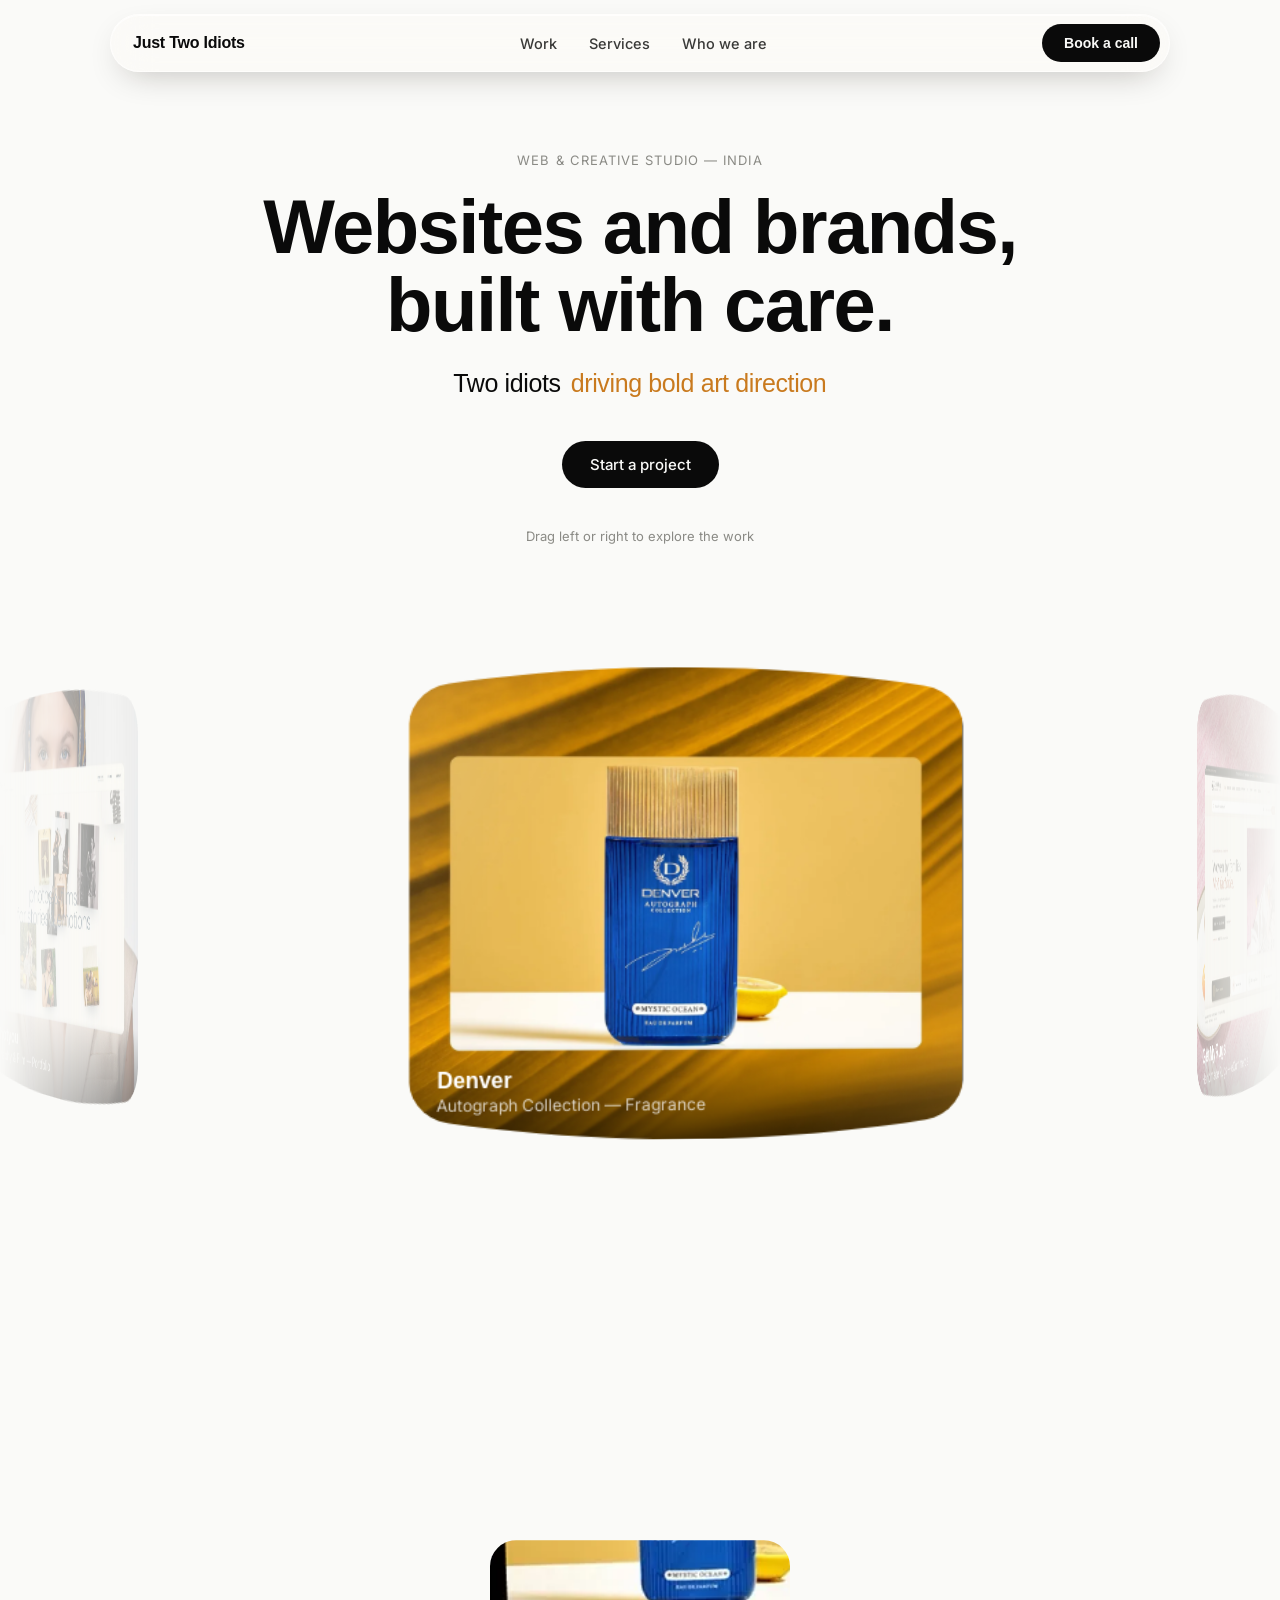
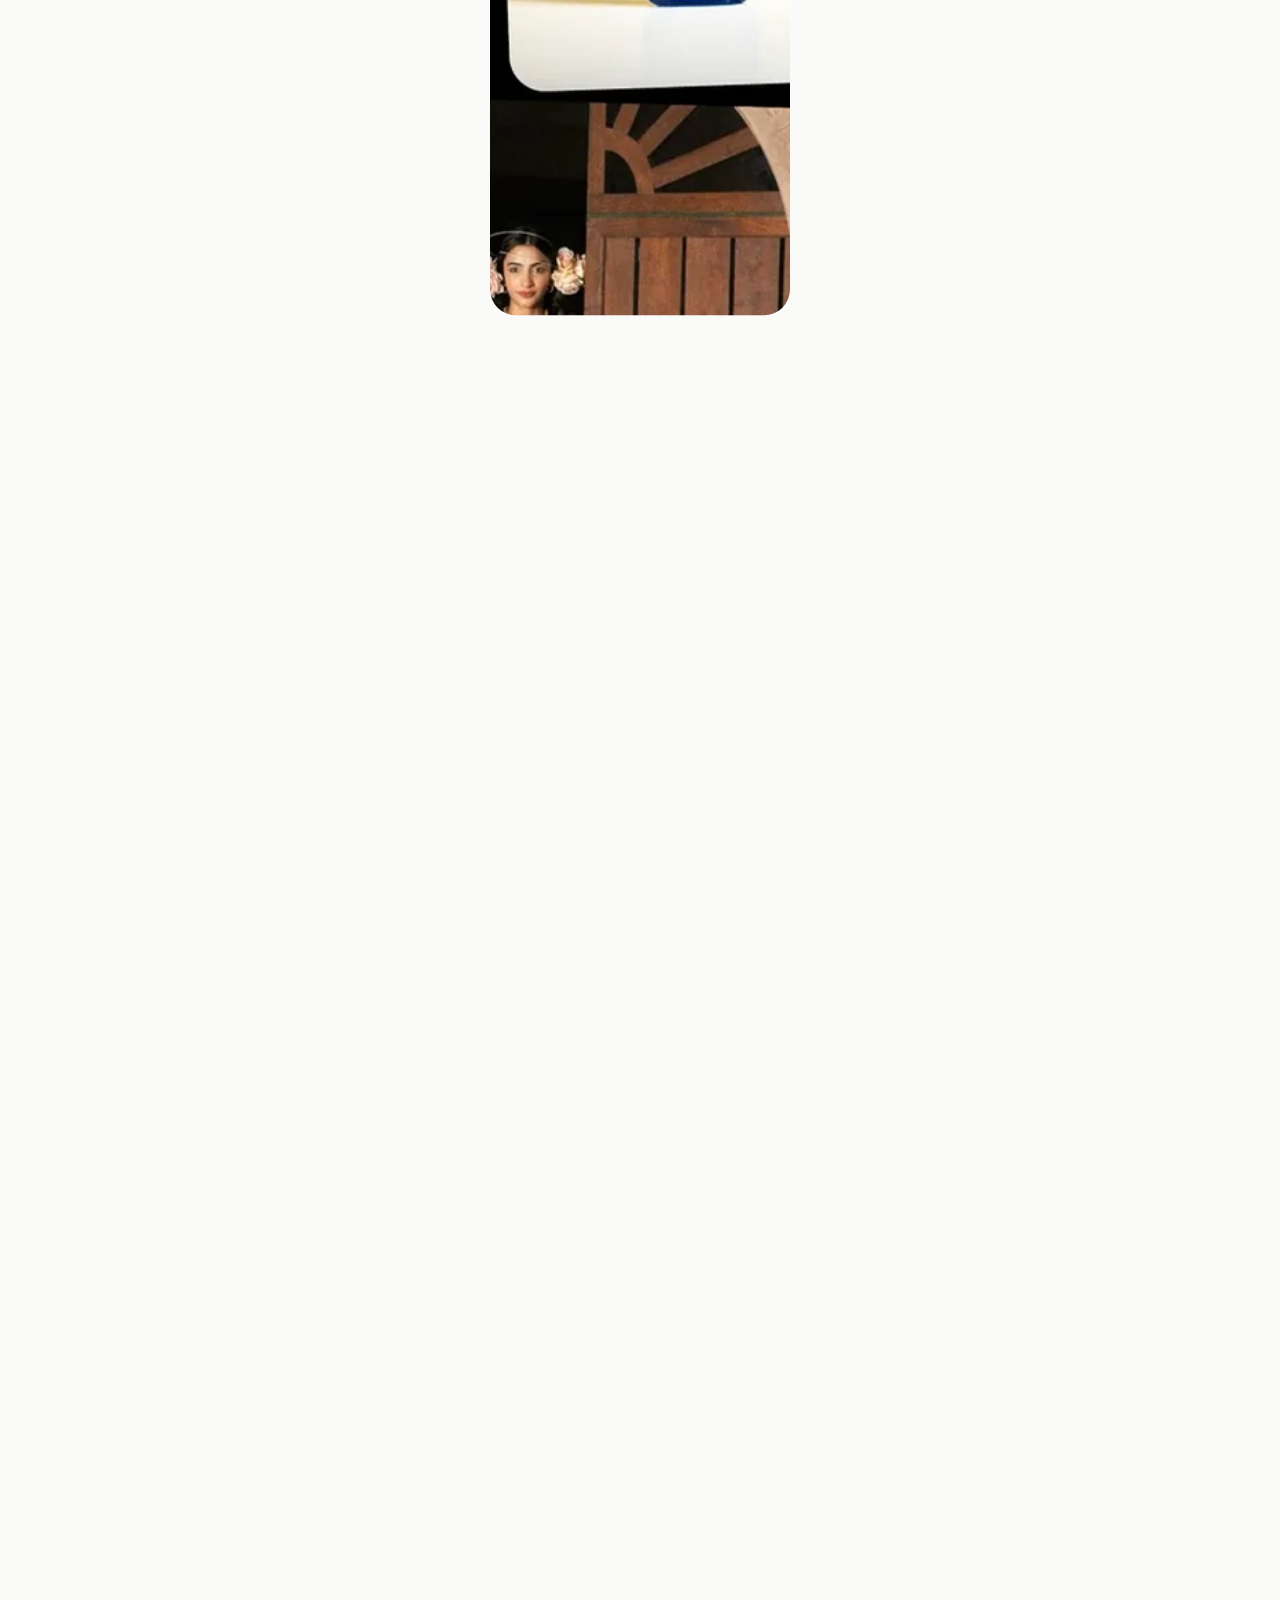
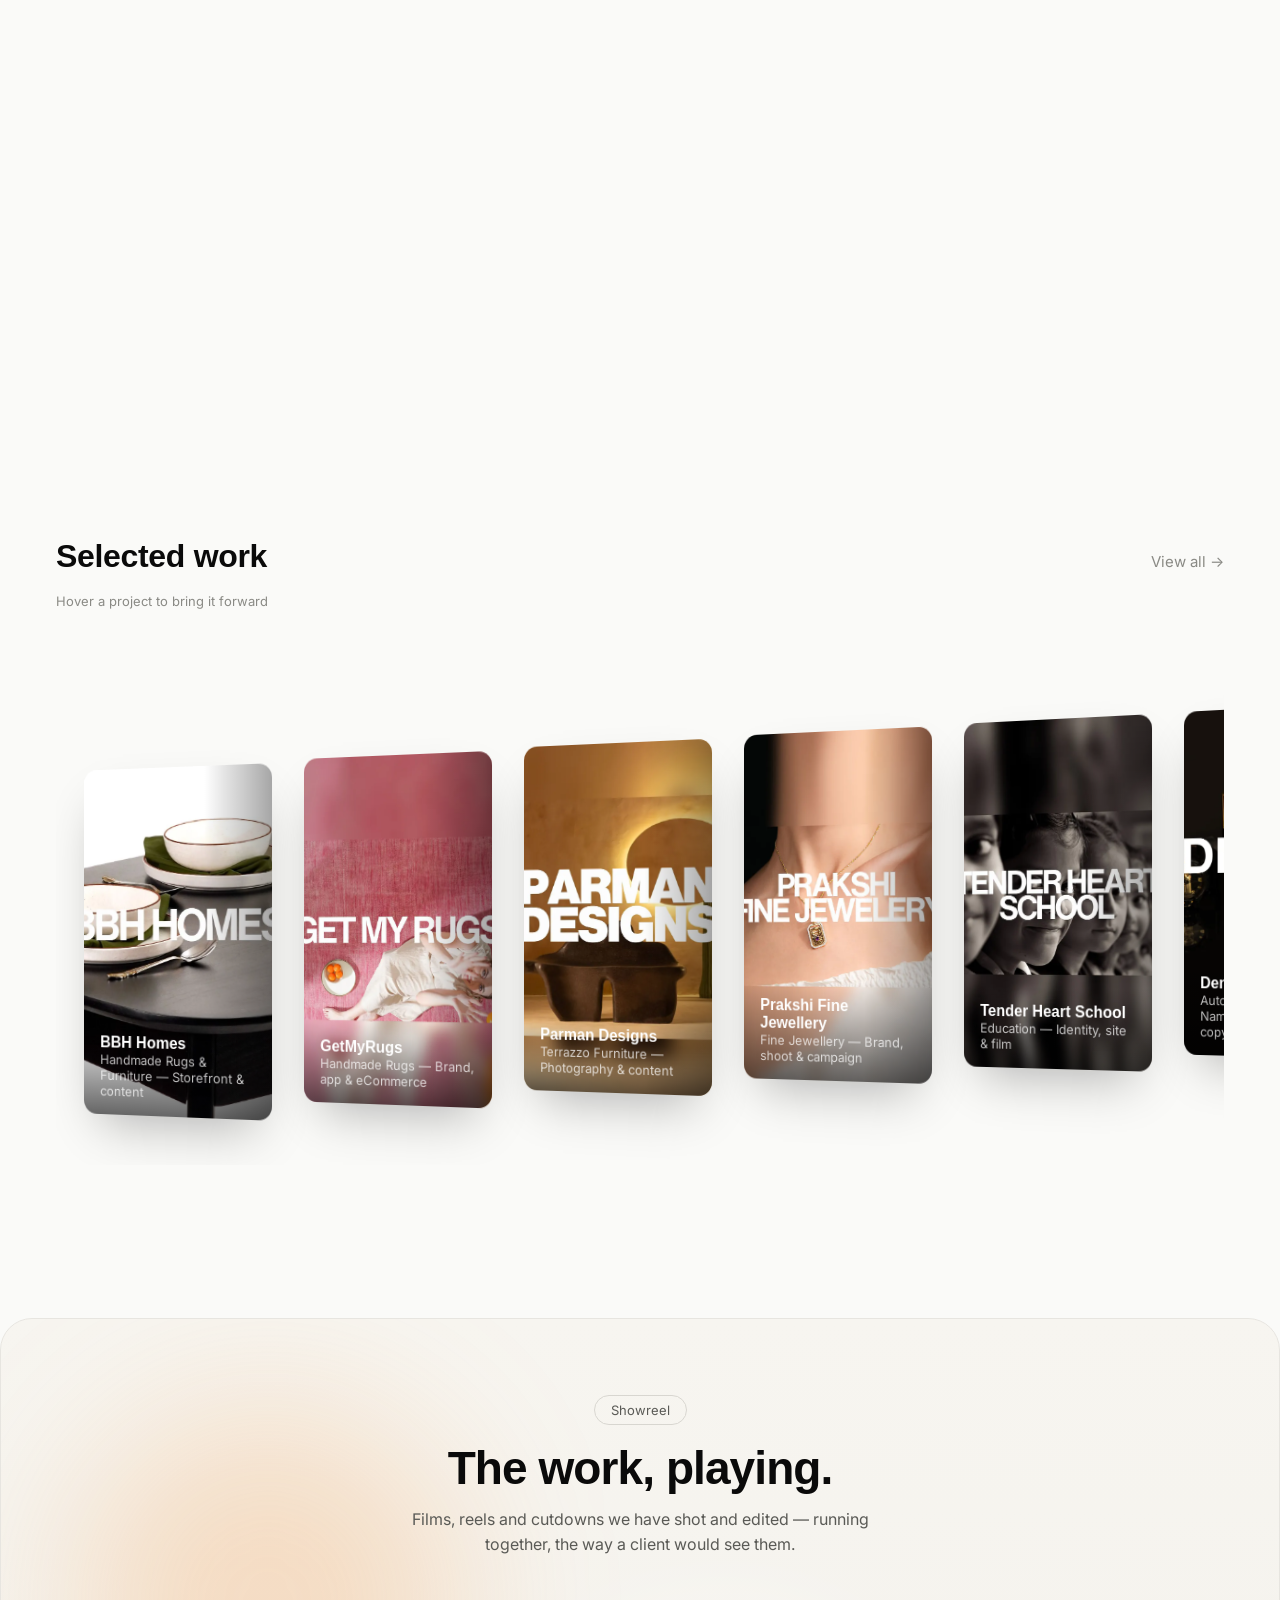
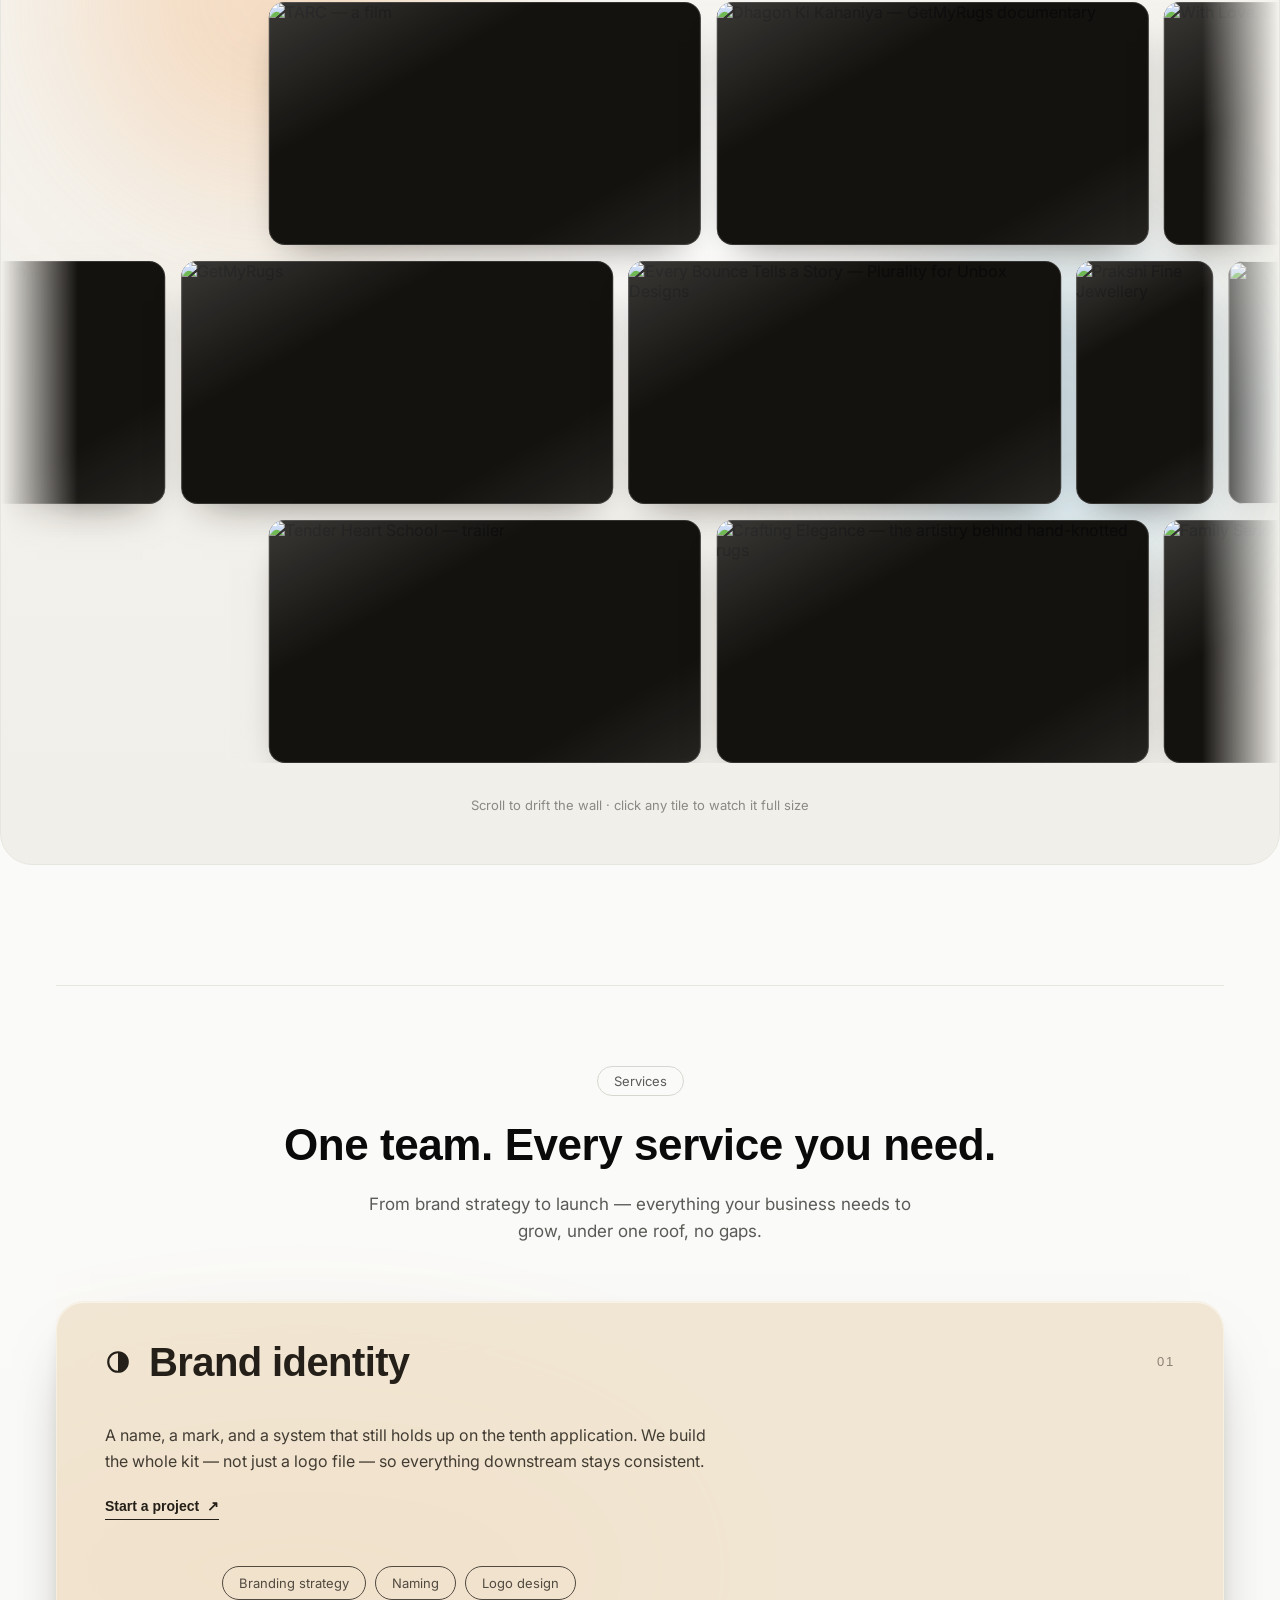
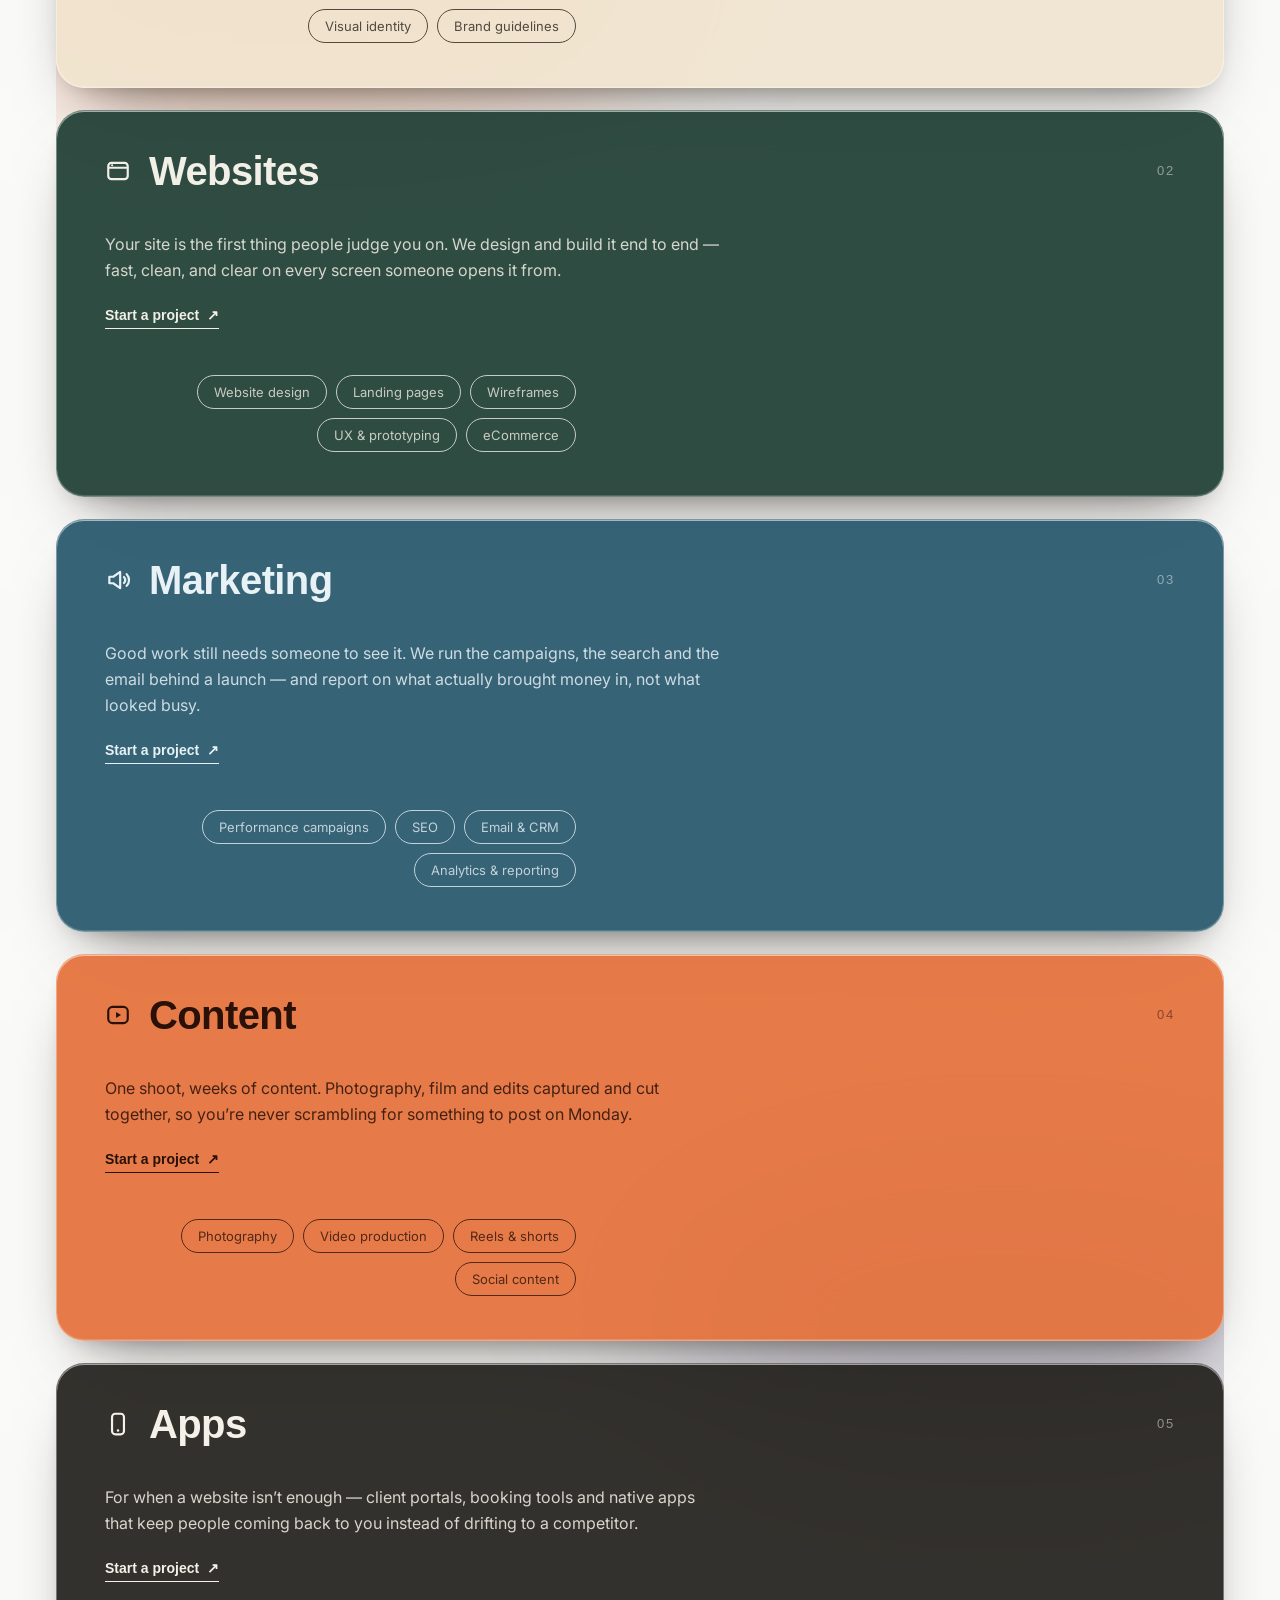
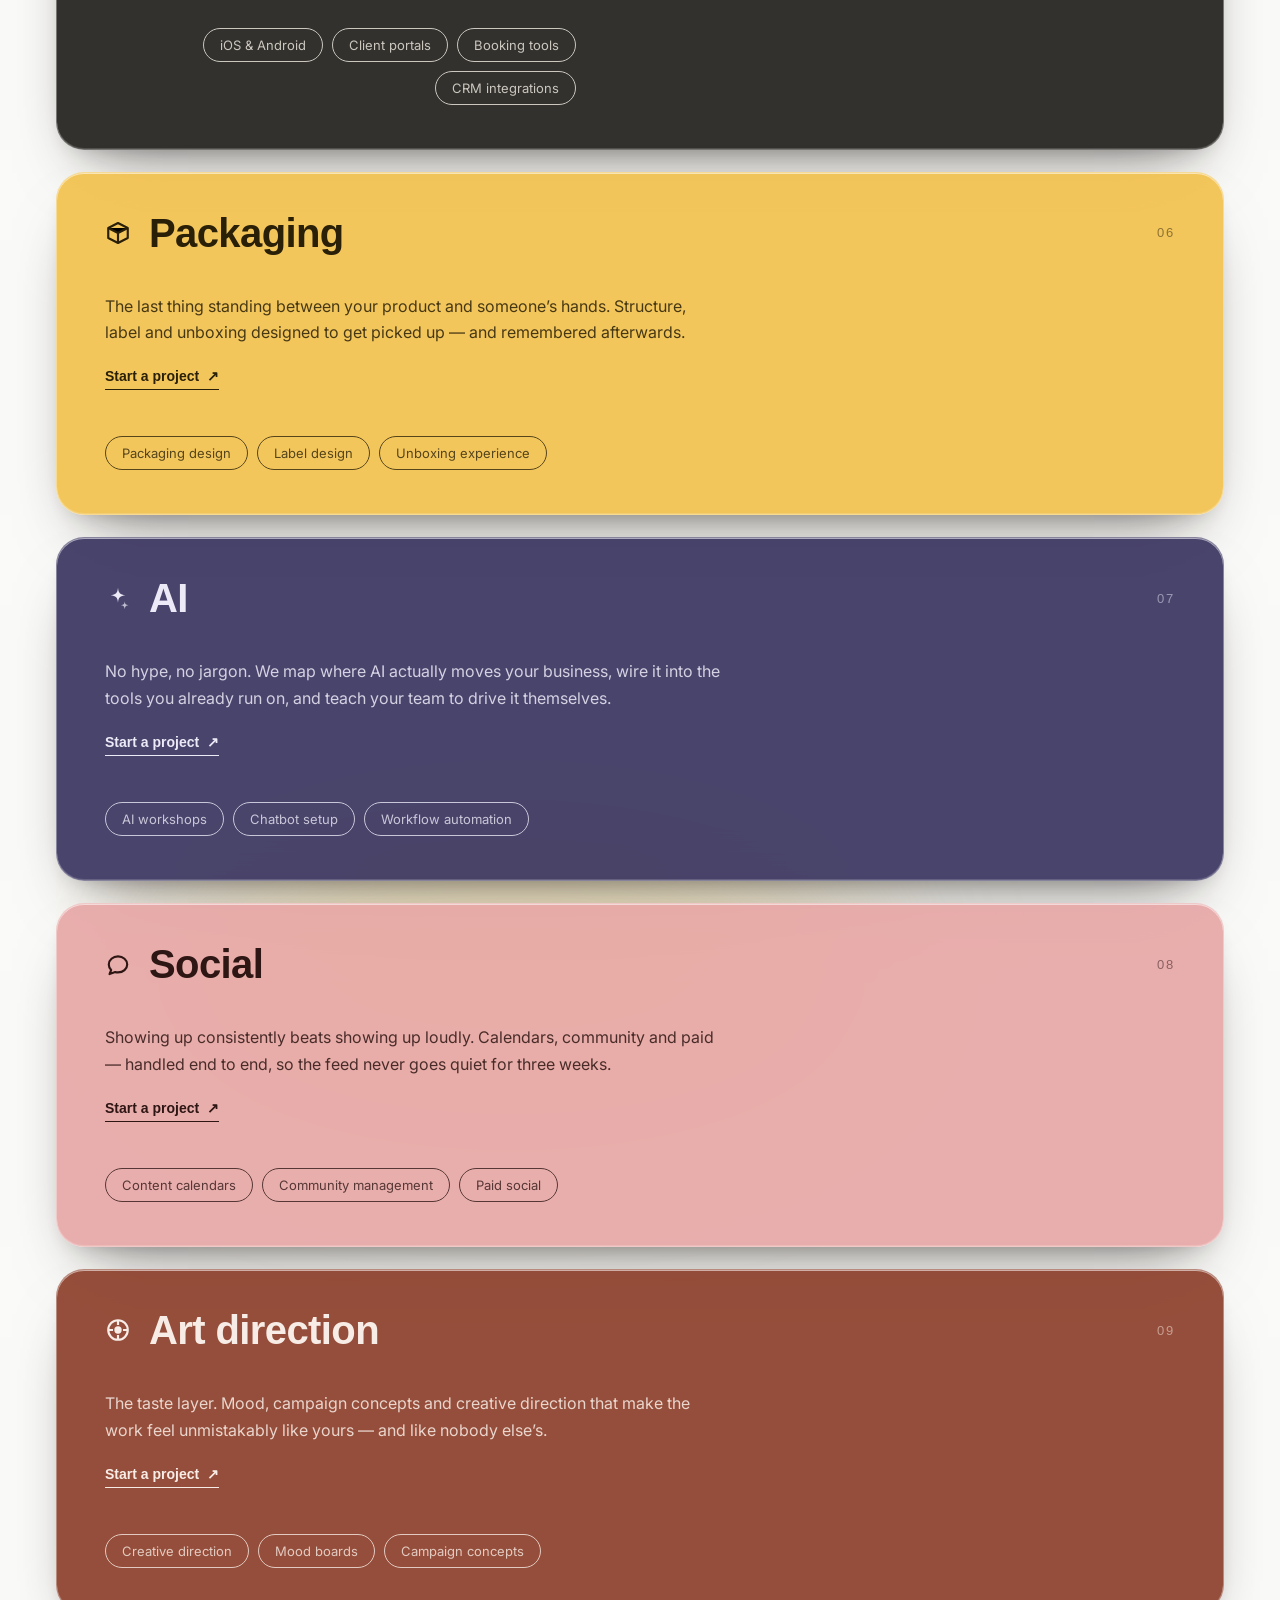
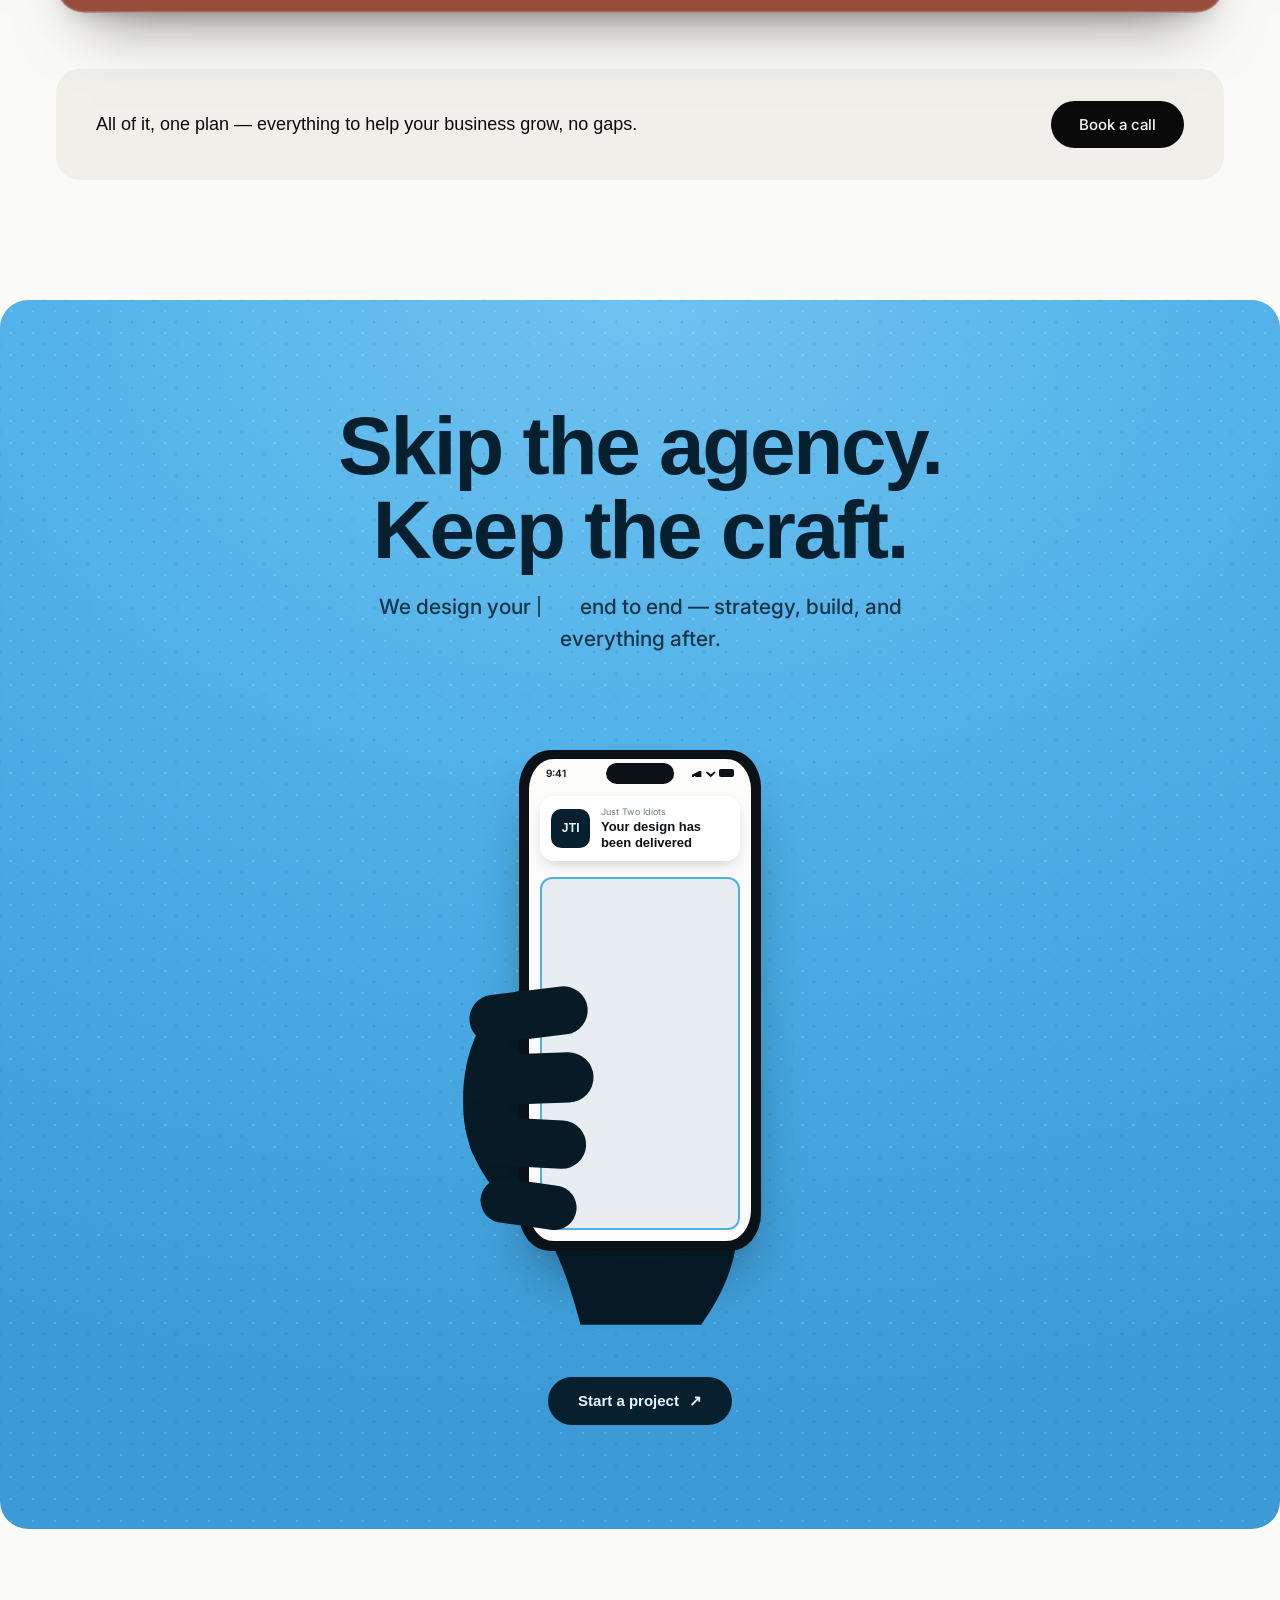
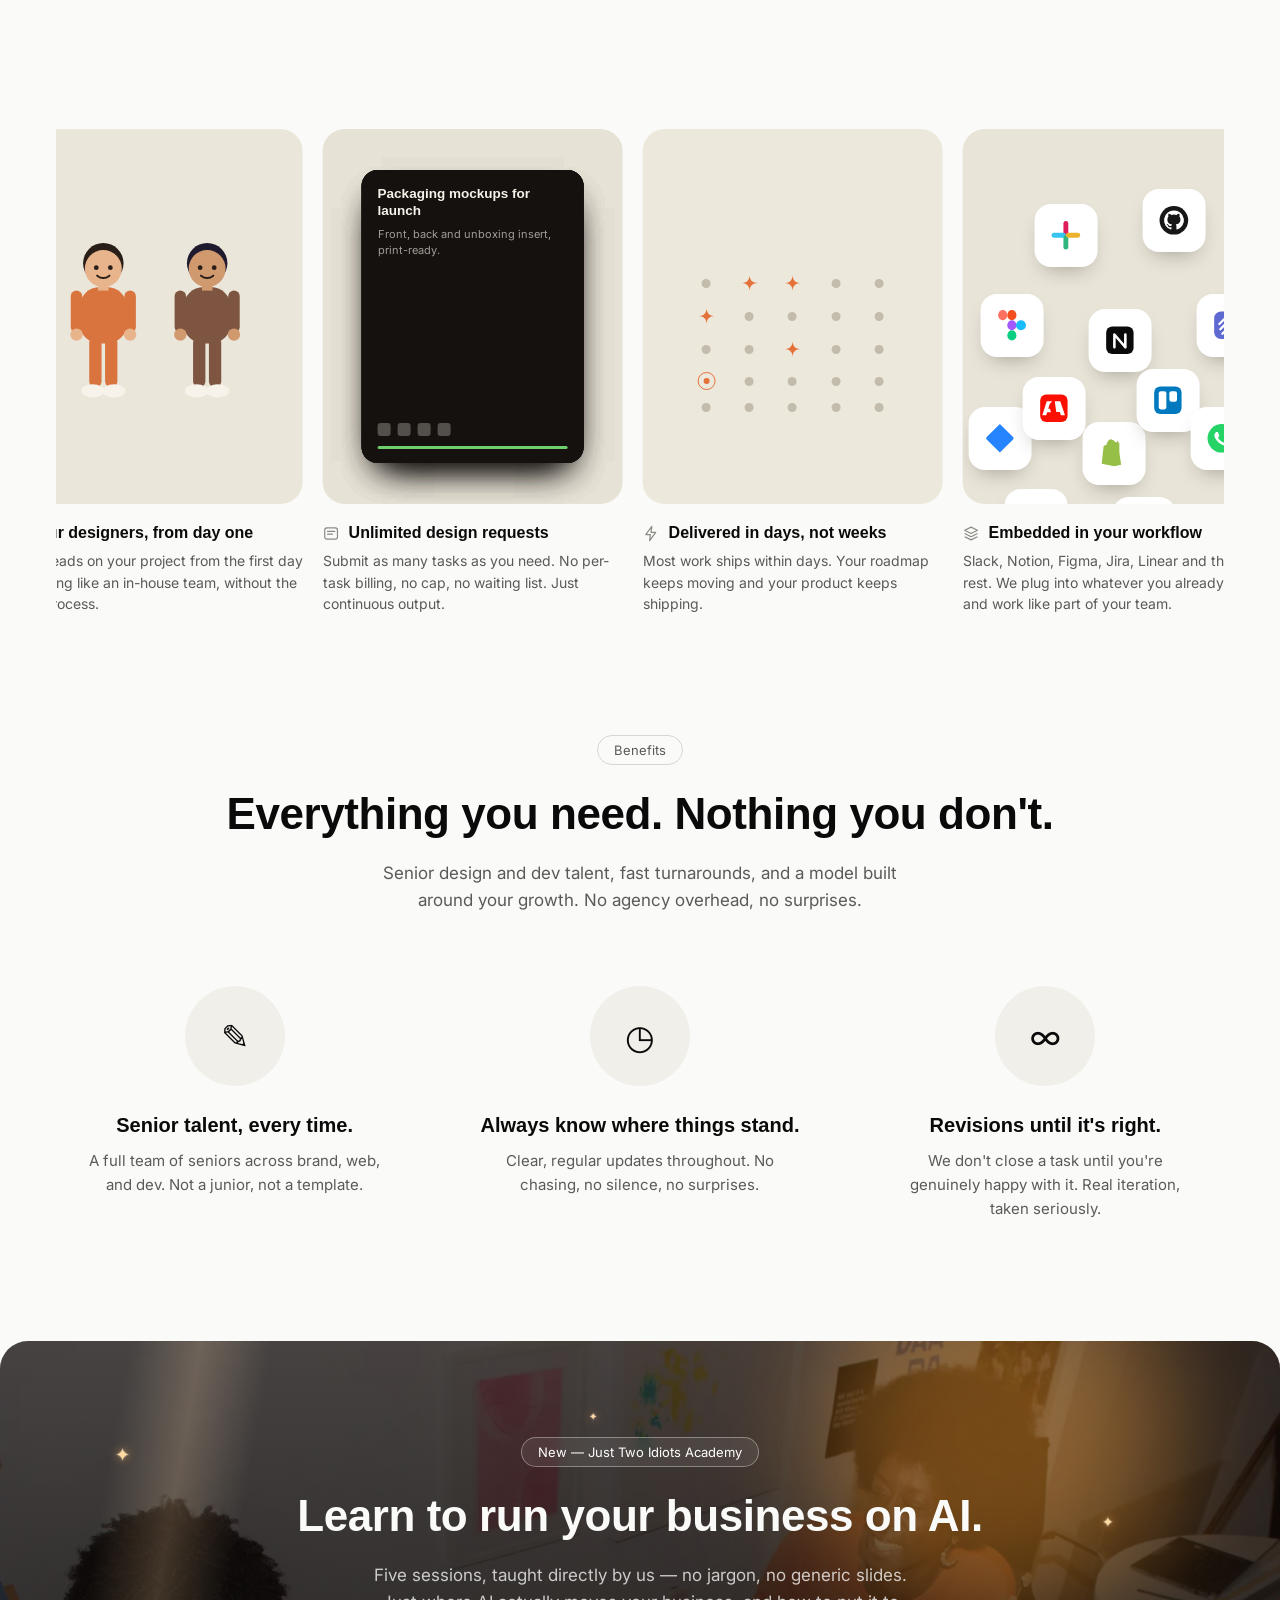
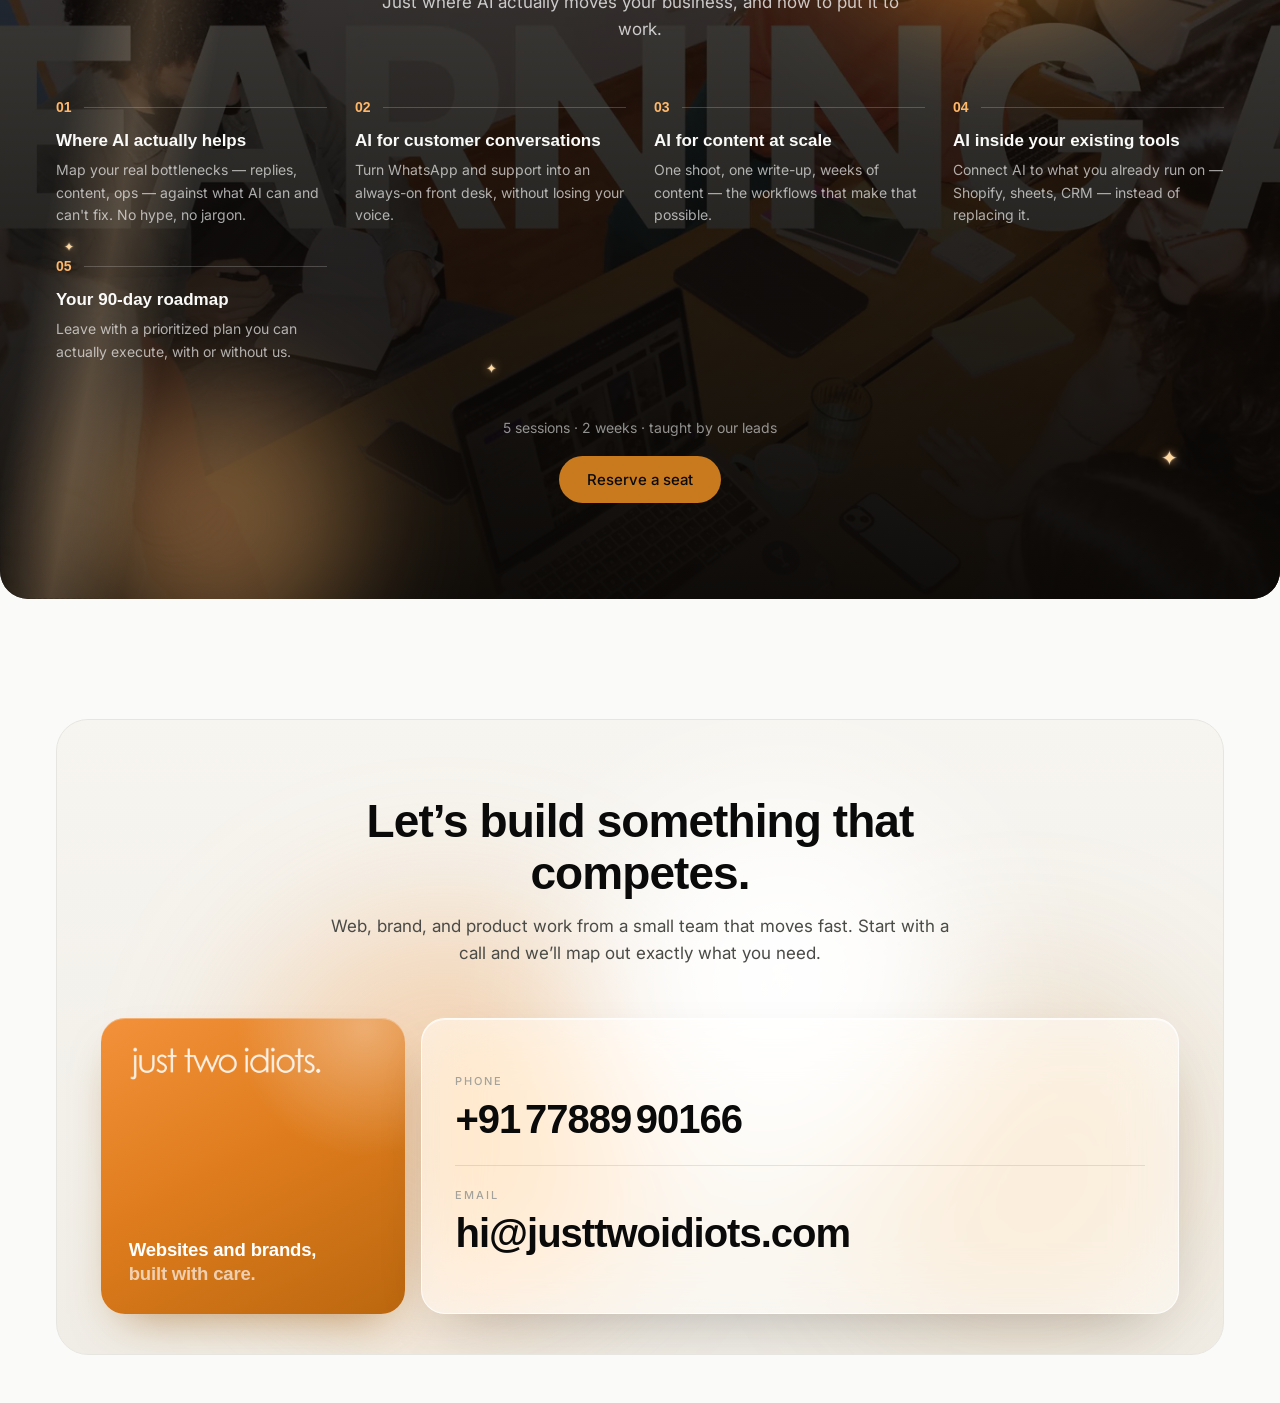
==== index.html @ 3b2346d3 "Park Fig Living, and take Vidant off the team section Both are commented out rather than deleted, so" ====
<!DOCTYPE html>
<html lang="en">
<head>
<meta charset="utf-8">
<meta name="viewport" content="width=device-width, initial-scale=1">
<title>Just Two Idiots — Websites and brands, built with care.</title>
<meta name="description" content="A web and creative studio in India. Brand identity, websites, apps, packaging, content and campaigns — handled end to end by senior leads across design, marketing and technology.">
<link rel="icon" href="favicon.svg?v=1788468067" type="image/svg+xml">
<link rel="preconnect" href="https://fonts.googleapis.com">
<link rel="preconnect" href="https://fonts.gstatic.com" crossorigin>
<link rel="preconnect" href="https://api.fontshare.com" crossorigin>
<link href="https://fonts.googleapis.com/css2?family=Inter:wght@400;500;600&display=swap" rel="stylesheet">
<link href="https://api.fontshare.com/v2/css?f[]=switzer@400,500,600,700&display=swap" rel="stylesheet">
<link rel="stylesheet" href="style.css?v=1788468067">
<!-- The ring is built by script.js, so its cards — the LCP element — do not
     exist at parse time and the preload scanner cannot find them. Card 0 faces
     front on load, so this is the image LCP waits for. Deliberately NOT
     fetchpriority="high": at high priority it outranks the render-blocking
     stylesheet on a slow connection and pushes first paint out by ~450ms. -->
<!-- FIG LIVING — PARKED. Preload for the carousel's Fig card.
<link rel="preload" as="image" href="assets/work/fig.webp">
-->
<link rel="canonical" href="https://justtwoidiots.com/">
<meta name="theme-color" content="#FAFAF8">
<meta property="og:type" content="website">
<meta property="og:site_name" content="Just Two Idiots">
<meta property="og:locale" content="en_IN">
<meta property="og:title" content="Just Two Idiots — Websites and brands, built with care.">
<meta property="og:description" content="A web and creative studio in India. Brand identity, websites, apps, packaging, content and campaigns — handled end to end by senior leads across design, marketing and technology.">
<meta property="og:url" content="https://justtwoidiots.com/">
<meta property="og:image" content="https://justtwoidiots.com/assets/og/cover.jpg">
<meta property="og:image:width" content="1200">
<meta property="og:image:height" content="630">
<meta property="og:image:alt" content="Just Two Idiots — websites and brands, built with care.">
<meta name="twitter:card" content="summary_large_image">
<meta name="twitter:title" content="Just Two Idiots — Websites and brands, built with care.">
<meta name="twitter:description" content="A web and creative studio in India. Brand identity, websites, apps, packaging, content and campaigns — handled end to end by senior leads across design, marketing and technology.">
<meta name="twitter:image" content="https://justtwoidiots.com/assets/og/cover.jpg">
<script type="application/ld+json">{"@context":"https://schema.org","@graph":[{"@type":"ProfessionalService","@id":"https://justtwoidiots.com/#studio","name":"Just Two Idiots","url":"https://justtwoidiots.com/","description":"A web and creative studio in India. Brand identity, websites, apps, packaging, content and campaigns — handled end to end by senior leads across design, marketing and technology.","image":"https://justtwoidiots.com/assets/og/cover.jpg","logo":"https://justtwoidiots.com/favicon.svg","telephone":"+917788990166","areaServed":"IN","address":{"@type":"PostalAddress","addressCountry":"IN"},"employee":[{"@type":"Person","name":"Krishn Yadav","jobTitle":"Head of Design"},{"@type":"Person","name":"Manish Mahalwal","jobTitle":"Head of Tech and Strategy"}],"knowsAbout":["Brand identity","Web design","Web development","Mobile apps","Packaging design","Photography","Video production","Social media","Art direction"]},{"@type":"WebSite","@id":"https://justtwoidiots.com/#website","url":"https://justtwoidiots.com/","name":"Just Two Idiots","publisher":{"@id":"https://justtwoidiots.com/#studio"},"inLanguage":"en"}]}</script>
</head>
<body>
<div class="wrap" id="top">

  <header class="site-header" id="site-header">
    <a class="site-logo" href="#top">Just Two Idiots</a>
    <nav class="site-nav" id="site-nav" aria-label="Primary">
      <a href="#work" class="nav-link" data-spy="work">Work</a>
      <a href="#services" class="nav-link" data-spy="services">Services</a>
      <a href="who-we-are.html" class="nav-link nav-link-who">Who we are</a>
    </nav>
    <a href="tel:+917788990166" class="nav-cta">Book a call</a>
    <button type="button" class="nav-toggle" aria-label="Open menu"
            aria-expanded="false" aria-controls="site-nav">
      <span class="nav-toggle-bar"></span>
      <span class="nav-toggle-bar"></span>
    </button>
  </header>

  <section style="padding:64px 0 40px; text-align:center">
    <div style="font-size:13px; letter-spacing:0.08em; text-transform:uppercase; color:#8A8A85; margin-bottom:20px">Web &amp; Creative Studio — India</div>
    <h1 style="font-family:'Switzer',sans-serif; font-weight:600; font-size:clamp(40px,6vw,76px); line-height:1.02; letter-spacing:-0.02em; margin:0 0 24px; max-width:920px; margin-left:auto; margin-right:auto">Websites and brands, built with care.</h1>
    <p class="hero-rot" aria-hidden="true"><span class="hero-rot-static">Two idiots</span><span class="hero-rot-slot" id="hero-rot-slot"></span></p>
    <p class="sr-only">Two idiots mastering AI learning, crafting graphic worlds, running elite production, driving bold art direction, designing slick apps, engineering websites, building powerful brands, growing ambitious businesses, executing killer marketing, dropping fresh brand identities, creating scroll-stopping content, and designing stunning packaging.</p>
    <a href="#contact" class="btn-invert" style="display:inline-flex; align-items:center; gap:10px; padding:14px 28px; border-radius:100px; font-size:15px; font-weight:500">Start a project</a>
  </section>

  <section class="carousel-caption" style="padding:0 0 clamp(20px,4vw,40px); text-align:center">
    <div style="font-size:13px; color:#8A8A85; margin-bottom:clamp(18px,3.5vw,32px)"><span class="work-hint-pointer">Drag left or right to explore the work</span><span class="work-hint-touch">Swipe to spin through the work</span></div>
  </section>
  <section id="carousel-container" class="carousel-section">
    <div id="carousel-stage" class="carousel-stage">
      <!-- populated by script.js: flat cards arranged in a rotating 3D ring -->
    </div>
  </section>

  <section id="reel" class="reel-section" aria-label="Just Two Idiots showreel">
    <div class="reel-sticky">
      <div class="reel-stage">
        <video class="reel-video" poster="assets/reel/reel-poster.webp" muted loop playsinline preload="none" tabindex="-1">
          <source src="assets/reel/just-two-idiots-reel.mp4" type="video/mp4">
        </video>
      </div>
    </div>
  </section>

  <section id="work" style="padding-top:clamp(72px,10vw,120px); padding-bottom:clamp(72px,12vw,180px)">
    <div style="display:flex; align-items:baseline; justify-content:space-between; gap:16px; margin-bottom:16px">
      <h2 style="font-family:'Switzer',sans-serif; font-weight:600; font-size:clamp(26px,4vw,32px); letter-spacing:-0.01em; margin:0">Selected work</h2>
      <a href="#work" style="font-size:15px; color:#8A8A85; padding:6px 0; white-space:nowrap">View all →</a>
    </div>
    <div style="font-size:13px; color:#8A8A85; margin-bottom:8px"><span class="work-hint-pointer">Hover a project to bring it forward</span><span class="work-hint-touch">Swipe to browse the projects</span></div>
    <div class="work-rail">
      <a href="work/bbhhomes.html" class="work-card" style="z-index:1; --rise:0px">
        <div style="position:relative; border-radius:14px; overflow:hidden; height:350px; box-shadow:0 24px 50px -18px rgba(0,0,0,0.3); background:#fff">
          <div style="width:100%; height:100%; background-image:url('assets/covers/bbhhomes.webp?v=1788468067'); background-size:cover; background-position:center"></div>
          <div style="position:absolute; inset:0; background:linear-gradient(to right, transparent 65%, rgba(0,0,0,0.35) 100%); pointer-events:none"></div>
          <div style="position:absolute; left:0; right:0; bottom:0; padding:16px 18px; background:linear-gradient(transparent, rgba(0,0,0,0.6)); pointer-events:none">
            <div style="font-family:'Switzer',sans-serif; font-weight:600; font-size:16px; color:#fff">BBH Homes</div>
            <div style="font-size:13px; color:rgba(255,255,255,0.75)">Handmade Rugs &amp; Furniture &mdash; Storefront &amp; content</div>
          </div>
        </div>
      </a>
      <a href="work/getmyrugs.html" class="work-card" style="z-index:2; --rise:-12px">
        <div style="position:relative; border-radius:14px; overflow:hidden; height:350px; box-shadow:0 24px 50px -18px rgba(0,0,0,0.3); background:#fff">
          <div style="width:100%; height:100%; background-image:url('assets/covers/getmyrugs.webp?v=1788468067'); background-size:cover; background-position:center"></div>
          <div style="position:absolute; inset:0; background:linear-gradient(to right, transparent 65%, rgba(0,0,0,0.35) 100%); pointer-events:none"></div>
          <div style="position:absolute; left:0; right:0; bottom:0; padding:16px 18px; background:linear-gradient(transparent, rgba(0,0,0,0.6)); pointer-events:none">
            <div style="font-family:'Switzer',sans-serif; font-weight:600; font-size:16px; color:#fff">GetMyRugs</div>
            <div style="font-size:13px; color:rgba(255,255,255,0.75)">Handmade Rugs — Brand, app &amp; eCommerce</div>
          </div>
        </div>
      </a>
      <a href="work/parmandesigns.html" class="work-card" style="z-index:3; --rise:-24px">
        <div style="position:relative; border-radius:14px; overflow:hidden; height:350px; box-shadow:0 24px 50px -18px rgba(0,0,0,0.3); background:#fff">
          <div style="width:100%; height:100%; background-image:url('assets/covers/parmandesigns.webp?v=1788468067'); background-size:cover; background-position:center"></div>
          <div style="position:absolute; inset:0; background:linear-gradient(to right, transparent 65%, rgba(0,0,0,0.35) 100%); pointer-events:none"></div>
          <div style="position:absolute; left:0; right:0; bottom:0; padding:16px 18px; background:linear-gradient(transparent, rgba(0,0,0,0.6)); pointer-events:none">
            <div style="font-family:'Switzer',sans-serif; font-weight:600; font-size:16px; color:#fff">Parman Designs</div>
            <div style="font-size:13px; color:rgba(255,255,255,0.75)">Terrazzo Furniture — Photography &amp; content</div>
          </div>
        </div>
      </a>
      <a href="work/prakshi.html" class="work-card" style="z-index:4; --rise:-36px">
        <div style="position:relative; border-radius:14px; overflow:hidden; height:350px; box-shadow:0 24px 50px -18px rgba(0,0,0,0.3); background:#fff">
          <div style="width:100%; height:100%; background-image:url('assets/covers/prakshi.webp?v=1788468067'); background-size:cover; background-position:center"></div>
          <div style="position:absolute; inset:0; background:linear-gradient(to right, transparent 65%, rgba(0,0,0,0.35) 100%); pointer-events:none"></div>
          <div style="position:absolute; left:0; right:0; bottom:0; padding:16px 18px; background:linear-gradient(transparent, rgba(0,0,0,0.6)); pointer-events:none">
            <div style="font-family:'Switzer',sans-serif; font-weight:600; font-size:16px; color:#fff">Prakshi Fine Jewellery</div>
            <div style="font-size:13px; color:rgba(255,255,255,0.75)">Fine Jewellery — Brand, shoot &amp; campaign</div>
          </div>
        </div>
      </a>
      <!-- FIG LIVING — PARKED. Uncomment this block (and the matching ones in
         script.js, sitemap.xml and work/bbhhomes.html) to put it back.
      <a href="work/fig.html" class="work-card" style="z-index:5; --rise:-48px">
        <div style="position:relative; border-radius:14px; overflow:hidden; height:350px; box-shadow:0 24px 50px -18px rgba(0,0,0,0.3); background:#fff">
          <div style="width:100%; height:100%; background-image:url('assets/covers/fig.webp?v=1788468067'); background-size:cover; background-position:center"></div>
          <div style="position:absolute; inset:0; background:linear-gradient(to right, transparent 65%, rgba(0,0,0,0.35) 100%); pointer-events:none"></div>
          <div style="position:absolute; left:0; right:0; bottom:0; padding:16px 18px; background:linear-gradient(transparent, rgba(0,0,0,0.6)); pointer-events:none">
            <div style="font-family:'Switzer',sans-serif; font-weight:600; font-size:16px; color:#fff">Fig Living</div>
            <div style="font-size:13px; color:rgba(255,255,255,0.75)">Lighting &amp; Living — Performance marketing</div>
          </div>
        </div>
      </a>
      -->
      <a href="work/tenderheartschool.html" class="work-card" style="z-index:5; --rise:-48px">
        <div style="position:relative; border-radius:14px; overflow:hidden; height:350px; box-shadow:0 24px 50px -18px rgba(0,0,0,0.3); background:#fff">
          <div style="width:100%; height:100%; background-image:url('assets/covers/tenderheartschool.webp?v=1788468067'); background-size:cover; background-position:center"></div>
          <div style="position:absolute; inset:0; background:linear-gradient(to right, transparent 65%, rgba(0,0,0,0.35) 100%); pointer-events:none"></div>
          <div style="position:absolute; left:0; right:0; bottom:0; padding:16px 18px; background:linear-gradient(transparent, rgba(0,0,0,0.6)); pointer-events:none">
            <div style="font-family:'Switzer',sans-serif; font-weight:600; font-size:16px; color:#fff">Tender Heart School</div>
            <div style="font-size:13px; color:rgba(255,255,255,0.75)">Education — Identity, site &amp; film</div>
          </div>
        </div>
      </a>
      <a href="work/denver.html" class="work-card" style="z-index:6; --rise:-60px">
        <div style="position:relative; border-radius:14px; overflow:hidden; height:350px; box-shadow:0 24px 50px -18px rgba(0,0,0,0.3); background:#fff">
          <div style="width:100%; height:100%; background-image:url('assets/covers/denver.webp?v=1788468067'); background-size:cover; background-position:center"></div>
          <div style="position:absolute; inset:0; background:linear-gradient(to right, transparent 65%, rgba(0,0,0,0.35) 100%); pointer-events:none"></div>
          <div style="position:absolute; left:0; right:0; bottom:0; padding:16px 18px; background:linear-gradient(transparent, rgba(0,0,0,0.6)); pointer-events:none">
            <div style="font-family:'Switzer',sans-serif; font-weight:600; font-size:16px; color:#fff">Denver</div>
            <div style="font-size:13px; color:rgba(255,255,255,0.75)">Autograph Collection &mdash; Naming, photography &amp; copy</div>
          </div>
        </div>
      </a>
    </div>
  </section>

  <!-- Showreel wall. Tiles are built by script.js from the SHOWREEL array;
       with that array empty the whole section removes itself, so nothing
       half-finished can ship. -->
  <section id="showreel" class="srl" aria-label="Showreel" hidden>
    <div class="srl-blob srl-blob-a" aria-hidden="true"></div>
    <div class="srl-blob srl-blob-b" aria-hidden="true"></div>
    <div class="srl-blob srl-blob-c" aria-hidden="true"></div>

    <div class="srl-head">
      <div class="section-pill">Showreel</div>
      <h2 class="srl-title">The work, playing.</h2>
      <p class="srl-sub">Films, reels and cutdowns we have shot and edited &mdash; running together, the way a client would see them.</p>
    </div>

    <div class="srl-wall" id="srl-wall"></div>

    <p class="srl-note"><span class="srl-hint-pointer">Scroll to drift the wall &middot; click any tile to watch it full size</span><span class="srl-hint-touch">Scroll to drift the wall &middot; tap any tile to watch it full size</span></p>
  </section>

  <section id="services" class="svc-section">
    <div style="text-align:center; margin-bottom:56px">
      <div style="display:inline-block; border:1px solid #D8D6D0; border-radius:100px; padding:6px 16px; font-size:13px; color:#5A5A56; margin-bottom:24px">Services</div>
      <h2 style="font-family:'Switzer',sans-serif; font-weight:600; font-size:clamp(28px,4vw,44px); line-height:1.15; letter-spacing:-0.01em; margin:0 0 20px">One team. Every service you need.</h2>
      <p style="font-size:17px; color:#5A5A56; max-width:560px; margin:0 auto; line-height:1.6">From brand strategy to launch &mdash; everything your business needs to grow, under one roof, no gaps.</p>
    </div>

    <div class="svc-stack">
      <div class="svc-glow" aria-hidden="true"><span></span><span></span><span></span></div>
      <article class="svc-panel" style="--i:0; --bg:rgba(240,228,208,0.92); --solid:#F0E4D0; --fg:#241F18; --veil:#241F18">
        <div class="svc-panel-veil"></div>
        <div class="svc-panel-inner">
          <div class="svc-panel-head">
            <span class="svc-panel-mark"><svg viewBox="0 0 24 24" width="26" height="26" aria-hidden="true"><path d="M12 3a9 9 0 0 1 0 18Z" fill="currentColor"/><circle cx="12" cy="12" r="9" fill="none" stroke="currentColor" stroke-width="2"/></svg></span>
            <h3 class="svc-panel-title">Brand identity</h3>
            <span class="svc-panel-num">01</span>
          </div>
          <div class="svc-panel-body">
            <div class="svc-panel-copy">
              <p class="svc-panel-desc">A name, a mark, and a system that still holds up on the tenth application. We build the whole kit — not just a logo file — so everything downstream stays consistent.</p>
              <a href="#contact" class="svc-panel-link">Start a project <span class="svc-panel-arrow">&#8599;</span></a>
            </div>
            <div class="svc-panel-tags">
              <span>Branding strategy</span>
              <span>Naming</span>
              <span>Logo design</span>
              <span>Visual identity</span>
              <span>Brand guidelines</span>
            </div>
          </div>
        </div>
      </article>
      <article class="svc-panel" style="--i:1; --bg:rgba(30,61,52,0.92); --solid:#1E3D34; --fg:#F2EFE6; --veil:#000000">
        <div class="svc-panel-veil"></div>
        <div class="svc-panel-inner">
          <div class="svc-panel-head">
            <span class="svc-panel-mark"><svg viewBox="0 0 24 24" width="26" height="26" aria-hidden="true"><rect x="3" y="4.5" width="18" height="15" rx="3" fill="none" stroke="currentColor" stroke-width="2"/><path d="M3 9h18" stroke="currentColor" stroke-width="2"/><circle cx="6.6" cy="6.7" r="1" fill="currentColor"/></svg></span>
            <h3 class="svc-panel-title">Websites</h3>
            <span class="svc-panel-num">02</span>
          </div>
          <div class="svc-panel-body">
            <div class="svc-panel-copy">
              <p class="svc-panel-desc">Your site is the first thing people judge you on. We design and build it end to end — fast, clean, and clear on every screen someone opens it from.</p>
              <a href="#contact" class="svc-panel-link">Start a project <span class="svc-panel-arrow">&#8599;</span></a>
            </div>
            <div class="svc-panel-tags">
              <span>Website design</span>
              <span>Landing pages</span>
              <span>Wireframes</span>
              <span>UX &amp; prototyping</span>
              <span>eCommerce</span>
            </div>
          </div>
        </div>
      </article>
      <article class="svc-panel" style="--i:2; --bg:rgba(37,86,107,0.92); --solid:#25566B; --fg:#E8F1F5; --veil:#000000">
        <div class="svc-panel-veil"></div>
        <div class="svc-panel-inner">
          <div class="svc-panel-head">
            <span class="svc-panel-mark"><svg viewBox="0 0 24 24" width="26" height="26" aria-hidden="true"><path d="M4 15V9h3.6L14 4.5v15L7.6 15H4Z" fill="none" stroke="currentColor" stroke-width="2" stroke-linejoin="round"/><path d="M17.5 9.2a4.2 4.2 0 0 1 0 5.6" fill="none" stroke="currentColor" stroke-width="2" stroke-linecap="round"/><path d="M20 6.6a7.8 7.8 0 0 1 0 10.8" fill="none" stroke="currentColor" stroke-width="2" stroke-linecap="round"/></svg></span>
            <h3 class="svc-panel-title">Marketing</h3>
            <span class="svc-panel-num">03</span>
          </div>
          <div class="svc-panel-body">
            <div class="svc-panel-copy">
              <p class="svc-panel-desc">Good work still needs someone to see it. We run the campaigns, the search and the email behind a launch — and report on what actually brought money in, not what looked busy.</p>
              <a href="#contact" class="svc-panel-link">Start a project <span class="svc-panel-arrow">&#8599;</span></a>
            </div>
            <div class="svc-panel-tags">
              <span>Performance campaigns</span>
              <span>SEO</span>
              <span>Email &amp; CRM</span>
              <span>Analytics &amp; reporting</span>
            </div>
          </div>
        </div>
      </article>
      <article class="svc-panel" style="--i:3; --bg:rgba(228,112,58,0.92); --solid:#E4703A; --fg:#2A1108; --veil:#2A1108">
        <div class="svc-panel-veil"></div>
        <div class="svc-panel-inner">
          <div class="svc-panel-head">
            <span class="svc-panel-mark"><svg viewBox="0 0 24 24" width="26" height="26" aria-hidden="true"><rect x="3" y="4.5" width="18" height="15" rx="4" fill="none" stroke="currentColor" stroke-width="2"/><path d="M10.2 9.3v5.4l4.6-2.7Z" fill="currentColor"/></svg></span>
            <h3 class="svc-panel-title">Content</h3>
            <span class="svc-panel-num">04</span>
          </div>
          <div class="svc-panel-body">
            <div class="svc-panel-copy">
              <p class="svc-panel-desc">One shoot, weeks of content. Photography, film and edits captured and cut together, so you’re never scrambling for something to post on Monday.</p>
              <a href="#contact" class="svc-panel-link">Start a project <span class="svc-panel-arrow">&#8599;</span></a>
            </div>
            <div class="svc-panel-tags">
              <span>Photography</span>
              <span>Video production</span>
              <span>Reels &amp; shorts</span>
              <span>Social content</span>
            </div>
          </div>
        </div>
      </article>
      <article class="svc-panel" style="--i:4; --bg:rgba(34,32,28,0.92); --solid:#22201C; --fg:#F5F1E8; --veil:#000000">
        <div class="svc-panel-veil"></div>
        <div class="svc-panel-inner">
          <div class="svc-panel-head">
            <span class="svc-panel-mark"><svg viewBox="0 0 24 24" width="26" height="26" aria-hidden="true"><rect x="6.5" y="2.5" width="11" height="19" rx="3" fill="none" stroke="currentColor" stroke-width="2"/><circle cx="12" cy="18" r="1.15" fill="currentColor"/></svg></span>
            <h3 class="svc-panel-title">Apps</h3>
            <span class="svc-panel-num">05</span>
          </div>
          <div class="svc-panel-body">
            <div class="svc-panel-copy">
              <p class="svc-panel-desc">For when a website isn’t enough — client portals, booking tools and native apps that keep people coming back to you instead of drifting to a competitor.</p>
              <a href="#contact" class="svc-panel-link">Start a project <span class="svc-panel-arrow">&#8599;</span></a>
            </div>
            <div class="svc-panel-tags">
              <span>iOS &amp; Android</span>
              <span>Client portals</span>
              <span>Booking tools</span>
              <span>CRM integrations</span>
            </div>
          </div>
        </div>
      </article>
      <article class="svc-panel" style="--i:5; --bg:rgba(242,194,79,0.92); --solid:#F2C24F; --fg:#2A2008; --veil:#2A2008">
        <div class="svc-panel-veil"></div>
        <div class="svc-panel-inner">
          <div class="svc-panel-head">
            <span class="svc-panel-mark"><svg viewBox="0 0 24 24" width="26" height="26" aria-hidden="true"><path d="M12 2.8 21 7.4v9.2L12 21.2 3 16.6V7.4Z" fill="none" stroke="currentColor" stroke-width="2" stroke-linejoin="round"/><path d="M3 7.4 12 12l9-4.6M12 12v9.2" stroke="currentColor" stroke-width="2" stroke-linejoin="round"/></svg></span>
            <h3 class="svc-panel-title">Packaging</h3>
            <span class="svc-panel-num">06</span>
          </div>
          <div class="svc-panel-body">
            <div class="svc-panel-copy">
              <p class="svc-panel-desc">The last thing standing between your product and someone’s hands. Structure, label and unboxing designed to get picked up — and remembered afterwards.</p>
              <a href="#contact" class="svc-panel-link">Start a project <span class="svc-panel-arrow">&#8599;</span></a>
            </div>
            <div class="svc-panel-tags">
              <span>Packaging design</span>
              <span>Label design</span>
              <span>Unboxing experience</span>
            </div>
          </div>
        </div>
      </article>
      <article class="svc-panel" style="--i:6; --bg:rgba(58,53,96,0.92); --solid:#3A3560; --fg:#EDEAF7; --veil:#000000">
        <div class="svc-panel-veil"></div>
        <div class="svc-panel-inner">
          <div class="svc-panel-head">
            <span class="svc-panel-mark"><svg viewBox="0 0 24 24" width="26" height="26" aria-hidden="true"><path d="M12 2.5c.5 5 1.9 6.4 6.9 6.9-5 .5-6.4 1.9-6.9 6.9-.5-5-1.9-6.4-6.9-6.9 5-.5 6.4-1.9 6.9-6.9Z" fill="currentColor"/><path d="M18.2 15.1c.28 2.6 1 3.3 3.6 3.6-2.6.28-3.32 1-3.6 3.6-.28-2.6-1-3.32-3.6-3.6 2.6-.28 3.32-1 3.6-3.6Z" fill="currentColor" opacity=".72"/></svg></span>
            <h3 class="svc-panel-title">AI</h3>
            <span class="svc-panel-num">07</span>
          </div>
          <div class="svc-panel-body">
            <div class="svc-panel-copy">
              <p class="svc-panel-desc">No hype, no jargon. We map where AI actually moves your business, wire it into the tools you already run on, and teach your team to drive it themselves.</p>
              <a href="#contact" class="svc-panel-link">Start a project <span class="svc-panel-arrow">&#8599;</span></a>
            </div>
            <div class="svc-panel-tags">
              <span>AI workshops</span>
              <span>Chatbot setup</span>
              <span>Workflow automation</span>
            </div>
          </div>
        </div>
      </article>
      <article class="svc-panel" style="--i:7; --bg:rgba(231,168,166,0.92); --solid:#E7A8A6; --fg:#2E1614; --veil:#2E1614">
        <div class="svc-panel-veil"></div>
        <div class="svc-panel-inner">
          <div class="svc-panel-head">
            <span class="svc-panel-mark"><svg viewBox="0 0 24 24" width="26" height="26" aria-hidden="true"><path d="M20.5 12.4c0 4.1-3.8 7.4-8.5 7.4a10 10 0 0 1-2.6-.34L4.2 21.3l1.5-3.8A7 7 0 0 1 3.5 12.4C3.5 8.3 7.3 5 12 5s8.5 3.3 8.5 7.4Z" fill="none" stroke="currentColor" stroke-width="2" stroke-linejoin="round"/></svg></span>
            <h3 class="svc-panel-title">Social</h3>
            <span class="svc-panel-num">08</span>
          </div>
          <div class="svc-panel-body">
            <div class="svc-panel-copy">
              <p class="svc-panel-desc">Showing up consistently beats showing up loudly. Calendars, community and paid — handled end to end, so the feed never goes quiet for three weeks.</p>
              <a href="#contact" class="svc-panel-link">Start a project <span class="svc-panel-arrow">&#8599;</span></a>
            </div>
            <div class="svc-panel-tags">
              <span>Content calendars</span>
              <span>Community management</span>
              <span>Paid social</span>
            </div>
          </div>
        </div>
      </article>
      <article class="svc-panel" style="--i:8; --bg:rgba(140,63,43,0.92); --solid:#8C3F2B; --fg:#F8EDE6; --veil:#000000">
        <div class="svc-panel-veil"></div>
        <div class="svc-panel-inner">
          <div class="svc-panel-head">
            <span class="svc-panel-mark"><svg viewBox="0 0 24 24" width="26" height="26" aria-hidden="true"><circle cx="12" cy="12" r="9" fill="none" stroke="currentColor" stroke-width="2"/><circle cx="12" cy="12" r="3.4" fill="currentColor"/><path d="M12 3v4.4M12 16.6V21M3 12h4.4M16.6 12H21" stroke="currentColor" stroke-width="2"/></svg></span>
            <h3 class="svc-panel-title">Art direction</h3>
            <span class="svc-panel-num">09</span>
          </div>
          <div class="svc-panel-body">
            <div class="svc-panel-copy">
              <p class="svc-panel-desc">The taste layer. Mood, campaign concepts and creative direction that make the work feel unmistakably like yours — and like nobody else’s.</p>
              <a href="#contact" class="svc-panel-link">Start a project <span class="svc-panel-arrow">&#8599;</span></a>
            </div>
            <div class="svc-panel-tags">
              <span>Creative direction</span>
              <span>Mood boards</span>
              <span>Campaign concepts</span>
            </div>
          </div>
        </div>
      </article>
    </div>

    <div style="display:flex; align-items:center; justify-content:space-between; flex-wrap:wrap; gap:20px; background:#F1EFEA; border-radius:24px; padding:32px 40px; margin-top:56px">
      <div style="font-family:'Switzer',sans-serif; font-weight:500; font-size:18px; color:#0A0A0A">All of it, one plan &mdash; everything to help your business grow, no gaps.</div>
      <a href="#contact" class="btn-invert" style="display:inline-flex; align-items:center; gap:10px; padding:14px 28px; border-radius:100px; font-size:15px; font-weight:500; white-space:nowrap">Book a call</a>
    </div>
  </section>

  <section id="pitch" class="jti-pitch full-bleed">
    <div class="jti-pitch-grain" aria-hidden="true"></div>
    <div class="jti-pitch-inner">
      <h2 class="jti-pitch-title">Skip the agency.<br />Keep the craft.</h2>
      <p class="jti-pitch-sub">We design your <span class="jti-type"><span class="jti-type-word">brand</span><span class="jti-caret" aria-hidden="true"></span></span> end to end &mdash; strategy, build, and everything after.</p>

      <div class="pit-stage" role="img" aria-label="A phone showing work delivered by Just Two Idiots">
        <svg class="pit-hand pit-hand-back" viewBox="0 0 560 660" aria-hidden="true" focusable="false">
          <path d="M216 660 C 206 622, 196 594, 184 570 C 138 538, 94 492, 90 434 C 86 372, 106 328, 140 304 C 202 276, 288 288, 336 334 C 378 390, 390 478, 384 570 C 378 614, 358 642, 346 660 Z"/>
        </svg>
        <div class="pit-phone">
          <div class="pit-screen">
            <div class="pit-statusbar" aria-hidden="true"><span>9:41</span><span class="pit-island"></span><span class="pit-status-icons"><i class="pit-sig"></i><i class="pit-wifi"></i><i class="pit-batt"></i></span></div>
            <div class="pit-notif">
              <span class="pit-notif-icon">JTI</span>
              <span class="pit-notif-copy">
                <span class="pit-notif-app">Just Two Idiots</span>
                <strong class="pit-notif-title">Your design has been delivered</strong>
              </span>
            </div>
            <div class="pit-canvas">
              <div class="pit-slide" style="--n:0; background-image:url('assets/casestudy/getmyrugs/app-design-studio.webp')" title="GetMyRugs — AI design studio, iOS"></div>
              <!-- FIG LIVING — PARKED. Slide 1 of the hero phone; the remaining
                   slides renumber themselves, so --n stays contiguous.
              <div class="pit-slide" style="--n:1; background-image:url('assets/covers/fig.webp?v=1788468067')" title="Fig Living — performance marketing"></div>
              -->
              <div class="pit-slide" style="--n:1; background-image:url('assets/pit/prakshi.webp')" title="Prakshi — campaign &amp; product"></div>
              <div class="pit-slide" style="--n:2; background-image:url('assets/pit/parman.webp')" title="Parman Designs — print &amp; editorial"></div>
              <div class="pit-slide" style="--n:3; background-image:url('assets/covers/tenderheartschool.webp?v=1788468067')" title="Tender Heart School — identity"></div>
            </div>
          </div>
        </div>
        <svg class="pit-hand pit-hand-front" viewBox="0 0 560 660" aria-hidden="true" focusable="false">
          <rect x="96" y="300" width="128" height="52" rx="26" transform="rotate(-7 160 326)"/>
          <rect x="92" y="368" width="138" height="54" rx="27" transform="rotate(-2 161 395)"/>
          <rect x="96" y="438" width="126" height="52" rx="26" transform="rotate(3 159 464)"/>
          <rect x="108" y="506" width="104" height="48" rx="24" transform="rotate(8 160 530)"/>
        </svg>
      </div>

      <a href="#contact" class="jti-cta">Start a project <span class="jti-cta-arrow">&#8599;</span></a>
    </div>
  </section>

  <section id="how-we-work" style="padding-top:clamp(56px,8vw,80px); padding-bottom:clamp(72px,10vw,120px); overflow:hidden">
    <div class="hww-track is-auto">
      <article class="hww-card">
        <div class="hww-visual hww-visual--team"><svg class="hww-people" viewBox="0 0 300 200" aria-hidden="true"><g transform="translate(34,10)"><g class="hww-person" style="--d:0s"><rect x="44" y="112" width="14" height="58" rx="7" fill="#D9743F"/><rect x="62" y="112" width="14" height="58" rx="7" fill="#D9743F"/><ellipse cx="48" cy="174" rx="13" ry="7.5" fill="#F7F3EA"/><ellipse cx="72" cy="174" rx="13" ry="7.5" fill="#F7F3EA"/><rect x="33" y="56" width="54" height="64" rx="23" fill="#D9743F"/><rect x="23" y="60" width="13" height="48" rx="6.5" fill="#D9743F"/><rect x="84" y="60" width="13" height="48" rx="6.5" fill="#D9743F"/><circle cx="29.5" cy="110" r="7" fill="#E8B48C"/><circle cx="90.5" cy="110" r="7" fill="#E8B48C"/><rect x="54" y="44" width="12" height="16" fill="#E8B48C"/><ellipse cx="60" cy="29" rx="23" ry="23" fill="#2A1E18"/><ellipse cx="60" cy="35" rx="21" ry="21" fill="#E8B48C"/><circle cx="52" cy="34" r="2.7" fill="#2A1E18"/><circle cx="68" cy="34" r="2.7" fill="#2A1E18"/><path d="M53 43 Q60 48.5 67 43" stroke="#2A1E18" stroke-width="2.2" fill="none" stroke-linecap="round"/></g></g><g transform="translate(152,10)"><g class="hww-person" style="--d:-1.7s"><rect x="44" y="112" width="14" height="58" rx="7" fill="#7E5540"/><rect x="62" y="112" width="14" height="58" rx="7" fill="#7E5540"/><ellipse cx="48" cy="174" rx="13" ry="7.5" fill="#F7F3EA"/><ellipse cx="72" cy="174" rx="13" ry="7.5" fill="#F7F3EA"/><rect x="33" y="56" width="54" height="64" rx="23" fill="#7E5540"/><rect x="23" y="60" width="13" height="48" rx="6.5" fill="#7E5540"/><rect x="84" y="60" width="13" height="48" rx="6.5" fill="#7E5540"/><circle cx="29.5" cy="110" r="7" fill="#D0996E"/><circle cx="90.5" cy="110" r="7" fill="#D0996E"/><rect x="54" y="44" width="12" height="16" fill="#D0996E"/><ellipse cx="60" cy="29" rx="23" ry="23" fill="#1F1A2E"/><ellipse cx="60" cy="35" rx="21" ry="21" fill="#D0996E"/><circle cx="52" cy="34" r="2.7" fill="#2A1E18"/><circle cx="68" cy="34" r="2.7" fill="#2A1E18"/><path d="M53 43 Q60 48.5 67 43" stroke="#2A1E18" stroke-width="2.2" fill="none" stroke-linecap="round"/></g></g></svg></div>
        <h3 class="hww-label"><svg class="hww-label-ico" viewBox="0 0 24 24" aria-hidden="true"><path d="M8 11a3 3 0 1 0 0-6 3 3 0 0 0 0 6Zm8 0a3 3 0 1 0 0-6 3 3 0 0 0 0 6ZM2 19c0-2.8 2.7-4.5 6-4.5s6 1.7 6 4.5M14.6 14.8c2.6.3 4.4 1.9 4.4 4.2" stroke="currentColor" stroke-width="1.7" fill="none" stroke-linecap="round"/></svg>Your designers, from day one</h3>
        <p class="hww-desc">Senior leads on your project from the first day — working like an in-house team, without the hiring process.</p>
      </article>
      <article class="hww-card">
        <div class="hww-visual hww-visual--requests"><div class="hww-deck"><article class="hww-req" style="--n:0"><h4 class="hww-req-title">Redesign the product detail page</h4><p class="hww-req-body">Our customers aren’t converting as well as we’d like on the current layout.</p><div class="hww-req-foot"><span class="hww-req-chips"><i></i><i></i><i></i><i></i></span><span class="hww-req-bar"></span></div></article><article class="hww-req" style="--n:1"><h4 class="hww-req-title">New Instagram story templates</h4><p class="hww-req-body">Six reusable frames for the spring drop, in the brand type.</p><div class="hww-req-foot"><span class="hww-req-chips"><i></i><i></i><i></i><i></i></span><span class="hww-req-bar"></span></div></article><article class="hww-req" style="--n:2"><h4 class="hww-req-title">Fix the mobile checkout flow</h4><p class="hww-req-body">Two steps too many before payment — tighten it up.</p><div class="hww-req-foot"><span class="hww-req-chips"><i></i><i></i><i></i><i></i></span><span class="hww-req-bar"></span></div></article><article class="hww-req" style="--n:3"><h4 class="hww-req-title">Packaging mockups for launch</h4><p class="hww-req-body">Front, back and unboxing insert, print-ready.</p><div class="hww-req-foot"><span class="hww-req-chips"><i></i><i></i><i></i><i></i></span><span class="hww-req-bar"></span></div></article></div></div>
        <h3 class="hww-label"><svg class="hww-label-ico" viewBox="0 0 24 24" aria-hidden="true"><rect x="3" y="4" width="18" height="16" rx="3" stroke="currentColor" stroke-width="1.7" fill="none"/><path d="M7 9h10M7 13h7" stroke="currentColor" stroke-width="1.7" stroke-linecap="round"/></svg>Unlimited design requests</h3>
        <p class="hww-desc">Submit as many tasks as you need. No per-task billing, no cap, no waiting list. Just continuous output.</p>
      </article>
      <article class="hww-card">
        <div class="hww-visual hww-visual--speed"><div class="hww-grid"><span class="hww-cell" style="--n:0"></span><span class="hww-cell is-mark" style="--n:1"><svg class="hww-mark" viewBox="0 0 24 24" aria-hidden="true"><path d="M12 2c0 6.5-3.5 10-10 10 6.5 0 10 3.5 10 10 0-6.5 3.5-10 10-10-6.5 0-10-3.5-10-10Z"/></svg></span><span class="hww-cell is-mark" style="--n:2"><svg class="hww-mark" viewBox="0 0 24 24" aria-hidden="true"><path d="M12 2c0 6.5-3.5 10-10 10 6.5 0 10 3.5 10 10 0-6.5 3.5-10 10-10-6.5 0-10-3.5-10-10Z"/></svg></span><span class="hww-cell" style="--n:3"></span><span class="hww-cell" style="--n:4"></span><span class="hww-cell is-mark" style="--n:5"><svg class="hww-mark" viewBox="0 0 24 24" aria-hidden="true"><path d="M12 2c0 6.5-3.5 10-10 10 6.5 0 10 3.5 10 10 0-6.5 3.5-10 10-10-6.5 0-10-3.5-10-10Z"/></svg></span><span class="hww-cell" style="--n:6"></span><span class="hww-cell" style="--n:7"></span><span class="hww-cell" style="--n:8"></span><span class="hww-cell" style="--n:9"></span><span class="hww-cell" style="--n:10"></span><span class="hww-cell" style="--n:11"></span><span class="hww-cell is-mark" style="--n:12"><svg class="hww-mark" viewBox="0 0 24 24" aria-hidden="true"><path d="M12 2c0 6.5-3.5 10-10 10 6.5 0 10 3.5 10 10 0-6.5 3.5-10 10-10-6.5 0-10-3.5-10-10Z"/></svg></span><span class="hww-cell" style="--n:13"></span><span class="hww-cell" style="--n:14"></span><span class="hww-cell is-ring" style="--n:15"></span><span class="hww-cell" style="--n:16"></span><span class="hww-cell" style="--n:17"></span><span class="hww-cell" style="--n:18"></span><span class="hww-cell" style="--n:19"></span><span class="hww-cell" style="--n:20"></span><span class="hww-cell" style="--n:21"></span><span class="hww-cell" style="--n:22"></span><span class="hww-cell" style="--n:23"></span><span class="hww-cell" style="--n:24"></span></div></div>
        <h3 class="hww-label"><svg class="hww-label-ico" viewBox="0 0 24 24" aria-hidden="true"><path d="M13 2 4.5 13.5H11L10 22l8.5-11.5H12Z" stroke="currentColor" stroke-width="1.7" fill="none" stroke-linejoin="round"/></svg>Delivered in days, not weeks</h3>
        <p class="hww-desc">Most work ships within days. Your roadmap keeps moving and your product keeps shipping.</p>
      </article>
      <article class="hww-card">
        <div class="hww-visual hww-visual--stack"><div class="hww-tiles"><span class="hww-tile" style="--n:0; left:6%; top:44%" title="Figma"><svg viewBox="0 0 24 24" aria-hidden="true"><rect x="9" y="2" width="6" height="6.7" rx="3.35" fill="#F24E1E"/><rect x="9" y="8.7" width="6" height="6.6" rx="3.3" fill="#A259FF"/><rect x="9" y="15.3" width="6" height="6.7" rx="3.35" fill="#0ACF83"/><rect x="3" y="2" width="6" height="6.7" rx="3.35" fill="#FF7262"/><circle cx="18" cy="12" r="3.3" fill="#1ABCFE"/></svg></span><span class="hww-tile" style="--n:1; left:24%; top:20%" title="Slack"><svg viewBox="0 0 24 24" aria-hidden="true"><rect x="10.4" y="2.6" width="3.2" height="9.4" rx="1.6" fill="#E01E5A"/><rect x="2.6" y="10.4" width="9.4" height="3.2" rx="1.6" fill="#36C5F0"/><rect x="10.4" y="12" width="3.2" height="9.4" rx="1.6" fill="#2EB67D"/><rect x="12" y="10.4" width="9.4" height="3.2" rx="1.6" fill="#ECB22E"/></svg></span><span class="hww-tile" style="--n:2; left:42%; top:48%" title="Notion"><svg viewBox="0 0 24 24" aria-hidden="true"><rect x="3" y="3" width="18" height="18" rx="4" fill="#0A0A0A"/><path d="M8.4 16.6V8.2l7.2 8.4V8.2" stroke="#FFF" stroke-width="1.7" fill="none" stroke-linecap="round" stroke-linejoin="round"/></svg></span><span class="hww-tile" style="--n:3; left:60%; top:16%" title="GitHub"><svg viewBox="0 0 24 24" aria-hidden="true"><circle cx="12" cy="12" r="9.4" fill="#181717"/><path d="M12 5.6a6.4 6.4 0 0 0-2 12.5c.3.05.42-.14.42-.31v-1.2c-1.7.32-2.1-.42-2.24-.8-.07-.2-.4-.8-.68-.97-.23-.12-.56-.43-.01-.44.51-.01.88.47 1 .67.59.98 1.52.7 1.9.54.06-.42.23-.7.42-.87-1.5-.17-3.07-.75-3.07-3.33 0-.74.26-1.34.69-1.81-.07-.17-.3-.86.07-1.78 0 0 .56-.18 1.85.69a6.3 6.3 0 0 1 3.36 0c1.28-.87 1.85-.69 1.85-.69.37.92.14 1.61.07 1.78.43.47.69 1.06.69 1.81 0 2.59-1.58 3.16-3.08 3.33.24.21.45.61.45 1.24v1.84c0 .17.12.37.43.31A6.4 6.4 0 0 0 12 5.6Z" fill="#FFF"/></svg></span><span class="hww-tile" style="--n:4; left:78%; top:44%" title="Linear"><svg viewBox="0 0 24 24" aria-hidden="true"><rect x="3" y="3" width="18" height="18" rx="4.4" fill="#5E6AD2"/><path d="M7 14.6 14.6 7M8.4 17.6 17.6 8.4M6.4 11.2 11.2 6.4" stroke="#FFF" stroke-width="1.5" stroke-linecap="round"/></svg></span><span class="hww-tile" style="--n:5; left:2%; top:74%" title="Jira"><svg viewBox="0 0 24 24" aria-hidden="true"><path d="M12 2.6 20.5 11a1.4 1.4 0 0 1 0 2L12 21.4 3.5 13a1.4 1.4 0 0 1 0-2Z" fill="#2684FF"/><path d="M12 15.4A3.4 3.4 0 0 1 12 8.6a3.4 3.4 0 0 0 0 6.8Z" fill="#FFF"/></svg></span><span class="hww-tile" style="--n:6; left:20%; top:66%" title="Adobe"><svg viewBox="0 0 24 24" aria-hidden="true"><rect x="3" y="3" width="18" height="18" rx="4" fill="#FA0F00"/><path d="M12.6 7.4h3.6l3.1 9.2h-2.7l-.65-2.1h-2.4Z" fill="#FFF"/><path d="M10.9 7.4H7.3L4.4 16.6h2.6l.6-2h2.5l-.7-2.3H8.3l1-3.1Z" fill="#FFF"/></svg></span><span class="hww-tile" style="--n:7; left:40%; top:78%" title="Shopify"><svg viewBox="0 0 24 24" aria-hidden="true"><path d="M15.6 5.2c-.1-.08-.3-.06-.38-.05l-.9.2s-.6-.6-.7-.7c-.1-.1-.3-.07-.37-.05l-.45.14c-.27-.78-.75-1.5-1.6-1.5h-.08c-.24-.31-.53-.45-.79-.45-1.97 0-2.92 2.46-3.21 3.71l-1.38.43c-.43.13-.44.15-.5.55L4 18.9l8.3 1.55 4.5-.97s-1.15-7.8-1.2-8.35Z" fill="#95BF47"/><path d="M15.2 5.15 14.4 5.4c0-.06 0-.13-.02-.2-.1-.9-.4-1.38-.75-1.6.66.08 1.1.83 1.38 1.55h.19Z" fill="#5E8E3E"/></svg></span><span class="hww-tile" style="--n:8; left:58%; top:64%" title="Trello"><svg viewBox="0 0 24 24" aria-hidden="true"><rect x="3" y="3" width="18" height="18" rx="4" fill="#0079BF"/><rect x="6" y="6" width="5" height="12" rx="1.4" fill="#FFF"/><rect x="13" y="6" width="5" height="7" rx="1.4" fill="#FFF"/></svg></span><span class="hww-tile" style="--n:9; left:76%; top:74%" title="WhatsApp"><svg viewBox="0 0 24 24" aria-hidden="true"><circle cx="12" cy="12" r="9.4" fill="#25D366"/><path d="M9.6 8.3c-.2-.45-.4-.4-.55-.4h-.47c-.16 0-.42.06-.64.3-.22.24-.84.82-.84 2s.86 2.32.98 2.48c.12.16 1.66 2.66 4.1 3.62 2.03.8 2.44.64 2.88.6.44-.04 1.42-.58 1.62-1.14.2-.56.2-1.04.14-1.14-.06-.1-.22-.16-.46-.28-.24-.12-1.42-.7-1.64-.78-.22-.08-.38-.12-.54.12-.16.24-.62.78-.76.94-.14.16-.28.18-.52.06-.24-.12-1.02-.38-1.94-1.2-.72-.64-1.2-1.42-1.34-1.66-.14-.24-.02-.37.1-.49.11-.11.24-.28.36-.42.12-.14.16-.24.24-.4.08-.16.04-.3-.02-.42-.06-.12-.54-1.3-.74-1.78Z" fill="#FFF"/></svg></span><span class="hww-tile" style="--n:10; left:14%; top:96%" title="Canva"><svg viewBox="0 0 24 24" aria-hidden="true"><circle cx="12" cy="12" r="9.4" fill="#00C4CC"/><path d="M15.4 14.3c-.7 1.2-1.9 2-3.2 2-1.9 0-3-1.6-2.6-3.7.4-2.1 2.1-3.7 3.9-3.7 1.1 0 1.8.6 1.8 1.4 0 .5-.3.9-.7.9-.4 0-.6-.3-.6-.6 0-.4-.2-.6-.6-.6-1 0-2 1.3-2.3 2.7-.2 1.3.3 2.2 1.3 2.2.8 0 1.5-.5 2-1.3Z" fill="#FFF"/></svg></span><span class="hww-tile" style="--n:11; left:50%; top:98%" title="Drive"><svg viewBox="0 0 24 24" aria-hidden="true"><path d="M8.6 3.4h6.8l6.2 10.8h-6.8Z" fill="#FFC107"/><path d="M2.4 14.2 5.8 20.6h12.4l3.4-6.4Z" fill="#1976D2"/><path d="M8.6 3.4 2.4 14.2h6.8l3.4-5.9Z" fill="#4CAF50"/></svg></span></div></div>
        <h3 class="hww-label"><svg class="hww-label-ico" viewBox="0 0 24 24" aria-hidden="true"><path d="M3 7.5 12 3l9 4.5-9 4.5Z" stroke="currentColor" stroke-width="1.7" fill="none" stroke-linejoin="round"/><path d="M3 12l9 4.5L21 12M3 16.5 12 21l9-4.5" stroke="currentColor" stroke-width="1.7" fill="none" stroke-linejoin="round"/></svg>Embedded in your workflow</h3>
        <p class="hww-desc">Slack, Notion, Figma, Jira, Linear and the rest. We plug into whatever you already use and work like part of your team.</p>
      </article>
      <article class="hww-card" aria-hidden="true">
        <div class="hww-visual hww-visual--team"><svg class="hww-people" viewBox="0 0 300 200" aria-hidden="true"><g transform="translate(34,10)"><g class="hww-person" style="--d:0s"><rect x="44" y="112" width="14" height="58" rx="7" fill="#D9743F"/><rect x="62" y="112" width="14" height="58" rx="7" fill="#D9743F"/><ellipse cx="48" cy="174" rx="13" ry="7.5" fill="#F7F3EA"/><ellipse cx="72" cy="174" rx="13" ry="7.5" fill="#F7F3EA"/><rect x="33" y="56" width="54" height="64" rx="23" fill="#D9743F"/><rect x="23" y="60" width="13" height="48" rx="6.5" fill="#D9743F"/><rect x="84" y="60" width="13" height="48" rx="6.5" fill="#D9743F"/><circle cx="29.5" cy="110" r="7" fill="#E8B48C"/><circle cx="90.5" cy="110" r="7" fill="#E8B48C"/><rect x="54" y="44" width="12" height="16" fill="#E8B48C"/><ellipse cx="60" cy="29" rx="23" ry="23" fill="#2A1E18"/><ellipse cx="60" cy="35" rx="21" ry="21" fill="#E8B48C"/><circle cx="52" cy="34" r="2.7" fill="#2A1E18"/><circle cx="68" cy="34" r="2.7" fill="#2A1E18"/><path d="M53 43 Q60 48.5 67 43" stroke="#2A1E18" stroke-width="2.2" fill="none" stroke-linecap="round"/></g></g><g transform="translate(152,10)"><g class="hww-person" style="--d:-1.7s"><rect x="44" y="112" width="14" height="58" rx="7" fill="#7E5540"/><rect x="62" y="112" width="14" height="58" rx="7" fill="#7E5540"/><ellipse cx="48" cy="174" rx="13" ry="7.5" fill="#F7F3EA"/><ellipse cx="72" cy="174" rx="13" ry="7.5" fill="#F7F3EA"/><rect x="33" y="56" width="54" height="64" rx="23" fill="#7E5540"/><rect x="23" y="60" width="13" height="48" rx="6.5" fill="#7E5540"/><rect x="84" y="60" width="13" height="48" rx="6.5" fill="#7E5540"/><circle cx="29.5" cy="110" r="7" fill="#D0996E"/><circle cx="90.5" cy="110" r="7" fill="#D0996E"/><rect x="54" y="44" width="12" height="16" fill="#D0996E"/><ellipse cx="60" cy="29" rx="23" ry="23" fill="#1F1A2E"/><ellipse cx="60" cy="35" rx="21" ry="21" fill="#D0996E"/><circle cx="52" cy="34" r="2.7" fill="#2A1E18"/><circle cx="68" cy="34" r="2.7" fill="#2A1E18"/><path d="M53 43 Q60 48.5 67 43" stroke="#2A1E18" stroke-width="2.2" fill="none" stroke-linecap="round"/></g></g></svg></div>
        <h3 class="hww-label"><svg class="hww-label-ico" viewBox="0 0 24 24" aria-hidden="true"><path d="M8 11a3 3 0 1 0 0-6 3 3 0 0 0 0 6Zm8 0a3 3 0 1 0 0-6 3 3 0 0 0 0 6ZM2 19c0-2.8 2.7-4.5 6-4.5s6 1.7 6 4.5M14.6 14.8c2.6.3 4.4 1.9 4.4 4.2" stroke="currentColor" stroke-width="1.7" fill="none" stroke-linecap="round"/></svg>Your designers, from day one</h3>
        <p class="hww-desc">Senior leads on your project from the first day — working like an in-house team, without the hiring process.</p>
      </article>
      <article class="hww-card" aria-hidden="true">
        <div class="hww-visual hww-visual--requests"><div class="hww-deck"><article class="hww-req" style="--n:0"><h4 class="hww-req-title">Redesign the product detail page</h4><p class="hww-req-body">Our customers aren’t converting as well as we’d like on the current layout.</p><div class="hww-req-foot"><span class="hww-req-chips"><i></i><i></i><i></i><i></i></span><span class="hww-req-bar"></span></div></article><article class="hww-req" style="--n:1"><h4 class="hww-req-title">New Instagram story templates</h4><p class="hww-req-body">Six reusable frames for the spring drop, in the brand type.</p><div class="hww-req-foot"><span class="hww-req-chips"><i></i><i></i><i></i><i></i></span><span class="hww-req-bar"></span></div></article><article class="hww-req" style="--n:2"><h4 class="hww-req-title">Fix the mobile checkout flow</h4><p class="hww-req-body">Two steps too many before payment — tighten it up.</p><div class="hww-req-foot"><span class="hww-req-chips"><i></i><i></i><i></i><i></i></span><span class="hww-req-bar"></span></div></article><article class="hww-req" style="--n:3"><h4 class="hww-req-title">Packaging mockups for launch</h4><p class="hww-req-body">Front, back and unboxing insert, print-ready.</p><div class="hww-req-foot"><span class="hww-req-chips"><i></i><i></i><i></i><i></i></span><span class="hww-req-bar"></span></div></article></div></div>
        <h3 class="hww-label"><svg class="hww-label-ico" viewBox="0 0 24 24" aria-hidden="true"><rect x="3" y="4" width="18" height="16" rx="3" stroke="currentColor" stroke-width="1.7" fill="none"/><path d="M7 9h10M7 13h7" stroke="currentColor" stroke-width="1.7" stroke-linecap="round"/></svg>Unlimited design requests</h3>
        <p class="hww-desc">Submit as many tasks as you need. No per-task billing, no cap, no waiting list. Just continuous output.</p>
      </article>
      <article class="hww-card" aria-hidden="true">
        <div class="hww-visual hww-visual--speed"><div class="hww-grid"><span class="hww-cell" style="--n:0"></span><span class="hww-cell is-mark" style="--n:1"><svg class="hww-mark" viewBox="0 0 24 24" aria-hidden="true"><path d="M12 2c0 6.5-3.5 10-10 10 6.5 0 10 3.5 10 10 0-6.5 3.5-10 10-10-6.5 0-10-3.5-10-10Z"/></svg></span><span class="hww-cell is-mark" style="--n:2"><svg class="hww-mark" viewBox="0 0 24 24" aria-hidden="true"><path d="M12 2c0 6.5-3.5 10-10 10 6.5 0 10 3.5 10 10 0-6.5 3.5-10 10-10-6.5 0-10-3.5-10-10Z"/></svg></span><span class="hww-cell" style="--n:3"></span><span class="hww-cell" style="--n:4"></span><span class="hww-cell is-mark" style="--n:5"><svg class="hww-mark" viewBox="0 0 24 24" aria-hidden="true"><path d="M12 2c0 6.5-3.5 10-10 10 6.5 0 10 3.5 10 10 0-6.5 3.5-10 10-10-6.5 0-10-3.5-10-10Z"/></svg></span><span class="hww-cell" style="--n:6"></span><span class="hww-cell" style="--n:7"></span><span class="hww-cell" style="--n:8"></span><span class="hww-cell" style="--n:9"></span><span class="hww-cell" style="--n:10"></span><span class="hww-cell" style="--n:11"></span><span class="hww-cell is-mark" style="--n:12"><svg class="hww-mark" viewBox="0 0 24 24" aria-hidden="true"><path d="M12 2c0 6.5-3.5 10-10 10 6.5 0 10 3.5 10 10 0-6.5 3.5-10 10-10-6.5 0-10-3.5-10-10Z"/></svg></span><span class="hww-cell" style="--n:13"></span><span class="hww-cell" style="--n:14"></span><span class="hww-cell is-ring" style="--n:15"></span><span class="hww-cell" style="--n:16"></span><span class="hww-cell" style="--n:17"></span><span class="hww-cell" style="--n:18"></span><span class="hww-cell" style="--n:19"></span><span class="hww-cell" style="--n:20"></span><span class="hww-cell" style="--n:21"></span><span class="hww-cell" style="--n:22"></span><span class="hww-cell" style="--n:23"></span><span class="hww-cell" style="--n:24"></span></div></div>
        <h3 class="hww-label"><svg class="hww-label-ico" viewBox="0 0 24 24" aria-hidden="true"><path d="M13 2 4.5 13.5H11L10 22l8.5-11.5H12Z" stroke="currentColor" stroke-width="1.7" fill="none" stroke-linejoin="round"/></svg>Delivered in days, not weeks</h3>
        <p class="hww-desc">Most work ships within days. Your roadmap keeps moving and your product keeps shipping.</p>
      </article>
      <article class="hww-card" aria-hidden="true">
        <div class="hww-visual hww-visual--stack"><div class="hww-tiles"><span class="hww-tile" style="--n:0; left:6%; top:44%" title="Figma"><svg viewBox="0 0 24 24" aria-hidden="true"><rect x="9" y="2" width="6" height="6.7" rx="3.35" fill="#F24E1E"/><rect x="9" y="8.7" width="6" height="6.6" rx="3.3" fill="#A259FF"/><rect x="9" y="15.3" width="6" height="6.7" rx="3.35" fill="#0ACF83"/><rect x="3" y="2" width="6" height="6.7" rx="3.35" fill="#FF7262"/><circle cx="18" cy="12" r="3.3" fill="#1ABCFE"/></svg></span><span class="hww-tile" style="--n:1; left:24%; top:20%" title="Slack"><svg viewBox="0 0 24 24" aria-hidden="true"><rect x="10.4" y="2.6" width="3.2" height="9.4" rx="1.6" fill="#E01E5A"/><rect x="2.6" y="10.4" width="9.4" height="3.2" rx="1.6" fill="#36C5F0"/><rect x="10.4" y="12" width="3.2" height="9.4" rx="1.6" fill="#2EB67D"/><rect x="12" y="10.4" width="9.4" height="3.2" rx="1.6" fill="#ECB22E"/></svg></span><span class="hww-tile" style="--n:2; left:42%; top:48%" title="Notion"><svg viewBox="0 0 24 24" aria-hidden="true"><rect x="3" y="3" width="18" height="18" rx="4" fill="#0A0A0A"/><path d="M8.4 16.6V8.2l7.2 8.4V8.2" stroke="#FFF" stroke-width="1.7" fill="none" stroke-linecap="round" stroke-linejoin="round"/></svg></span><span class="hww-tile" style="--n:3; left:60%; top:16%" title="GitHub"><svg viewBox="0 0 24 24" aria-hidden="true"><circle cx="12" cy="12" r="9.4" fill="#181717"/><path d="M12 5.6a6.4 6.4 0 0 0-2 12.5c.3.05.42-.14.42-.31v-1.2c-1.7.32-2.1-.42-2.24-.8-.07-.2-.4-.8-.68-.97-.23-.12-.56-.43-.01-.44.51-.01.88.47 1 .67.59.98 1.52.7 1.9.54.06-.42.23-.7.42-.87-1.5-.17-3.07-.75-3.07-3.33 0-.74.26-1.34.69-1.81-.07-.17-.3-.86.07-1.78 0 0 .56-.18 1.85.69a6.3 6.3 0 0 1 3.36 0c1.28-.87 1.85-.69 1.85-.69.37.92.14 1.61.07 1.78.43.47.69 1.06.69 1.81 0 2.59-1.58 3.16-3.08 3.33.24.21.45.61.45 1.24v1.84c0 .17.12.37.43.31A6.4 6.4 0 0 0 12 5.6Z" fill="#FFF"/></svg></span><span class="hww-tile" style="--n:4; left:78%; top:44%" title="Linear"><svg viewBox="0 0 24 24" aria-hidden="true"><rect x="3" y="3" width="18" height="18" rx="4.4" fill="#5E6AD2"/><path d="M7 14.6 14.6 7M8.4 17.6 17.6 8.4M6.4 11.2 11.2 6.4" stroke="#FFF" stroke-width="1.5" stroke-linecap="round"/></svg></span><span class="hww-tile" style="--n:5; left:2%; top:74%" title="Jira"><svg viewBox="0 0 24 24" aria-hidden="true"><path d="M12 2.6 20.5 11a1.4 1.4 0 0 1 0 2L12 21.4 3.5 13a1.4 1.4 0 0 1 0-2Z" fill="#2684FF"/><path d="M12 15.4A3.4 3.4 0 0 1 12 8.6a3.4 3.4 0 0 0 0 6.8Z" fill="#FFF"/></svg></span><span class="hww-tile" style="--n:6; left:20%; top:66%" title="Adobe"><svg viewBox="0 0 24 24" aria-hidden="true"><rect x="3" y="3" width="18" height="18" rx="4" fill="#FA0F00"/><path d="M12.6 7.4h3.6l3.1 9.2h-2.7l-.65-2.1h-2.4Z" fill="#FFF"/><path d="M10.9 7.4H7.3L4.4 16.6h2.6l.6-2h2.5l-.7-2.3H8.3l1-3.1Z" fill="#FFF"/></svg></span><span class="hww-tile" style="--n:7; left:40%; top:78%" title="Shopify"><svg viewBox="0 0 24 24" aria-hidden="true"><path d="M15.6 5.2c-.1-.08-.3-.06-.38-.05l-.9.2s-.6-.6-.7-.7c-.1-.1-.3-.07-.37-.05l-.45.14c-.27-.78-.75-1.5-1.6-1.5h-.08c-.24-.31-.53-.45-.79-.45-1.97 0-2.92 2.46-3.21 3.71l-1.38.43c-.43.13-.44.15-.5.55L4 18.9l8.3 1.55 4.5-.97s-1.15-7.8-1.2-8.35Z" fill="#95BF47"/><path d="M15.2 5.15 14.4 5.4c0-.06 0-.13-.02-.2-.1-.9-.4-1.38-.75-1.6.66.08 1.1.83 1.38 1.55h.19Z" fill="#5E8E3E"/></svg></span><span class="hww-tile" style="--n:8; left:58%; top:64%" title="Trello"><svg viewBox="0 0 24 24" aria-hidden="true"><rect x="3" y="3" width="18" height="18" rx="4" fill="#0079BF"/><rect x="6" y="6" width="5" height="12" rx="1.4" fill="#FFF"/><rect x="13" y="6" width="5" height="7" rx="1.4" fill="#FFF"/></svg></span><span class="hww-tile" style="--n:9; left:76%; top:74%" title="WhatsApp"><svg viewBox="0 0 24 24" aria-hidden="true"><circle cx="12" cy="12" r="9.4" fill="#25D366"/><path d="M9.6 8.3c-.2-.45-.4-.4-.55-.4h-.47c-.16 0-.42.06-.64.3-.22.24-.84.82-.84 2s.86 2.32.98 2.48c.12.16 1.66 2.66 4.1 3.62 2.03.8 2.44.64 2.88.6.44-.04 1.42-.58 1.62-1.14.2-.56.2-1.04.14-1.14-.06-.1-.22-.16-.46-.28-.24-.12-1.42-.7-1.64-.78-.22-.08-.38-.12-.54.12-.16.24-.62.78-.76.94-.14.16-.28.18-.52.06-.24-.12-1.02-.38-1.94-1.2-.72-.64-1.2-1.42-1.34-1.66-.14-.24-.02-.37.1-.49.11-.11.24-.28.36-.42.12-.14.16-.24.24-.4.08-.16.04-.3-.02-.42-.06-.12-.54-1.3-.74-1.78Z" fill="#FFF"/></svg></span><span class="hww-tile" style="--n:10; left:14%; top:96%" title="Canva"><svg viewBox="0 0 24 24" aria-hidden="true"><circle cx="12" cy="12" r="9.4" fill="#00C4CC"/><path d="M15.4 14.3c-.7 1.2-1.9 2-3.2 2-1.9 0-3-1.6-2.6-3.7.4-2.1 2.1-3.7 3.9-3.7 1.1 0 1.8.6 1.8 1.4 0 .5-.3.9-.7.9-.4 0-.6-.3-.6-.6 0-.4-.2-.6-.6-.6-1 0-2 1.3-2.3 2.7-.2 1.3.3 2.2 1.3 2.2.8 0 1.5-.5 2-1.3Z" fill="#FFF"/></svg></span><span class="hww-tile" style="--n:11; left:50%; top:98%" title="Drive"><svg viewBox="0 0 24 24" aria-hidden="true"><path d="M8.6 3.4h6.8l6.2 10.8h-6.8Z" fill="#FFC107"/><path d="M2.4 14.2 5.8 20.6h12.4l3.4-6.4Z" fill="#1976D2"/><path d="M8.6 3.4 2.4 14.2h6.8l3.4-5.9Z" fill="#4CAF50"/></svg></span></div></div>
        <h3 class="hww-label"><svg class="hww-label-ico" viewBox="0 0 24 24" aria-hidden="true"><path d="M3 7.5 12 3l9 4.5-9 4.5Z" stroke="currentColor" stroke-width="1.7" fill="none" stroke-linejoin="round"/><path d="M3 12l9 4.5L21 12M3 16.5 12 21l9-4.5" stroke="currentColor" stroke-width="1.7" fill="none" stroke-linejoin="round"/></svg>Embedded in your workflow</h3>
        <p class="hww-desc">Slack, Notion, Figma, Jira, Linear and the rest. We plug into whatever you already use and work like part of your team.</p>
      </article>
    </div>
  </section>

  <section id="benefits" style="padding-bottom:clamp(72px,10vw,120px); text-align:center">
    <div style="display:inline-block; border:1px solid #D8D6D0; border-radius:100px; padding:6px 16px; font-size:13px; color:#5A5A56; margin-bottom:24px">Benefits</div>
    <h2 style="font-family:'Switzer',sans-serif; font-weight:600; font-size:clamp(28px,4vw,44px); line-height:1.15; letter-spacing:-0.01em; margin:0 0 20px">Everything you need. Nothing you don't.</h2>
    <p style="font-size:17px; color:#5A5A56; max-width:560px; margin:0 auto 72px; line-height:1.6">Senior design and dev talent, fast turnarounds, and a model built around your growth. No agency overhead, no surprises.</p>
    <div style="display:grid; grid-template-columns:repeat(auto-fit, minmax(240px, 1fr)); gap:48px; text-align:center">
      <div>
        <div style="width:100px; height:100px; border-radius:50%; background:#F1EFEA; display:flex; align-items:center; justify-content:center; margin:0 auto 28px; font-size:34px">✎</div>
        <div style="font-family:'Switzer',sans-serif; font-weight:600; font-size:20px; margin-bottom:12px">Senior talent, every time.</div>
        <div style="font-size:15px; color:#5A5A56; line-height:1.6; max-width:300px; margin:0 auto">A full team of seniors across brand, web, and dev. Not a junior, not a template.</div>
      </div>
      <div>
        <div style="width:100px; height:100px; border-radius:50%; background:#F1EFEA; display:flex; align-items:center; justify-content:center; margin:0 auto 28px; font-size:34px">◷</div>
        <div style="font-family:'Switzer',sans-serif; font-weight:600; font-size:20px; margin-bottom:12px">Always know where things stand.</div>
        <div style="font-size:15px; color:#5A5A56; line-height:1.6; max-width:300px; margin:0 auto">Clear, regular updates throughout. No chasing, no silence, no surprises.</div>
      </div>
      <div>
        <div style="width:100px; height:100px; border-radius:50%; background:#F1EFEA; display:flex; align-items:center; justify-content:center; margin:0 auto 28px; font-size:34px">∞</div>
        <div style="font-family:'Switzer',sans-serif; font-weight:600; font-size:20px; margin-bottom:12px">Revisions until it's right.</div>
        <div style="font-size:15px; color:#5A5A56; line-height:1.6; max-width:300px; margin:0 auto">We don't close a task until you're genuinely happy with it. Real iteration, taken seriously.</div>
      </div>
    </div>
  </section>

  <section id="academy" class="full-bleed" style="position:relative; overflow:hidden; border-radius:28px; margin-bottom:clamp(72px,10vw,120px); padding:clamp(56px,9vw,96px) clamp(24px,5vw,56px)">
    <div class="academy-photo"></div>
    <div style="position:absolute; inset:0; background:rgba(12,9,7,0.72)"></div>
    <div style="position:absolute; inset:0; background:linear-gradient(180deg, rgba(10,8,6,0) 0%, rgba(10,8,6,0.55) 55%, rgba(10,8,6,0.92) 100%)"></div>
    <div class="academy-glow academy-glow--a"></div>
    <div class="academy-glow academy-glow--b"></div>
    <div class="academy-scan"></div>
    <div class="academy-sparkle" style="top:12%; left:9%; font-size:18px; animation-delay:0s">✦</div>
    <div class="academy-sparkle" style="top:20%; right:13%; font-size:14px; animation-delay:1.1s">✦</div>
    <div class="academy-sparkle" style="top:58%; left:5%; font-size:12px; animation-delay:2.2s">✦</div>
    <div class="academy-sparkle" style="top:8%; left:46%; font-size:10px; animation-delay:1.7s">✦</div>
    <div class="academy-sparkle" style="bottom:15%; right:8%; font-size:20px; animation-delay:0.6s">✦</div>
    <div class="academy-sparkle" style="bottom:26%; left:38%; font-size:13px; animation-delay:2.8s">✦</div>

    <div style="position:relative; z-index:2">
      <div style="text-align:center; margin-bottom:56px">
        <div style="display:inline-block; border:1px solid rgba(255,255,255,0.35); background:rgba(255,255,255,0.08); backdrop-filter:blur(6px); -webkit-backdrop-filter:blur(6px); border-radius:100px; padding:6px 16px; font-size:13px; color:#FFFFFF; margin-bottom:24px">New — Just Two Idiots Academy</div>
        <h2 style="font-family:'Switzer',sans-serif; font-weight:600; font-size:clamp(28px,4vw,44px); line-height:1.15; letter-spacing:-0.01em; margin:0 0 20px; color:#FAFAF8">Learn to run your business on AI.</h2>
        <p style="font-size:17px; color:rgba(255,255,255,0.75); max-width:560px; margin:0 auto; line-height:1.6">Five sessions, taught directly by us — no jargon, no generic slides. Just where AI actually moves your business, and how to put it to work.</p>
      </div>
      <div style="display:grid; grid-template-columns:repeat(auto-fit, minmax(220px, 1fr)); gap:32px 28px; margin-bottom:56px">
        <div>
          <div style="display:flex; align-items:center; gap:12px; margin-bottom:16px">
            <span style="font-family:'Switzer',sans-serif; font-weight:600; font-size:14px; color:#FFB768">01</span>
            <div style="height:1px; flex:1; background:rgba(255,255,255,0.2)"></div>
          </div>
          <div style="font-family:'Switzer',sans-serif; font-weight:600; font-size:17px; margin-bottom:8px; color:#FAFAF8">Where AI actually helps</div>
          <div style="font-size:14px; color:rgba(255,255,255,0.65); line-height:1.6">Map your real bottlenecks — replies, content, ops — against what AI can and can't fix. No hype, no jargon.</div>
        </div>
        <div>
          <div style="display:flex; align-items:center; gap:12px; margin-bottom:16px">
            <span style="font-family:'Switzer',sans-serif; font-weight:600; font-size:14px; color:#FFB768">02</span>
            <div style="height:1px; flex:1; background:rgba(255,255,255,0.2)"></div>
          </div>
          <div style="font-family:'Switzer',sans-serif; font-weight:600; font-size:17px; margin-bottom:8px; color:#FAFAF8">AI for customer conversations</div>
          <div style="font-size:14px; color:rgba(255,255,255,0.65); line-height:1.6">Turn WhatsApp and support into an always-on front desk, without losing your voice.</div>
        </div>
        <div>
          <div style="display:flex; align-items:center; gap:12px; margin-bottom:16px">
            <span style="font-family:'Switzer',sans-serif; font-weight:600; font-size:14px; color:#FFB768">03</span>
            <div style="height:1px; flex:1; background:rgba(255,255,255,0.2)"></div>
          </div>
          <div style="font-family:'Switzer',sans-serif; font-weight:600; font-size:17px; margin-bottom:8px; color:#FAFAF8">AI for content at scale</div>
          <div style="font-size:14px; color:rgba(255,255,255,0.65); line-height:1.6">One shoot, one write-up, weeks of content — the workflows that make that possible.</div>
        </div>
        <div>
          <div style="display:flex; align-items:center; gap:12px; margin-bottom:16px">
            <span style="font-family:'Switzer',sans-serif; font-weight:600; font-size:14px; color:#FFB768">04</span>
            <div style="height:1px; flex:1; background:rgba(255,255,255,0.2)"></div>
          </div>
          <div style="font-family:'Switzer',sans-serif; font-weight:600; font-size:17px; margin-bottom:8px; color:#FAFAF8">AI inside your existing tools</div>
          <div style="font-size:14px; color:rgba(255,255,255,0.65); line-height:1.6">Connect AI to what you already run on — Shopify, sheets, CRM — instead of replacing it.</div>
        </div>
        <div>
          <div style="display:flex; align-items:center; gap:12px; margin-bottom:16px">
            <span style="font-family:'Switzer',sans-serif; font-weight:600; font-size:14px; color:#FFB768">05</span>
            <div style="height:1px; flex:1; background:rgba(255,255,255,0.2)"></div>
          </div>
          <div style="font-family:'Switzer',sans-serif; font-weight:600; font-size:17px; margin-bottom:8px; color:#FAFAF8">Your 90-day roadmap</div>
          <div style="font-size:14px; color:rgba(255,255,255,0.65); line-height:1.6">Leave with a prioritized plan you can actually execute, with or without us.</div>
        </div>
      </div>
      <div style="text-align:center">
        <div style="font-size:14px; color:rgba(255,255,255,0.55); margin-bottom:20px">5 sessions · 2 weeks · taught by our leads</div>
        <a href="#contact" class="btn-academy" style="display:inline-flex; align-items:center; gap:10px; padding:14px 28px; border-radius:100px; font-size:15px; font-weight:500">Reserve a seat</a>
      </div>
    </div>
  </section>

  <section id="contact" class="cta">
    <div class="cta-blob cta-blob-a" aria-hidden="true"></div>
    <div class="cta-blob cta-blob-b" aria-hidden="true"></div>
    <div class="cta-blob cta-blob-c" aria-hidden="true"></div>

    <div class="cta-head">
      <h2 class="cta-title">Let&#8217;s build something that competes.</h2>
      <p class="cta-sub">Web, brand, and product work from a small team that moves fast. Start with a call and we&#8217;ll map out exactly what you need.</p>
    </div>

    <div class="cta-cards">
      <div class="cta-brand">
        <img class="cta-brand-logo" src="assets/brand/logo-wordmark-white.webp?v=1788468067" width="520" height="94" alt="Just Two Idiots" decoding="async">
        <p class="cta-brand-tag">Websites and brands,<span>built with care.</span></p>
      </div>

      <div class="cta-panel">
        <a class="cta-line" href="tel:+917788990166">
          <span class="cta-line-label">Phone</span>
          <span class="cta-line-mask"><span class="cta-line-value">+91&#8239;77889&#8239;90166</span></span>
        </a>
        <a class="cta-line" href="mailto:hi@justtwoidiots.com">
          <span class="cta-line-label">Email</span>
          <span class="cta-line-mask"><span class="cta-line-value">hi@justtwoidiots.com</span></span>
        </a>
      </div>
    </div>
  </section>

</div>
<script defer src="script.js?v=1788468067"></script>
<script defer src="nav.js?v=1788468067"></script>
</body>
</html>
---- style.css ----
/* Just Two Idiots — homepage styles */

* { box-sizing: border-box; }

/* One source of truth for the page gutter. The full-bleed sections (Academy,
   the footer, the carousel) pull themselves out by exactly this much, so the
   gutter can shrink per breakpoint without any of them hanging past the
   viewport edge — that mismatch (-56px pull against a 24px gutter) is what
   used to bleed 32px each side and force the page sideways. */
:root { --gutter: 56px; }

body {
  margin: 0;
  background: #FAFAF8;
  color: #0A0A0A;
  font-family: 'Inter', sans-serif;
  /* Backstop only — every overflow below is fixed at its source. `clip`
     rather than `hidden` so it never creates a scroll container. */
  overflow-x: clip;
}

a { color: #0A0A0A; text-decoration: none; }
a:hover { color: #C97A1E; }

::selection { background: #FFFFFF; color: #0A0A0A; }

.wrap {
  max-width: 1440px;
  margin: 0 auto;
  padding: 0 var(--gutter);
}

/* Sections that run edge to edge, cancelling the wrap's gutter exactly. */
.full-bleed {
  margin-left: calc(-1 * var(--gutter));
  margin-right: calc(-1 * var(--gutter));
}

/* Buttons that invert (dark -> white) on hover */
.btn-invert { background: #0A0A0A; color: #FAFAF8; }
.btn-invert:hover { background: #FFFFFF; color: #0A0A0A; }

/* ---- Header — a floating glass pill, fixed on every screen size ----------
   Three items only (logo, two links, one CTA), which is few enough to fit a
   360px phone without a hamburger — so the same bar serves desktop and
   mobile rather than collapsing into a panel. It floats above the page on
   blur, and firms up its background once the reader leaves the top so it
   stays legible over photography and the dark sections. */
.site-header {
  position: fixed;
  top: 14px;
  left: 50%;
  transform: translateX(-50%);
  z-index: 100;
  width: min(1060px, calc(100vw - 28px));
  display: flex;
  align-items: center;
  gap: 10px;
  padding: 9px 9px 9px 22px;
  border-radius: 100px;
  background: rgba(252, 251, 248, 0.66);
  -webkit-backdrop-filter: blur(20px) saturate(180%);
  backdrop-filter: blur(20px) saturate(180%);
  border: 1px solid rgba(255, 255, 255, 0.55);
  box-shadow:
    0 12px 34px -14px rgba(24, 18, 10, 0.30),
    inset 0 1px 0 rgba(255, 255, 255, 0.65);
  transition: background .35s ease, box-shadow .35s ease;
}
.site-header.is-scrolled {
  background: rgba(252, 251, 248, 0.86);
  box-shadow:
    0 16px 40px -14px rgba(24, 18, 10, 0.38),
    inset 0 1px 0 rgba(255, 255, 255, 0.7);
}
.site-logo {
  flex: 0 0 auto;
  /* Was a 17-21px tall target — under the 24px minimum. Padding buys the
     height inside the pill without moving the wordmark. */
  display: inline-flex;
  align-items: center;
  min-height: 24px;
  padding: 4px 0;
  font-family: 'Switzer', sans-serif;
  font-weight: 700;
  font-size: 16px;
  letter-spacing: -0.015em;
  color: #0A0A0A;
  white-space: nowrap;
}
.site-logo:hover { color: #0A0A0A; }
/* `auto` margins on the nav park it in the middle of whatever space the logo
   and CTA leave, so it stays optically centred as those change width. */
.site-nav {
  display: flex;
  align-items: center;
  gap: 4px;
  margin: 0 auto;
}
.nav-link {
  display: inline-flex;
  align-items: center;
  min-height: 24px;
  padding: 8px 14px;
  border-radius: 100px;
  font-size: 14.5px;
  font-weight: 500;
  color: #3A3A38;
  white-space: nowrap;
  transition: color .25s ease, background .25s ease;
}
.nav-link:hover { color: #0A0A0A; background: rgba(20, 16, 10, 0.05); }
/* Set by script.js for whichever section the reader is actually in. */
.nav-link.is-current { color: #C97A1E; }
.nav-cta {
  flex: 0 0 auto;
  display: inline-flex;
  align-items: center;
  justify-content: center;
  min-height: 24px;
  padding: 11px 22px;
  border-radius: 100px;
  background: #0A0A0A;
  color: #FAFAF8;
  font-family: 'Switzer', sans-serif;
  font-size: 14px;
  font-weight: 600;
  white-space: nowrap;
  transition: background .25s ease, color .25s ease;
}
.nav-cta:hover { background: #FFFFFF; color: #0A0A0A; }

/* The bar is out of flow now, so the page has to open below it itself. */
.wrap { padding-top: 88px; }

@media (max-width: 640px) {
  .srl-hint-pointer { display: none; }
  .srl-hint-touch { display: inline; }

  .site-header {
    top: 10px;
    width: calc(100vw - 20px);
    gap: 4px;
    padding: 7px 7px 7px 15px;
  }
  /* Three nav links have to fit a no-hamburger bar, so the type steps down
     with the viewport rather than the third link dropping out. */
  .site-logo { font-size: 13px; }
  .nav-link { font-size: 12.5px; padding: 8px 7px; }
  .nav-cta { font-size: 12.5px; padding: 10px 13px; }
  .wrap { padding-top: 74px; }
}

/* At the very narrow end the four words stop fitting together; the CTA keeps
   its full label and the links tighten instead. */
@media (max-width: 430px) {
  .site-header { gap: 2px; padding: 7px 6px 7px 10px; }
  .site-logo { font-size: 11.5px; }
  .nav-link { font-size: 11px; padding: 8px 2px; }
  .nav-cta { font-size: 11px; padding: 9px 10px; }
}

@media (prefers-reduced-motion: reduce) {
  .site-header, .nav-link, .nav-cta { transition: none; }
}

/* Image placeholder — swap these out for real photos/screenshots */
.img-placeholder {
  width: 100%;
  height: 100%;
  display: flex;
  align-items: center;
  justify-content: center;
  text-align: center;
  padding: 12px;
  background: repeating-linear-gradient(135deg, #F1EFEA, #F1EFEA 10px, #E9E6DF 10px, #E9E6DF 20px);
  color: #A6A29A;
  font-size: 12px;
  line-height: 1.4;
}
.img-placeholder::after { content: attr(data-placeholder); }

/* "Selected work" — an evenly-spaced receding row (each card the same tilt,
   rising a fixed step higher than the last), fanned like a card catalog.
   Real gaps between cards (not overlap) keep every title legible at rest.
   Hover pops that one card forward and level, the rest hold their place.

   The row is a scroll rail rather than a plain flex row. Five 240px cards
   plus gaps need 1320px, which only ever fit at exactly 1440px wide — at
   1280 they used to push the whole document 72px wide and hand every laptop
   a horizontal scrollbar. Now the cards scale down to fill the space they
   actually have, and anything still past the edge scrolls inside the rail
   instead of dragging the page with it. */
.work-rail {
  display: flex;
  align-items: flex-end;
  gap: 20px;
  /* Top padding is headroom for the fan: cards sit up to 48px high at rest
     and pop another 64px (plus scale) on hover, all of which must stay
     inside the padding box or the rail's own overflow would clip it. */
  padding: 150px 20px 48px;
  overflow-x: auto;
  overflow-y: hidden;
  scroll-snap-type: x proximity;
  scroll-padding-inline: 20px;
  overscroll-behavior-x: contain;
  scrollbar-width: none;
  -ms-overflow-style: none;
}
.work-rail::-webkit-scrollbar { display: none; }

.work-card {
  --rise: 0px;
  display: block;
  flex: 0 0 auto;
  width: clamp(200px, calc((100vw - 280px) / 5), 240px);
  scroll-snap-align: center;
  position: relative;
  transform: perspective(1600px) rotateY(-20deg) translateY(var(--rise));
  transition: transform .45s cubic-bezier(.16,1,.3,1), box-shadow .45s ease;
}
.work-card:hover {
  transform: perspective(1600px) rotateY(0deg) translateY(calc(var(--rise) - 64px)) scale(1.1);
  z-index: 20;
}

/* Swap the hint copy: hovering doesn't exist on touch. */
.work-hint-touch { display: none; }

/* 3D work-preview carousel — a ring of glass panels, spun by dragging */
.carousel-section {
  position: relative;
  height: 560px;
  /* Runs to the wrap's outer edge; script.js then scales the whole ring
     (card, radius and perspective together, so the projection stays
     similar) to whatever width that actually is. */
  margin: 0 calc(-1 * var(--gutter)) 120px;
  perspective: 2400px;
  perspective-origin: 50% 42%;
  width: auto;
  display: block;
  overflow: hidden;
  background: transparent;
  /* The side cards used to be guillotined flat by this box's hard edge.
     They fade out now, so the ring reads as continuing past the frame. */
  -webkit-mask-image: linear-gradient(90deg, transparent 0, #000 11%, #000 89%, transparent 100%);
  mask-image: linear-gradient(90deg, transparent 0, #000 11%, #000 89%, transparent 100%);
  /* Horizontal drags spin the ring; vertical ones must still scroll the
     page. `none` would have trapped the scroll on touch devices. */
  touch-action: pan-y;
}
.carousel-stage {
  position: absolute;
  top: 50%;
  left: 50%;
  width: 0;
  height: 0;
  transform-style: preserve-3d;
  transform: rotateY(0deg);
}
/* Each card is one panel (see script.js) — width/height/background are set
   inline, sized to match each project image's real aspect ratio exactly.
   The rounded, bowed silhouette is a clip-path script.js generates and sets
   inline; it owns the outline entirely, so there is deliberately NO
   border-radius here. A border-radius would clip a second time and the two
   shapes only agree at one card size: the radius is a fixed 30px while the
   clip is in percentages, so on a phone the radius would round harder than
   the clip and flatten its corners.
   No shadow, by design. Depth comes from the ring's own perspective and the
   bowed edge — a cast shadow under a curved panel reads as a flat rectangle
   sitting behind it, which is what gives these away as stickers. */
.carousel-card {
  position: absolute;
  overflow: hidden;
  background-repeat: no-repeat;
  background-color: #16140f;
}
.carousel-card-overlay {
  position: absolute;
  inset: 0;
  pointer-events: none;
  background: linear-gradient(115deg, rgba(255,255,255,0.16) 0%, rgba(255,255,255,0) 26%, rgba(255,255,255,0) 76%, rgba(255,255,255,0.1) 100%);
  mix-blend-mode: screen;
}
/* Caption metrics are all in em off the card's own font-size, which script.js
   sets from the ring's scale — so the label shrinks with the card instead of
   keeping its full-size 16/12px on a phone, where that wrapped the category
   onto a second line and crowded the name. At scale 1 these resolve to exactly
   the 18/20px padding and 16/12px type they replace. */
.carousel-card-caption {
  position: absolute;
  left: 0;
  right: 0;
  bottom: 0;
  pointer-events: none;
  padding: 1.125em 1.25em;
  background: linear-gradient(transparent, rgba(0,0,0,0.65));
}
.carousel-card-caption-name {
  font-family: 'Switzer', sans-serif;
  font-weight: 600;
  font-size: 1em;
  color: #fff;
}
.carousel-card-caption-category {
  font-size: 0.75em;
  color: rgba(255,255,255,0.75);
  margin-top: 0.125em;
}

/* ---- "How we work" — four animated cards on a right-to-left rail ---------
   Card face is a flat sand panel with a looping graphic inside; the label and
   copy sit underneath, like the reference. The rail's motion is driven by
   script.js (a steady leftward drift that scrolling adds to), with the CSS
   animation below as the no-JS fallback. */
.hww-visual {
  position: relative;
  aspect-ratio: 4 / 5;
  margin-bottom: 20px;
  border-radius: 22px;
  overflow: hidden;
  background: #EBE6DA;
  display: grid;
  place-items: center;
}
.hww-label {
  display: flex;
  align-items: center;
  gap: 9px;
  font-family: 'Switzer', sans-serif;
  font-weight: 600;
  font-size: 16px;
  margin: 0 0 8px;
  color: #0A0A0A;
}
.hww-label-ico { width: 17px; height: 17px; flex: 0 0 auto; color: #8A8A85; }
.hww-desc { font-size: 14px; color: #5A5A56; line-height: 1.55; margin: 0; }

/* Card 1 — the two of us, bobbing out of phase. */
.hww-people { width: 88%; height: 88%; }
/* Bobs the inner group only — the outer <g> keeps the figure's position. */
.hww-person {
  animation: hww-bob 3.4s ease-in-out infinite;
  animation-delay: var(--d);
}
@keyframes hww-bob {
  0%, 100% { transform: translateY(0); }
  50%      { transform: translateY(-9px); }
}

/* Card 2 — a deck of briefs; the front one drops away and the stack steps up. */
.hww-visual--requests { background: #E7E2D6; }
.hww-deck { position: relative; width: 74%; height: 78%; }
.hww-req {
  position: absolute;
  inset: 0;
  display: flex;
  flex-direction: column;
  gap: 7px;
  padding: 16px 16px 14px;
  border-radius: 16px;
  background: #14110E;
  color: #F6F2E9;
  box-shadow: 0 18px 34px -20px rgba(20,17,14,0.85);
  animation: hww-deal 13s cubic-bezier(.5,0,.3,1) infinite;
  animation-delay: calc(var(--n) * -3.25s);
}
.hww-req-title {
  font-family: 'Switzer', sans-serif;
  font-weight: 600;
  font-size: 13.5px;
  line-height: 1.25;
  margin: 0;
}
.hww-req-body { font-size: 11px; line-height: 1.45; opacity: 0.62; margin: 0; }
.hww-req-foot { margin-top: auto; display: flex; flex-direction: column; gap: 10px; }
.hww-req-chips { display: flex; gap: 7px; }
.hww-req-chips i {
  width: 13px; height: 13px;
  border-radius: 3px;
  background: rgba(246,242,233,0.28);
}
.hww-req-bar { height: 3px; border-radius: 2px; background: #6FCF6B; }
/* Four cards share one 13s clock, each a quarter out of phase. The one in
   front is readable, then drops away downward; the rest wait stacked and
   slightly higher, so their top edges peek out above it like a real pile. */
@keyframes hww-deal {
  0%,  20% { opacity: 1;    transform: translateY(0) scale(1);       z-index: 4; }
  25%      { opacity: 0;    transform: translateY(16%) scale(0.97);  z-index: 4; }
  26%      { opacity: 0.45; transform: translateY(-14%) scale(0.86); z-index: 1; }
  50%      { opacity: 0.45; transform: translateY(-14%) scale(0.86); z-index: 1; }
  70%      { opacity: 0.7;  transform: translateY(-9%) scale(0.91);  z-index: 2; }
  90%      { opacity: 0.9;  transform: translateY(-4%) scale(0.96);  z-index: 3; }
  100%     { opacity: 1;    transform: translateY(0) scale(1);       z-index: 4; }
}

/* Card 3 — a grid of dots; a few bloom into the brand mark, in sequence. */
.hww-visual--speed { background: #EDE8DC; }
.hww-grid {
  width: 72%;
  display: grid;
  grid-template-columns: repeat(5, 1fr);
  gap: 15% 0;
  place-items: center;
}
.hww-cell {
  width: 9px; height: 9px;
  border-radius: 50%;
  background: #C3BCAC;
  display: grid;
  place-items: center;
}
.hww-cell.is-mark { width: 20px; height: 20px; background: none; }
.hww-mark {
  width: 100%; height: 100%;
  fill: #E4703A;
  animation: hww-bloom 5.5s ease-in-out infinite;
  animation-delay: calc(var(--n) * 0.34s);
}
@keyframes hww-bloom {
  0%, 62%, 100% { transform: scale(0.42) rotate(-18deg); opacity: 0.28; }
  22%, 40%      { transform: scale(1) rotate(0deg); opacity: 1; }
}
.hww-cell.is-ring {
  width: 18px; height: 18px;
  background: none;
  border: 1.6px solid #E4703A;
  position: relative;
}
.hww-cell.is-ring::after {
  content: "";
  width: 6px; height: 6px;
  border-radius: 50%;
  background: #E4703A;
  animation: hww-ping 5.5s ease-in-out infinite;
}
@keyframes hww-ping {
  0%, 100% { transform: scale(1); opacity: 1; }
  50%      { transform: scale(0.4); opacity: 0.45; }
}

/* Card 4 — the tools, drifting on their own cycles. */
.hww-visual--stack { background: #E9E4D8; }
.hww-tiles { position: relative; width: 100%; height: 100%; }
.hww-tile {
  position: absolute;
  display: grid;
  place-items: center;
  width: 21%;
  aspect-ratio: 1;
  border-radius: 26%;
  background: #FFFFFF;
  box-shadow: 0 10px 20px -9px rgba(26,20,12,0.34);
  animation: hww-drift 5.4s ease-in-out infinite;
  animation-delay: calc(var(--n) * -0.45s);
}
.hww-tile svg { width: 58%; height: 58%; display: block; }
@keyframes hww-drift {
  0%, 100% { transform: translateY(0) rotate(0deg); }
  50%      { transform: translateY(-8px) rotate(-3deg); }
}

/* Services — a deck of full-width cards that stack as you scroll.
   Each panel pins at a slightly lower top offset than the one before it, so
   as the page scrolls the next card slides up over the last and leaves a thin
   coloured sliver of it at the top — the eight end up as a layered pile.
   The stacking is pure CSS; script.js only adds the depth (scale + dim) on
   cards that have been covered, so this still works with JS off. */
.svc-section {
  padding-bottom: clamp(72px, 10vw, 120px);
  border-top: 1px solid #E7E5E0;
  padding-top: clamp(56px, 8vw, 80px);
  /* Deliberately no overflow clipping here — it would break position:sticky. */
}
.svc-stack {
  --stack-top: 84px;   /* where the first card pins */
  --sliver: 14px;      /* strip of each stacked card left visible */
  position: relative;
}
.svc-panel {
  position: sticky;
  top: calc(var(--stack-top) + var(--i) * var(--sliver));
  margin-bottom: 22px;
  border-radius: 28px;
  background: var(--bg);
  color: var(--fg);
  overflow: hidden;
  transform-origin: 50% 0;
  /* Frosted glass, not a flat fill: --bg is a translucent tint (per-card alpha,
     tuned so every card's --fg still clears WCAG AA over any card it can land
     on) and the blur is what turns it into glass. In a deck the card beneath is
     literally the backdrop, so the pile refracts itself as it stacks.
     NOTE: no sheen gradient across the face. A white wash over a dark card
     drops its light text under 4.5:1 exactly where the title sits — the glass
     highlight is carried on the 1px edges instead, which no text overlaps. */
  -webkit-backdrop-filter: blur(20px) saturate(165%);
  backdrop-filter: blur(20px) saturate(165%);
  border: 1px solid rgba(255,255,255,0.34);
  box-shadow:
    inset 0 1px 0 rgba(255,255,255,0.55),
    inset 0 -1px 0 rgba(255,255,255,0.16),
    0 34px 64px -34px rgba(20,14,8,0.58),
    0 10px 26px -16px rgba(20,14,8,0.34);
}

/* Colour field behind the deck — the glass needs something to refract before
   the cards start overlapping each other, or the first one reads as flat
   translucent paint. A sibling of the panels, never an ancestor: a filter or
   overflow on an ancestor would kill position:sticky. */
.svc-glow {
  position: absolute;
  /* Horizontal inset stays at 0: -5% made this box 110% of the section, which
     hung 10px past the viewport on each side and put a horizontal overflow on
     every width from 768 to 1440. The blurred spans inside are positioned past
     the edges anyway and this box clips them, so the bleed is unchanged. */
  inset: -3% 0;
  z-index: 0;
  overflow: hidden;
  pointer-events: none;
  border-radius: 40px;
}
.svc-glow span {
  position: absolute;
  display: block;
  width: 62%;
  height: 300px;
  border-radius: 50%;
  filter: blur(80px);
}
.svc-glow span:nth-child(1) { background: rgba(228,112,58,0.34); top: 6%;  left: -10%; }
.svc-glow span:nth-child(2) { background: rgba(58,53,96,0.26);   top: 42%; right: -12%; }
.svc-glow span:nth-child(3) { background: rgba(242,194,79,0.30); top: 76%; left: 8%; }
/* Sticky already makes each panel a stacking context; this only lifts the
   whole set above the glow, and source order still decides the pile. */
.svc-panel { z-index: 1; }
.svc-panel:last-child { margin-bottom: 0; }
/* Dark wash that fades in as the next card covers this one (set by script.js) */
.svc-panel-veil {
  position: absolute;
  inset: 0;
  background: var(--veil);
  opacity: 0;
  pointer-events: none;
  z-index: 2;
}
.svc-panel-inner {
  position: relative;
  z-index: 1;
  min-height: 320px;
  padding: clamp(28px, 3.4vw, 40px) clamp(26px, 3.8vw, 48px) clamp(30px, 3.6vw, 44px);
  display: flex;
  flex-direction: column;
  justify-content: space-between;
  gap: clamp(28px, 3.4vw, 40px);
}
.svc-panel-head { display: flex; align-items: center; gap: 18px; }
.svc-panel-mark { display: flex; flex: 0 0 auto; }
.svc-panel-title {
  font-family: 'Switzer', sans-serif;
  font-weight: 600;
  font-size: clamp(26px, 3.2vw, 40px);
  letter-spacing: -0.015em;
  line-height: 1;
  margin: 0;
}
.svc-panel-num {
  margin-left: auto;
  font-family: 'Switzer', sans-serif;
  font-weight: 500;
  font-size: 13px;
  letter-spacing: 0.14em;
  opacity: 0.5;
}
.svc-panel-body {
  display: flex;
  align-items: flex-end;
  justify-content: space-between;
  gap: clamp(26px, 3.6vw, 48px);
  flex-wrap: wrap;
}
.svc-panel-copy { max-width: 62ch; }
.svc-panel-desc {
  font-size: 16px;
  line-height: 1.65;
  margin: 0 0 20px;
  opacity: 0.85;
}
.svc-panel-link {
  display: inline-flex;
  align-items: center;
  gap: 8px;
  font-family: 'Switzer', sans-serif;
  font-weight: 600;
  font-size: 14px;
  color: inherit;
  border-bottom: 1px solid currentColor;
  padding-bottom: 3px;
  min-height: 24px;
}
.svc-panel-link:hover { color: inherit; opacity: 0.7; }
.svc-panel-arrow { transition: transform 0.3s cubic-bezier(.16,1,.3,1); }
.svc-panel-link:hover .svc-panel-arrow { transform: translate(3px, -3px); }
.svc-panel-tags {
  display: flex;
  /* Was a single right-aligned column: five pills stacked vertically made a
     ragged edge down the middle of a 1328px card and were the thing forcing
     the panel to 392px with a void above the copy. As a wrapped row they sit
     opposite the description, two or three to a line, and the panel closes up
     around its content. */
  flex-direction: row;
  flex-wrap: wrap;
  justify-content: flex-end;
  align-items: flex-start;
  gap: 9px;
  max-width: 44%;
}
.svc-panel-tags span {
  font-size: 13px;
  padding: 8px 16px;
  border: 1px solid currentColor;
  border-radius: 100px;
  white-space: nowrap;
  opacity: 0.78;
}

/* ---- Pitch band ----------------------------------------------------------
   A saturated full-bleed panel between Services and Who we are: bold two-line
   headline, a sub-line whose middle word types itself out on a loop, and the
   studio wordmark as the centrepiece — letters stagger up when the section
   first scrolls in, then the whole mark drifts, with a dot orbiting it. */
.jti-pitch {
  --sky: #4FB0E8;
  --sky-ink: #06202F;
  position: relative;
  overflow: hidden;
  border-radius: 28px;
  margin-bottom: clamp(72px, 10vw, 120px);
  padding: clamp(56px, 9vw, 104px) clamp(24px, 5vw, 56px);
  background: radial-gradient(120% 90% at 50% 0%, #6FC2F0 0%, var(--sky) 46%, #3C9BD6 100%);
  color: var(--sky-ink);
  text-align: center;
}
/* Faint tooth over the flat colour so the band doesn't read as dead fill. */
.jti-pitch-grain {
  position: absolute;
  inset: 0;
  pointer-events: none;
  opacity: 0.32;
  background-image:
    radial-gradient(rgba(255,255,255,0.5) 1px, transparent 1px),
    radial-gradient(rgba(6,32,47,0.28) 1px, transparent 1px);
  background-size: 22px 22px, 22px 22px;
  background-position: 0 0, 11px 11px;
}
/* Column rather than inline flow: the wordmark stage is an inline-block sized
   to its own content, so left inline the CTA would ride up beside it. */
.jti-pitch-inner {
  position: relative;
  z-index: 1;
  display: flex;
  flex-direction: column;
  align-items: center;
}
.jti-pitch-title {
  font-family: 'Switzer', sans-serif;
  font-weight: 700;
  font-size: clamp(34px, 6.4vw, 82px);
  line-height: 1.02;
  letter-spacing: -0.028em;
  margin: 0 0 20px;
}
.jti-pitch-sub {
  font-size: clamp(15px, 1.9vw, 21px);
  line-height: 1.5;
  font-weight: 500;
  margin: 0 auto;
  max-width: 46ch;
  opacity: 0.86;
}
/* Enough width that erasing to empty doesn't collapse the line and snap the
   surrounding words across; past that it reflows naturally, as the reference
   does — reserving the longest word's width would leave a hole on short ones. */
/* Deliberately fluid. Reserving the widest word ("packaging", 106px) does
   stop the centred line sliding as it types — but it then leaves a permanent
   50px hole after a short word like "brand", which reads as a missing word.
   Centring the slot instead would un-anchor the typing itself, since text has
   to grow rightward from a fixed left edge to look like typing at all. The
   gentle reflow is the lesser artefact and is how this effect normally reads.
   The 3ch floor just stops the caret jumping into "your" mid-erase. */
.jti-type { display: inline-block; min-width: 3ch; text-align: left; }
.jti-type-word { font-weight: 700; }
.jti-caret {
  display: inline-block;
  width: 2px;
  height: 1em;
  margin-left: 2px;
  vertical-align: -0.14em;
  background: currentColor;
  opacity: 0.8;
  animation: jti-blink 1s steps(1, end) infinite;
}
@keyframes jti-blink { 0%, 50% { opacity: 0.8; } 50.01%, 100% { opacity: 0.22; } }

/* --- The phone, held --------------------------------------------------------
   A silhouette hand around an iPhone-ish frame, with delivered work cycling
   on the screen. Built from markup rather than a photo: the palm is one SVG
   behind the phone, the four fingers another in front of it, so the phone
   sits inside the grip. The palm's outer edge sits slightly LEFT of where the
   fingers root, so it fills the gaps between them — pull it right and the
   fingers read as four loose pills floating beside the phone. */
.pit-stage {
  position: relative;
  width: min(100%, clamp(320px, 46vw, 520px));
  aspect-ratio: 560 / 660;
  margin: clamp(34px, 5vw, 58px) 0 clamp(30px, 4.5vw, 52px);
  animation: pit-float 7s ease-in-out infinite;
}
@keyframes pit-float {
  0%, 100% { transform: translateY(0); }
  50% { transform: translateY(-12px); }
}
.pit-hand {
  position: absolute;
  inset: 0;
  width: 100%;
  height: 100%;
  pointer-events: none;
}
.pit-hand path,
.pit-hand rect { fill: #071A26; }
.pit-hand-back { z-index: 1; }
.pit-hand-front { z-index: 3; }

/* Percentages are of the 560x660 stage the SVG hands are drawn in, so the
   phone lands inside the grip no matter what size the stage renders at. */
.pit-phone {
  position: absolute;
  z-index: 2;
  left: 26.8%;
  top: 6.1%;
  width: 46.4%;
  height: 81.8%;
  background: #0B1116;
  border-radius: 13%/7.4%;
  padding: 1.9%;
  box-shadow: 0 34px 60px -24px rgba(4, 22, 34, 0.62);
}
.pit-screen {
  position: relative;
  width: 100%;
  height: 100%;
  background: #FBFBFA;
  border-radius: 11%/6.4%;
  overflow: hidden;
  display: flex;
  flex-direction: column;
  /* Percentage padding resolves against WIDTH, so it can't be used to clear a
     height-positioned status bar — the two drift apart at different phone
     sizes. The status bar is a normal flex row instead, with the island
     centred inside it, so everything below simply stacks after it. */
  padding: 3.6% 5% 5%;
  gap: 3.6%;
}
.pit-statusbar {
  position: relative;
  z-index: 2;
  flex: 0 0 auto;
  display: flex;
  align-items: center;
  justify-content: space-between;
  padding: 0 3%;
  font-size: clamp(7px, 1vw, 10px);
  font-weight: 600;
  color: #0B1116;
}
.pit-island {
  position: absolute;
  left: 50%;
  top: 50%;
  width: 34%;
  height: 168%;
  transform: translate(-50%, -50%);
  background: #0B1116;
  border-radius: 100px;
}
.pit-status-icons { display: flex; align-items: center; gap: 3px; }
.pit-status-icons i { display: block; background: #0B1116; }
.pit-sig  { width: 11px; height: 8px; clip-path: polygon(0 70%, 22% 70%, 22% 100%, 0 100%, 0 70%, 33% 45%, 55% 45%, 55% 100%, 33% 100%, 33% 45%, 66% 20%, 88% 20%, 88% 100%, 66% 100%); }
.pit-wifi { width: 10px; height: 8px; border-radius: 1px; clip-path: polygon(50% 100%, 0 38%, 12% 26%, 50% 62%, 88% 26%, 100% 38%); }
.pit-batt { width: 15px; height: 8px; border-radius: 2px; }

/* The push that never changes — the work under it does. */
.pit-notif {
  position: relative;
  z-index: 2;
  display: flex;
  align-items: center;
  gap: 6%;
  background: #FFFFFF;
  border-radius: 14px;
  padding: 5% 5.5%;
  box-shadow: 0 6px 16px -6px rgba(6, 32, 47, 0.28);
  text-align: left;
  animation: pit-notif-in 0.7s cubic-bezier(.16,1,.3,1) both;
}
@keyframes pit-notif-in {
  from { opacity: 0; transform: translateY(-14px); }
  to   { opacity: 1; transform: none; }
}
.pit-notif-icon {
  flex: 0 0 auto;
  display: grid;
  place-items: center;
  width: 22%;
  aspect-ratio: 1;
  border-radius: 26%;
  background: var(--sky-ink);
  color: #EAF6FE;
  font-family: 'Switzer', sans-serif;
  font-weight: 700;
  font-size: clamp(8px, 1.1vw, 12px);
  letter-spacing: 0.02em;
}
.pit-notif-copy { display: flex; flex-direction: column; gap: 2px; min-width: 0; }
.pit-notif-app {
  font-size: clamp(6.5px, 0.82vw, 9px);
  color: #6C7A83;
  letter-spacing: 0.01em;
}
.pit-notif-title {
  font-family: 'Switzer', sans-serif;
  font-weight: 600;
  font-size: clamp(8.5px, 1.12vw, 13px);
  line-height: 1.22;
  color: #0B1116;
}

/* Delivered work, cross-fading on a loop. Pure CSS: each slide runs the same
   keyframes on the same clock, offset by its index. */
.pit-canvas {
  position: relative;
  flex: 1;
  border-radius: 12px;
  overflow: hidden;
  background: #E8EDF1;
  border: 2.5px solid var(--sky);
}
.pit-slide {
  position: absolute;
  inset: 0;
  background-size: cover;
  background-position: center top;
  opacity: 0;
  /* Each slide owns a 4s slot, so the cycle is slides x 4s and the keyframe
     percentages are that slot expressed against it. Both are tuned to the
     NUMBER OF SLIDES: with Fig Living parked there are 4, so 16s and the
     percentages below. RESTORING FIG means 5 slides again — put the duration
     back to 20s and the stops back to 3 / 18 / 22%, or one slide's worth of
     the loop plays to an empty phone. */
  animation: pit-cycle 16s linear infinite;
  animation-delay: calc(var(--n) * 4s);
}
@keyframes pit-cycle {
  0%     { opacity: 0; transform: scale(1.04); }
  3.75%  { opacity: 1; transform: none; }
  22.5%  { opacity: 1; transform: none; }
  27.5%  { opacity: 0; transform: scale(1.04); }
  100%   { opacity: 0; transform: scale(1.04); }
}

.jti-cta {
  display: inline-flex;
  align-items: center;
  gap: 10px;
  padding: 15px 30px;
  border-radius: 100px;
  background: var(--sky-ink);
  color: #EAF6FE;
  font-family: 'Switzer', sans-serif;
  font-weight: 600;
  font-size: 15px;
  transition: background .3s ease, color .3s ease;
}
.jti-cta:hover { background: #FFFFFF; color: var(--sky-ink); }
.jti-cta-arrow { transition: transform .3s cubic-bezier(.16,1,.3,1); }
.jti-cta:hover .jti-cta-arrow { transform: translate(3px, -3px); }

/* ---- Showreel — the card opens into full screen -------------------------
   A tall runway with a pinned viewport inside it. As the reader scrolls, a
   card-shaped window in the middle widens to fill the screen while the video
   inside eases back from a slight zoom, and the page colour darkens to meet
   the reel's black. Driven by script.js; the clip-path/scale below are just
   the starting values, so nothing looks broken before it runs.

   The breakout is the standard centred-container escape: .wrap caps at
   1440px, and this needs the full viewport. body already has overflow-x:clip,
   so the scrollbar's width can't turn 100vw into a sideways scroll. */
.reel-section {
  position: relative;
  height: 260vh;
  width: 100vw;
  margin-left: calc(50% - 50vw);
}
.reel-sticky {
  position: sticky;
  top: 0;
  height: 100vh;
  overflow: hidden;
  background: #FAFAF8;
}
.reel-stage {
  position: absolute;
  inset: 0;
  /* Starting frame: a card-sized window, replaced each  frame by script.js. */
  clip-path: inset(30% 34% round 26px);
}
.reel-video {
  width: 100%;
  height: 100%;
  object-fit: cover;
  display: block;
  transform: scale(1.16);
  transform-origin: center;
}

/* No scrub without motion: just the reel, sized to fit, in normal flow. */
@media (prefers-reduced-motion: reduce) {
  .reel-section { height: auto; }
  .reel-sticky { position: static; height: auto; background: #06070A; }
  .reel-stage { position: relative; inset: auto; clip-path: none; }
  .reel-video {
    aspect-ratio: 1;
    max-height: 80vh;
    margin: 0 auto;
    transform: none;
    object-fit: contain;
  }
}

/* ---- Closing CTA — brand card + glass link panel -------------------------
   Two cards on a warm band: a solid brand card carrying the wordmark, and a
   glass panel holding the site's links. The glass is real rather than a flat
   white — the three blurred blobs sit behind it in the same stacking context
   so there is actually something for it to refract. Without them the panel
   would just read as a grey rectangle. */
.cta {
  position: relative;
  overflow: hidden;
  border-radius: 32px;
  margin-bottom: clamp(24px, 4vw, 48px);
  padding: clamp(40px, 6vw, 76px) clamp(18px, 3.4vw, 48px) clamp(26px, 3.4vw, 40px);
  background: linear-gradient(180deg, #F7F5F0 0%, #F0EDE6 100%);
  border: 1px solid #E7E5E0;
}
.cta-blob {
  position: absolute;
  border-radius: 50%;
  filter: blur(74px);
  pointer-events: none;
  z-index: 0;
}
.cta-blob-a { width: 400px; height: 400px; background: rgba(242,145,58,0.30); top: 30%; left: 16%; }
.cta-blob-b { width: 360px; height: 360px; background: rgba(201,122,30,0.18); top: 40%; right: 2%; }
.cta-blob-c { width: 380px; height: 380px; background: rgba(255,255,255,0.95); top: 12%; left: 46%; }

.cta-head {
  position: relative;
  z-index: 1;
  text-align: center;
  max-width: 620px;
  margin: 0 auto clamp(30px, 4.4vw, 52px);
}
.cta-title {
  font-family: 'Switzer', sans-serif;
  font-weight: 600;
  font-size: clamp(28px, 4vw, 46px);
  line-height: 1.12;
  letter-spacing: -0.02em;
  margin: 0 0 14px;
  color: #0A0A0A;
}
.cta-sub { font-size: 17px; line-height: 1.55; color: #4A4A46; margin: 0; }

.cta-cards {
  position: relative;
  z-index: 1;
  display: grid;
  grid-template-columns: minmax(0, 0.86fr) minmax(0, 2.14fr);
  gap: 16px;
}

/* Left — solid brand card. Logo top, tagline bottom, as in the reference. */
.cta-brand {
  position: relative;
  overflow: hidden;
  display: flex;
  flex-direction: column;
  justify-content: space-between;
  gap: 40px;
  min-height: 268px;
  border-radius: 24px;
  padding: clamp(22px, 2.2vw, 30px);
  background: linear-gradient(152deg, #F2913A 0%, #DE7C1D 48%, #BB670F 100%);
  box-shadow:
    0 22px 48px -22px rgba(150, 84, 8, 0.62),
    inset 0 1px 0 rgba(255, 255, 255, 0.30);
}
/* A single soft highlight so the flat fill reads as a lit surface. */
.cta-brand::after {
  content: "";
  position: absolute;
  width: 260px;
  height: 260px;
  border-radius: 50%;
  top: -120px;
  right: -90px;
  background: radial-gradient(circle, rgba(255,255,255,0.34) 0%, rgba(255,255,255,0) 70%);
  pointer-events: none;
}
.cta-brand-logo {
  position: relative;
  z-index: 1;
  display: block;
  width: min(202px, 78%);
  height: auto;
}
.cta-brand-tag {
  position: relative;
  z-index: 1;
  font-family: 'Switzer', sans-serif;
  font-weight: 600;
  font-size: clamp(17px, 1.45vw, 21px);
  line-height: 1.28;
  letter-spacing: -0.01em;
  color: #FFFFFF;
  margin: 0;
}
/* Second line drops back, the way the reference greys its own sub-line. */
.cta-brand-tag span { display: block; color: rgba(255, 255, 255, 0.66); }

/* Right — the glass panel. */
.cta-panel {
  display: flex;
  flex-direction: column;
  justify-content: space-between;
  gap: 0;
  justify-content: center;
  border-radius: 24px;
  padding: clamp(24px, 2.6vw, 36px);
  background: rgba(255, 255, 255, 0.54);
  -webkit-backdrop-filter: blur(30px) saturate(190%);
  backdrop-filter: blur(30px) saturate(190%);
  border: 1px solid rgba(255, 255, 255, 0.78);
  box-shadow:
    0 24px 60px -28px rgba(24, 18, 10, 0.32),
    inset 0 1px 0 rgba(255, 255, 255, 0.7);
}
/* The panel is now just the two ways to reach the studio. Each line reveals by
   rising out of its own mask, staggered, and draws a rule under itself on
   hover — the restraint is the point, so there is one idea here and no more. */
.cta-line {
  display: block;
  padding: clamp(14px, 1.8vw, 22px) 0;
  border-top: 1px solid rgba(10, 10, 10, 0.10);
  color: #0A0A0A;
  position: relative;
}
.cta-line:first-of-type { border-top: 0; }
.cta-line-label {
  display: block;
  font-size: 11px;
  font-weight: 500;
  letter-spacing: 0.16em;
  text-transform: uppercase;
  color: #A3A29C;
  margin-bottom: 8px;
  transition: color .35s ease;
}
/* The mask is what the value slides out of; it must clip, and it needs the
   descender room or the tail of the @ and g get shaved. */
.cta-line-mask {
  display: block;
  overflow: hidden;
  padding-bottom: 0.12em;
  margin-bottom: -0.12em;
}
.cta-line-value {
  display: block;
  font-family: 'Switzer', sans-serif;
  font-weight: 600;
  font-size: clamp(22px, 3.4vw, 40px);
  line-height: 1.18;
  letter-spacing: -0.025em;
  white-space: nowrap;
  transform: translateY(105%);
  opacity: 0;
  transition: transform .78s cubic-bezier(.16,1,.3,1), opacity .5s ease, color .35s ease;
}
.cta-line.is-in .cta-line-value { transform: none; opacity: 1; }
.cta-line:nth-of-type(2) .cta-line-value { transition-delay: .1s; }

/* Hover: the rule draws in from the left and the value warms to the accent. */
.cta-line::after {
  content: "";
  position: absolute;
  left: 0;
  right: 0;
  bottom: 0;
  height: 1px;
  background: #C97A1E;
  transform: scaleX(0);
  transform-origin: 0 50%;
  transition: transform .5s cubic-bezier(.16,1,.3,1);
}
.cta-line:hover::after,
.cta-line:focus-visible::after { transform: scaleX(1); }
.cta-line:hover .cta-line-value,
.cta-line:focus-visible .cta-line-value { color: #C97A1E; }
.cta-line:hover .cta-line-label,
.cta-line:focus-visible .cta-line-label { color: #C97A1E; }

@media (prefers-reduced-motion: reduce) {
  /* The reveal is the whole effect; without motion the lines simply sit there. */
  .cta-line-value { transform: none !important; opacity: 1 !important; transition: none; }
  .cta-line::after { transition: none; }
}



/* Screen-reader-only. The rotator is decorative motion, so it is aria-hidden
   and this carries the same information as one readable sentence — an
   aria-live region would announce a new phrase every 2.6s instead. */
.sr-only {
  position: absolute;
  width: 1px;
  height: 1px;
  padding: 0;
  margin: -1px;
  overflow: hidden;
  clip: rect(0, 0, 0, 0);
  white-space: nowrap;
  border: 0;
}

/* ---- Hero rotator -------------------------------------------------------
   "Two idiots" holds; the trade after it rolls over. Deliberately not the
   pitch band's typewriter — two type-on effects on one page read as the same
   trick twice. Each phrase rises from below and defocuses as it leaves, and
   the slot's width eases to the incoming phrase so the line recomposes
   around it instead of jumping. */
.hero-rot {
  display: flex;
  justify-content: center;
  align-items: center;
  gap: 0.4em;
  margin: 0 auto 40px;
  font-family: 'Switzer', sans-serif;
  font-weight: 500;
  font-size: clamp(17px, 2vw, 25px);
  line-height: 1.35;
  letter-spacing: -0.015em;
  color: #0A0A0A;
}
.hero-rot-static { white-space: nowrap; }
.hero-rot-slot {
  position: relative;
  display: inline-block;
  height: 1.35em;
  width: 0;                    /* real width set by script.js once Switzer loads */
  overflow: hidden;
  transition: width 0.42s cubic-bezier(.16, 1, .3, 1);
}
/* Resting state is "waiting below", so every phrase enters the same way. */
.hero-rot-word {
  position: absolute;
  left: 0;
  top: 0;
  white-space: nowrap;
  color: #C97A1E;
  opacity: 0;
  transform: translateY(0.6em);
  filter: blur(7px);
  /* Paced against HOLD in script.js: the roll has to finish well inside the
     hold or the phrase never settles long enough to be read. */
  transition:
    opacity 0.42s ease,
    transform 0.42s cubic-bezier(.16, 1, .3, 1),
    filter 0.42s ease;
}
.hero-rot-word.is-current { opacity: 1; transform: none; filter: none; }
.hero-rot-word.is-out { opacity: 0; transform: translateY(-0.6em); filter: blur(7px); }
/* Used for one frame to snap a phrase back below without animating it there. */
.hero-rot-word.no-anim { transition: none; }

/* ---- Showreel wall ------------------------------------------------------
   Rows of mixed-aspect video tiles that drift sideways as the page scrolls,
   alternating direction row to row. The glass lives on the frame around the
   wall, never on the tiles: backdrop-filter blurs what is BEHIND an element,
   so putting it on a tile would do nothing to the video and would only cost
   a compositing layer. */
.srl {
  position: relative;
  overflow: hidden;
  border-radius: 32px;
  margin: 0 calc(-1 * var(--gutter)) clamp(72px, 10vw, 120px);
  padding: clamp(44px, 6vw, 76px) 0 clamp(36px, 4vw, 56px);
  background: linear-gradient(180deg, #F7F5F0 0%, #F1EFE9 100%);
  border: 1px solid #E7E5E0;
}
.srl-blob {
  position: absolute;
  border-radius: 50%;
  filter: blur(80px);
  pointer-events: none;
  z-index: 0;
}
.srl-blob-a { width: 380px; height: 380px; background: rgba(242,145,58,0.24); top: 8%;  left: 6%; }
.srl-blob-b { width: 340px; height: 340px; background: rgba(79,176,232,0.20); top: 46%; right: 4%; }
.srl-blob-c { width: 320px; height: 320px; background: rgba(255,255,255,0.9);  top: 30%; left: 44%; }

.srl-head {
  position: relative;
  z-index: 1;
  text-align: center;
  max-width: 620px;
  margin: 0 auto clamp(28px, 4vw, 46px);
  padding: 0 var(--gutter);
}
.srl-head .section-pill { margin: 0 auto 18px; }
.srl-title {
  font-family: 'Switzer', sans-serif;
  font-weight: 600;
  font-size: clamp(28px, 4vw, 46px);
  line-height: 1.12;
  letter-spacing: -0.02em;
  margin: 0 0 12px;
  color: #0A0A0A;
}
.srl-sub { font-size: 16px; line-height: 1.55; color: #5A5A56; margin: 0; }

/* The wall itself. Rows are full-bleed and clipped by the section, with the
   edges faded so a drifting row reads as continuing past the frame rather
   than stopping at a cut line — same device as the work carousel. */
.srl-wall {
  position: relative;
  z-index: 1;
  display: flex;
  flex-direction: column;
  gap: clamp(10px, 1.2vw, 16px);
  -webkit-mask-image: linear-gradient(90deg, transparent 0, #000 6%, #000 94%, transparent 100%);
  mask-image: linear-gradient(90deg, transparent 0, #000 6%, #000 94%, transparent 100%);
}
.srl-row {
  display: flex;
  gap: clamp(10px, 1.2vw, 16px);
  width: max-content;
  will-change: transform;
}
.srl-tile {
  position: relative;
  flex: 0 0 auto;
  height: clamp(150px, 19vw, 260px);
  border-radius: 16px;
  overflow: hidden;
  background: #14120F;
  box-shadow:
    0 18px 40px -22px rgba(20, 14, 8, 0.55),
    inset 0 0 0 1px rgba(255, 255, 255, 0.14);
}
/* Aspect drives width off the shared row height, which is what packs the
   landscape and vertical cuts together without a masonry pass. */
.srl-tile-wide  { aspect-ratio: 16 / 9; }
.srl-tile-short { aspect-ratio: 9 / 16; }
.srl-tile img {
  position: absolute;
  inset: 0;
  width: 100%;
  height: 100%;
  object-fit: cover;
  display: block;
}
/* The embed is oversized and centre-cropped on purpose. YouTube paints its
   own chrome inside the player — title, channel avatar, logo, the "watch on
   YouTube" affordance — and neither controls=0 nor modestbranding removes it;
   modestbranding is deprecated outright. Blowing the frame up ~1.42x pushes
   those top and bottom bands outside the tile, where overflow:hidden clips
   them, leaving just the picture. pointer-events:none stops a hover from
   summoning the chrome back and keeps the wall scrollable over the tiles. */
.srl-tile iframe {
  position: absolute;
  top: 50%;
  left: 50%;
  width: 142%;
  height: 142%;
  transform: translate(-50%, -50%);
  border: 0;
  pointer-events: none;
  display: block;
}
/* Specular edge so the tiles read as glass panes rather than flat rectangles. */
.srl-tile::after {
  content: "";
  position: absolute;
  inset: 0;
  pointer-events: none;
  border-radius: 16px;
  background: linear-gradient(150deg, rgba(255,255,255,0.16) 0%, rgba(255,255,255,0) 32%, rgba(255,255,255,0) 78%, rgba(255,255,255,0.08) 100%);
  mix-blend-mode: screen;
}
/* Click target laid over the tile. It has to be a layer of our own: the iframe
   below keeps pointer-events:none so YouTube cannot summon its chrome back on
   hover, which also makes the embed itself unclickable. A plain button does not
   capture wheel or touch the way an iframe does, so the wall stays scrollable. */
.srl-open {
  position: absolute;
  inset: 0;
  z-index: 3;
  display: grid;
  place-items: center;
  margin: 0;
  padding: 0;
  border: 0;
  border-radius: inherit;
  background: transparent;
  -webkit-appearance: none;
  appearance: none;
  cursor: pointer;
}
.srl-open::before {
  content: "";
  position: absolute;
  inset: 0;
  border-radius: inherit;
  background: rgba(10, 8, 6, 0.34);
  opacity: 0;
  transition: opacity 0.25s ease;
}
.srl-open:hover::before,
.srl-open:focus-visible::before { opacity: 1; }
.srl-open:focus-visible { outline: 2px solid #FFFFFF; outline-offset: -3px; }
.srl-play {
  position: relative;
  display: grid;
  place-items: center;
  width: 46px;
  height: 46px;
  border-radius: 50%;
  color: #14120F;
  background: rgba(255, 255, 255, 0.92);
  box-shadow: 0 10px 24px -10px rgba(0, 0, 0, 0.7);
  opacity: 0;
  transform: scale(0.82);
  transition: opacity 0.25s ease, transform 0.28s cubic-bezier(0.2, 1.3, 0.4, 1);
}
.srl-play svg { width: 19px; height: 19px; margin-left: 2px; }
.srl-open:hover .srl-play,
.srl-open:focus-visible .srl-play { opacity: 1; transform: none; }
/* No hover to reveal it on a touch screen, so it rests visible and smaller. */
@media (hover: none) {
  .srl-play { width: 36px; height: 36px; opacity: 0.9; transform: none; }
  .srl-play svg { width: 15px; height: 15px; }
}

/* --- Full-size player ---------------------------------------------------- */
.srl-lb {
  position: fixed;
  inset: 0;
  z-index: 200;
  display: flex;
  align-items: center;
  justify-content: center;
  padding: clamp(16px, 4vw, 46px);
  background: rgba(6, 5, 4, 0.9);
  -webkit-backdrop-filter: blur(7px);
  backdrop-filter: blur(7px);
}
.srl-lb[hidden] { display: none; }
/* The entrance is a keyframe on the stage rather than a class the script adds
   on the next frame, and it deliberately has NO fill mode: with `both` the
   resting state before the animation starts is opacity 0, so an overlay in a
   tab that suspends animations would open invisible. Unfilled, the resting
   state is the normal visible one and the keyframes only apply while actually
   running — the entrance is decoration, never the thing that reveals it. */
.srl-lb-stage {
  display: flex;
  flex-direction: column;
  align-items: center;
  gap: 13px;
  width: 100%;
  animation: srl-lb-in 0.3s cubic-bezier(0.2, 0.9, 0.3, 1);
}
@keyframes srl-lb-in {
  from { opacity: 0; transform: translateY(15px) scale(0.975); }
}
.srl-lb-frame {
  position: relative;
  width: 100%;
  margin: 0 auto;
  background: #000000;
  border-radius: 14px;
  overflow: hidden;
  box-shadow: 0 44px 96px -34px rgba(0, 0, 0, 0.95);
}
/* Capped against the viewport HEIGHT as well as its width, or a 16:9 player on
   a short laptop screen runs off the bottom. */
.srl-lb[data-kind="wide"] .srl-lb-frame {
  aspect-ratio: 16 / 9;
  max-width: min(1180px, calc((100vh - 150px) * 16 / 9));
  max-width: min(1180px, calc((100dvh - 150px) * 16 / 9));
}
.srl-lb[data-kind="short"] .srl-lb-frame {
  aspect-ratio: 9 / 16;
  max-width: min(420px, calc((100vh - 150px) * 9 / 16));
  max-width: min(420px, calc((100dvh - 150px) * 9 / 16));
}
.srl-lb-frame iframe {
  position: absolute;
  inset: 0;
  width: 100%;
  height: 100%;
  border: 0;
  display: block;
}
/* Shown from the moment the lightbox opens and cleared on the iframe's load.
   YouTube's embed needs several round trips before it paints anything, and an
   unexplained black rectangle for that long reads as a dead button. The iframe
   sits above this, so it simply covers the dots once it has something. */
.srl-lb-load {
  position: absolute;
  inset: 0;
  display: none;
  align-items: center;
  justify-content: center;
  gap: 7px;
  pointer-events: none;
}
.srl-lb-frame.is-loading .srl-lb-load { display: flex; }
.srl-lb-load i {
  width: 9px;
  height: 9px;
  border-radius: 50%;
  background: rgba(255, 255, 255, 0.72);
  animation: srl-lb-pulse 1.05s ease-in-out infinite;
}
.srl-lb-load i:nth-child(2) { animation-delay: 0.14s; }
.srl-lb-load i:nth-child(3) { animation-delay: 0.28s; }
@keyframes srl-lb-pulse {
  0%, 80%, 100% { opacity: 0.25; transform: scale(0.8); }
  40%           { opacity: 1;    transform: scale(1); }
}
/* An escape hatch, not the main route: the point of the lightbox is that the
   film plays here rather than on a page of somebody else's related videos. */
.srl-lb-yt {
  font-size: 12.5px;
  letter-spacing: 0.01em;
  color: rgba(255, 255, 255, 0.58);
  text-decoration: none;
  padding: 6px 12px;
  border-radius: 100px;
  border: 1px solid rgba(255, 255, 255, 0.18);
  transition: color 0.2s ease, border-color 0.2s ease, background 0.2s ease;
}
.srl-lb-yt:hover { color: #FFFFFF; border-color: rgba(255, 255, 255, 0.4); background: rgba(255, 255, 255, 0.08); }
.srl-lb-yt:focus-visible { outline: 2px solid #FFFFFF; outline-offset: 3px; }

.srl-lb-title {
  margin: 0;
  max-width: 60ch;
  text-align: center;
  font-size: 13.5px;
  line-height: 1.5;
  color: rgba(255, 255, 255, 0.86);
}
.srl-lb-close {
  position: absolute;
  top: clamp(12px, 2.2vw, 24px);
  right: clamp(12px, 2.2vw, 24px);
  z-index: 2;
  display: grid;
  place-items: center;
  width: 42px;
  height: 42px;
  padding: 0;
  border-radius: 50%;
  color: #FFFFFF;
  background: rgba(255, 255, 255, 0.13);
  border: 1px solid rgba(255, 255, 255, 0.24);
  cursor: pointer;
  transition: background 0.2s ease, transform 0.2s ease;
}
.srl-lb-close svg { width: 19px; height: 19px; }
.srl-lb-close:hover { background: rgba(255, 255, 255, 0.24); transform: scale(1.06); }
.srl-lb-close:focus-visible { outline: 2px solid #FFFFFF; outline-offset: 3px; }
/* Padding replaces the width the scrollbar gives back, so locking the page
   behind the overlay does not shift it sideways. */
body.srl-lb-lock { overflow: hidden; padding-right: var(--srl-sbw, 0px); }

.srl-tile-empty {
  display: flex;
  align-items: center;
  justify-content: center;
  background: rgba(20, 18, 15, 0.055);
  box-shadow: inset 0 0 0 1px rgba(20, 18, 15, 0.10);
}
.srl-tile-empty span {
  font-size: 11px;
  letter-spacing: 0.14em;
  text-transform: uppercase;
  color: #A3A29C;
}
.srl-note {
  position: relative;
  z-index: 1;
  text-align: center;
  font-size: 13px;
  color: #8A8A85;
  margin: clamp(22px, 3vw, 34px) 0 0;
}
.srl-hint-touch { display: none; }

@media (prefers-reduced-motion: reduce) {
  /* The drift is the whole effect; without it the rows just sit still. */
  .srl-row { transform: none !important; }
  /* The overlay still opens — a film someone clicked is not incidental
     motion — it just arrives without the rise. */
  .srl-lb-stage { animation: none; }
  .srl-lb-load i { animation: none; opacity: 0.7; transform: none; }
  .srl-play, .srl-open::before { transition: none; }
}

/* ---- Responsive layer ---------------------------------------------------- */

@media (max-width: 1100px) {
  :root { --gutter: 40px; }
}

@media (max-width: 900px) {
  :root { --gutter: 24px; }

  /* Side by side needs width the phone hasn't got — the brand card sits above
     the panel and gives up its min-height so it wraps its own content. */
  .cta-cards { grid-template-columns: minmax(0, 1fr); }
  .cta-brand { min-height: 0; gap: 26px; }
  .cta-brand-logo { width: min(202px, 56%); }
  /* Stacked, the band is far taller and the blobs — positioned in % — bunch up
     directly behind the panel and stain it peach. Same field, turned down. */
  .cta-blob { filter: blur(96px); }
  .cta-blob-a { opacity: 0.5; }
  .cta-blob-b { opacity: 0.45; }

  /* The ring runs on phones too. It is not pointer-only: `touch-action: pan-y`
     already lets a horizontal swipe spin it while a vertical one still scrolls
     the page, and script.js grows the front card's share of the width so it
     stays legible down here. Pull the edge fade almost to the frame — at that
     size the 11% inset was biting into the front card's own corners rather
     than only the neighbours running off either side. */
  .carousel-section {
    margin-bottom: 72px;
    -webkit-mask-image: linear-gradient(90deg, transparent 0, #000 5%, #000 95%, transparent 100%);
    mask-image: linear-gradient(90deg, transparent 0, #000 5%, #000 95%, transparent 100%);
  }

  /* Flat swipeable cards: the receding fan reads as a pile of half-hidden
     cards on a narrow screen, and its hover pop is unreachable on touch. */
  .work-rail {
    margin: 0 calc(-1 * var(--gutter));
    padding: 8px 24px 32px;
    gap: 14px;
    scroll-snap-type: x mandatory;
    scroll-padding-inline: 24px;
  }
  .work-card,
  .work-card:hover {
    width: min(74vw, 300px);
    transform: none;
  }
  .work-hint-pointer { display: none; }
  .work-hint-touch { display: inline; }

  /* The deck stacks here too. It was switched off on the assumption a phone
     lacks the height for it — measured, that isn't so: the cards run 364-460px
     at this width and the last of the eight pins at 135px, so even the tallest
     bottoms out near 595px, inside a 640px viewport. Geometry is tightened
     from desktop's 84/14 so the pile of slivers doesn't eat the screen. */
  /* THE DECK DOES NOT STACK ON A PHONE. It was nine position:sticky cards,
     each running backdrop-filter: blur(20px) saturate(165%) over three
     80px-blurred colour blobs. A phone compositor re-blurs the whole viewport
     once per card per frame, which is the stutter, and the blobs re-rasterise
     as they move, which is the colour block that appeared to jitter. Worse,
     every card is translucent, so the card underneath showed THROUGH the one
     on top — the previous panel's body copy and its "Start a project" link
     were legible across the face of the next one. Here it is a plain list of
     solid cards: no sticky, no backdrop-filter, no glow, and nothing for
     script.js to measure. --solid carries each card's colour at full opacity
     (every pairing clears WCAG AA against its own --fg, 5.65:1 at worst). */
  .svc-panel {
    position: static;
    top: auto;
    background: var(--solid, var(--bg));
    -webkit-backdrop-filter: none;
    backdrop-filter: none;
    border: 1px solid rgba(16, 12, 8, 0.07);
    box-shadow: 0 12px 26px -18px rgba(20, 14, 8, 0.34);
    margin-bottom: 12px;
    border-radius: 22px;
  }
  .svc-panel-veil { display: none; }
  .svc-glow { display: none; }
  .svc-panel-inner { min-height: 0; padding: 24px 22px 26px; gap: 20px; }
  .svc-panel-body { align-items: flex-start; }
  /* max-width:none matters: the desktop rule caps the tag row at 44% so it
     sits opposite the copy, but on a 340px card that is 127px against
     pills 81-143px wide, which forces them back into a one-per-line
     column. Here they get the full width under the description. */
  .svc-panel-tags { flex-direction: row; flex-wrap: wrap; align-items: flex-start; justify-content: flex-start; max-width: none; }
}

/* Showreel on phones. These must live AFTER the .srl rules above — the file's
   other `max-width: 640px` block sits up in the base layer, before .srl-tile
   exists, so an override placed there loses to the base rule at every width. */
@media (max-width: 640px) {
  /* At 150px a 16:9 tile is 267px wide, so barely one fits across a phone and
     the wall reads as two or three videos rather than a wall. Shorter rows put
     roughly three per row on screen, and script.js adds a fourth row here, so
     about ten tiles are in view at once instead of four. Gaps and corner radii
     come down with the tiles so the proportions hold. */
  .srl { padding: clamp(26px, 6vw, 40px) 0 clamp(20px, 4vw, 28px); border-radius: 24px; }
  /* The heading was taking ~350px before a single tile appeared, which is the
     other half of "only a few videos are visible" on a phone. */
  .srl-head { margin-bottom: 18px; }
  .srl-title { font-size: 26px; margin-bottom: 8px; }
  .srl-sub { font-size: 14.5px; line-height: 1.5; max-width: 34ch; margin: 0 auto; }
  .srl-wall { gap: 7px; }
  .srl-row { gap: 7px; }
  .srl-tile { height: 104px; border-radius: 11px; }
  .srl-tile::after { border-radius: 11px; }
  .srl-note { margin-top: 18px; }
  /* Crop harder here. YouTube's title/logo band has a minimum height, so on a
     104px tile it eats a much bigger share of the frame than it does on
     desktop and the 142% crop no longer clears it — which shows the moment
     autoplay is refused (Low Power Mode, Data Saver). 190% keeps the branding
     outside the tile even when the player sits paused. */
  .srl-tile iframe { width: 190%; height: 190%; }
}

@media (max-width: 620px) {
  /* "Two idiots" + the longest phrase runs ~357px inline, past a 375px screen.
     Stacked it fits and reads more deliberately anyway. */
  .hero-rot { flex-direction: column; gap: 0.1em; }

  /* The values are nowrap so they can slide out of their mask as one piece,
     which means they cannot reflow to fit — at 22px the email measured 210px
     inside a 184px panel on a 320px screen and the mask simply cut it off.
     Sized off the viewport here so it always fits. */
  .cta-line-value { font-size: clamp(16px, 5.4vw, 24px); }

}

/* The rule that used to live here dropped "Who we are" below 360px, which
   made that page unreachable from the navigation on a small phone. The
   disclosure at the end of this file removes the need for it: the links move
   out of the bar entirely on phones, so all three survive at every width. */

@media (prefers-reduced-motion: reduce) {
  .site-nav { transition: none; }
  .work-rail { scroll-behavior: auto; }
  /* Scroll-driven stacking is motion by definition — fall back to the list. */
  .svc-panel { position: relative; top: auto; transform: none !important; }
  .svc-panel-veil { display: none; }
  /* Pitch band settles into its finished state: no float, blink, notification
     drop or slide cycling. script.js also stops retyping the word. */
  .pit-stage,
  .pit-notif,
  .jti-caret { animation: none; }
  .jti-caret { opacity: 0; }
  /* The hero rotator holds its first phrase; script.js stops advancing it. */
  .hero-rot-slot { transition: none; }
  .hero-rot-word { transition: none; filter: none; transform: none; }

  /* Hold the first piece of work rather than cycling through them. */
  .pit-slide { animation: none; opacity: 0; }
  .pit-slide:first-child { opacity: 1; }
}

/* ---- Who we are / the team ------------------------------------------------
   These used to be two stacked sections: "Who we are" as a two-column grid
   whose left column held only a short heading (so most of it was empty), and
   then a separate centred team section below it. One block of copy beside the
   team reads as one thought, fills the dead column, and removes a
   divider and a whole screen of scrolling before the CTA. */
.about-grid {
  display: grid;
  grid-template-columns: minmax(0, 1.05fr) minmax(0, 1fr);
  gap: 56px 80px;
  align-items: start;
}
.section-pill {
  display: inline-block;
  border: 1px solid #D8D6D0;
  border-radius: 100px;
  padding: 6px 16px;
  font-size: 13px;
  color: #5A5A56;
  margin-bottom: 24px;
}
.about-title {
  font-family: 'Switzer', sans-serif;
  font-weight: 600;
  font-size: clamp(28px, 3.4vw, 40px);
  line-height: 1.12;
  letter-spacing: -0.01em;
  margin: 0 0 20px;
}
.about-bio { font-size: 17px; line-height: 1.65; color: #3A3A38; margin: 0 0 22px; }
.about-note {
  font-size: 15px;
  line-height: 1.6;
  color: #5A5A56;
  margin: 0;
  padding-top: 20px;
  border-top: 1px solid #E7E5E0;
}

.about-team { display: grid; grid-template-columns: repeat(2, minmax(0, 1fr)); gap: 16px; }
.team-card {
  margin: 0;
  position: relative;
  border-radius: 16px;
  overflow: hidden;
  aspect-ratio: 3 / 4;
  background: #2E2E2A;
}
.team-photo { width: 100%; height: 100%; background-size: cover; }
.team-caption {
  position: absolute;
  left: 0; right: 0; bottom: 0;
  padding: 16px;
  background: linear-gradient(transparent, rgba(0,0,0,0.72));
  pointer-events: none;
}
.team-name { font-family: 'Switzer', sans-serif; font-weight: 600; font-size: 15px; color: #fff; }
.team-role { font-size: 12.5px; color: rgba(255,255,255,0.75); }

/* These overrides have to live after the base rules above, not up in the
   main responsive block: same specificity means source order decides, and
   from up there the desktop two-column rule won at every width. */
@media (max-width: 900px) {
  /* Copy above the founders rather than beside them. */
  .about-grid { grid-template-columns: minmax(0, 1fr); gap: 32px; }
}
/* Two portraits side by side stop reading as faces somewhere around a 165px
   column, so below this they stack full width instead. */
@media (max-width: 520px) {
  .about-team { grid-template-columns: minmax(0, 1fr); gap: 14px; }
}

/* Inline text links carry a 24px minimum target as well (WCAG 2.5.8). This
   used to force `display:inline-flex` on every link in the footer and the
   contact block, which is how those 17-19px links reached 24px. The footer is
   gone and the closing CTA's links clear 24px on their own padding, so that
   declaration now only did damage: an id selector, it outranked the panel's
   own layout. Kept as a floor rather than dropped, so restyling the type
   can't quietly reintroduce a small target — it now tracks the two contact
   lines, which are the only links left in the panel. */
.cta-line { min-height: 24px; }

/* Case-study pages (work/*.html) — "Next project" arrow nudge on hover */
.cs-next-arrow { display: inline-block; transition: transform 0.3s cubic-bezier(.16,1,.3,1); }
.cs-next:hover .cs-next-arrow { transform: translateX(5px); }

/* Academy section — real photo backdrop with a slow Ken Burns drift,
   wandering glow blobs, twinkling AI-style sparkles, and a soft scanning
   light sweep. All motion is slow/ambient — meant to feel alive, not busy. */
.academy-photo {
  position: absolute; inset: 0;
  background-image: url('assets/academy/ai-learning.webp');
  background-size: cover;
  background-position: center 38%;
  animation: academy-kenburns 26s ease-in-out infinite alternate;
}
/* The only background on the page whose painted box changes size with the
   viewport, so it is the only one worth a second file: a phone would
   otherwise pull the 1900px desktop image to fill 390px. */
@media (max-width: 900px) {
  .academy-photo { background-image: url('assets/academy/ai-learning-900.webp'); }
}
@keyframes academy-kenburns {
  0%   { transform: scale(1) translate(0, 0); }
  100% { transform: scale(1.08) translate(-1.5%, -1%); }
}
.academy-glow {
  position: absolute;
  border-radius: 50%;
  filter: blur(60px);
  pointer-events: none;
  mix-blend-mode: screen;
  animation: academy-drift 14s ease-in-out infinite alternate;
}
.academy-glow--a {
  width: 360px; height: 360px;
  background: rgba(201,122,30,0.55);
  top: -80px; right: 8%;
  animation-duration: 16s;
}
.academy-glow--b {
  width: 280px; height: 280px;
  background: rgba(255,181,102,0.4);
  bottom: -60px; left: 6%;
  animation-duration: 20s;
  animation-delay: -6s;
}
@keyframes academy-drift {
  0%   { transform: translate(0, 0) scale(1); opacity: 0.7; }
  50%  { transform: translate(24px, -18px) scale(1.12); opacity: 1; }
  100% { transform: translate(-16px, 14px) scale(0.96); opacity: 0.8; }
}
.academy-sparkle {
  position: absolute;
  color: #FFD9A0;
  text-shadow: 0 0 10px rgba(255,175,90,0.85), 0 0 2px rgba(255,255,255,0.8);
  pointer-events: none;
  animation: academy-twinkle 3.6s ease-in-out infinite;
}
@keyframes academy-twinkle {
  0%, 100% { opacity: 0; transform: scale(0.5) rotate(0deg); }
  50%      { opacity: 1; transform: scale(1) rotate(14deg); }
}
.academy-scan {
  position: absolute;
  top: -20%; bottom: -20%;
  width: 140px;
  background: linear-gradient(90deg, transparent, rgba(255,205,150,0.22), transparent);
  transform: rotate(10deg);
  mix-blend-mode: screen;
  pointer-events: none;
  animation: academy-scan-move 7s ease-in-out infinite;
}
@keyframes academy-scan-move {
  0%   { left: -15%; }
  100% { left: 110%; }
}
.btn-academy { background: #C97A1E; color: #0A0A0A; }
.btn-academy:hover { background: #FFFFFF; color: #0A0A0A; }

/* "How we work" — the 4 cards travel right-to-left on a rail. The track holds
   the 4 cards plus an aria-hidden duplicate set back-to-back, so -50% lands
   exactly on the duplicate and the loop is seamless.

   This CSS animation is the fallback. When script.js runs it removes
   `is-auto` and drives the transform itself, so scrolling — in either
   direction — pushes the rail further left on top of the steady drift. */
.hww-track {
  display: flex;
  align-items: flex-start;
  gap: 20px;
  width: max-content;
  will-change: transform;
}
.hww-track.is-auto { animation: hww-scroll 28s linear infinite; }
.hww-track.is-auto:hover { animation-play-state: paused; }
.hww-card { flex: 0 0 clamp(230px, 24vw, 300px); text-align: left; }
@keyframes hww-scroll {
  from { transform: translateX(0); }
  to   { transform: translateX(-50%); }
}
@media (prefers-reduced-motion: reduce) {
  .academy-photo, .academy-glow, .academy-sparkle, .academy-scan, .hww-track { animation: none; }
}

/* "Who we are" — fades up once scrolled into view, then a couple of key
   phrases get a highlighter-pen sweep underneath them. */
[data-reveal-home] {
  opacity: 0;
  transform: translateY(26px);
  transition: opacity 0.9s ease, transform 0.9s cubic-bezier(.2,.7,.2,1);
}
[data-reveal-home].is-visible { opacity: 1; transform: none; }
.about-hl {
  background-image: linear-gradient(90deg, rgba(201,122,30,0.32), rgba(201,122,30,0.32));
  background-repeat: no-repeat;
  background-position: 0 88%;
  background-size: 0% 42%;
  padding: 0 2px;
  transition: background-size 1s cubic-bezier(.2,.7,.2,1);
}
[data-reveal-home].is-visible .about-hl:nth-of-type(1) { background-size: 100% 42%; transition-delay: 0.5s; }
[data-reveal-home].is-visible .about-hl:nth-of-type(2) { background-size: 100% 42%; transition-delay: 0.75s; }
[data-reveal-home].is-visible .about-hl:nth-of-type(3) { background-size: 100% 42%; transition-delay: 1s; }
@media (prefers-reduced-motion: reduce) {
  [data-reveal-home] { opacity: 1; transform: none; transition: none; }
  .about-hl { background-size: 100% 42%; transition: none; }
}

/* ---- Compositing hints for the soft background glows ----
   Each of these is a large element carrying a 60–96px blur. Without its own
   compositor layer the blur is re-rasterised whenever anything in the same
   layer repaints, which during a scroll is constantly — and a blur that wide
   is expensive to re-rasterise. Promoting them pins the blurred result in a
   texture that only has to be composited afterwards.

   Measured on a 390px / 4x-CPU-throttled phone profile over a full scroll of
   the homepage: this does not move the median frame (the glows are not what
   the typical frame is spent on) but it is what fixes the tail — p95 frame
   133ms -> 83ms and severe frames (>50ms) 61% -> 13%. Those long frames are
   exactly the stutter that reads as "glitching" while scrolling. */
.svc-glow,
.cta-blob,
.srl-blob,
.academy-glow {
  will-change: transform;
  transform: translateZ(0);
}

/* ---- Phone header disclosure ----
   The pill was designed for three things: the wordmark, two section links and
   the CTA. It was verified at 320px then and it did fit. "Who we are" was
   added later when that page was built, which took the bar to five items, and
   the only way they all fitted was stepping the type down to 11px and then
   dropping "Who we are" below 360px — so the smallest phones lost the page
   from the navigation altogether.

   Measured, in the real font stack, at 320px (bar is 100vw - 20 = 300px, so
   276px of usable width): a wordmark plus three links plus a labelled CTA
   needs 420px at a comfortable 13px. Shrinking the wordmark to "JTI" AND
   shortening "Who we are" to "About" still needs 323px. There is no
   arrangement that keeps all five visible and legible, so the links move
   behind a button and the bar goes back to carrying three things:

       wordmark 103px + "Book a call" 95px + toggle 40px + gaps = +22px slack

   Everything here is gated on `.has-nav-js`, which nav.js sets. Without that
   file the stylesheet falls through to the always-visible row above: cramped,
   but no link is ever unreachable because a script failed to load.

   The breakpoint is 520px rather than the 640px used elsewhere in this file,
   because that is where the measurement actually turns over: the full inline
   row needs 420px of bar at a comfortable 13px, which a 520px viewport clears
   with ~58px to spare. Taking the disclosure any wider would put a menu button
   on a bar with 300px of visible slack, which looks like a mistake. */
@media (max-width: 520px) {
  .has-nav-js .site-header {
    gap: 8px;
    padding: 8px 8px 8px 16px;
  }

  /* Back up from 11.5px — the room the links vacated goes into the wordmark
     and the CTA, which are what the bar is actually for now. */
  .has-nav-js .site-logo { font-size: 15px; }
  .has-nav-js .nav-cta { font-size: 13.5px; padding: 12px 14px; margin-left: auto; }

  /* The sheet IS .site-nav — same element, same links, still a child of the
     header. Nothing else has to know it moved, so the scroll spy that marks
     the current section keeps working untouched. */
  .has-nav-js .site-nav {
    position: absolute;
    top: calc(100% + 8px);
    left: 0;
    right: 0;
    margin: 0;
    flex-direction: column;
    align-items: stretch;
    gap: 2px;
    padding: 8px;
    border-radius: 24px;
    /* Opaque on purpose. A backdrop-filter here would be nested inside the
       header's own, which does not blur — the page reads straight through it.
       Verified in Chrome before settling on a solid panel. */
    background: #FCFBF8;
    border: 1px solid rgba(255, 255, 255, 0.55);
    box-shadow: 0 18px 40px -16px rgba(24, 18, 10, 0.34);
    opacity: 0;
    visibility: hidden;
    transform: translateY(-6px) scale(0.985);
  }
  /* visibility, not display: it keeps the links out of the tab order while
     closed and still allows the panel to animate. */
  .has-nav-js .site-header.nav-open .site-nav {
    opacity: 1;
    visibility: visible;
    transform: none;
  }

  /* The transition is declared only where motion is welcome, rather than
     being undone later — an override would have to beat `.site-header
     .nav-open .site-nav` on specificity, which is the kind of thing that
     silently stops working. */
  @media (prefers-reduced-motion: no-preference) {
    .has-nav-js .site-nav {
      transition: opacity .22s ease,
                  transform .22s cubic-bezier(.16, 1, .3, 1),
                  visibility .22s;
    }
  }

  .has-nav-js .nav-link {
    justify-content: flex-start;
    min-height: 48px;
    padding: 13px 14px;
    border-radius: 16px;
    font-size: 15px;
  }
  .has-nav-js .nav-link.is-current { background: rgba(201, 122, 30, 0.10); }

  /* Two rules rather than the usual three, and they fold into an X. A studio
     called Just Two Idiots gets two. */
  .has-nav-js .nav-toggle {
    display: inline-flex;
    flex: 0 0 auto;
    width: 40px;
    height: 40px;
    align-items: center;
    justify-content: center;
    flex-direction: column;
    gap: 4px;
    padding: 0;
    cursor: pointer;
    border: 1px solid rgba(20, 16, 10, 0.10);
    border-radius: 999px;
    background: rgba(20, 16, 10, 0.055);
    -webkit-tap-highlight-color: transparent;
  }
  .nav-toggle-bar {
    display: block;
    width: 16px;
    height: 1.8px;
    border-radius: 2px;
    background: #0A0A0A;
  }
  @media (prefers-reduced-motion: no-preference) {
    .nav-toggle-bar { transition: transform .28s cubic-bezier(.16, 1, .3, 1); }
  }
  .has-nav-js .nav-toggle[aria-expanded="true"] .nav-toggle-bar:nth-child(1) {
    transform: translateY(2.9px) rotate(45deg);
  }
  .has-nav-js .nav-toggle[aria-expanded="true"] .nav-toggle-bar:nth-child(2) {
    transform: translateY(-2.9px) rotate(-45deg);
  }
}

/* The button only ever exists on phones; above the breakpoint the links are
   in the bar and it would be a second way to reach the same three things. */
.nav-toggle { display: none; }
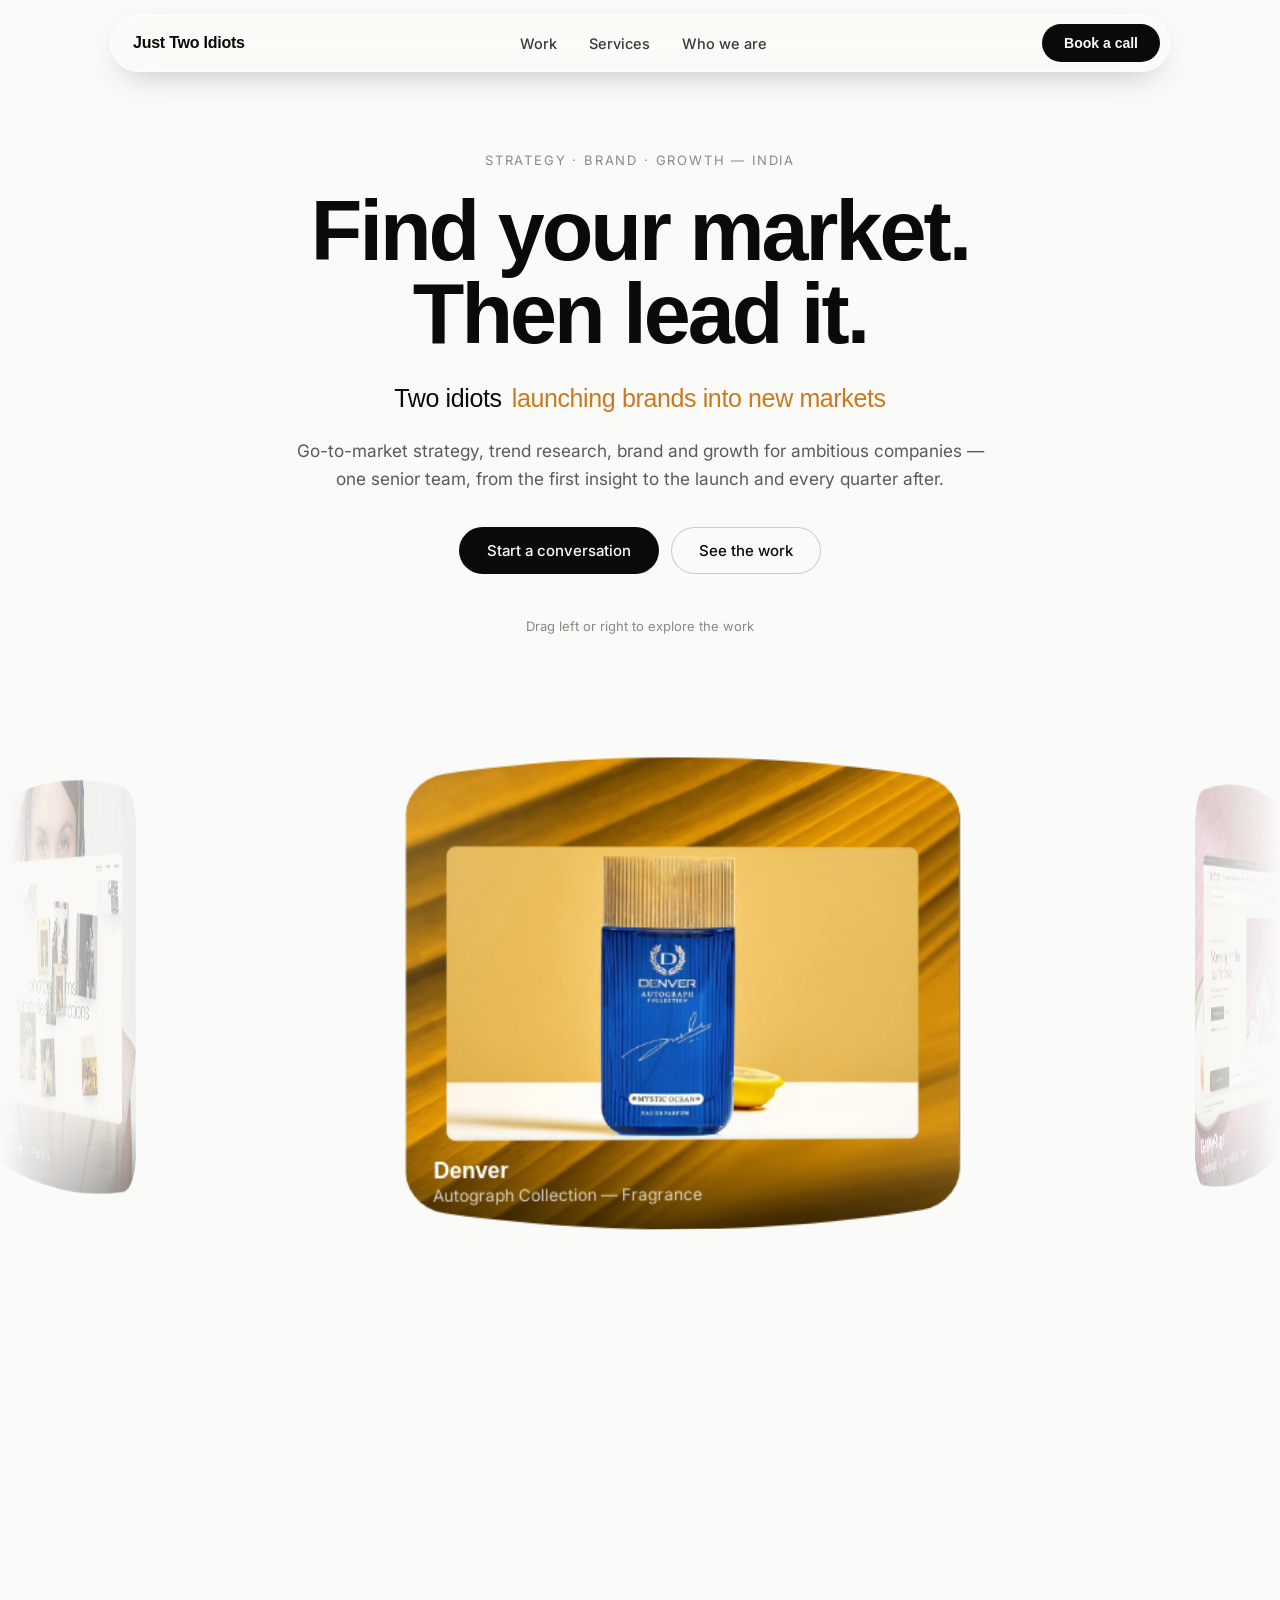
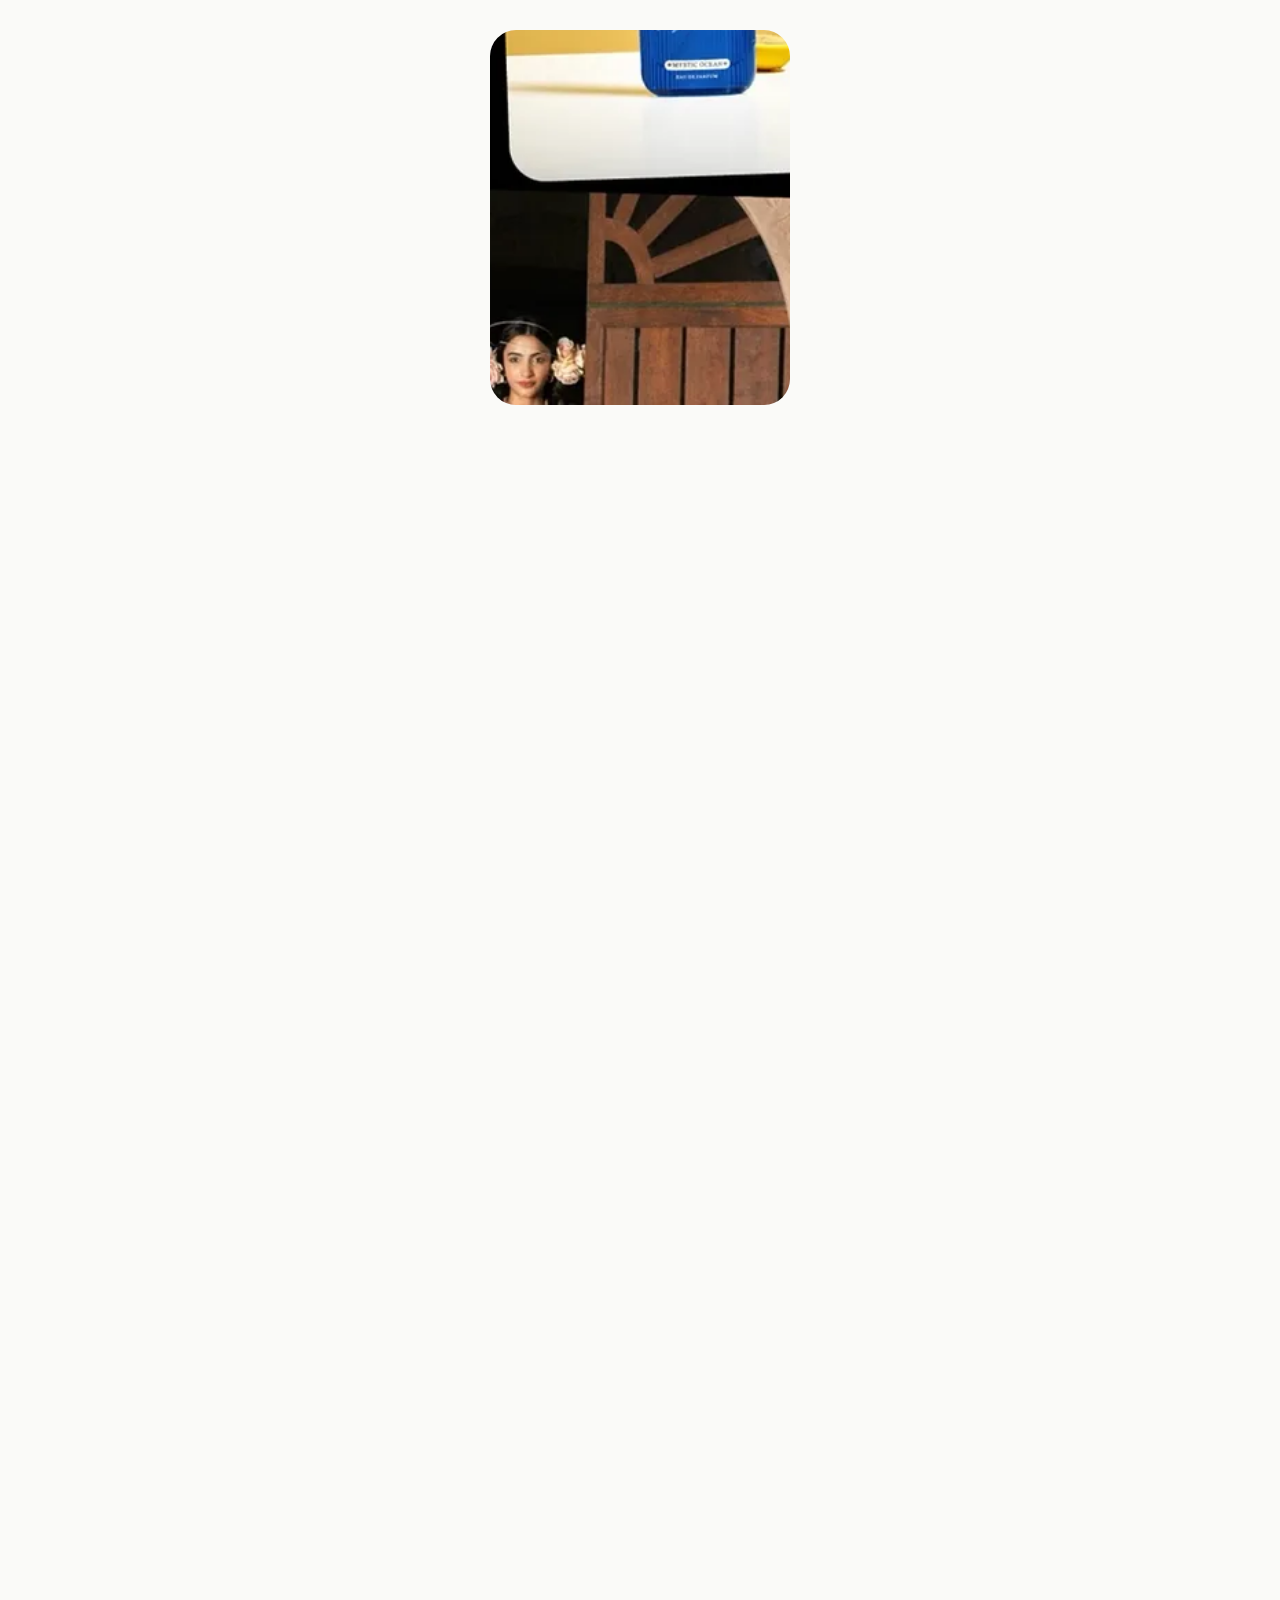
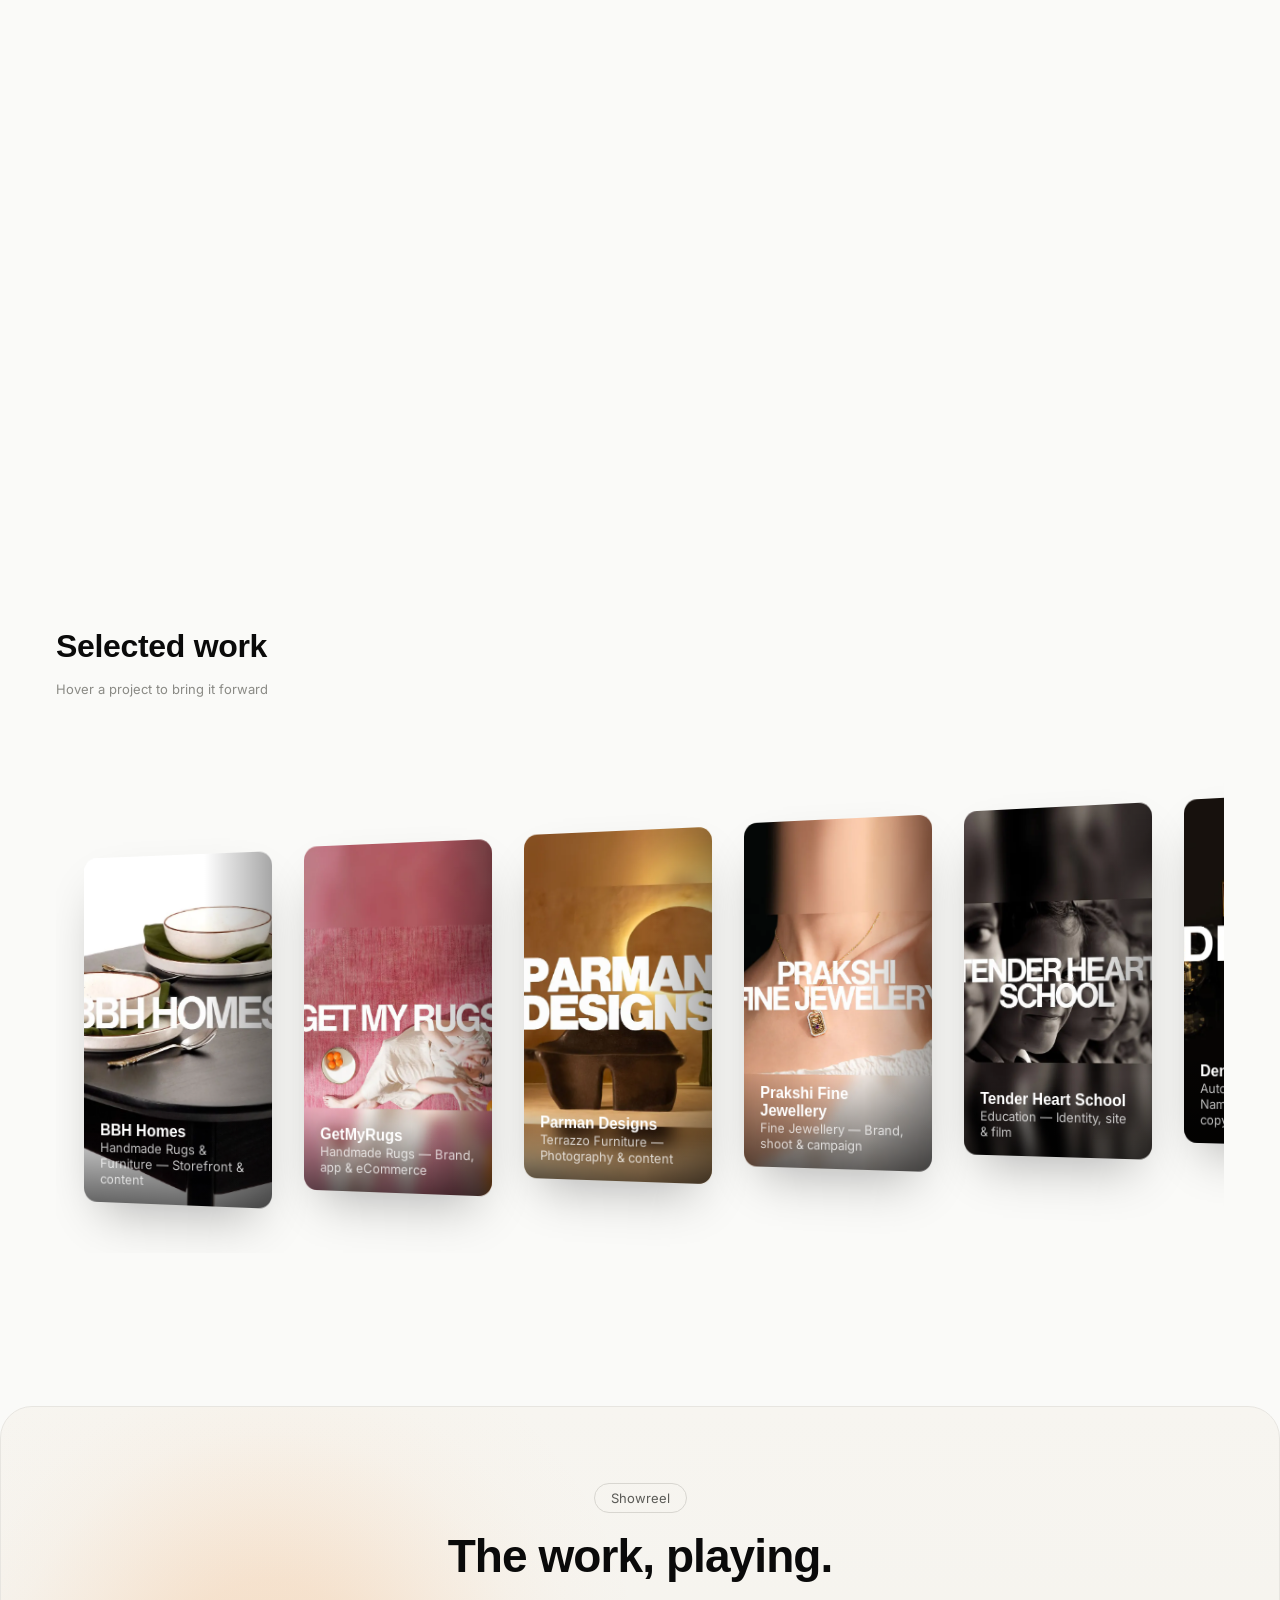
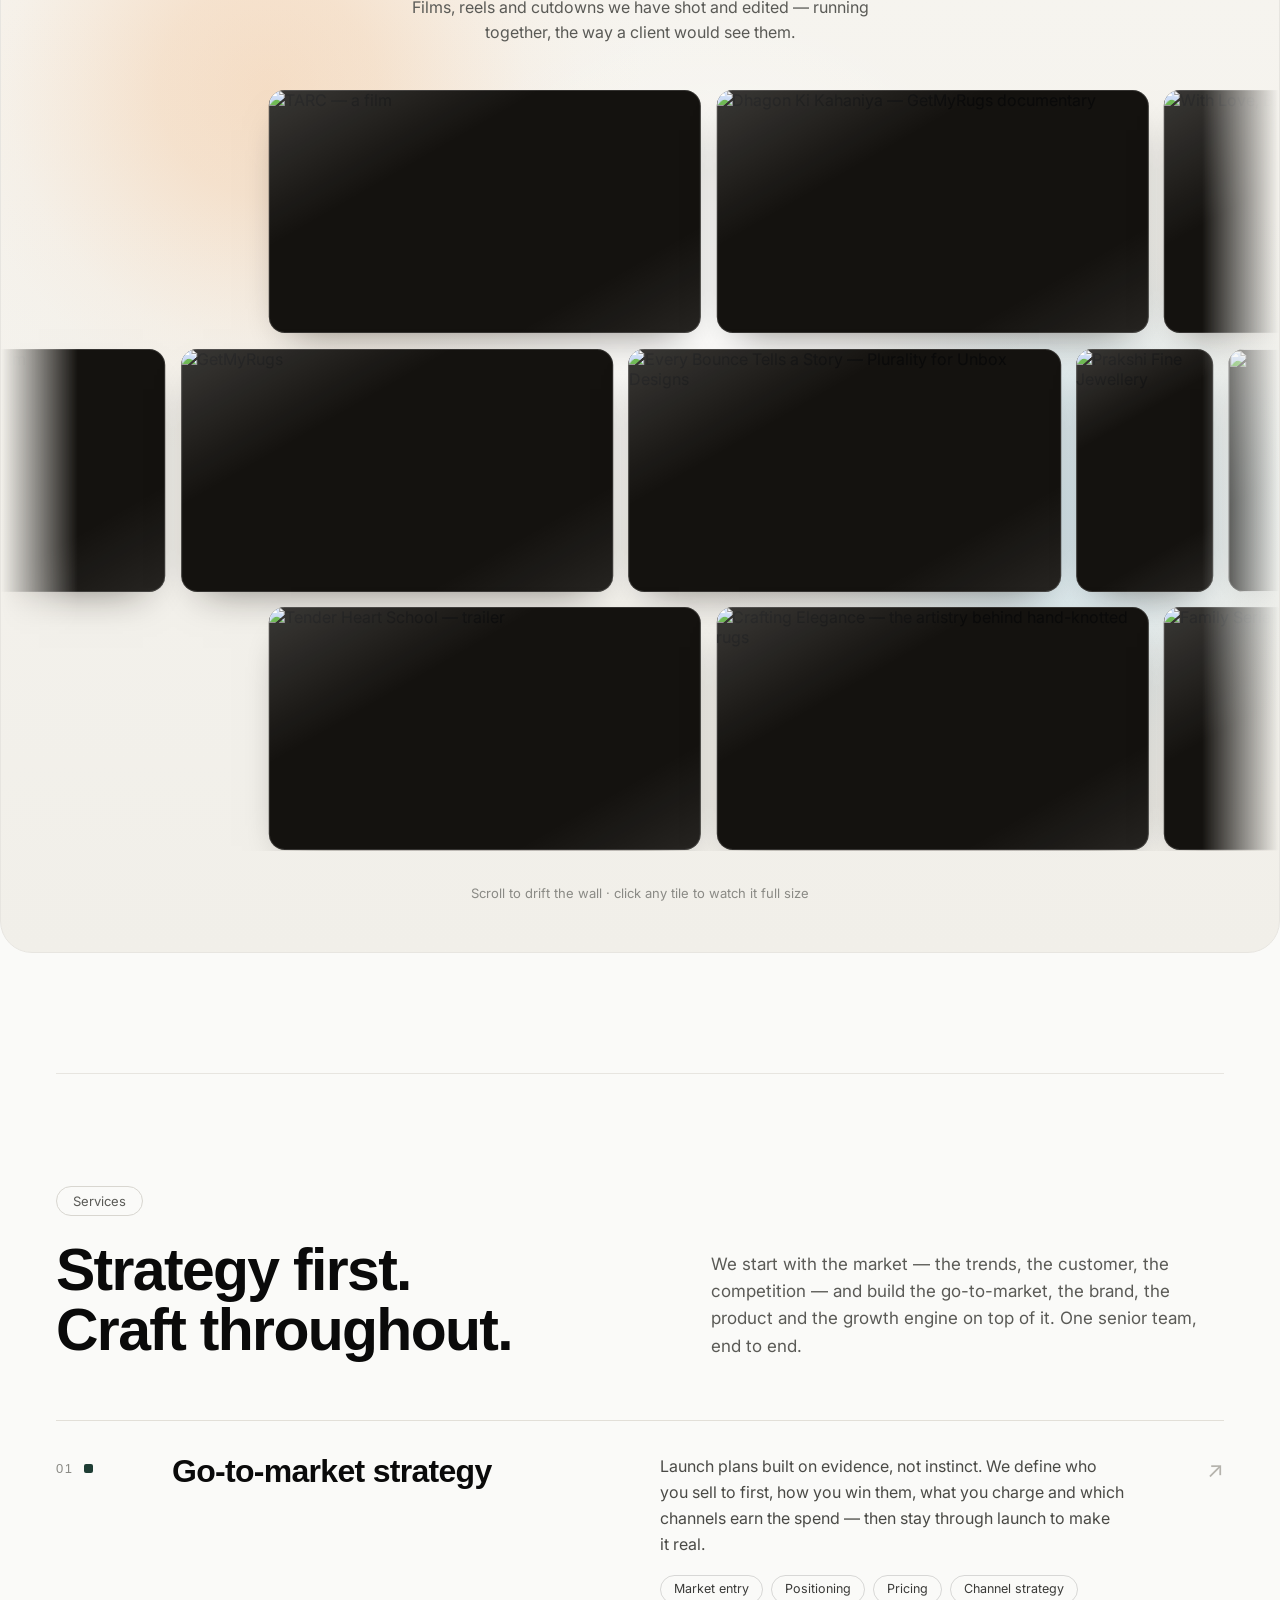
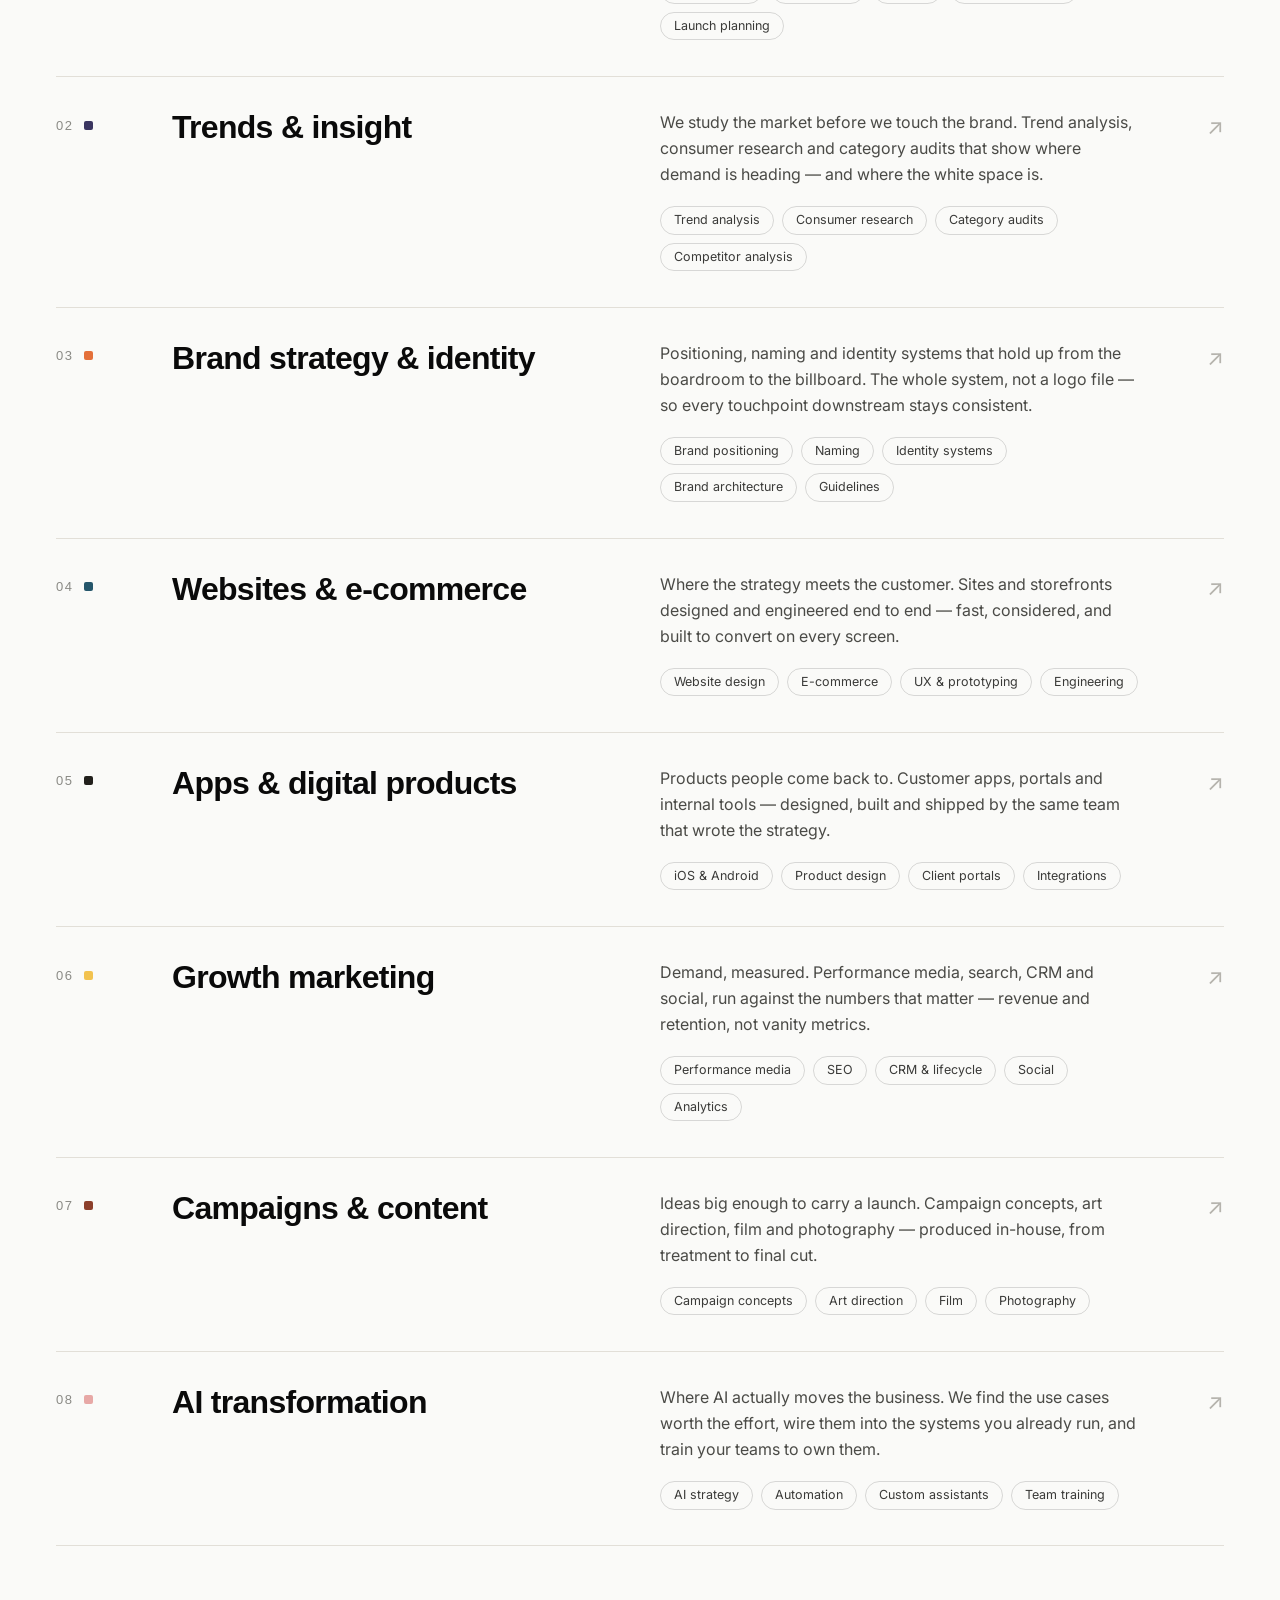
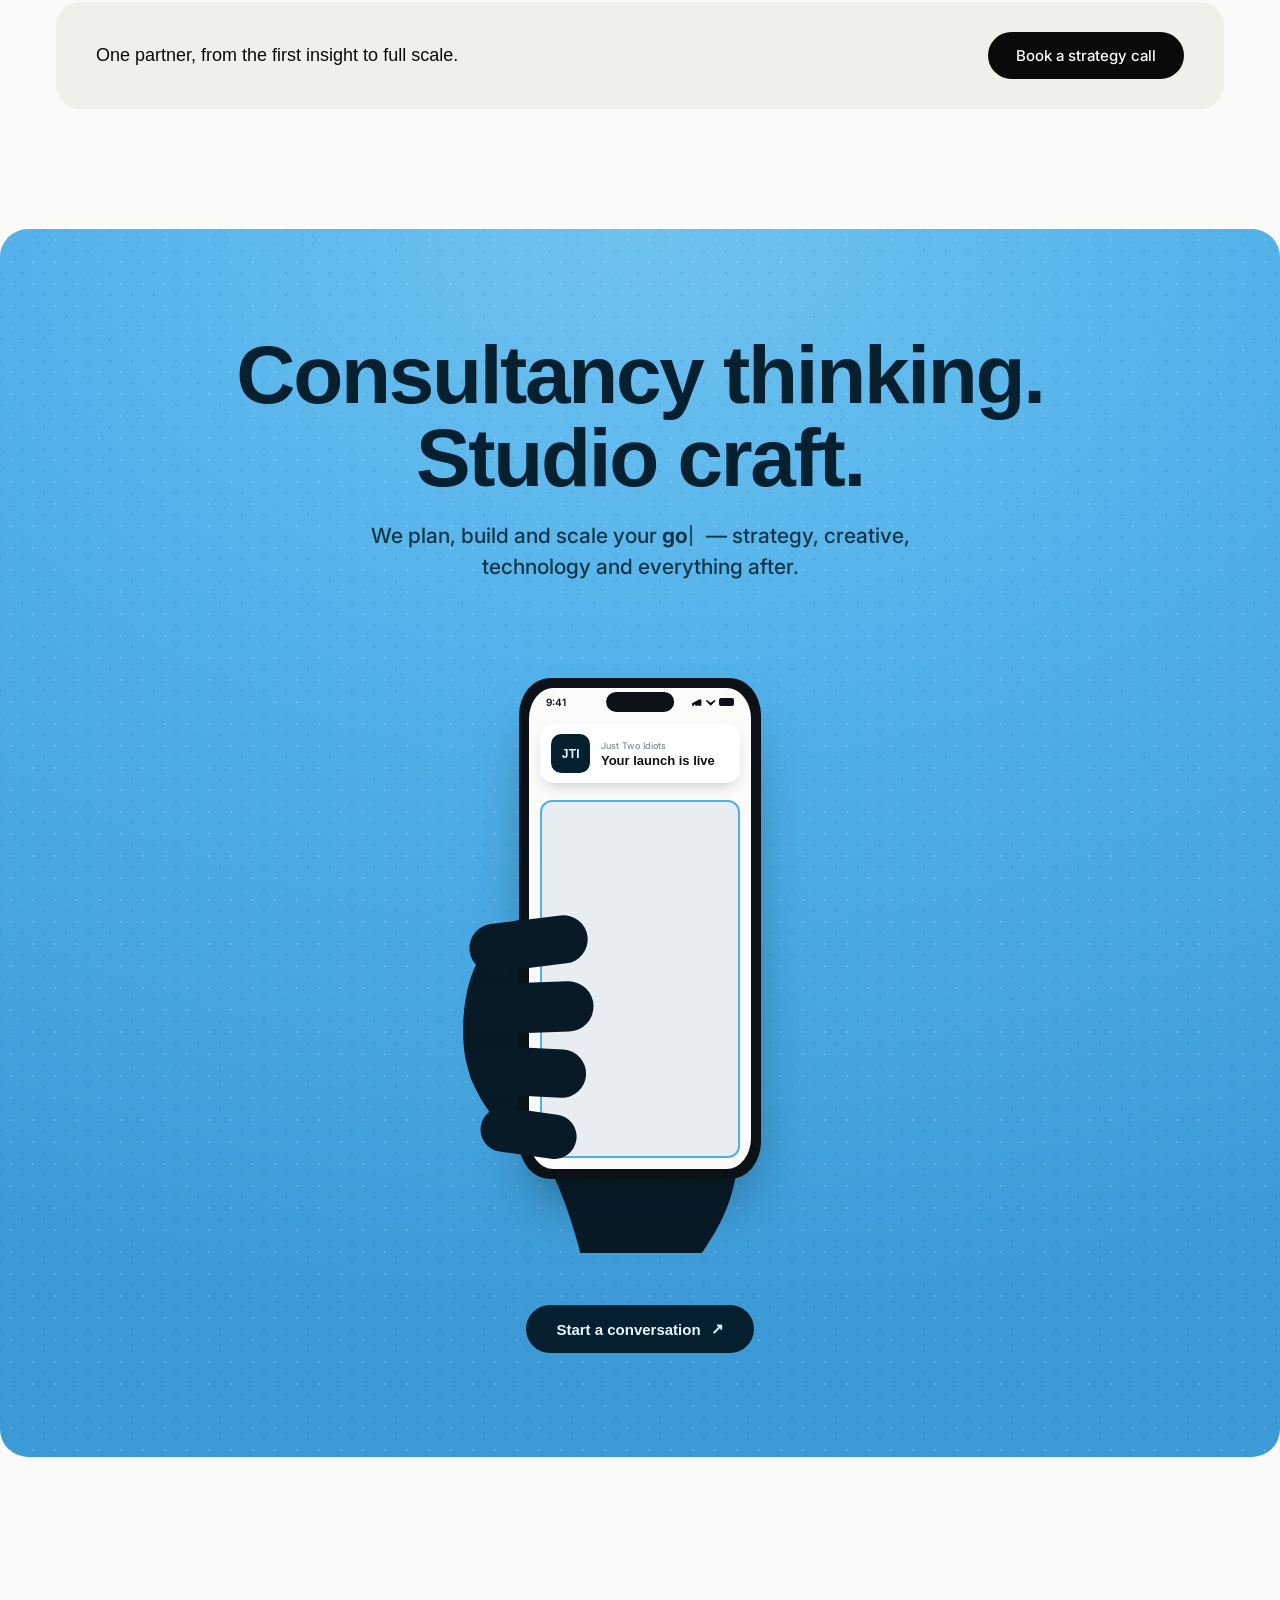
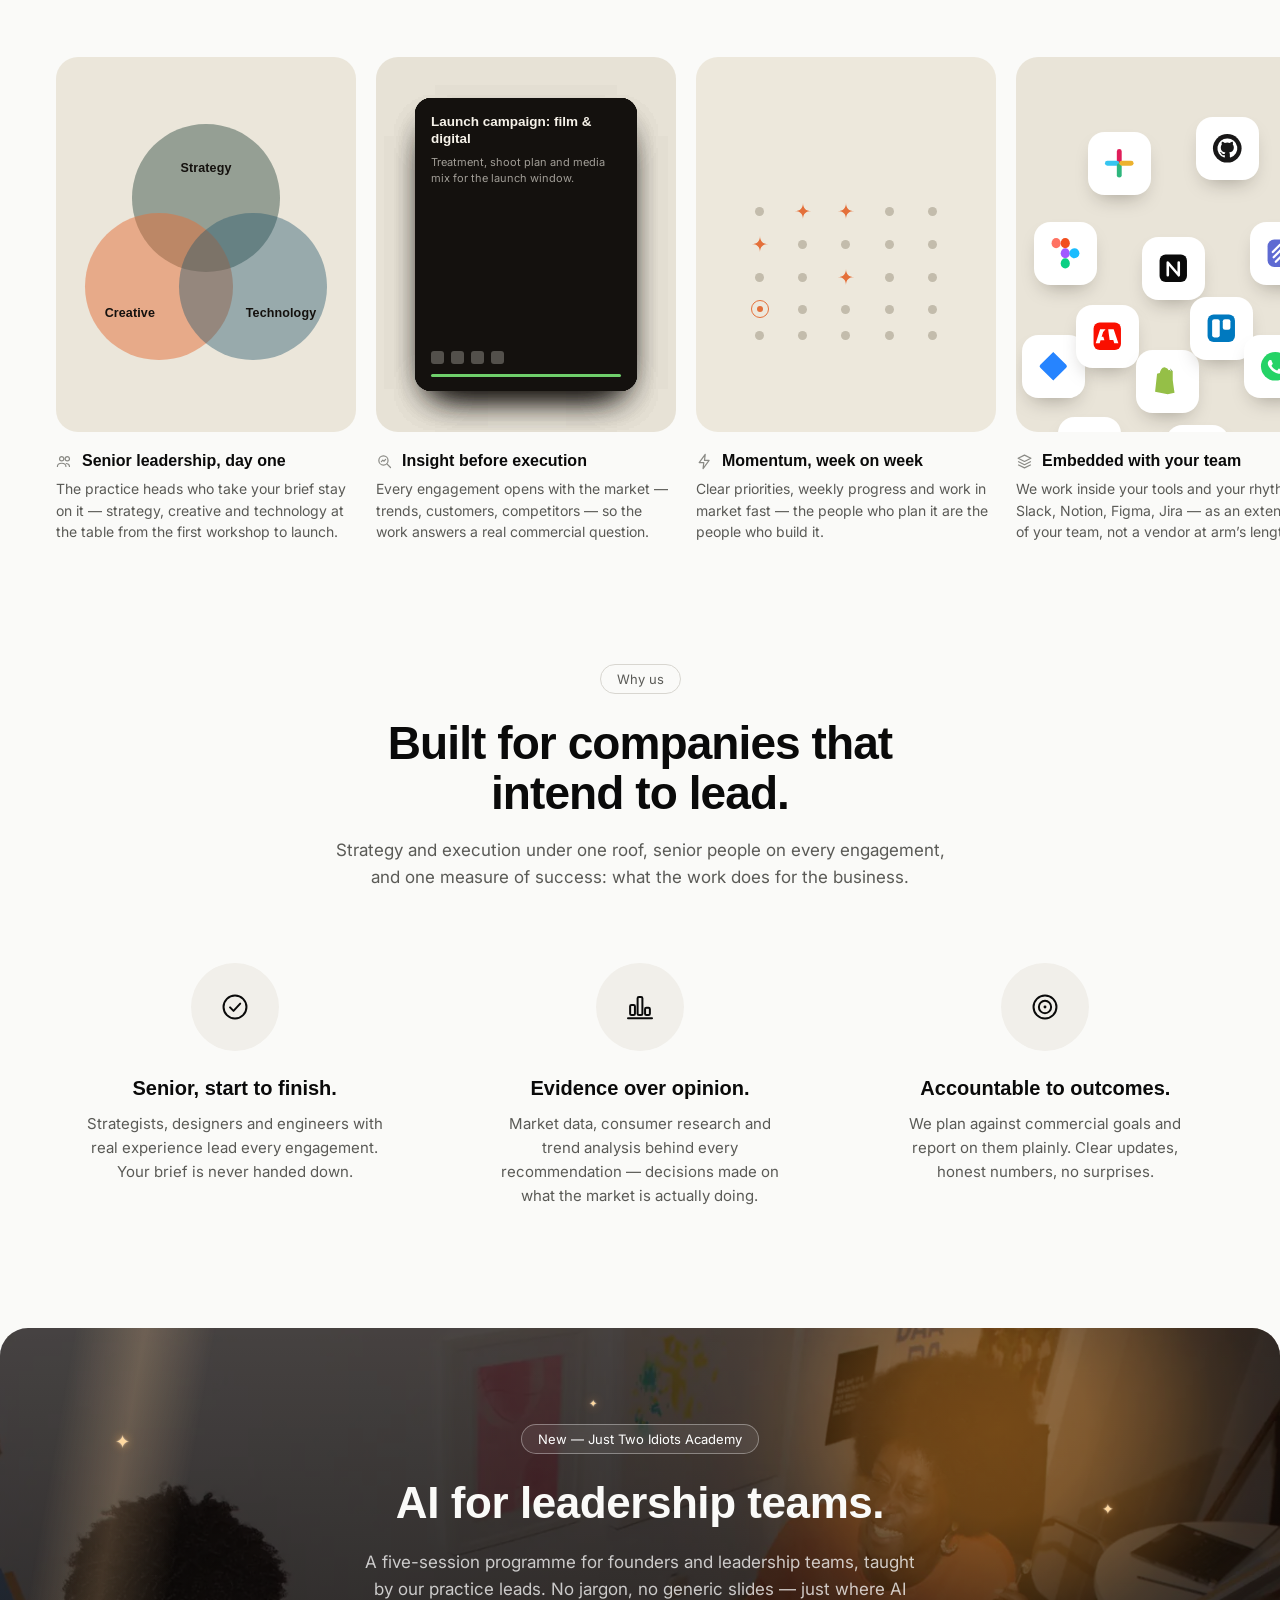
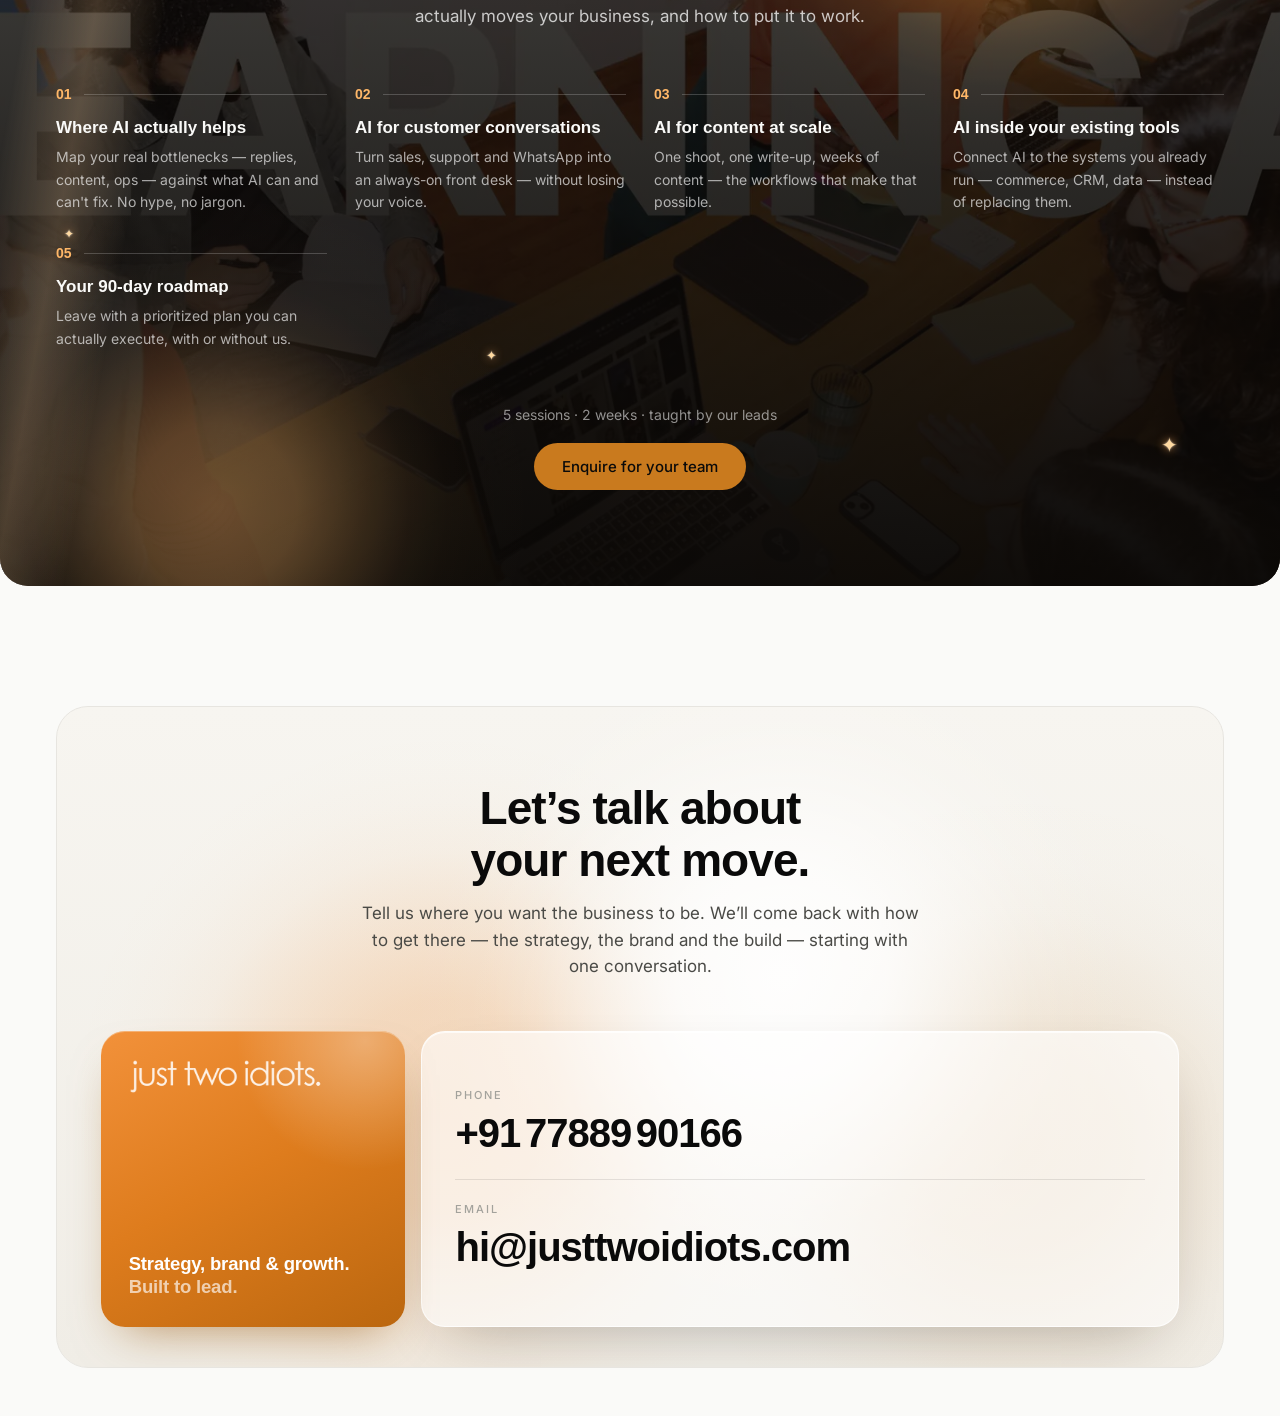
==== commit f3d49f63: "Reposition as a strategy-led agency; take the jank out of scrolling POSITIONING - Hero: "Find your m" ====
--- a/index.html
+++ b/index.html
@@ -3,15 +3,15 @@
 <head>
 <meta charset="utf-8">
 <meta name="viewport" content="width=device-width, initial-scale=1">
-<title>Just Two Idiots — Websites and brands, built with care.</title>
-<meta name="description" content="A web and creative studio in India. Brand identity, websites, apps, packaging, content and campaigns — handled end to end by senior leads across design, marketing and technology.">
+<title>Just Two Idiots — Strategy, brand and growth agency</title>
+<meta name="description" content="A strategy-led agency in India. Go-to-market strategy, trend and consumer research, brand strategy and identity, digital products and growth marketing — led end to end by senior practice heads.">
 <link rel="icon" href="favicon.svg?v=1788468067" type="image/svg+xml">
 <link rel="preconnect" href="https://fonts.googleapis.com">
 <link rel="preconnect" href="https://fonts.gstatic.com" crossorigin>
 <link rel="preconnect" href="https://api.fontshare.com" crossorigin>
 <link href="https://fonts.googleapis.com/css2?family=Inter:wght@400;500;600&display=swap" rel="stylesheet">
 <link href="https://api.fontshare.com/v2/css?f[]=switzer@400,500,600,700&display=swap" rel="stylesheet">
-<link rel="stylesheet" href="style.css?v=1788468067">
+<link rel="stylesheet" href="style.css?v=1794397115">
 <!-- The ring is built by script.js, so its cards — the LCP element — do not
      exist at parse time and the preload scanner cannot find them. Card 0 faces
      front on load, so this is the image LCP waits for. Deliberately NOT
@@ -25,18 +25,18 @@
 <meta property="og:type" content="website">
 <meta property="og:site_name" content="Just Two Idiots">
 <meta property="og:locale" content="en_IN">
-<meta property="og:title" content="Just Two Idiots — Websites and brands, built with care.">
-<meta property="og:description" content="A web and creative studio in India. Brand identity, websites, apps, packaging, content and campaigns — handled end to end by senior leads across design, marketing and technology.">
+<meta property="og:title" content="Just Two Idiots — Strategy, brand and growth agency">
+<meta property="og:description" content="A strategy-led agency in India. Go-to-market strategy, trend and consumer research, brand strategy and identity, digital products and growth marketing — led end to end by senior practice heads.">
 <meta property="og:url" content="https://justtwoidiots.com/">
-<meta property="og:image" content="https://justtwoidiots.com/assets/og/cover.jpg">
+<meta property="og:image" content="https://justtwoidiots.com/assets/og/cover.jpg?v=2">
 <meta property="og:image:width" content="1200">
 <meta property="og:image:height" content="630">
-<meta property="og:image:alt" content="Just Two Idiots — websites and brands, built with care.">
+<meta property="og:image:alt" content="Just Two Idiots — find your market, then lead it.">
 <meta name="twitter:card" content="summary_large_image">
-<meta name="twitter:title" content="Just Two Idiots — Websites and brands, built with care.">
-<meta name="twitter:description" content="A web and creative studio in India. Brand identity, websites, apps, packaging, content and campaigns — handled end to end by senior leads across design, marketing and technology.">
-<meta name="twitter:image" content="https://justtwoidiots.com/assets/og/cover.jpg">
-<script type="application/ld+json">{"@context":"https://schema.org","@graph":[{"@type":"ProfessionalService","@id":"https://justtwoidiots.com/#studio","name":"Just Two Idiots","url":"https://justtwoidiots.com/","description":"A web and creative studio in India. Brand identity, websites, apps, packaging, content and campaigns — handled end to end by senior leads across design, marketing and technology.","image":"https://justtwoidiots.com/assets/og/cover.jpg","logo":"https://justtwoidiots.com/favicon.svg","telephone":"+917788990166","areaServed":"IN","address":{"@type":"PostalAddress","addressCountry":"IN"},"employee":[{"@type":"Person","name":"Krishn Yadav","jobTitle":"Head of Design"},{"@type":"Person","name":"Manish Mahalwal","jobTitle":"Head of Tech and Strategy"}],"knowsAbout":["Brand identity","Web design","Web development","Mobile apps","Packaging design","Photography","Video production","Social media","Art direction"]},{"@type":"WebSite","@id":"https://justtwoidiots.com/#website","url":"https://justtwoidiots.com/","name":"Just Two Idiots","publisher":{"@id":"https://justtwoidiots.com/#studio"},"inLanguage":"en"}]}</script>
+<meta name="twitter:title" content="Just Two Idiots — Strategy, brand and growth agency">
+<meta name="twitter:description" content="A strategy-led agency in India. Go-to-market strategy, trend and consumer research, brand strategy and identity, digital products and growth marketing — led end to end by senior practice heads.">
+<meta name="twitter:image" content="https://justtwoidiots.com/assets/og/cover.jpg?v=2">
+<script type="application/ld+json">{"@context":"https://schema.org","@graph":[{"@type":"ProfessionalService","@id":"https://justtwoidiots.com/#studio","name":"Just Two Idiots","url":"https://justtwoidiots.com/","description":"A strategy-led agency in India. Go-to-market strategy, trend and consumer research, brand strategy and identity, digital products and growth marketing — led end to end by senior practice heads.","image":"https://justtwoidiots.com/assets/og/cover.jpg?v=2","logo":"https://justtwoidiots.com/favicon.svg","telephone":"+917788990166","areaServed":"IN","address":{"@type":"PostalAddress","addressCountry":"IN"},"employee":[{"@type":"Person","name":"Krishn Yadav","jobTitle":"Head of Design"},{"@type":"Person","name":"Manish Mahalwal","jobTitle":"Head of Tech and Strategy"}],"knowsAbout":["Go-to-market strategy","Market research","Trend analysis","Consumer insight","Brand strategy","Brand identity","Web design","Web development","E-commerce","Mobile apps","Growth marketing","Performance marketing","Campaign production","Art direction","AI transformation"]},{"@type":"WebSite","@id":"https://justtwoidiots.com/#website","url":"https://justtwoidiots.com/","name":"Just Two Idiots","publisher":{"@id":"https://justtwoidiots.com/#studio"},"inLanguage":"en"}]}</script>
 </head>
 <body>
 <div class="wrap" id="top">
@@ -56,12 +56,16 @@
     </button>
   </header>
 
-  <section style="padding:64px 0 40px; text-align:center">
-    <div style="font-size:13px; letter-spacing:0.08em; text-transform:uppercase; color:#8A8A85; margin-bottom:20px">Web &amp; Creative Studio — India</div>
-    <h1 style="font-family:'Switzer',sans-serif; font-weight:600; font-size:clamp(40px,6vw,76px); line-height:1.02; letter-spacing:-0.02em; margin:0 0 24px; max-width:920px; margin-left:auto; margin-right:auto">Websites and brands, built with care.</h1>
+  <section class="hero">
+    <div class="hero-eyebrow">Strategy &middot; Brand &middot; Growth&nbsp;&mdash; India</div>
+    <h1 class="hero-title">Find your market.<br> Then lead it.</h1>
     <p class="hero-rot" aria-hidden="true"><span class="hero-rot-static">Two idiots</span><span class="hero-rot-slot" id="hero-rot-slot"></span></p>
-    <p class="sr-only">Two idiots mastering AI learning, crafting graphic worlds, running elite production, driving bold art direction, designing slick apps, engineering websites, building powerful brands, growing ambitious businesses, executing killer marketing, dropping fresh brand identities, creating scroll-stopping content, and designing stunning packaging.</p>
-    <a href="#contact" class="btn-invert" style="display:inline-flex; align-items:center; gap:10px; padding:14px 28px; border-radius:100px; font-size:15px; font-weight:500">Start a project</a>
+    <p class="sr-only">Two idiots shaping go-to-market strategy, reading trends before they peak, building category-leading brands, mapping markets and consumers, launching brands into new markets, directing campaign films, engineering digital products, scaling performance marketing, designing identity systems, and putting AI to work.</p>
+    <p class="hero-lede">Go-to-market strategy, trend research, brand and growth for ambitious companies&nbsp;&mdash; one senior team, from the first insight to the launch and every quarter after.</p>
+    <div class="hero-ctas">
+      <a href="#contact" class="btn-invert hero-cta">Start a conversation</a>
+      <a href="#work" class="btn-ghost hero-cta">See the work</a>
+    </div>
   </section>
 
   <section class="carousel-caption" style="padding:0 0 clamp(20px,4vw,40px); text-align:center">
@@ -75,6 +79,7 @@
 
   <section id="reel" class="reel-section" aria-label="Just Two Idiots showreel">
     <div class="reel-sticky">
+      <div class="reel-dim" aria-hidden="true"></div>
       <div class="reel-stage">
         <video class="reel-video" poster="assets/reel/reel-poster.webp" muted loop playsinline preload="none" tabindex="-1">
           <source src="assets/reel/just-two-idiots-reel.mp4" type="video/mp4">
@@ -86,7 +91,6 @@
   <section id="work" style="padding-top:clamp(72px,10vw,120px); padding-bottom:clamp(72px,12vw,180px)">
     <div style="display:flex; align-items:baseline; justify-content:space-between; gap:16px; margin-bottom:16px">
       <h2 style="font-family:'Switzer',sans-serif; font-weight:600; font-size:clamp(26px,4vw,32px); letter-spacing:-0.01em; margin:0">Selected work</h2>
-      <a href="#work" style="font-size:15px; color:#8A8A85; padding:6px 0; white-space:nowrap">View all →</a>
     </div>
     <div style="font-size:13px; color:#8A8A85; margin-bottom:8px"><span class="work-hint-pointer">Hover a project to bring it forward</span><span class="work-hint-touch">Swipe to browse the projects</span></div>
     <div class="work-rail">
@@ -96,7 +100,7 @@
           <div style="position:absolute; inset:0; background:linear-gradient(to right, transparent 65%, rgba(0,0,0,0.35) 100%); pointer-events:none"></div>
           <div style="position:absolute; left:0; right:0; bottom:0; padding:16px 18px; background:linear-gradient(transparent, rgba(0,0,0,0.6)); pointer-events:none">
             <div style="font-family:'Switzer',sans-serif; font-weight:600; font-size:16px; color:#fff">BBH Homes</div>
-            <div style="font-size:13px; color:rgba(255,255,255,0.75)">Handmade Rugs &amp; Furniture &mdash; Storefront &amp; content</div>
+            <div style="font-size:13px; color:rgba(255,255,255,0.75)">Handmade Rugs &amp; Furniture&nbsp;&mdash; Storefront &amp; content</div>
           </div>
         </div>
       </a>
@@ -106,7 +110,7 @@
           <div style="position:absolute; inset:0; background:linear-gradient(to right, transparent 65%, rgba(0,0,0,0.35) 100%); pointer-events:none"></div>
           <div style="position:absolute; left:0; right:0; bottom:0; padding:16px 18px; background:linear-gradient(transparent, rgba(0,0,0,0.6)); pointer-events:none">
             <div style="font-family:'Switzer',sans-serif; font-weight:600; font-size:16px; color:#fff">GetMyRugs</div>
-            <div style="font-size:13px; color:rgba(255,255,255,0.75)">Handmade Rugs — Brand, app &amp; eCommerce</div>
+            <div style="font-size:13px; color:rgba(255,255,255,0.75)">Handmade Rugs&nbsp;— Brand, app &amp; eCommerce</div>
           </div>
         </div>
       </a>
@@ -116,7 +120,7 @@
           <div style="position:absolute; inset:0; background:linear-gradient(to right, transparent 65%, rgba(0,0,0,0.35) 100%); pointer-events:none"></div>
           <div style="position:absolute; left:0; right:0; bottom:0; padding:16px 18px; background:linear-gradient(transparent, rgba(0,0,0,0.6)); pointer-events:none">
             <div style="font-family:'Switzer',sans-serif; font-weight:600; font-size:16px; color:#fff">Parman Designs</div>
-            <div style="font-size:13px; color:rgba(255,255,255,0.75)">Terrazzo Furniture — Photography &amp; content</div>
+            <div style="font-size:13px; color:rgba(255,255,255,0.75)">Terrazzo Furniture&nbsp;— Photography &amp; content</div>
           </div>
         </div>
       </a>
@@ -126,7 +130,7 @@
           <div style="position:absolute; inset:0; background:linear-gradient(to right, transparent 65%, rgba(0,0,0,0.35) 100%); pointer-events:none"></div>
           <div style="position:absolute; left:0; right:0; bottom:0; padding:16px 18px; background:linear-gradient(transparent, rgba(0,0,0,0.6)); pointer-events:none">
             <div style="font-family:'Switzer',sans-serif; font-weight:600; font-size:16px; color:#fff">Prakshi Fine Jewellery</div>
-            <div style="font-size:13px; color:rgba(255,255,255,0.75)">Fine Jewellery — Brand, shoot &amp; campaign</div>
+            <div style="font-size:13px; color:rgba(255,255,255,0.75)">Fine Jewellery&nbsp;— Brand, shoot &amp; campaign</div>
           </div>
         </div>
       </a>
@@ -149,7 +153,7 @@
           <div style="position:absolute; inset:0; background:linear-gradient(to right, transparent 65%, rgba(0,0,0,0.35) 100%); pointer-events:none"></div>
           <div style="position:absolute; left:0; right:0; bottom:0; padding:16px 18px; background:linear-gradient(transparent, rgba(0,0,0,0.6)); pointer-events:none">
             <div style="font-family:'Switzer',sans-serif; font-weight:600; font-size:16px; color:#fff">Tender Heart School</div>
-            <div style="font-size:13px; color:rgba(255,255,255,0.75)">Education — Identity, site &amp; film</div>
+            <div style="font-size:13px; color:rgba(255,255,255,0.75)">Education&nbsp;— Identity, site &amp; film</div>
           </div>
         </div>
       </a>
@@ -159,7 +163,7 @@
           <div style="position:absolute; inset:0; background:linear-gradient(to right, transparent 65%, rgba(0,0,0,0.35) 100%); pointer-events:none"></div>
           <div style="position:absolute; left:0; right:0; bottom:0; padding:16px 18px; background:linear-gradient(transparent, rgba(0,0,0,0.6)); pointer-events:none">
             <div style="font-family:'Switzer',sans-serif; font-weight:600; font-size:16px; color:#fff">Denver</div>
-            <div style="font-size:13px; color:rgba(255,255,255,0.75)">Autograph Collection &mdash; Naming, photography &amp; copy</div>
+            <div style="font-size:13px; color:rgba(255,255,255,0.75)">Autograph Collection&nbsp;&mdash; Naming, photography &amp; copy</div>
           </div>
         </div>
       </a>
@@ -177,7 +181,7 @@
     <div class="srl-head">
       <div class="section-pill">Showreel</div>
       <h2 class="srl-title">The work, playing.</h2>
-      <p class="srl-sub">Films, reels and cutdowns we have shot and edited &mdash; running together, the way a client would see them.</p>
+      <p class="srl-sub">Films, reels and cutdowns we have shot and edited&nbsp;&mdash; running together, the way a client would see them.</p>
     </div>
 
     <div class="srl-wall" id="srl-wall"></div>
@@ -185,224 +189,105 @@
     <p class="srl-note"><span class="srl-hint-pointer">Scroll to drift the wall &middot; click any tile to watch it full size</span><span class="srl-hint-touch">Scroll to drift the wall &middot; tap any tile to watch it full size</span></p>
   </section>
 
+  <!-- Services — a practice index. Deliberately static: the old stacking deck
+       ran position:sticky + backdrop-filter on nine cards over three blurred
+       colour fields, and measured at ~10fps while scrolling on a laptop. A row
+       here only ever repaints itself, and only on hover. -->
   <section id="services" class="svc-section">
-    <div style="text-align:center; margin-bottom:56px">
-      <div style="display:inline-block; border:1px solid #D8D6D0; border-radius:100px; padding:6px 16px; font-size:13px; color:#5A5A56; margin-bottom:24px">Services</div>
-      <h2 style="font-family:'Switzer',sans-serif; font-weight:600; font-size:clamp(28px,4vw,44px); line-height:1.15; letter-spacing:-0.01em; margin:0 0 20px">One team. Every service you need.</h2>
-      <p style="font-size:17px; color:#5A5A56; max-width:560px; margin:0 auto; line-height:1.6">From brand strategy to launch &mdash; everything your business needs to grow, under one roof, no gaps.</p>
-    </div>
-
-    <div class="svc-stack">
-      <div class="svc-glow" aria-hidden="true"><span></span><span></span><span></span></div>
-      <article class="svc-panel" style="--i:0; --bg:rgba(240,228,208,0.92); --solid:#F0E4D0; --fg:#241F18; --veil:#241F18">
-        <div class="svc-panel-veil"></div>
-        <div class="svc-panel-inner">
-          <div class="svc-panel-head">
-            <span class="svc-panel-mark"><svg viewBox="0 0 24 24" width="26" height="26" aria-hidden="true"><path d="M12 3a9 9 0 0 1 0 18Z" fill="currentColor"/><circle cx="12" cy="12" r="9" fill="none" stroke="currentColor" stroke-width="2"/></svg></span>
-            <h3 class="svc-panel-title">Brand identity</h3>
-            <span class="svc-panel-num">01</span>
-          </div>
-          <div class="svc-panel-body">
-            <div class="svc-panel-copy">
-              <p class="svc-panel-desc">A name, a mark, and a system that still holds up on the tenth application. We build the whole kit — not just a logo file — so everything downstream stays consistent.</p>
-              <a href="#contact" class="svc-panel-link">Start a project <span class="svc-panel-arrow">&#8599;</span></a>
-            </div>
-            <div class="svc-panel-tags">
-              <span>Branding strategy</span>
-              <span>Naming</span>
-              <span>Logo design</span>
-              <span>Visual identity</span>
-              <span>Brand guidelines</span>
-            </div>
-          </div>
-        </div>
-      </article>
-      <article class="svc-panel" style="--i:1; --bg:rgba(30,61,52,0.92); --solid:#1E3D34; --fg:#F2EFE6; --veil:#000000">
-        <div class="svc-panel-veil"></div>
-        <div class="svc-panel-inner">
-          <div class="svc-panel-head">
-            <span class="svc-panel-mark"><svg viewBox="0 0 24 24" width="26" height="26" aria-hidden="true"><rect x="3" y="4.5" width="18" height="15" rx="3" fill="none" stroke="currentColor" stroke-width="2"/><path d="M3 9h18" stroke="currentColor" stroke-width="2"/><circle cx="6.6" cy="6.7" r="1" fill="currentColor"/></svg></span>
-            <h3 class="svc-panel-title">Websites</h3>
-            <span class="svc-panel-num">02</span>
-          </div>
-          <div class="svc-panel-body">
-            <div class="svc-panel-copy">
-              <p class="svc-panel-desc">Your site is the first thing people judge you on. We design and build it end to end — fast, clean, and clear on every screen someone opens it from.</p>
-              <a href="#contact" class="svc-panel-link">Start a project <span class="svc-panel-arrow">&#8599;</span></a>
-            </div>
-            <div class="svc-panel-tags">
-              <span>Website design</span>
-              <span>Landing pages</span>
-              <span>Wireframes</span>
-              <span>UX &amp; prototyping</span>
-              <span>eCommerce</span>
-            </div>
-          </div>
-        </div>
-      </article>
-      <article class="svc-panel" style="--i:2; --bg:rgba(37,86,107,0.92); --solid:#25566B; --fg:#E8F1F5; --veil:#000000">
-        <div class="svc-panel-veil"></div>
-        <div class="svc-panel-inner">
-          <div class="svc-panel-head">
-            <span class="svc-panel-mark"><svg viewBox="0 0 24 24" width="26" height="26" aria-hidden="true"><path d="M4 15V9h3.6L14 4.5v15L7.6 15H4Z" fill="none" stroke="currentColor" stroke-width="2" stroke-linejoin="round"/><path d="M17.5 9.2a4.2 4.2 0 0 1 0 5.6" fill="none" stroke="currentColor" stroke-width="2" stroke-linecap="round"/><path d="M20 6.6a7.8 7.8 0 0 1 0 10.8" fill="none" stroke="currentColor" stroke-width="2" stroke-linecap="round"/></svg></span>
-            <h3 class="svc-panel-title">Marketing</h3>
-            <span class="svc-panel-num">03</span>
-          </div>
-          <div class="svc-panel-body">
-            <div class="svc-panel-copy">
-              <p class="svc-panel-desc">Good work still needs someone to see it. We run the campaigns, the search and the email behind a launch — and report on what actually brought money in, not what looked busy.</p>
-              <a href="#contact" class="svc-panel-link">Start a project <span class="svc-panel-arrow">&#8599;</span></a>
-            </div>
-            <div class="svc-panel-tags">
-              <span>Performance campaigns</span>
-              <span>SEO</span>
-              <span>Email &amp; CRM</span>
-              <span>Analytics &amp; reporting</span>
-            </div>
-          </div>
-        </div>
-      </article>
-      <article class="svc-panel" style="--i:3; --bg:rgba(228,112,58,0.92); --solid:#E4703A; --fg:#2A1108; --veil:#2A1108">
-        <div class="svc-panel-veil"></div>
-        <div class="svc-panel-inner">
-          <div class="svc-panel-head">
-            <span class="svc-panel-mark"><svg viewBox="0 0 24 24" width="26" height="26" aria-hidden="true"><rect x="3" y="4.5" width="18" height="15" rx="4" fill="none" stroke="currentColor" stroke-width="2"/><path d="M10.2 9.3v5.4l4.6-2.7Z" fill="currentColor"/></svg></span>
-            <h3 class="svc-panel-title">Content</h3>
-            <span class="svc-panel-num">04</span>
-          </div>
-          <div class="svc-panel-body">
-            <div class="svc-panel-copy">
-              <p class="svc-panel-desc">One shoot, weeks of content. Photography, film and edits captured and cut together, so you’re never scrambling for something to post on Monday.</p>
-              <a href="#contact" class="svc-panel-link">Start a project <span class="svc-panel-arrow">&#8599;</span></a>
-            </div>
-            <div class="svc-panel-tags">
-              <span>Photography</span>
-              <span>Video production</span>
-              <span>Reels &amp; shorts</span>
-              <span>Social content</span>
-            </div>
-          </div>
-        </div>
-      </article>
-      <article class="svc-panel" style="--i:4; --bg:rgba(34,32,28,0.92); --solid:#22201C; --fg:#F5F1E8; --veil:#000000">
-        <div class="svc-panel-veil"></div>
-        <div class="svc-panel-inner">
-          <div class="svc-panel-head">
-            <span class="svc-panel-mark"><svg viewBox="0 0 24 24" width="26" height="26" aria-hidden="true"><rect x="6.5" y="2.5" width="11" height="19" rx="3" fill="none" stroke="currentColor" stroke-width="2"/><circle cx="12" cy="18" r="1.15" fill="currentColor"/></svg></span>
-            <h3 class="svc-panel-title">Apps</h3>
-            <span class="svc-panel-num">05</span>
-          </div>
-          <div class="svc-panel-body">
-            <div class="svc-panel-copy">
-              <p class="svc-panel-desc">For when a website isn’t enough — client portals, booking tools and native apps that keep people coming back to you instead of drifting to a competitor.</p>
-              <a href="#contact" class="svc-panel-link">Start a project <span class="svc-panel-arrow">&#8599;</span></a>
-            </div>
-            <div class="svc-panel-tags">
-              <span>iOS &amp; Android</span>
-              <span>Client portals</span>
-              <span>Booking tools</span>
-              <span>CRM integrations</span>
-            </div>
-          </div>
-        </div>
-      </article>
-      <article class="svc-panel" style="--i:5; --bg:rgba(242,194,79,0.92); --solid:#F2C24F; --fg:#2A2008; --veil:#2A2008">
-        <div class="svc-panel-veil"></div>
-        <div class="svc-panel-inner">
-          <div class="svc-panel-head">
-            <span class="svc-panel-mark"><svg viewBox="0 0 24 24" width="26" height="26" aria-hidden="true"><path d="M12 2.8 21 7.4v9.2L12 21.2 3 16.6V7.4Z" fill="none" stroke="currentColor" stroke-width="2" stroke-linejoin="round"/><path d="M3 7.4 12 12l9-4.6M12 12v9.2" stroke="currentColor" stroke-width="2" stroke-linejoin="round"/></svg></span>
-            <h3 class="svc-panel-title">Packaging</h3>
-            <span class="svc-panel-num">06</span>
-          </div>
-          <div class="svc-panel-body">
-            <div class="svc-panel-copy">
-              <p class="svc-panel-desc">The last thing standing between your product and someone’s hands. Structure, label and unboxing designed to get picked up — and remembered afterwards.</p>
-              <a href="#contact" class="svc-panel-link">Start a project <span class="svc-panel-arrow">&#8599;</span></a>
-            </div>
-            <div class="svc-panel-tags">
-              <span>Packaging design</span>
-              <span>Label design</span>
-              <span>Unboxing experience</span>
-            </div>
-          </div>
-        </div>
-      </article>
-      <article class="svc-panel" style="--i:6; --bg:rgba(58,53,96,0.92); --solid:#3A3560; --fg:#EDEAF7; --veil:#000000">
-        <div class="svc-panel-veil"></div>
-        <div class="svc-panel-inner">
-          <div class="svc-panel-head">
-            <span class="svc-panel-mark"><svg viewBox="0 0 24 24" width="26" height="26" aria-hidden="true"><path d="M12 2.5c.5 5 1.9 6.4 6.9 6.9-5 .5-6.4 1.9-6.9 6.9-.5-5-1.9-6.4-6.9-6.9 5-.5 6.4-1.9 6.9-6.9Z" fill="currentColor"/><path d="M18.2 15.1c.28 2.6 1 3.3 3.6 3.6-2.6.28-3.32 1-3.6 3.6-.28-2.6-1-3.32-3.6-3.6 2.6-.28 3.32-1 3.6-3.6Z" fill="currentColor" opacity=".72"/></svg></span>
-            <h3 class="svc-panel-title">AI</h3>
-            <span class="svc-panel-num">07</span>
-          </div>
-          <div class="svc-panel-body">
-            <div class="svc-panel-copy">
-              <p class="svc-panel-desc">No hype, no jargon. We map where AI actually moves your business, wire it into the tools you already run on, and teach your team to drive it themselves.</p>
-              <a href="#contact" class="svc-panel-link">Start a project <span class="svc-panel-arrow">&#8599;</span></a>
-            </div>
-            <div class="svc-panel-tags">
-              <span>AI workshops</span>
-              <span>Chatbot setup</span>
-              <span>Workflow automation</span>
-            </div>
-          </div>
-        </div>
-      </article>
-      <article class="svc-panel" style="--i:7; --bg:rgba(231,168,166,0.92); --solid:#E7A8A6; --fg:#2E1614; --veil:#2E1614">
-        <div class="svc-panel-veil"></div>
-        <div class="svc-panel-inner">
-          <div class="svc-panel-head">
-            <span class="svc-panel-mark"><svg viewBox="0 0 24 24" width="26" height="26" aria-hidden="true"><path d="M20.5 12.4c0 4.1-3.8 7.4-8.5 7.4a10 10 0 0 1-2.6-.34L4.2 21.3l1.5-3.8A7 7 0 0 1 3.5 12.4C3.5 8.3 7.3 5 12 5s8.5 3.3 8.5 7.4Z" fill="none" stroke="currentColor" stroke-width="2" stroke-linejoin="round"/></svg></span>
-            <h3 class="svc-panel-title">Social</h3>
-            <span class="svc-panel-num">08</span>
-          </div>
-          <div class="svc-panel-body">
-            <div class="svc-panel-copy">
-              <p class="svc-panel-desc">Showing up consistently beats showing up loudly. Calendars, community and paid — handled end to end, so the feed never goes quiet for three weeks.</p>
-              <a href="#contact" class="svc-panel-link">Start a project <span class="svc-panel-arrow">&#8599;</span></a>
-            </div>
-            <div class="svc-panel-tags">
-              <span>Content calendars</span>
-              <span>Community management</span>
-              <span>Paid social</span>
-            </div>
-          </div>
-        </div>
-      </article>
-      <article class="svc-panel" style="--i:8; --bg:rgba(140,63,43,0.92); --solid:#8C3F2B; --fg:#F8EDE6; --veil:#000000">
-        <div class="svc-panel-veil"></div>
-        <div class="svc-panel-inner">
-          <div class="svc-panel-head">
-            <span class="svc-panel-mark"><svg viewBox="0 0 24 24" width="26" height="26" aria-hidden="true"><circle cx="12" cy="12" r="9" fill="none" stroke="currentColor" stroke-width="2"/><circle cx="12" cy="12" r="3.4" fill="currentColor"/><path d="M12 3v4.4M12 16.6V21M3 12h4.4M16.6 12H21" stroke="currentColor" stroke-width="2"/></svg></span>
-            <h3 class="svc-panel-title">Art direction</h3>
-            <span class="svc-panel-num">09</span>
-          </div>
-          <div class="svc-panel-body">
-            <div class="svc-panel-copy">
-              <p class="svc-panel-desc">The taste layer. Mood, campaign concepts and creative direction that make the work feel unmistakably like yours — and like nobody else’s.</p>
-              <a href="#contact" class="svc-panel-link">Start a project <span class="svc-panel-arrow">&#8599;</span></a>
-            </div>
-            <div class="svc-panel-tags">
-              <span>Creative direction</span>
-              <span>Mood boards</span>
-              <span>Campaign concepts</span>
-            </div>
-          </div>
-        </div>
-      </article>
-    </div>
-
-    <div style="display:flex; align-items:center; justify-content:space-between; flex-wrap:wrap; gap:20px; background:#F1EFEA; border-radius:24px; padding:32px 40px; margin-top:56px">
-      <div style="font-family:'Switzer',sans-serif; font-weight:500; font-size:18px; color:#0A0A0A">All of it, one plan &mdash; everything to help your business grow, no gaps.</div>
-      <a href="#contact" class="btn-invert" style="display:inline-flex; align-items:center; gap:10px; padding:14px 28px; border-radius:100px; font-size:15px; font-weight:500; white-space:nowrap">Book a call</a>
+    <div class="svc-head">
+      <div>
+        <div class="section-pill">Services</div>
+        <h2 class="svc-h2">Strategy first.<br>Craft throughout.</h2>
+      </div>
+      <p class="svc-lede">We start with the market&nbsp;&mdash; the trends, the customer, the competition&nbsp;&mdash; and build the go-to-market, the brand, the product and the growth engine on top of it. One senior team, end to end.</p>
+    </div>
+
+    <ol class="svc-list" role="list">
+      <li class="svc-row" style="--c:#1E3D34; --on:#F2EFE6">
+        <span class="svc-num" aria-hidden="true">01</span>
+        <h3 class="svc-title"><a class="svc-link" href="#contact">Go-to-market strategy</a></h3>
+        <div class="svc-body">
+          <p class="svc-desc">Launch plans built on evidence, not instinct. We define who you sell to first, how you win them, what you charge and which channels earn the spend&nbsp;&mdash; then stay through launch to make it real.</p>
+          <ul class="svc-tags" aria-label="Go-to-market strategy includes"><li>Market entry</li><li>Positioning</li><li>Pricing</li><li>Channel strategy</li><li>Launch planning</li></ul>
+        </div>
+        <span class="svc-arrow" aria-hidden="true">&#8599;</span>
+      </li>
+      <li class="svc-row" style="--c:#3A3560; --on:#EDEAF7">
+        <span class="svc-num" aria-hidden="true">02</span>
+        <h3 class="svc-title"><a class="svc-link" href="#contact">Trends &amp; insight</a></h3>
+        <div class="svc-body">
+          <p class="svc-desc">We study the market before we touch the brand. Trend analysis, consumer research and category audits that show where demand is heading&nbsp;&mdash; and where the white space is.</p>
+          <ul class="svc-tags" aria-label="Trends &amp; insight includes"><li>Trend analysis</li><li>Consumer research</li><li>Category audits</li><li>Competitor analysis</li></ul>
+        </div>
+        <span class="svc-arrow" aria-hidden="true">&#8599;</span>
+      </li>
+      <li class="svc-row" style="--c:#E4703A; --on:#2A1108">
+        <span class="svc-num" aria-hidden="true">03</span>
+        <h3 class="svc-title"><a class="svc-link" href="#contact">Brand strategy &amp; identity</a></h3>
+        <div class="svc-body">
+          <p class="svc-desc">Positioning, naming and identity systems that hold up from the boardroom to the billboard. The whole system, not a logo file&nbsp;&mdash; so every touchpoint downstream stays consistent.</p>
+          <ul class="svc-tags" aria-label="Brand strategy &amp; identity includes"><li>Brand positioning</li><li>Naming</li><li>Identity systems</li><li>Brand architecture</li><li>Guidelines</li></ul>
+        </div>
+        <span class="svc-arrow" aria-hidden="true">&#8599;</span>
+      </li>
+      <li class="svc-row" style="--c:#25566B; --on:#E8F1F5">
+        <span class="svc-num" aria-hidden="true">04</span>
+        <h3 class="svc-title"><a class="svc-link" href="#contact">Websites &amp; e-commerce</a></h3>
+        <div class="svc-body">
+          <p class="svc-desc">Where the strategy meets the customer. Sites and storefronts designed and engineered end to end&nbsp;&mdash; fast, considered, and built to convert on every screen.</p>
+          <ul class="svc-tags" aria-label="Websites &amp; e-commerce includes"><li>Website design</li><li>E-commerce</li><li>UX &amp; prototyping</li><li>Engineering</li></ul>
+        </div>
+        <span class="svc-arrow" aria-hidden="true">&#8599;</span>
+      </li>
+      <li class="svc-row" style="--c:#22201C; --on:#F5F1E8">
+        <span class="svc-num" aria-hidden="true">05</span>
+        <h3 class="svc-title"><a class="svc-link" href="#contact">Apps &amp; digital products</a></h3>
+        <div class="svc-body">
+          <p class="svc-desc">Products people come back to. Customer apps, portals and internal tools&nbsp;&mdash; designed, built and shipped by the same team that wrote the strategy.</p>
+          <ul class="svc-tags" aria-label="Apps &amp; digital products includes"><li>iOS &amp; Android</li><li>Product design</li><li>Client portals</li><li>Integrations</li></ul>
+        </div>
+        <span class="svc-arrow" aria-hidden="true">&#8599;</span>
+      </li>
+      <li class="svc-row" style="--c:#F2C24F; --on:#2A2008">
+        <span class="svc-num" aria-hidden="true">06</span>
+        <h3 class="svc-title"><a class="svc-link" href="#contact">Growth marketing</a></h3>
+        <div class="svc-body">
+          <p class="svc-desc">Demand, measured. Performance media, search, CRM and social, run against the numbers that matter&nbsp;&mdash; revenue and retention, not vanity metrics.</p>
+          <ul class="svc-tags" aria-label="Growth marketing includes"><li>Performance media</li><li>SEO</li><li>CRM &amp; lifecycle</li><li>Social</li><li>Analytics</li></ul>
+        </div>
+        <span class="svc-arrow" aria-hidden="true">&#8599;</span>
+      </li>
+      <li class="svc-row" style="--c:#8C3F2B; --on:#F8EDE6">
+        <span class="svc-num" aria-hidden="true">07</span>
+        <h3 class="svc-title"><a class="svc-link" href="#contact">Campaigns &amp; content</a></h3>
+        <div class="svc-body">
+          <p class="svc-desc">Ideas big enough to carry a launch. Campaign concepts, art direction, film and photography&nbsp;&mdash; produced in-house, from treatment to final cut.</p>
+          <ul class="svc-tags" aria-label="Campaigns &amp; content includes"><li>Campaign concepts</li><li>Art direction</li><li>Film</li><li>Photography</li></ul>
+        </div>
+        <span class="svc-arrow" aria-hidden="true">&#8599;</span>
+      </li>
+      <li class="svc-row" style="--c:#E7A8A6; --on:#2E1614">
+        <span class="svc-num" aria-hidden="true">08</span>
+        <h3 class="svc-title"><a class="svc-link" href="#contact">AI transformation</a></h3>
+        <div class="svc-body">
+          <p class="svc-desc">Where AI actually moves the business. We find the use cases worth the effort, wire them into the systems you already run, and train your teams to own them.</p>
+          <ul class="svc-tags" aria-label="AI transformation includes"><li>AI strategy</li><li>Automation</li><li>Custom assistants</li><li>Team training</li></ul>
+        </div>
+        <span class="svc-arrow" aria-hidden="true">&#8599;</span>
+      </li>
+    </ol>
+
+    <div class="svc-cta">
+      <div class="svc-cta-copy">One partner, from the first insight to full scale.</div>
+      <a href="#contact" class="btn-invert svc-cta-btn">Book a strategy call</a>
     </div>
   </section>
 
   <section id="pitch" class="jti-pitch full-bleed">
     <div class="jti-pitch-grain" aria-hidden="true"></div>
     <div class="jti-pitch-inner">
-      <h2 class="jti-pitch-title">Skip the agency.<br />Keep the craft.</h2>
-      <p class="jti-pitch-sub">We design your <span class="jti-type"><span class="jti-type-word">brand</span><span class="jti-caret" aria-hidden="true"></span></span> end to end &mdash; strategy, build, and everything after.</p>
+      <h2 class="jti-pitch-title">Consultancy thinking.<br />Studio craft.</h2>
+      <p class="jti-pitch-sub">We plan, build and scale your <span class="jti-type"><span class="jti-type-word">go-to-market</span><span class="jti-caret" aria-hidden="true"></span></span>&nbsp;&mdash; strategy, creative, technology and everything after.</p>
 
       <div class="pit-stage" role="img" aria-label="A phone showing work delivered by Just Two Idiots">
         <svg class="pit-hand pit-hand-back" viewBox="0 0 560 660" aria-hidden="true" focusable="false">
@@ -415,18 +300,18 @@
               <span class="pit-notif-icon">JTI</span>
               <span class="pit-notif-copy">
                 <span class="pit-notif-app">Just Two Idiots</span>
-                <strong class="pit-notif-title">Your design has been delivered</strong>
+                <strong class="pit-notif-title">Your launch is live</strong>
               </span>
             </div>
             <div class="pit-canvas">
-              <div class="pit-slide" style="--n:0; background-image:url('assets/casestudy/getmyrugs/app-design-studio.webp')" title="GetMyRugs — AI design studio, iOS"></div>
+              <div class="pit-slide" style="--n:0; background-image:url('assets/casestudy/getmyrugs/app-design-studio.webp')" title="GetMyRugs&nbsp;— AI design studio, iOS"></div>
               <!-- FIG LIVING — PARKED. Slide 1 of the hero phone; the remaining
                    slides renumber themselves, so --n stays contiguous.
               <div class="pit-slide" style="--n:1; background-image:url('assets/covers/fig.webp?v=1788468067')" title="Fig Living — performance marketing"></div>
               -->
-              <div class="pit-slide" style="--n:1; background-image:url('assets/pit/prakshi.webp')" title="Prakshi — campaign &amp; product"></div>
-              <div class="pit-slide" style="--n:2; background-image:url('assets/pit/parman.webp')" title="Parman Designs — print &amp; editorial"></div>
-              <div class="pit-slide" style="--n:3; background-image:url('assets/covers/tenderheartschool.webp?v=1788468067')" title="Tender Heart School — identity"></div>
+              <div class="pit-slide" style="--n:1; background-image:url('assets/pit/prakshi.webp')" title="Prakshi&nbsp;— campaign &amp; product"></div>
+              <div class="pit-slide" style="--n:2; background-image:url('assets/pit/parman.webp')" title="Parman Designs&nbsp;— print &amp; editorial"></div>
+              <div class="pit-slide" style="--n:3; background-image:url('assets/covers/tenderheartschool.webp?v=1788468067')" title="Tender Heart School&nbsp;— identity"></div>
             </div>
           </div>
         </div>
@@ -438,74 +323,74 @@
         </svg>
       </div>
 
-      <a href="#contact" class="jti-cta">Start a project <span class="jti-cta-arrow">&#8599;</span></a>
-    </div>
-  </section>
-
-  <section id="how-we-work" style="padding-top:clamp(56px,8vw,80px); padding-bottom:clamp(72px,10vw,120px); overflow:hidden">
+      <a href="#contact" class="jti-cta">Start a conversation <span class="jti-cta-arrow">&#8599;</span></a>
+    </div>
+  </section>
+
+  <section id="how-we-work" class="hww-section full-bleed">
     <div class="hww-track is-auto">
       <article class="hww-card">
-        <div class="hww-visual hww-visual--team"><svg class="hww-people" viewBox="0 0 300 200" aria-hidden="true"><g transform="translate(34,10)"><g class="hww-person" style="--d:0s"><rect x="44" y="112" width="14" height="58" rx="7" fill="#D9743F"/><rect x="62" y="112" width="14" height="58" rx="7" fill="#D9743F"/><ellipse cx="48" cy="174" rx="13" ry="7.5" fill="#F7F3EA"/><ellipse cx="72" cy="174" rx="13" ry="7.5" fill="#F7F3EA"/><rect x="33" y="56" width="54" height="64" rx="23" fill="#D9743F"/><rect x="23" y="60" width="13" height="48" rx="6.5" fill="#D9743F"/><rect x="84" y="60" width="13" height="48" rx="6.5" fill="#D9743F"/><circle cx="29.5" cy="110" r="7" fill="#E8B48C"/><circle cx="90.5" cy="110" r="7" fill="#E8B48C"/><rect x="54" y="44" width="12" height="16" fill="#E8B48C"/><ellipse cx="60" cy="29" rx="23" ry="23" fill="#2A1E18"/><ellipse cx="60" cy="35" rx="21" ry="21" fill="#E8B48C"/><circle cx="52" cy="34" r="2.7" fill="#2A1E18"/><circle cx="68" cy="34" r="2.7" fill="#2A1E18"/><path d="M53 43 Q60 48.5 67 43" stroke="#2A1E18" stroke-width="2.2" fill="none" stroke-linecap="round"/></g></g><g transform="translate(152,10)"><g class="hww-person" style="--d:-1.7s"><rect x="44" y="112" width="14" height="58" rx="7" fill="#7E5540"/><rect x="62" y="112" width="14" height="58" rx="7" fill="#7E5540"/><ellipse cx="48" cy="174" rx="13" ry="7.5" fill="#F7F3EA"/><ellipse cx="72" cy="174" rx="13" ry="7.5" fill="#F7F3EA"/><rect x="33" y="56" width="54" height="64" rx="23" fill="#7E5540"/><rect x="23" y="60" width="13" height="48" rx="6.5" fill="#7E5540"/><rect x="84" y="60" width="13" height="48" rx="6.5" fill="#7E5540"/><circle cx="29.5" cy="110" r="7" fill="#D0996E"/><circle cx="90.5" cy="110" r="7" fill="#D0996E"/><rect x="54" y="44" width="12" height="16" fill="#D0996E"/><ellipse cx="60" cy="29" rx="23" ry="23" fill="#1F1A2E"/><ellipse cx="60" cy="35" rx="21" ry="21" fill="#D0996E"/><circle cx="52" cy="34" r="2.7" fill="#2A1E18"/><circle cx="68" cy="34" r="2.7" fill="#2A1E18"/><path d="M53 43 Q60 48.5 67 43" stroke="#2A1E18" stroke-width="2.2" fill="none" stroke-linecap="round"/></g></g></svg></div>
-        <h3 class="hww-label"><svg class="hww-label-ico" viewBox="0 0 24 24" aria-hidden="true"><path d="M8 11a3 3 0 1 0 0-6 3 3 0 0 0 0 6Zm8 0a3 3 0 1 0 0-6 3 3 0 0 0 0 6ZM2 19c0-2.8 2.7-4.5 6-4.5s6 1.7 6 4.5M14.6 14.8c2.6.3 4.4 1.9 4.4 4.2" stroke="currentColor" stroke-width="1.7" fill="none" stroke-linecap="round"/></svg>Your designers, from day one</h3>
-        <p class="hww-desc">Senior leads on your project from the first day — working like an in-house team, without the hiring process.</p>
+        <div class="hww-visual hww-visual--venn" aria-hidden="true"><div class="hww-venn"><span class="hww-ring hww-ring--a"><i>Strategy</i></span><span class="hww-ring hww-ring--b"><i>Creative</i></span><span class="hww-ring hww-ring--c"><i>Technology</i></span></div></div>
+        <h3 class="hww-label"><svg class="hww-label-ico" viewBox="0 0 24 24" aria-hidden="true"><path d="M8 11a3 3 0 1 0 0-6 3 3 0 0 0 0 6Zm8 0a3 3 0 1 0 0-6 3 3 0 0 0 0 6ZM2 19c0-2.8 2.7-4.5 6-4.5s6 1.7 6 4.5M14.6 14.8c2.6.3 4.4 1.9 4.4 4.2" stroke="currentColor" stroke-width="1.7" fill="none" stroke-linecap="round"/></svg>Senior leadership, day one</h3>
+        <p class="hww-desc">The practice heads who take your brief stay on it&nbsp;&mdash; strategy, creative and technology at the table from the first workshop to launch.</p>
       </article>
       <article class="hww-card">
-        <div class="hww-visual hww-visual--requests"><div class="hww-deck"><article class="hww-req" style="--n:0"><h4 class="hww-req-title">Redesign the product detail page</h4><p class="hww-req-body">Our customers aren’t converting as well as we’d like on the current layout.</p><div class="hww-req-foot"><span class="hww-req-chips"><i></i><i></i><i></i><i></i></span><span class="hww-req-bar"></span></div></article><article class="hww-req" style="--n:1"><h4 class="hww-req-title">New Instagram story templates</h4><p class="hww-req-body">Six reusable frames for the spring drop, in the brand type.</p><div class="hww-req-foot"><span class="hww-req-chips"><i></i><i></i><i></i><i></i></span><span class="hww-req-bar"></span></div></article><article class="hww-req" style="--n:2"><h4 class="hww-req-title">Fix the mobile checkout flow</h4><p class="hww-req-body">Two steps too many before payment — tighten it up.</p><div class="hww-req-foot"><span class="hww-req-chips"><i></i><i></i><i></i><i></i></span><span class="hww-req-bar"></span></div></article><article class="hww-req" style="--n:3"><h4 class="hww-req-title">Packaging mockups for launch</h4><p class="hww-req-body">Front, back and unboxing insert, print-ready.</p><div class="hww-req-foot"><span class="hww-req-chips"><i></i><i></i><i></i><i></i></span><span class="hww-req-bar"></span></div></article></div></div>
-        <h3 class="hww-label"><svg class="hww-label-ico" viewBox="0 0 24 24" aria-hidden="true"><rect x="3" y="4" width="18" height="16" rx="3" stroke="currentColor" stroke-width="1.7" fill="none"/><path d="M7 9h10M7 13h7" stroke="currentColor" stroke-width="1.7" stroke-linecap="round"/></svg>Unlimited design requests</h3>
-        <p class="hww-desc">Submit as many tasks as you need. No per-task billing, no cap, no waiting list. Just continuous output.</p>
+        <div class="hww-visual hww-visual--requests"><div class="hww-deck"><article class="hww-req" style="--n:0"><h4 class="hww-req-title">Go-to-market plan: new category</h4><p class="hww-req-body">Who we sell to first, how we reach them, and the first ninety days.</p><div class="hww-req-foot"><span class="hww-req-chips"><i></i><i></i><i></i><i></i></span><span class="hww-req-bar"></span></div></article><article class="hww-req" style="--n:1"><h4 class="hww-req-title">Trend report: the year ahead</h4><p class="hww-req-body">The signals shaping the category, and which ones are worth acting on.</p><div class="hww-req-foot"><span class="hww-req-chips"><i></i><i></i><i></i><i></i></span><span class="hww-req-bar"></span></div></article><article class="hww-req" style="--n:2"><h4 class="hww-req-title">Positioning &amp; pricing review</h4><p class="hww-req-body">Where the brand sits against the competition, and what it can charge.</p><div class="hww-req-foot"><span class="hww-req-chips"><i></i><i></i><i></i><i></i></span><span class="hww-req-bar"></span></div></article><article class="hww-req" style="--n:3"><h4 class="hww-req-title">Launch campaign: film &amp; digital</h4><p class="hww-req-body">Treatment, shoot plan and media mix for the launch window.</p><div class="hww-req-foot"><span class="hww-req-chips"><i></i><i></i><i></i><i></i></span><span class="hww-req-bar"></span></div></article></div></div>
+        <h3 class="hww-label"><svg class="hww-label-ico" viewBox="0 0 24 24" aria-hidden="true"><circle cx="10.5" cy="10.5" r="6.5" stroke="currentColor" stroke-width="1.7" fill="none"/><path d="m15.4 15.4 5.1 5.1M7.6 12.2l2-2.2 1.8 1.6 2.2-2.6" stroke="currentColor" stroke-width="1.7" fill="none" stroke-linecap="round" stroke-linejoin="round"/></svg>Insight before execution</h3>
+        <p class="hww-desc">Every engagement opens with the market&nbsp;&mdash; trends, customers, competitors&nbsp;&mdash; so the work answers a real commercial question.</p>
       </article>
       <article class="hww-card">
         <div class="hww-visual hww-visual--speed"><div class="hww-grid"><span class="hww-cell" style="--n:0"></span><span class="hww-cell is-mark" style="--n:1"><svg class="hww-mark" viewBox="0 0 24 24" aria-hidden="true"><path d="M12 2c0 6.5-3.5 10-10 10 6.5 0 10 3.5 10 10 0-6.5 3.5-10 10-10-6.5 0-10-3.5-10-10Z"/></svg></span><span class="hww-cell is-mark" style="--n:2"><svg class="hww-mark" viewBox="0 0 24 24" aria-hidden="true"><path d="M12 2c0 6.5-3.5 10-10 10 6.5 0 10 3.5 10 10 0-6.5 3.5-10 10-10-6.5 0-10-3.5-10-10Z"/></svg></span><span class="hww-cell" style="--n:3"></span><span class="hww-cell" style="--n:4"></span><span class="hww-cell is-mark" style="--n:5"><svg class="hww-mark" viewBox="0 0 24 24" aria-hidden="true"><path d="M12 2c0 6.5-3.5 10-10 10 6.5 0 10 3.5 10 10 0-6.5 3.5-10 10-10-6.5 0-10-3.5-10-10Z"/></svg></span><span class="hww-cell" style="--n:6"></span><span class="hww-cell" style="--n:7"></span><span class="hww-cell" style="--n:8"></span><span class="hww-cell" style="--n:9"></span><span class="hww-cell" style="--n:10"></span><span class="hww-cell" style="--n:11"></span><span class="hww-cell is-mark" style="--n:12"><svg class="hww-mark" viewBox="0 0 24 24" aria-hidden="true"><path d="M12 2c0 6.5-3.5 10-10 10 6.5 0 10 3.5 10 10 0-6.5 3.5-10 10-10-6.5 0-10-3.5-10-10Z"/></svg></span><span class="hww-cell" style="--n:13"></span><span class="hww-cell" style="--n:14"></span><span class="hww-cell is-ring" style="--n:15"></span><span class="hww-cell" style="--n:16"></span><span class="hww-cell" style="--n:17"></span><span class="hww-cell" style="--n:18"></span><span class="hww-cell" style="--n:19"></span><span class="hww-cell" style="--n:20"></span><span class="hww-cell" style="--n:21"></span><span class="hww-cell" style="--n:22"></span><span class="hww-cell" style="--n:23"></span><span class="hww-cell" style="--n:24"></span></div></div>
-        <h3 class="hww-label"><svg class="hww-label-ico" viewBox="0 0 24 24" aria-hidden="true"><path d="M13 2 4.5 13.5H11L10 22l8.5-11.5H12Z" stroke="currentColor" stroke-width="1.7" fill="none" stroke-linejoin="round"/></svg>Delivered in days, not weeks</h3>
-        <p class="hww-desc">Most work ships within days. Your roadmap keeps moving and your product keeps shipping.</p>
+        <h3 class="hww-label"><svg class="hww-label-ico" viewBox="0 0 24 24" aria-hidden="true"><path d="M13 2 4.5 13.5H11L10 22l8.5-11.5H12Z" stroke="currentColor" stroke-width="1.7" fill="none" stroke-linejoin="round"/></svg>Momentum, week on week</h3>
+        <p class="hww-desc">Clear priorities, weekly progress and work in market fast&nbsp;&mdash; the people who plan it are the people who build it.</p>
       </article>
       <article class="hww-card">
         <div class="hww-visual hww-visual--stack"><div class="hww-tiles"><span class="hww-tile" style="--n:0; left:6%; top:44%" title="Figma"><svg viewBox="0 0 24 24" aria-hidden="true"><rect x="9" y="2" width="6" height="6.7" rx="3.35" fill="#F24E1E"/><rect x="9" y="8.7" width="6" height="6.6" rx="3.3" fill="#A259FF"/><rect x="9" y="15.3" width="6" height="6.7" rx="3.35" fill="#0ACF83"/><rect x="3" y="2" width="6" height="6.7" rx="3.35" fill="#FF7262"/><circle cx="18" cy="12" r="3.3" fill="#1ABCFE"/></svg></span><span class="hww-tile" style="--n:1; left:24%; top:20%" title="Slack"><svg viewBox="0 0 24 24" aria-hidden="true"><rect x="10.4" y="2.6" width="3.2" height="9.4" rx="1.6" fill="#E01E5A"/><rect x="2.6" y="10.4" width="9.4" height="3.2" rx="1.6" fill="#36C5F0"/><rect x="10.4" y="12" width="3.2" height="9.4" rx="1.6" fill="#2EB67D"/><rect x="12" y="10.4" width="9.4" height="3.2" rx="1.6" fill="#ECB22E"/></svg></span><span class="hww-tile" style="--n:2; left:42%; top:48%" title="Notion"><svg viewBox="0 0 24 24" aria-hidden="true"><rect x="3" y="3" width="18" height="18" rx="4" fill="#0A0A0A"/><path d="M8.4 16.6V8.2l7.2 8.4V8.2" stroke="#FFF" stroke-width="1.7" fill="none" stroke-linecap="round" stroke-linejoin="round"/></svg></span><span class="hww-tile" style="--n:3; left:60%; top:16%" title="GitHub"><svg viewBox="0 0 24 24" aria-hidden="true"><circle cx="12" cy="12" r="9.4" fill="#181717"/><path d="M12 5.6a6.4 6.4 0 0 0-2 12.5c.3.05.42-.14.42-.31v-1.2c-1.7.32-2.1-.42-2.24-.8-.07-.2-.4-.8-.68-.97-.23-.12-.56-.43-.01-.44.51-.01.88.47 1 .67.59.98 1.52.7 1.9.54.06-.42.23-.7.42-.87-1.5-.17-3.07-.75-3.07-3.33 0-.74.26-1.34.69-1.81-.07-.17-.3-.86.07-1.78 0 0 .56-.18 1.85.69a6.3 6.3 0 0 1 3.36 0c1.28-.87 1.85-.69 1.85-.69.37.92.14 1.61.07 1.78.43.47.69 1.06.69 1.81 0 2.59-1.58 3.16-3.08 3.33.24.21.45.61.45 1.24v1.84c0 .17.12.37.43.31A6.4 6.4 0 0 0 12 5.6Z" fill="#FFF"/></svg></span><span class="hww-tile" style="--n:4; left:78%; top:44%" title="Linear"><svg viewBox="0 0 24 24" aria-hidden="true"><rect x="3" y="3" width="18" height="18" rx="4.4" fill="#5E6AD2"/><path d="M7 14.6 14.6 7M8.4 17.6 17.6 8.4M6.4 11.2 11.2 6.4" stroke="#FFF" stroke-width="1.5" stroke-linecap="round"/></svg></span><span class="hww-tile" style="--n:5; left:2%; top:74%" title="Jira"><svg viewBox="0 0 24 24" aria-hidden="true"><path d="M12 2.6 20.5 11a1.4 1.4 0 0 1 0 2L12 21.4 3.5 13a1.4 1.4 0 0 1 0-2Z" fill="#2684FF"/><path d="M12 15.4A3.4 3.4 0 0 1 12 8.6a3.4 3.4 0 0 0 0 6.8Z" fill="#FFF"/></svg></span><span class="hww-tile" style="--n:6; left:20%; top:66%" title="Adobe"><svg viewBox="0 0 24 24" aria-hidden="true"><rect x="3" y="3" width="18" height="18" rx="4" fill="#FA0F00"/><path d="M12.6 7.4h3.6l3.1 9.2h-2.7l-.65-2.1h-2.4Z" fill="#FFF"/><path d="M10.9 7.4H7.3L4.4 16.6h2.6l.6-2h2.5l-.7-2.3H8.3l1-3.1Z" fill="#FFF"/></svg></span><span class="hww-tile" style="--n:7; left:40%; top:78%" title="Shopify"><svg viewBox="0 0 24 24" aria-hidden="true"><path d="M15.6 5.2c-.1-.08-.3-.06-.38-.05l-.9.2s-.6-.6-.7-.7c-.1-.1-.3-.07-.37-.05l-.45.14c-.27-.78-.75-1.5-1.6-1.5h-.08c-.24-.31-.53-.45-.79-.45-1.97 0-2.92 2.46-3.21 3.71l-1.38.43c-.43.13-.44.15-.5.55L4 18.9l8.3 1.55 4.5-.97s-1.15-7.8-1.2-8.35Z" fill="#95BF47"/><path d="M15.2 5.15 14.4 5.4c0-.06 0-.13-.02-.2-.1-.9-.4-1.38-.75-1.6.66.08 1.1.83 1.38 1.55h.19Z" fill="#5E8E3E"/></svg></span><span class="hww-tile" style="--n:8; left:58%; top:64%" title="Trello"><svg viewBox="0 0 24 24" aria-hidden="true"><rect x="3" y="3" width="18" height="18" rx="4" fill="#0079BF"/><rect x="6" y="6" width="5" height="12" rx="1.4" fill="#FFF"/><rect x="13" y="6" width="5" height="7" rx="1.4" fill="#FFF"/></svg></span><span class="hww-tile" style="--n:9; left:76%; top:74%" title="WhatsApp"><svg viewBox="0 0 24 24" aria-hidden="true"><circle cx="12" cy="12" r="9.4" fill="#25D366"/><path d="M9.6 8.3c-.2-.45-.4-.4-.55-.4h-.47c-.16 0-.42.06-.64.3-.22.24-.84.82-.84 2s.86 2.32.98 2.48c.12.16 1.66 2.66 4.1 3.62 2.03.8 2.44.64 2.88.6.44-.04 1.42-.58 1.62-1.14.2-.56.2-1.04.14-1.14-.06-.1-.22-.16-.46-.28-.24-.12-1.42-.7-1.64-.78-.22-.08-.38-.12-.54.12-.16.24-.62.78-.76.94-.14.16-.28.18-.52.06-.24-.12-1.02-.38-1.94-1.2-.72-.64-1.2-1.42-1.34-1.66-.14-.24-.02-.37.1-.49.11-.11.24-.28.36-.42.12-.14.16-.24.24-.4.08-.16.04-.3-.02-.42-.06-.12-.54-1.3-.74-1.78Z" fill="#FFF"/></svg></span><span class="hww-tile" style="--n:10; left:14%; top:96%" title="Canva"><svg viewBox="0 0 24 24" aria-hidden="true"><circle cx="12" cy="12" r="9.4" fill="#00C4CC"/><path d="M15.4 14.3c-.7 1.2-1.9 2-3.2 2-1.9 0-3-1.6-2.6-3.7.4-2.1 2.1-3.7 3.9-3.7 1.1 0 1.8.6 1.8 1.4 0 .5-.3.9-.7.9-.4 0-.6-.3-.6-.6 0-.4-.2-.6-.6-.6-1 0-2 1.3-2.3 2.7-.2 1.3.3 2.2 1.3 2.2.8 0 1.5-.5 2-1.3Z" fill="#FFF"/></svg></span><span class="hww-tile" style="--n:11; left:50%; top:98%" title="Drive"><svg viewBox="0 0 24 24" aria-hidden="true"><path d="M8.6 3.4h6.8l6.2 10.8h-6.8Z" fill="#FFC107"/><path d="M2.4 14.2 5.8 20.6h12.4l3.4-6.4Z" fill="#1976D2"/><path d="M8.6 3.4 2.4 14.2h6.8l3.4-5.9Z" fill="#4CAF50"/></svg></span></div></div>
-        <h3 class="hww-label"><svg class="hww-label-ico" viewBox="0 0 24 24" aria-hidden="true"><path d="M3 7.5 12 3l9 4.5-9 4.5Z" stroke="currentColor" stroke-width="1.7" fill="none" stroke-linejoin="round"/><path d="M3 12l9 4.5L21 12M3 16.5 12 21l9-4.5" stroke="currentColor" stroke-width="1.7" fill="none" stroke-linejoin="round"/></svg>Embedded in your workflow</h3>
-        <p class="hww-desc">Slack, Notion, Figma, Jira, Linear and the rest. We plug into whatever you already use and work like part of your team.</p>
+        <h3 class="hww-label"><svg class="hww-label-ico" viewBox="0 0 24 24" aria-hidden="true"><path d="M3 7.5 12 3l9 4.5-9 4.5Z" stroke="currentColor" stroke-width="1.7" fill="none" stroke-linejoin="round"/><path d="M3 12l9 4.5L21 12M3 16.5 12 21l9-4.5" stroke="currentColor" stroke-width="1.7" fill="none" stroke-linejoin="round"/></svg>Embedded with your team</h3>
+        <p class="hww-desc">We work inside your tools and your rhythm&nbsp;&mdash; Slack, Notion, Figma, Jira&nbsp;&mdash; as an extension of your team, not a vendor at arm&rsquo;s length.</p>
       </article>
       <article class="hww-card" aria-hidden="true">
-        <div class="hww-visual hww-visual--team"><svg class="hww-people" viewBox="0 0 300 200" aria-hidden="true"><g transform="translate(34,10)"><g class="hww-person" style="--d:0s"><rect x="44" y="112" width="14" height="58" rx="7" fill="#D9743F"/><rect x="62" y="112" width="14" height="58" rx="7" fill="#D9743F"/><ellipse cx="48" cy="174" rx="13" ry="7.5" fill="#F7F3EA"/><ellipse cx="72" cy="174" rx="13" ry="7.5" fill="#F7F3EA"/><rect x="33" y="56" width="54" height="64" rx="23" fill="#D9743F"/><rect x="23" y="60" width="13" height="48" rx="6.5" fill="#D9743F"/><rect x="84" y="60" width="13" height="48" rx="6.5" fill="#D9743F"/><circle cx="29.5" cy="110" r="7" fill="#E8B48C"/><circle cx="90.5" cy="110" r="7" fill="#E8B48C"/><rect x="54" y="44" width="12" height="16" fill="#E8B48C"/><ellipse cx="60" cy="29" rx="23" ry="23" fill="#2A1E18"/><ellipse cx="60" cy="35" rx="21" ry="21" fill="#E8B48C"/><circle cx="52" cy="34" r="2.7" fill="#2A1E18"/><circle cx="68" cy="34" r="2.7" fill="#2A1E18"/><path d="M53 43 Q60 48.5 67 43" stroke="#2A1E18" stroke-width="2.2" fill="none" stroke-linecap="round"/></g></g><g transform="translate(152,10)"><g class="hww-person" style="--d:-1.7s"><rect x="44" y="112" width="14" height="58" rx="7" fill="#7E5540"/><rect x="62" y="112" width="14" height="58" rx="7" fill="#7E5540"/><ellipse cx="48" cy="174" rx="13" ry="7.5" fill="#F7F3EA"/><ellipse cx="72" cy="174" rx="13" ry="7.5" fill="#F7F3EA"/><rect x="33" y="56" width="54" height="64" rx="23" fill="#7E5540"/><rect x="23" y="60" width="13" height="48" rx="6.5" fill="#7E5540"/><rect x="84" y="60" width="13" height="48" rx="6.5" fill="#7E5540"/><circle cx="29.5" cy="110" r="7" fill="#D0996E"/><circle cx="90.5" cy="110" r="7" fill="#D0996E"/><rect x="54" y="44" width="12" height="16" fill="#D0996E"/><ellipse cx="60" cy="29" rx="23" ry="23" fill="#1F1A2E"/><ellipse cx="60" cy="35" rx="21" ry="21" fill="#D0996E"/><circle cx="52" cy="34" r="2.7" fill="#2A1E18"/><circle cx="68" cy="34" r="2.7" fill="#2A1E18"/><path d="M53 43 Q60 48.5 67 43" stroke="#2A1E18" stroke-width="2.2" fill="none" stroke-linecap="round"/></g></g></svg></div>
-        <h3 class="hww-label"><svg class="hww-label-ico" viewBox="0 0 24 24" aria-hidden="true"><path d="M8 11a3 3 0 1 0 0-6 3 3 0 0 0 0 6Zm8 0a3 3 0 1 0 0-6 3 3 0 0 0 0 6ZM2 19c0-2.8 2.7-4.5 6-4.5s6 1.7 6 4.5M14.6 14.8c2.6.3 4.4 1.9 4.4 4.2" stroke="currentColor" stroke-width="1.7" fill="none" stroke-linecap="round"/></svg>Your designers, from day one</h3>
-        <p class="hww-desc">Senior leads on your project from the first day — working like an in-house team, without the hiring process.</p>
+        <div class="hww-visual hww-visual--venn" aria-hidden="true"><div class="hww-venn"><span class="hww-ring hww-ring--a"><i>Strategy</i></span><span class="hww-ring hww-ring--b"><i>Creative</i></span><span class="hww-ring hww-ring--c"><i>Technology</i></span></div></div>
+        <h3 class="hww-label"><svg class="hww-label-ico" viewBox="0 0 24 24" aria-hidden="true"><path d="M8 11a3 3 0 1 0 0-6 3 3 0 0 0 0 6Zm8 0a3 3 0 1 0 0-6 3 3 0 0 0 0 6ZM2 19c0-2.8 2.7-4.5 6-4.5s6 1.7 6 4.5M14.6 14.8c2.6.3 4.4 1.9 4.4 4.2" stroke="currentColor" stroke-width="1.7" fill="none" stroke-linecap="round"/></svg>Senior leadership, day one</h3>
+        <p class="hww-desc">The practice heads who take your brief stay on it&nbsp;&mdash; strategy, creative and technology at the table from the first workshop to launch.</p>
       </article>
       <article class="hww-card" aria-hidden="true">
-        <div class="hww-visual hww-visual--requests"><div class="hww-deck"><article class="hww-req" style="--n:0"><h4 class="hww-req-title">Redesign the product detail page</h4><p class="hww-req-body">Our customers aren’t converting as well as we’d like on the current layout.</p><div class="hww-req-foot"><span class="hww-req-chips"><i></i><i></i><i></i><i></i></span><span class="hww-req-bar"></span></div></article><article class="hww-req" style="--n:1"><h4 class="hww-req-title">New Instagram story templates</h4><p class="hww-req-body">Six reusable frames for the spring drop, in the brand type.</p><div class="hww-req-foot"><span class="hww-req-chips"><i></i><i></i><i></i><i></i></span><span class="hww-req-bar"></span></div></article><article class="hww-req" style="--n:2"><h4 class="hww-req-title">Fix the mobile checkout flow</h4><p class="hww-req-body">Two steps too many before payment — tighten it up.</p><div class="hww-req-foot"><span class="hww-req-chips"><i></i><i></i><i></i><i></i></span><span class="hww-req-bar"></span></div></article><article class="hww-req" style="--n:3"><h4 class="hww-req-title">Packaging mockups for launch</h4><p class="hww-req-body">Front, back and unboxing insert, print-ready.</p><div class="hww-req-foot"><span class="hww-req-chips"><i></i><i></i><i></i><i></i></span><span class="hww-req-bar"></span></div></article></div></div>
-        <h3 class="hww-label"><svg class="hww-label-ico" viewBox="0 0 24 24" aria-hidden="true"><rect x="3" y="4" width="18" height="16" rx="3" stroke="currentColor" stroke-width="1.7" fill="none"/><path d="M7 9h10M7 13h7" stroke="currentColor" stroke-width="1.7" stroke-linecap="round"/></svg>Unlimited design requests</h3>
-        <p class="hww-desc">Submit as many tasks as you need. No per-task billing, no cap, no waiting list. Just continuous output.</p>
+        <div class="hww-visual hww-visual--requests"><div class="hww-deck"><article class="hww-req" style="--n:0"><h4 class="hww-req-title">Go-to-market plan: new category</h4><p class="hww-req-body">Who we sell to first, how we reach them, and the first ninety days.</p><div class="hww-req-foot"><span class="hww-req-chips"><i></i><i></i><i></i><i></i></span><span class="hww-req-bar"></span></div></article><article class="hww-req" style="--n:1"><h4 class="hww-req-title">Trend report: the year ahead</h4><p class="hww-req-body">The signals shaping the category, and which ones are worth acting on.</p><div class="hww-req-foot"><span class="hww-req-chips"><i></i><i></i><i></i><i></i></span><span class="hww-req-bar"></span></div></article><article class="hww-req" style="--n:2"><h4 class="hww-req-title">Positioning &amp; pricing review</h4><p class="hww-req-body">Where the brand sits against the competition, and what it can charge.</p><div class="hww-req-foot"><span class="hww-req-chips"><i></i><i></i><i></i><i></i></span><span class="hww-req-bar"></span></div></article><article class="hww-req" style="--n:3"><h4 class="hww-req-title">Launch campaign: film &amp; digital</h4><p class="hww-req-body">Treatment, shoot plan and media mix for the launch window.</p><div class="hww-req-foot"><span class="hww-req-chips"><i></i><i></i><i></i><i></i></span><span class="hww-req-bar"></span></div></article></div></div>
+        <h3 class="hww-label"><svg class="hww-label-ico" viewBox="0 0 24 24" aria-hidden="true"><circle cx="10.5" cy="10.5" r="6.5" stroke="currentColor" stroke-width="1.7" fill="none"/><path d="m15.4 15.4 5.1 5.1M7.6 12.2l2-2.2 1.8 1.6 2.2-2.6" stroke="currentColor" stroke-width="1.7" fill="none" stroke-linecap="round" stroke-linejoin="round"/></svg>Insight before execution</h3>
+        <p class="hww-desc">Every engagement opens with the market&nbsp;&mdash; trends, customers, competitors&nbsp;&mdash; so the work answers a real commercial question.</p>
       </article>
       <article class="hww-card" aria-hidden="true">
         <div class="hww-visual hww-visual--speed"><div class="hww-grid"><span class="hww-cell" style="--n:0"></span><span class="hww-cell is-mark" style="--n:1"><svg class="hww-mark" viewBox="0 0 24 24" aria-hidden="true"><path d="M12 2c0 6.5-3.5 10-10 10 6.5 0 10 3.5 10 10 0-6.5 3.5-10 10-10-6.5 0-10-3.5-10-10Z"/></svg></span><span class="hww-cell is-mark" style="--n:2"><svg class="hww-mark" viewBox="0 0 24 24" aria-hidden="true"><path d="M12 2c0 6.5-3.5 10-10 10 6.5 0 10 3.5 10 10 0-6.5 3.5-10 10-10-6.5 0-10-3.5-10-10Z"/></svg></span><span class="hww-cell" style="--n:3"></span><span class="hww-cell" style="--n:4"></span><span class="hww-cell is-mark" style="--n:5"><svg class="hww-mark" viewBox="0 0 24 24" aria-hidden="true"><path d="M12 2c0 6.5-3.5 10-10 10 6.5 0 10 3.5 10 10 0-6.5 3.5-10 10-10-6.5 0-10-3.5-10-10Z"/></svg></span><span class="hww-cell" style="--n:6"></span><span class="hww-cell" style="--n:7"></span><span class="hww-cell" style="--n:8"></span><span class="hww-cell" style="--n:9"></span><span class="hww-cell" style="--n:10"></span><span class="hww-cell" style="--n:11"></span><span class="hww-cell is-mark" style="--n:12"><svg class="hww-mark" viewBox="0 0 24 24" aria-hidden="true"><path d="M12 2c0 6.5-3.5 10-10 10 6.5 0 10 3.5 10 10 0-6.5 3.5-10 10-10-6.5 0-10-3.5-10-10Z"/></svg></span><span class="hww-cell" style="--n:13"></span><span class="hww-cell" style="--n:14"></span><span class="hww-cell is-ring" style="--n:15"></span><span class="hww-cell" style="--n:16"></span><span class="hww-cell" style="--n:17"></span><span class="hww-cell" style="--n:18"></span><span class="hww-cell" style="--n:19"></span><span class="hww-cell" style="--n:20"></span><span class="hww-cell" style="--n:21"></span><span class="hww-cell" style="--n:22"></span><span class="hww-cell" style="--n:23"></span><span class="hww-cell" style="--n:24"></span></div></div>
-        <h3 class="hww-label"><svg class="hww-label-ico" viewBox="0 0 24 24" aria-hidden="true"><path d="M13 2 4.5 13.5H11L10 22l8.5-11.5H12Z" stroke="currentColor" stroke-width="1.7" fill="none" stroke-linejoin="round"/></svg>Delivered in days, not weeks</h3>
-        <p class="hww-desc">Most work ships within days. Your roadmap keeps moving and your product keeps shipping.</p>
+        <h3 class="hww-label"><svg class="hww-label-ico" viewBox="0 0 24 24" aria-hidden="true"><path d="M13 2 4.5 13.5H11L10 22l8.5-11.5H12Z" stroke="currentColor" stroke-width="1.7" fill="none" stroke-linejoin="round"/></svg>Momentum, week on week</h3>
+        <p class="hww-desc">Clear priorities, weekly progress and work in market fast&nbsp;&mdash; the people who plan it are the people who build it.</p>
       </article>
       <article class="hww-card" aria-hidden="true">
         <div class="hww-visual hww-visual--stack"><div class="hww-tiles"><span class="hww-tile" style="--n:0; left:6%; top:44%" title="Figma"><svg viewBox="0 0 24 24" aria-hidden="true"><rect x="9" y="2" width="6" height="6.7" rx="3.35" fill="#F24E1E"/><rect x="9" y="8.7" width="6" height="6.6" rx="3.3" fill="#A259FF"/><rect x="9" y="15.3" width="6" height="6.7" rx="3.35" fill="#0ACF83"/><rect x="3" y="2" width="6" height="6.7" rx="3.35" fill="#FF7262"/><circle cx="18" cy="12" r="3.3" fill="#1ABCFE"/></svg></span><span class="hww-tile" style="--n:1; left:24%; top:20%" title="Slack"><svg viewBox="0 0 24 24" aria-hidden="true"><rect x="10.4" y="2.6" width="3.2" height="9.4" rx="1.6" fill="#E01E5A"/><rect x="2.6" y="10.4" width="9.4" height="3.2" rx="1.6" fill="#36C5F0"/><rect x="10.4" y="12" width="3.2" height="9.4" rx="1.6" fill="#2EB67D"/><rect x="12" y="10.4" width="9.4" height="3.2" rx="1.6" fill="#ECB22E"/></svg></span><span class="hww-tile" style="--n:2; left:42%; top:48%" title="Notion"><svg viewBox="0 0 24 24" aria-hidden="true"><rect x="3" y="3" width="18" height="18" rx="4" fill="#0A0A0A"/><path d="M8.4 16.6V8.2l7.2 8.4V8.2" stroke="#FFF" stroke-width="1.7" fill="none" stroke-linecap="round" stroke-linejoin="round"/></svg></span><span class="hww-tile" style="--n:3; left:60%; top:16%" title="GitHub"><svg viewBox="0 0 24 24" aria-hidden="true"><circle cx="12" cy="12" r="9.4" fill="#181717"/><path d="M12 5.6a6.4 6.4 0 0 0-2 12.5c.3.05.42-.14.42-.31v-1.2c-1.7.32-2.1-.42-2.24-.8-.07-.2-.4-.8-.68-.97-.23-.12-.56-.43-.01-.44.51-.01.88.47 1 .67.59.98 1.52.7 1.9.54.06-.42.23-.7.42-.87-1.5-.17-3.07-.75-3.07-3.33 0-.74.26-1.34.69-1.81-.07-.17-.3-.86.07-1.78 0 0 .56-.18 1.85.69a6.3 6.3 0 0 1 3.36 0c1.28-.87 1.85-.69 1.85-.69.37.92.14 1.61.07 1.78.43.47.69 1.06.69 1.81 0 2.59-1.58 3.16-3.08 3.33.24.21.45.61.45 1.24v1.84c0 .17.12.37.43.31A6.4 6.4 0 0 0 12 5.6Z" fill="#FFF"/></svg></span><span class="hww-tile" style="--n:4; left:78%; top:44%" title="Linear"><svg viewBox="0 0 24 24" aria-hidden="true"><rect x="3" y="3" width="18" height="18" rx="4.4" fill="#5E6AD2"/><path d="M7 14.6 14.6 7M8.4 17.6 17.6 8.4M6.4 11.2 11.2 6.4" stroke="#FFF" stroke-width="1.5" stroke-linecap="round"/></svg></span><span class="hww-tile" style="--n:5; left:2%; top:74%" title="Jira"><svg viewBox="0 0 24 24" aria-hidden="true"><path d="M12 2.6 20.5 11a1.4 1.4 0 0 1 0 2L12 21.4 3.5 13a1.4 1.4 0 0 1 0-2Z" fill="#2684FF"/><path d="M12 15.4A3.4 3.4 0 0 1 12 8.6a3.4 3.4 0 0 0 0 6.8Z" fill="#FFF"/></svg></span><span class="hww-tile" style="--n:6; left:20%; top:66%" title="Adobe"><svg viewBox="0 0 24 24" aria-hidden="true"><rect x="3" y="3" width="18" height="18" rx="4" fill="#FA0F00"/><path d="M12.6 7.4h3.6l3.1 9.2h-2.7l-.65-2.1h-2.4Z" fill="#FFF"/><path d="M10.9 7.4H7.3L4.4 16.6h2.6l.6-2h2.5l-.7-2.3H8.3l1-3.1Z" fill="#FFF"/></svg></span><span class="hww-tile" style="--n:7; left:40%; top:78%" title="Shopify"><svg viewBox="0 0 24 24" aria-hidden="true"><path d="M15.6 5.2c-.1-.08-.3-.06-.38-.05l-.9.2s-.6-.6-.7-.7c-.1-.1-.3-.07-.37-.05l-.45.14c-.27-.78-.75-1.5-1.6-1.5h-.08c-.24-.31-.53-.45-.79-.45-1.97 0-2.92 2.46-3.21 3.71l-1.38.43c-.43.13-.44.15-.5.55L4 18.9l8.3 1.55 4.5-.97s-1.15-7.8-1.2-8.35Z" fill="#95BF47"/><path d="M15.2 5.15 14.4 5.4c0-.06 0-.13-.02-.2-.1-.9-.4-1.38-.75-1.6.66.08 1.1.83 1.38 1.55h.19Z" fill="#5E8E3E"/></svg></span><span class="hww-tile" style="--n:8; left:58%; top:64%" title="Trello"><svg viewBox="0 0 24 24" aria-hidden="true"><rect x="3" y="3" width="18" height="18" rx="4" fill="#0079BF"/><rect x="6" y="6" width="5" height="12" rx="1.4" fill="#FFF"/><rect x="13" y="6" width="5" height="7" rx="1.4" fill="#FFF"/></svg></span><span class="hww-tile" style="--n:9; left:76%; top:74%" title="WhatsApp"><svg viewBox="0 0 24 24" aria-hidden="true"><circle cx="12" cy="12" r="9.4" fill="#25D366"/><path d="M9.6 8.3c-.2-.45-.4-.4-.55-.4h-.47c-.16 0-.42.06-.64.3-.22.24-.84.82-.84 2s.86 2.32.98 2.48c.12.16 1.66 2.66 4.1 3.62 2.03.8 2.44.64 2.88.6.44-.04 1.42-.58 1.62-1.14.2-.56.2-1.04.14-1.14-.06-.1-.22-.16-.46-.28-.24-.12-1.42-.7-1.64-.78-.22-.08-.38-.12-.54.12-.16.24-.62.78-.76.94-.14.16-.28.18-.52.06-.24-.12-1.02-.38-1.94-1.2-.72-.64-1.2-1.42-1.34-1.66-.14-.24-.02-.37.1-.49.11-.11.24-.28.36-.42.12-.14.16-.24.24-.4.08-.16.04-.3-.02-.42-.06-.12-.54-1.3-.74-1.78Z" fill="#FFF"/></svg></span><span class="hww-tile" style="--n:10; left:14%; top:96%" title="Canva"><svg viewBox="0 0 24 24" aria-hidden="true"><circle cx="12" cy="12" r="9.4" fill="#00C4CC"/><path d="M15.4 14.3c-.7 1.2-1.9 2-3.2 2-1.9 0-3-1.6-2.6-3.7.4-2.1 2.1-3.7 3.9-3.7 1.1 0 1.8.6 1.8 1.4 0 .5-.3.9-.7.9-.4 0-.6-.3-.6-.6 0-.4-.2-.6-.6-.6-1 0-2 1.3-2.3 2.7-.2 1.3.3 2.2 1.3 2.2.8 0 1.5-.5 2-1.3Z" fill="#FFF"/></svg></span><span class="hww-tile" style="--n:11; left:50%; top:98%" title="Drive"><svg viewBox="0 0 24 24" aria-hidden="true"><path d="M8.6 3.4h6.8l6.2 10.8h-6.8Z" fill="#FFC107"/><path d="M2.4 14.2 5.8 20.6h12.4l3.4-6.4Z" fill="#1976D2"/><path d="M8.6 3.4 2.4 14.2h6.8l3.4-5.9Z" fill="#4CAF50"/></svg></span></div></div>
-        <h3 class="hww-label"><svg class="hww-label-ico" viewBox="0 0 24 24" aria-hidden="true"><path d="M3 7.5 12 3l9 4.5-9 4.5Z" stroke="currentColor" stroke-width="1.7" fill="none" stroke-linejoin="round"/><path d="M3 12l9 4.5L21 12M3 16.5 12 21l9-4.5" stroke="currentColor" stroke-width="1.7" fill="none" stroke-linejoin="round"/></svg>Embedded in your workflow</h3>
-        <p class="hww-desc">Slack, Notion, Figma, Jira, Linear and the rest. We plug into whatever you already use and work like part of your team.</p>
-      </article>
-    </div>
-  </section>
-
-  <section id="benefits" style="padding-bottom:clamp(72px,10vw,120px); text-align:center">
-    <div style="display:inline-block; border:1px solid #D8D6D0; border-radius:100px; padding:6px 16px; font-size:13px; color:#5A5A56; margin-bottom:24px">Benefits</div>
-    <h2 style="font-family:'Switzer',sans-serif; font-weight:600; font-size:clamp(28px,4vw,44px); line-height:1.15; letter-spacing:-0.01em; margin:0 0 20px">Everything you need. Nothing you don't.</h2>
-    <p style="font-size:17px; color:#5A5A56; max-width:560px; margin:0 auto 72px; line-height:1.6">Senior design and dev talent, fast turnarounds, and a model built around your growth. No agency overhead, no surprises.</p>
-    <div style="display:grid; grid-template-columns:repeat(auto-fit, minmax(240px, 1fr)); gap:48px; text-align:center">
-      <div>
-        <div style="width:100px; height:100px; border-radius:50%; background:#F1EFEA; display:flex; align-items:center; justify-content:center; margin:0 auto 28px; font-size:34px">✎</div>
-        <div style="font-family:'Switzer',sans-serif; font-weight:600; font-size:20px; margin-bottom:12px">Senior talent, every time.</div>
-        <div style="font-size:15px; color:#5A5A56; line-height:1.6; max-width:300px; margin:0 auto">A full team of seniors across brand, web, and dev. Not a junior, not a template.</div>
-      </div>
-      <div>
-        <div style="width:100px; height:100px; border-radius:50%; background:#F1EFEA; display:flex; align-items:center; justify-content:center; margin:0 auto 28px; font-size:34px">◷</div>
-        <div style="font-family:'Switzer',sans-serif; font-weight:600; font-size:20px; margin-bottom:12px">Always know where things stand.</div>
-        <div style="font-size:15px; color:#5A5A56; line-height:1.6; max-width:300px; margin:0 auto">Clear, regular updates throughout. No chasing, no silence, no surprises.</div>
-      </div>
-      <div>
-        <div style="width:100px; height:100px; border-radius:50%; background:#F1EFEA; display:flex; align-items:center; justify-content:center; margin:0 auto 28px; font-size:34px">∞</div>
-        <div style="font-family:'Switzer',sans-serif; font-weight:600; font-size:20px; margin-bottom:12px">Revisions until it's right.</div>
-        <div style="font-size:15px; color:#5A5A56; line-height:1.6; max-width:300px; margin:0 auto">We don't close a task until you're genuinely happy with it. Real iteration, taken seriously.</div>
+        <h3 class="hww-label"><svg class="hww-label-ico" viewBox="0 0 24 24" aria-hidden="true"><path d="M3 7.5 12 3l9 4.5-9 4.5Z" stroke="currentColor" stroke-width="1.7" fill="none" stroke-linejoin="round"/><path d="M3 12l9 4.5L21 12M3 16.5 12 21l9-4.5" stroke="currentColor" stroke-width="1.7" fill="none" stroke-linejoin="round"/></svg>Embedded with your team</h3>
+        <p class="hww-desc">We work inside your tools and your rhythm&nbsp;&mdash; Slack, Notion, Figma, Jira&nbsp;&mdash; as an extension of your team, not a vendor at arm&rsquo;s length.</p>
+      </article>
+    </div>
+  </section>
+
+  <section id="benefits" class="why">
+    <div class="section-pill">Why us</div>
+    <h2 class="why-h2">Built for companies that intend to lead.</h2>
+    <p class="why-lede">Strategy and execution under one roof, senior people on every engagement, and one measure of success: what the work does for the business.</p>
+    <div class="why-grid">
+      <div class="why-item">
+        <div class="why-ico"><svg viewBox="0 0 24 24" aria-hidden="true"><circle cx="12" cy="12" r="8.6"/><path d="m8.3 12.3 2.6 2.6 5-5.4"/></svg></div>
+        <h3 class="why-title">Senior, start to finish.</h3>
+        <p class="why-desc">Strategists, designers and engineers with real experience lead every engagement. Your brief is never handed down.</p>
+      </div>
+      <div class="why-item">
+        <div class="why-ico"><svg viewBox="0 0 24 24" aria-hidden="true"><path d="M3 20.5h18"/><rect x="4.6" y="10.5" width="3.6" height="7.5" rx="1"/><rect x="10.2" y="4.5" width="3.6" height="13.5" rx="1"/><rect x="15.8" y="12.5" width="3.6" height="5.5" rx="1"/></svg></div>
+        <h3 class="why-title">Evidence over opinion.</h3>
+        <p class="why-desc">Market data, consumer research and trend analysis behind every recommendation&nbsp;&mdash; decisions made on what the market is actually doing.</p>
+      </div>
+      <div class="why-item">
+        <div class="why-ico"><svg viewBox="0 0 24 24" aria-hidden="true"><circle cx="12" cy="12" r="8.6"/><circle cx="12" cy="12" r="4.6"/><circle cx="12" cy="12" r="1.1" fill="currentColor" stroke="none"/></svg></div>
+        <h3 class="why-title">Accountable to outcomes.</h3>
+        <p class="why-desc">We plan against commercial goals and report on them plainly. Clear updates, honest numbers, no surprises.</p>
       </div>
     </div>
   </section>
@@ -526,9 +411,9 @@
 
     <div style="position:relative; z-index:2">
       <div style="text-align:center; margin-bottom:56px">
-        <div style="display:inline-block; border:1px solid rgba(255,255,255,0.35); background:rgba(255,255,255,0.08); backdrop-filter:blur(6px); -webkit-backdrop-filter:blur(6px); border-radius:100px; padding:6px 16px; font-size:13px; color:#FFFFFF; margin-bottom:24px">New — Just Two Idiots Academy</div>
-        <h2 style="font-family:'Switzer',sans-serif; font-weight:600; font-size:clamp(28px,4vw,44px); line-height:1.15; letter-spacing:-0.01em; margin:0 0 20px; color:#FAFAF8">Learn to run your business on AI.</h2>
-        <p style="font-size:17px; color:rgba(255,255,255,0.75); max-width:560px; margin:0 auto; line-height:1.6">Five sessions, taught directly by us — no jargon, no generic slides. Just where AI actually moves your business, and how to put it to work.</p>
+        <div style="display:inline-block; border:1px solid rgba(255,255,255,0.35); background:rgba(255,255,255,0.08); backdrop-filter:blur(6px); -webkit-backdrop-filter:blur(6px); border-radius:100px; padding:6px 16px; font-size:13px; color:#FFFFFF; margin-bottom:24px">New&nbsp;— Just Two Idiots Academy</div>
+        <h2 style="font-family:'Switzer',sans-serif; font-weight:600; font-size:clamp(28px,4vw,44px); line-height:1.15; letter-spacing:-0.01em; margin:0 0 20px; color:#FAFAF8">AI for leadership teams.</h2>
+        <p style="font-size:17px; color:rgba(255,255,255,0.75); max-width:560px; margin:0 auto; line-height:1.6">A five-session programme for founders and leadership teams, taught by our practice leads. No jargon, no generic slides&nbsp;&mdash; just where AI actually moves your business, and how to put it to work.</p>
       </div>
       <div style="display:grid; grid-template-columns:repeat(auto-fit, minmax(220px, 1fr)); gap:32px 28px; margin-bottom:56px">
         <div>
@@ -537,7 +422,7 @@
             <div style="height:1px; flex:1; background:rgba(255,255,255,0.2)"></div>
           </div>
           <div style="font-family:'Switzer',sans-serif; font-weight:600; font-size:17px; margin-bottom:8px; color:#FAFAF8">Where AI actually helps</div>
-          <div style="font-size:14px; color:rgba(255,255,255,0.65); line-height:1.6">Map your real bottlenecks — replies, content, ops — against what AI can and can't fix. No hype, no jargon.</div>
+          <div style="font-size:14px; color:rgba(255,255,255,0.65); line-height:1.6">Map your real bottlenecks&nbsp;— replies, content, ops&nbsp;— against what AI can and can't fix. No hype, no jargon.</div>
         </div>
         <div>
           <div style="display:flex; align-items:center; gap:12px; margin-bottom:16px">
@@ -545,7 +430,7 @@
             <div style="height:1px; flex:1; background:rgba(255,255,255,0.2)"></div>
           </div>
           <div style="font-family:'Switzer',sans-serif; font-weight:600; font-size:17px; margin-bottom:8px; color:#FAFAF8">AI for customer conversations</div>
-          <div style="font-size:14px; color:rgba(255,255,255,0.65); line-height:1.6">Turn WhatsApp and support into an always-on front desk, without losing your voice.</div>
+          <div style="font-size:14px; color:rgba(255,255,255,0.65); line-height:1.6">Turn sales, support and WhatsApp into an always-on front desk&nbsp;&mdash; without losing your voice.</div>
         </div>
         <div>
           <div style="display:flex; align-items:center; gap:12px; margin-bottom:16px">
@@ -553,7 +438,7 @@
             <div style="height:1px; flex:1; background:rgba(255,255,255,0.2)"></div>
           </div>
           <div style="font-family:'Switzer',sans-serif; font-weight:600; font-size:17px; margin-bottom:8px; color:#FAFAF8">AI for content at scale</div>
-          <div style="font-size:14px; color:rgba(255,255,255,0.65); line-height:1.6">One shoot, one write-up, weeks of content — the workflows that make that possible.</div>
+          <div style="font-size:14px; color:rgba(255,255,255,0.65); line-height:1.6">One shoot, one write-up, weeks of content&nbsp;— the workflows that make that possible.</div>
         </div>
         <div>
           <div style="display:flex; align-items:center; gap:12px; margin-bottom:16px">
@@ -561,7 +446,7 @@
             <div style="height:1px; flex:1; background:rgba(255,255,255,0.2)"></div>
           </div>
           <div style="font-family:'Switzer',sans-serif; font-weight:600; font-size:17px; margin-bottom:8px; color:#FAFAF8">AI inside your existing tools</div>
-          <div style="font-size:14px; color:rgba(255,255,255,0.65); line-height:1.6">Connect AI to what you already run on — Shopify, sheets, CRM — instead of replacing it.</div>
+          <div style="font-size:14px; color:rgba(255,255,255,0.65); line-height:1.6">Connect AI to the systems you already run&nbsp;&mdash; commerce, CRM, data&nbsp;&mdash; instead of replacing them.</div>
         </div>
         <div>
           <div style="display:flex; align-items:center; gap:12px; margin-bottom:16px">
@@ -574,7 +459,7 @@
       </div>
       <div style="text-align:center">
         <div style="font-size:14px; color:rgba(255,255,255,0.55); margin-bottom:20px">5 sessions · 2 weeks · taught by our leads</div>
-        <a href="#contact" class="btn-academy" style="display:inline-flex; align-items:center; gap:10px; padding:14px 28px; border-radius:100px; font-size:15px; font-weight:500">Reserve a seat</a>
+        <a href="#contact" class="btn-academy" style="display:inline-flex; align-items:center; gap:10px; padding:14px 28px; border-radius:100px; font-size:15px; font-weight:500">Enquire for your team</a>
       </div>
     </div>
   </section>
@@ -585,14 +470,14 @@
     <div class="cta-blob cta-blob-c" aria-hidden="true"></div>
 
     <div class="cta-head">
-      <h2 class="cta-title">Let&#8217;s build something that competes.</h2>
-      <p class="cta-sub">Web, brand, and product work from a small team that moves fast. Start with a call and we&#8217;ll map out exactly what you need.</p>
+      <h2 class="cta-title">Let&#8217;s talk about your next move.</h2>
+      <p class="cta-sub">Tell us where you want the business to be. We&#8217;ll come back with how to get there&nbsp;&mdash; the strategy, the brand and the build&nbsp;&mdash; starting with one conversation.</p>
     </div>
 
     <div class="cta-cards">
       <div class="cta-brand">
         <img class="cta-brand-logo" src="assets/brand/logo-wordmark-white.webp?v=1788468067" width="520" height="94" alt="Just Two Idiots" decoding="async">
-        <p class="cta-brand-tag">Websites and brands,<span>built with care.</span></p>
+        <p class="cta-brand-tag">Strategy, brand &amp; growth.<span>Built to lead.</span></p>
       </div>
 
       <div class="cta-panel">
@@ -609,7 +494,7 @@
   </section>
 
 </div>
-<script defer src="script.js?v=1788468067"></script>
+<script defer src="script.js?v=1794397115"></script>
 <script defer src="nav.js?v=1788468067"></script>
 </body>
 </html>
--- a/style.css
+++ b/style.css
@@ -39,6 +39,66 @@
 /* Buttons that invert (dark -> white) on hover */
 .btn-invert { background: #0A0A0A; color: #FAFAF8; }
 .btn-invert:hover { background: #FFFFFF; color: #0A0A0A; }
+/* Secondary action: an outline that fills on hover, same shape as the
+   primary so the pair reads as one control group. */
+.btn-ghost {
+  background: transparent;
+  color: #0A0A0A;
+  box-shadow: inset 0 0 0 1px #CFCCC4;
+  transition: box-shadow .25s ease, background .25s ease;
+}
+.btn-ghost:hover { color: #0A0A0A; background: #FFFFFF; box-shadow: inset 0 0 0 1px #0A0A0A; }
+
+/* ---- Hero ----------------------------------------------------------------
+   Statement, the rotating line, then one plain sentence of what the agency
+   actually does — the rotator alone flashes each phrase for about a second,
+   which is not enough to carry the positioning. */
+.hero { padding: 64px 0 44px; text-align: center; }
+.hero-eyebrow {
+  font-size: 13px;
+  letter-spacing: 0.14em;
+  text-transform: uppercase;
+  color: #8A8A85;
+  margin-bottom: 22px;
+}
+.hero-title {
+  font-family: 'Switzer', sans-serif;
+  font-weight: 600;
+  font-size: clamp(42px, 6.6vw, 88px);
+  line-height: 0.98;
+  letter-spacing: -0.035em;
+  margin: 0 auto 26px;
+  max-width: 980px;
+}
+.hero-lede {
+  font-size: clamp(16px, 1.35vw, 18px);
+  line-height: 1.6;
+  color: #5A5A56;
+  max-width: 68ch;
+  margin: 0 auto 34px;
+  text-wrap: balance;
+}
+.hero-ctas {
+  display: flex;
+  justify-content: center;
+  flex-wrap: wrap;
+  gap: 12px;
+}
+.hero-cta {
+  display: inline-flex;
+  align-items: center;
+  gap: 10px;
+  padding: 14px 28px;
+  border-radius: 100px;
+  font-size: 15px;
+  font-weight: 500;
+}
+/* Side by side down to a 360px phone; stacked, two pills of different widths
+   read as a mistake. */
+@media (max-width: 440px) {
+  .hero-ctas { gap: 8px; }
+  .hero-cta { padding: 13px 17px; font-size: 14.5px; }
+}
 
 /* ---- Header — a floating glass pill, fixed on every screen size ----------
    Three items only (logo, two links, one CTA), which is few enough to fit a
@@ -336,17 +396,39 @@
 .hww-label-ico { width: 17px; height: 17px; flex: 0 0 auto; color: #8A8A85; }
 .hww-desc { font-size: 14px; color: #5A5A56; line-height: 1.55; margin: 0; }
 
-/* Card 1 — the two of us, bobbing out of phase. */
-.hww-people { width: 88%; height: 88%; }
-/* Bobs the inner group only — the outer <g> keeps the figure's position. */
-.hww-person {
-  animation: hww-bob 3.4s ease-in-out infinite;
-  animation-delay: var(--d);
-}
-@keyframes hww-bob {
-  0%, 100% { transform: translateY(0); }
-  50%      { transform: translateY(-9px); }
-}
+/* Card 1 — the three practices as a Venn, easing apart and back together.
+   (It used to be two cartoon figures, which said "two people" — the one
+   thing the page should not.) Plain HTML discs rather than SVG, so the drift
+   is a compositor transform; translucent fills do the overlap shading, with
+   no blend mode to pay for. */
+.hww-visual--venn { background: #EBE6DA; }
+.hww-venn { position: relative; width: 82%; aspect-ratio: 1; }
+.hww-ring {
+  position: absolute;
+  width: 60%;
+  aspect-ratio: 1;
+  border-radius: 50%;
+  animation: 6.5s ease-in-out infinite;
+}
+.hww-ring i {
+  position: absolute;
+  font-style: normal;
+  font-family: 'Switzer', sans-serif;
+  font-weight: 600;
+  font-size: 12.5px;
+  letter-spacing: 0.01em;
+  color: #14110E;
+  white-space: nowrap;
+}
+.hww-ring--a { left: 20%; top: 1%;  background: rgba(30, 61, 52, 0.42);  animation-name: hww-meet-a; }
+.hww-ring--b { left: 1%;  top: 37%; background: rgba(228, 112, 58, 0.5); animation-name: hww-meet-b; }
+.hww-ring--c { right: 1%; top: 37%; background: rgba(37, 86, 107, 0.42); animation-name: hww-meet-c; }
+.hww-ring--a i { top: 25%; left: 50%; transform: translateX(-50%); }
+.hww-ring--b i { bottom: 27%; left: 13%; }
+.hww-ring--c i { bottom: 27%; right: 7%; }
+@keyframes hww-meet-a { 0%, 100% { transform: translateY(-6%); } 50% { transform: none; } }
+@keyframes hww-meet-b { 0%, 100% { transform: translate(-6%, 3%); } 50% { transform: none; } }
+@keyframes hww-meet-c { 0%, 100% { transform: translate(6%, 3%); } 50% { transform: none; } }
 
 /* Card 2 — a deck of briefs; the front one drops away and the stack steps up. */
 .hww-visual--requests { background: #E7E2D6; }
@@ -460,167 +542,219 @@
   50%      { transform: translateY(-8px) rotate(-3deg); }
 }
 
-/* Services — a deck of full-width cards that stack as you scroll.
-   Each panel pins at a slightly lower top offset than the one before it, so
-   as the page scrolls the next card slides up over the last and leaves a thin
-   coloured sliver of it at the top — the eight end up as a layered pile.
-   The stacking is pure CSS; script.js only adds the depth (scale + dim) on
-   cards that have been covered, so this still works with JS off. */
+/* ---- Services — a practice index ----------------------------------------
+   Eight rows on hairlines, numbered, with the colour of each practice held
+   back for a swatch and a hover fill. This replaced a scroll-stacking deck:
+   nine position:sticky cards, each with backdrop-filter over three
+   80px-blurred colour fields, plus a script measuring all nine every frame
+   to dim them. It profiled at ~10fps while scrolling on a laptop, and the
+   translucent cards let the colour field and the card beneath show through,
+   which is the "colours going here and there". Nothing here moves with the
+   scroll: a row repaints itself on hover and that is all. */
 .svc-section {
+  border-top: 1px solid #E7E5E0;
+  padding-top: clamp(64px, 9vw, 112px);
   padding-bottom: clamp(72px, 10vw, 120px);
-  border-top: 1px solid #E7E5E0;
-  padding-top: clamp(56px, 8vw, 80px);
-  /* Deliberately no overflow clipping here — it would break position:sticky. */
-}
-.svc-stack {
-  --stack-top: 84px;   /* where the first card pins */
-  --sliver: 14px;      /* strip of each stacked card left visible */
-  position: relative;
-}
-.svc-panel {
-  position: sticky;
-  top: calc(var(--stack-top) + var(--i) * var(--sliver));
-  margin-bottom: 22px;
-  border-radius: 28px;
-  background: var(--bg);
-  color: var(--fg);
-  overflow: hidden;
-  transform-origin: 50% 0;
-  /* Frosted glass, not a flat fill: --bg is a translucent tint (per-card alpha,
-     tuned so every card's --fg still clears WCAG AA over any card it can land
-     on) and the blur is what turns it into glass. In a deck the card beneath is
-     literally the backdrop, so the pile refracts itself as it stacks.
-     NOTE: no sheen gradient across the face. A white wash over a dark card
-     drops its light text under 4.5:1 exactly where the title sits — the glass
-     highlight is carried on the 1px edges instead, which no text overlaps. */
-  -webkit-backdrop-filter: blur(20px) saturate(165%);
-  backdrop-filter: blur(20px) saturate(165%);
-  border: 1px solid rgba(255,255,255,0.34);
-  box-shadow:
-    inset 0 1px 0 rgba(255,255,255,0.55),
-    inset 0 -1px 0 rgba(255,255,255,0.16),
-    0 34px 64px -34px rgba(20,14,8,0.58),
-    0 10px 26px -16px rgba(20,14,8,0.34);
-}
-
-/* Colour field behind the deck — the glass needs something to refract before
-   the cards start overlapping each other, or the first one reads as flat
-   translucent paint. A sibling of the panels, never an ancestor: a filter or
-   overflow on an ancestor would kill position:sticky. */
-.svc-glow {
-  position: absolute;
-  /* Horizontal inset stays at 0: -5% made this box 110% of the section, which
-     hung 10px past the viewport on each side and put a horizontal overflow on
-     every width from 768 to 1440. The blurred spans inside are positioned past
-     the edges anyway and this box clips them, so the bleed is unchanged. */
-  inset: -3% 0;
-  z-index: 0;
-  overflow: hidden;
-  pointer-events: none;
-  border-radius: 40px;
-}
-.svc-glow span {
-  position: absolute;
-  display: block;
-  width: 62%;
-  height: 300px;
-  border-radius: 50%;
-  filter: blur(80px);
-}
-.svc-glow span:nth-child(1) { background: rgba(228,112,58,0.34); top: 6%;  left: -10%; }
-.svc-glow span:nth-child(2) { background: rgba(58,53,96,0.26);   top: 42%; right: -12%; }
-.svc-glow span:nth-child(3) { background: rgba(242,194,79,0.30); top: 76%; left: 8%; }
-/* Sticky already makes each panel a stacking context; this only lifts the
-   whole set above the glow, and source order still decides the pile. */
-.svc-panel { z-index: 1; }
-.svc-panel:last-child { margin-bottom: 0; }
-/* Dark wash that fades in as the next card covers this one (set by script.js) */
-.svc-panel-veil {
-  position: absolute;
-  inset: 0;
-  background: var(--veil);
-  opacity: 0;
-  pointer-events: none;
-  z-index: 2;
-}
-.svc-panel-inner {
-  position: relative;
-  z-index: 1;
-  min-height: 320px;
-  padding: clamp(28px, 3.4vw, 40px) clamp(26px, 3.8vw, 48px) clamp(30px, 3.6vw, 44px);
-  display: flex;
-  flex-direction: column;
-  justify-content: space-between;
-  gap: clamp(28px, 3.4vw, 40px);
-}
-.svc-panel-head { display: flex; align-items: center; gap: 18px; }
-.svc-panel-mark { display: flex; flex: 0 0 auto; }
-.svc-panel-title {
+}
+.svc-head {
+  display: grid;
+  grid-template-columns: minmax(0, 1.15fr) minmax(0, 1fr);
+  align-items: end;
+  gap: 20px 64px;
+  margin-bottom: clamp(36px, 5vw, 60px);
+}
+.svc-h2 {
   font-family: 'Switzer', sans-serif;
   font-weight: 600;
-  font-size: clamp(26px, 3.2vw, 40px);
-  letter-spacing: -0.015em;
-  line-height: 1;
+  font-size: clamp(32px, 4.6vw, 60px);
+  line-height: 1.02;
+  letter-spacing: -0.028em;
   margin: 0;
 }
-.svc-panel-num {
-  margin-left: auto;
+.svc-lede {
+  text-wrap: pretty;
+  font-size: 17px;
+  line-height: 1.6;
+  color: #5A5A56;
+  margin: 0;
+  max-width: 48ch;
+}
+
+/* The rows are padded so a hover fill has room around the type; pulling the
+   list out by the same amount keeps the type and the hairlines on the same
+   edges as the heading above and the bar below. */
+.svc-list {
+  --pad-x: 28px;
+  list-style: none;
+  margin: 0 calc(-1 * var(--pad-x));
+  padding: 0;
+}
+.svc-row {
+  position: relative;
+  display: grid;
+  grid-template-columns: 76px minmax(0, 1fr) minmax(0, 1.08fr) 40px;
+  align-items: start;
+  gap: 14px 40px;
+  padding: 34px var(--pad-x) 36px;
+  border-radius: 22px;
+  color: #0A0A0A;
+}
+/* Hairlines are drawn inset rather than as borders, so the row can fill with
+   its colour on hover and the rules either side of it get out of the way
+   instead of cutting across the rounded fill. */
+.svc-row::before,
+.svc-row:last-child::after {
+  content: "";
+  position: absolute;
+  left: var(--pad-x);
+  right: var(--pad-x);
+  height: 1px;
+  background: #E2DFD8;
+  pointer-events: none;
+}
+.svc-row::before { top: 0; }
+.svc-row:last-child::after { bottom: 0; }
+
+.svc-num {
+  display: inline-flex;
+  align-items: center;
+  gap: 10px;
+  padding-top: 0.55em;
   font-family: 'Switzer', sans-serif;
   font-weight: 500;
   font-size: 13px;
-  letter-spacing: 0.14em;
-  opacity: 0.5;
-}
-.svc-panel-body {
+  letter-spacing: 0.12em;
+  color: #8A8A85;
+}
+.svc-num::after {
+  content: "";
+  width: 9px;
+  height: 9px;
+  border-radius: 2px;
+  background: var(--c);
+}
+.svc-title {
+  font-family: 'Switzer', sans-serif;
+  font-weight: 600;
+  font-size: clamp(25px, 2.5vw, 36px);
+  line-height: 1.08;
+  letter-spacing: -0.022em;
+  margin: 0;
+}
+/* One link per row, stretched over the whole row so the row is the target
+   but its accessible name is just the practice. */
+.svc-link { color: inherit; }
+.svc-link:hover { color: inherit; }
+.svc-link::after { content: ""; position: absolute; inset: 0; border-radius: inherit; z-index: 1; }
+.svc-link:focus-visible { outline: none; }
+.svc-link:focus-visible::after { outline: 2px solid #C97A1E; outline-offset: 2px; }
+.svc-desc {
+  text-wrap: pretty;
+  font-size: 16px;
+  line-height: 1.62;
+  margin: 0 0 18px;
+  color: #4A4A46;
+  max-width: 54ch;
+}
+.svc-tags {
+  list-style: none;
+  margin: 0;
+  padding: 0;
   display: flex;
-  align-items: flex-end;
+  flex-wrap: wrap;
+  gap: 8px;
+}
+.svc-tags li {
+  font-size: 12.5px;
+  line-height: 1;
+  padding: 7px 13px;
+  border: 1px solid rgba(10, 10, 10, 0.14);
+  border-radius: 100px;
+  color: #3A3A38;
+  white-space: nowrap;
+}
+.svc-arrow {
+  justify-self: end;
+  padding-top: 0.2em;
+  font-size: 22px;
+  line-height: 1;
+  color: #B5B3AD;
+}
+
+/* The fill, on real hover only — a touch screen would leave it stuck on
+   whichever row was tapped last. Colour transitions only: nothing changes
+   size or position, so a hover never moves the layout. */
+@media (hover: hover) and (pointer: fine) {
+  .svc-row,
+  .svc-row .svc-desc,
+  .svc-row .svc-num,
+  .svc-row .svc-tags li,
+  .svc-row .svc-arrow {
+    transition: background-color .38s cubic-bezier(.16,1,.3,1),
+                color .38s cubic-bezier(.16,1,.3,1),
+                border-color .38s cubic-bezier(.16,1,.3,1),
+                transform .38s cubic-bezier(.16,1,.3,1);
+  }
+  .svc-row::before,
+  .svc-row:last-child::after { transition: opacity .25s ease; }
+  .svc-row:hover { background-color: var(--c); color: var(--on); }
+  .svc-row:hover::before,
+  .svc-row:hover + .svc-row::before,
+  .svc-row:last-child:hover::after { opacity: 0; }
+  .svc-row:hover .svc-desc,
+  .svc-row:hover .svc-num,
+  .svc-row:hover .svc-tags li { color: var(--on); }
+  .svc-row:hover .svc-tags li { border-color: var(--on); }
+  .svc-row:hover .svc-num::after { background: var(--on); }
+  .svc-row:hover .svc-arrow { color: var(--on); transform: translate(3px, -3px); }
+}
+
+.svc-cta {
+  display: flex;
+  align-items: center;
   justify-content: space-between;
-  gap: clamp(26px, 3.6vw, 48px);
   flex-wrap: wrap;
-}
-.svc-panel-copy { max-width: 62ch; }
-.svc-panel-desc {
-  font-size: 16px;
-  line-height: 1.65;
-  margin: 0 0 20px;
-  opacity: 0.85;
-}
-.svc-panel-link {
+  gap: 20px;
+  margin-top: clamp(40px, 5vw, 56px);
+  padding: 30px 40px;
+  border-radius: 24px;
+  background: #F1EFEA;
+}
+.svc-cta-copy {
+  font-family: 'Switzer', sans-serif;
+  font-weight: 500;
+  font-size: 18px;
+  color: #0A0A0A;
+}
+.svc-cta-btn {
   display: inline-flex;
   align-items: center;
-  gap: 8px;
-  font-family: 'Switzer', sans-serif;
-  font-weight: 600;
-  font-size: 14px;
-  color: inherit;
-  border-bottom: 1px solid currentColor;
-  padding-bottom: 3px;
-  min-height: 24px;
-}
-.svc-panel-link:hover { color: inherit; opacity: 0.7; }
-.svc-panel-arrow { transition: transform 0.3s cubic-bezier(.16,1,.3,1); }
-.svc-panel-link:hover .svc-panel-arrow { transform: translate(3px, -3px); }
-.svc-panel-tags {
-  display: flex;
-  /* Was a single right-aligned column: five pills stacked vertically made a
-     ragged edge down the middle of a 1328px card and were the thing forcing
-     the panel to 392px with a void above the copy. As a wrapped row they sit
-     opposite the description, two or three to a line, and the panel closes up
-     around its content. */
-  flex-direction: row;
-  flex-wrap: wrap;
-  justify-content: flex-end;
-  align-items: flex-start;
-  gap: 9px;
-  max-width: 44%;
-}
-.svc-panel-tags span {
-  font-size: 13px;
-  padding: 8px 16px;
-  border: 1px solid currentColor;
+  gap: 10px;
+  padding: 14px 28px;
   border-radius: 100px;
+  font-size: 15px;
+  font-weight: 500;
   white-space: nowrap;
-  opacity: 0.78;
+}
+
+@media (max-width: 900px) {
+  .svc-head { grid-template-columns: minmax(0, 1fr); align-items: start; }
+  /* Number and arrow share the top line; title, copy and tags run full width
+     beneath, so nothing is squeezed into a column on a phone. */
+  .svc-list { --pad-x: 0px; }
+  .svc-row {
+    grid-template-columns: minmax(0, 1fr) auto;
+    gap: 12px 16px;
+    padding: 26px var(--pad-x) 28px;
+    border-radius: 0;
+  }
+  .svc-num { grid-column: 1; grid-row: 1; padding-top: 0; }
+  .svc-arrow { grid-column: 2; grid-row: 1; padding-top: 0; font-size: 20px; }
+  .svc-title { grid-column: 1 / -1; }
+  .svc-body { grid-column: 1 / -1; }
+  .svc-desc { font-size: 15.5px; margin-bottom: 16px; }
+  .svc-cta { padding: 24px; }
+  .svc-cta-copy { font-size: 17px; }
 }
 
 /* ---- Pitch band ----------------------------------------------------------
@@ -680,7 +814,7 @@
 /* Enough width that erasing to empty doesn't collapse the line and snap the
    surrounding words across; past that it reflows naturally, as the reference
    does — reserving the longest word's width would leave a hole on short ones. */
-/* Deliberately fluid. Reserving the widest word ("packaging", 106px) does
+/* Deliberately fluid. Reserving the widest word ("go-to-market") does
    stop the centred line sliding as it types — but it then leaves a permanent
    50px hole after a short word like "brand", which reads as a missing word.
    Centring the slot instead would un-anchor the typing itself, since text has
@@ -908,6 +1042,16 @@
   overflow: hidden;
   background: #FAFAF8;
 }
+/* The surround darkening toward the reel's black. script.js drives its
+   opacity; it sits under the stage, over the sticky's cream. */
+.reel-dim {
+  position: absolute;
+  inset: 0;
+  background: #06070A;
+  opacity: 0;
+  will-change: opacity;
+  pointer-events: none;
+}
 .reel-stage {
   position: absolute;
   inset: 0;
@@ -927,6 +1071,7 @@
 @media (prefers-reduced-motion: reduce) {
   .reel-section { height: auto; }
   .reel-sticky { position: static; height: auto; background: #06070A; }
+  .reel-dim { display: none; }
   .reel-stage { position: relative; inset: auto; clip-path: none; }
   .reel-video {
     aspect-ratio: 1;
@@ -952,16 +1097,25 @@
   background: linear-gradient(180deg, #F7F5F0 0%, #F0EDE6 100%);
   border: 1px solid #E7E5E0;
 }
+/* Soft colour fields. These were flat discs under filter: blur(74px), which
+   the compositor re-applies on every frame it draws them — they profiled as
+   the single most expensive thing on the page, enough to hold the closing
+   section at ~20fps doing nothing at all. Each is now the same falloff
+   painted once as a radial gradient (computed from the blur it replaces),
+   on a pseudo-element extended by the blur's reach. The section clips, so
+   the extension never widens the page. */
 .cta-blob {
   position: absolute;
-  border-radius: 50%;
-  filter: blur(74px);
   pointer-events: none;
   z-index: 0;
 }
-.cta-blob-a { width: 400px; height: 400px; background: rgba(242,145,58,0.30); top: 30%; left: 16%; }
-.cta-blob-b { width: 360px; height: 360px; background: rgba(201,122,30,0.18); top: 40%; right: 2%; }
-.cta-blob-c { width: 380px; height: 380px; background: rgba(255,255,255,0.95); top: 12%; left: 46%; }
+.cta-blob::before { content: ""; position: absolute; inset: -222px; }
+.cta-blob-a { width: 400px; height: 400px; top: 30%; left: 16%; }
+.cta-blob-b { width: 360px; height: 360px; top: 40%; right: 2%; }
+.cta-blob-c { width: 380px; height: 380px; top: 12%; left: 46%; }
+.cta-blob-a::before { background: radial-gradient(closest-side, rgba(242,145,58,0.292) 0%, rgba(242,145,58,0.253) 25%, rgba(242,145,58,0.143) 45%, rgba(242,145,58,0.056) 60%, rgba(242,145,58,0.018) 72%, rgba(242,145,58,0.005) 82%, rgba(242,145,58,0.001) 91%, rgba(242,145,58,0) 100%); }
+.cta-blob-b::before { background: radial-gradient(closest-side, rgba(201,122,30,0.171) 0%, rgba(201,122,30,0.141) 25%, rgba(201,122,30,0.074) 45%, rgba(201,122,30,0.028) 60%, rgba(201,122,30,0.009) 72%, rgba(201,122,30,0.003) 82%, rgba(201,122,30,0.001) 91%, rgba(201,122,30,0) 100%); }
+.cta-blob-c::before { background: radial-gradient(closest-side, rgba(255,255,255,0.915) 0%, rgba(255,255,255,0.776) 25%, rgba(255,255,255,0.422) 45%, rgba(255,255,255,0.163) 60%, rgba(255,255,255,0.052) 72%, rgba(255,255,255,0.015) 82%, rgba(255,255,255,0.004) 91%, rgba(255,255,255,0) 100%); }
 
 .cta-head {
   position: relative;
@@ -971,6 +1125,7 @@
   margin: 0 auto clamp(30px, 4.4vw, 52px);
 }
 .cta-title {
+  text-wrap: balance;
   font-family: 'Switzer', sans-serif;
   font-weight: 600;
   font-size: clamp(28px, 4vw, 46px);
@@ -979,7 +1134,7 @@
   margin: 0 0 14px;
   color: #0A0A0A;
 }
-.cta-sub { font-size: 17px; line-height: 1.55; color: #4A4A46; margin: 0; }
+.cta-sub { font-size: 17px; line-height: 1.55; color: #4A4A46; margin: 0; text-wrap: pretty; }
 
 .cta-cards {
   position: relative;
@@ -1047,9 +1202,11 @@
   justify-content: center;
   border-radius: 24px;
   padding: clamp(24px, 2.6vw, 36px);
-  background: rgba(255, 255, 255, 0.54);
-  -webkit-backdrop-filter: blur(30px) saturate(190%);
-  backdrop-filter: blur(30px) saturate(190%);
+  /* No backdrop-filter. Everything behind this panel is a soft gradient,
+     which a blur leaves looking exactly the same — it was a full-panel
+     re-filter on every frame for no visible difference. A touch more
+     opacity carries the frosted read on its own. */
+  background: rgba(255, 255, 255, 0.6);
   border: 1px solid rgba(255, 255, 255, 0.78);
   box-shadow:
     0 24px 60px -28px rgba(24, 18, 10, 0.32),
@@ -1153,7 +1310,7 @@
   justify-content: center;
   align-items: center;
   gap: 0.4em;
-  margin: 0 auto 40px;
+  margin: 0 auto 22px;
   font-family: 'Switzer', sans-serif;
   font-weight: 500;
   font-size: clamp(17px, 2vw, 25px);
@@ -1207,16 +1364,21 @@
   background: linear-gradient(180deg, #F7F5F0 0%, #F1EFE9 100%);
   border: 1px solid #E7E5E0;
 }
+/* Same treatment as the closing section's fields: a gradient painted once
+   instead of an 80px blur re-applied every frame. With the blur, scrolling
+   past this wall ran at ~20fps; without it, a steady 60. */
 .srl-blob {
   position: absolute;
-  border-radius: 50%;
-  filter: blur(80px);
   pointer-events: none;
   z-index: 0;
 }
-.srl-blob-a { width: 380px; height: 380px; background: rgba(242,145,58,0.24); top: 8%;  left: 6%; }
-.srl-blob-b { width: 340px; height: 340px; background: rgba(79,176,232,0.20); top: 46%; right: 4%; }
-.srl-blob-c { width: 320px; height: 320px; background: rgba(255,255,255,0.9);  top: 30%; left: 44%; }
+.srl-blob::before { content: ""; position: absolute; inset: -240px; }
+.srl-blob-a { width: 380px; height: 380px; top: 8%;  left: 6%; }
+.srl-blob-b { width: 340px; height: 340px; top: 46%; right: 4%; }
+.srl-blob-c { width: 320px; height: 320px; top: 30%; left: 44%; }
+.srl-blob-a::before { background: radial-gradient(closest-side, rgba(242,145,58,0.226) 0%, rgba(242,145,58,0.185) 25%, rgba(242,145,58,0.095) 45%, rgba(242,145,58,0.036) 60%, rgba(242,145,58,0.012) 72%, rgba(242,145,58,0.003) 82%, rgba(242,145,58,0.001) 91%, rgba(242,145,58,0) 100%); }
+.srl-blob-b::before { background: radial-gradient(closest-side, rgba(79,176,232,0.179) 0%, rgba(79,176,232,0.140) 25%, rgba(79,176,232,0.068) 45%, rgba(79,176,232,0.025) 60%, rgba(79,176,232,0.008) 72%, rgba(79,176,232,0.002) 82%, rgba(79,176,232,0.001) 91%, rgba(79,176,232,0) 100%); }
+.srl-blob-c::before { background: radial-gradient(closest-side, rgba(255,255,255,0.778) 0%, rgba(255,255,255,0.593) 25%, rgba(255,255,255,0.279) 45%, rgba(255,255,255,0.102) 60%, rgba(255,255,255,0.033) 72%, rgba(255,255,255,0.010) 82%, rgba(255,255,255,0.003) 91%, rgba(255,255,255,0) 100%); }
 
 .srl-head {
   position: relative;
@@ -1544,7 +1706,10 @@
   .cta-brand-logo { width: min(202px, 56%); }
   /* Stacked, the band is far taller and the blobs — positioned in % — bunch up
      directly behind the panel and stain it peach. Same field, turned down. */
-  .cta-blob { filter: blur(96px); }
+  .cta-blob::before { inset: -288px; }
+  .cta-blob-a::before { background: radial-gradient(closest-side, rgba(242,145,58,0.266) 0%, rgba(242,145,58,0.206) 25%, rgba(242,145,58,0.099) 45%, rgba(242,145,58,0.036) 60%, rgba(242,145,58,0.012) 72%, rgba(242,145,58,0.004) 82%, rgba(242,145,58,0.001) 91%, rgba(242,145,58,0) 100%); }
+  .cta-blob-b::before { background: radial-gradient(closest-side, rgba(201,122,30,0.149) 0%, rgba(201,122,30,0.111) 25%, rgba(201,122,30,0.051) 45%, rgba(201,122,30,0.018) 60%, rgba(201,122,30,0.006) 72%, rgba(201,122,30,0.002) 82%, rgba(201,122,30,0.001) 91%, rgba(201,122,30,0) 100%); }
+  .cta-blob-c::before { background: radial-gradient(closest-side, rgba(255,255,255,0.816) 0%, rgba(255,255,255,0.620) 25%, rgba(255,255,255,0.290) 45%, rgba(255,255,255,0.106) 60%, rgba(255,255,255,0.034) 72%, rgba(255,255,255,0.011) 82%, rgba(255,255,255,0.003) 91%, rgba(255,255,255,0) 100%); }
   .cta-blob-a { opacity: 0.5; }
   .cta-blob-b { opacity: 0.45; }
 
@@ -1577,42 +1742,6 @@
   .work-hint-pointer { display: none; }
   .work-hint-touch { display: inline; }
 
-  /* The deck stacks here too. It was switched off on the assumption a phone
-     lacks the height for it — measured, that isn't so: the cards run 364-460px
-     at this width and the last of the eight pins at 135px, so even the tallest
-     bottoms out near 595px, inside a 640px viewport. Geometry is tightened
-     from desktop's 84/14 so the pile of slivers doesn't eat the screen. */
-  /* THE DECK DOES NOT STACK ON A PHONE. It was nine position:sticky cards,
-     each running backdrop-filter: blur(20px) saturate(165%) over three
-     80px-blurred colour blobs. A phone compositor re-blurs the whole viewport
-     once per card per frame, which is the stutter, and the blobs re-rasterise
-     as they move, which is the colour block that appeared to jitter. Worse,
-     every card is translucent, so the card underneath showed THROUGH the one
-     on top — the previous panel's body copy and its "Start a project" link
-     were legible across the face of the next one. Here it is a plain list of
-     solid cards: no sticky, no backdrop-filter, no glow, and nothing for
-     script.js to measure. --solid carries each card's colour at full opacity
-     (every pairing clears WCAG AA against its own --fg, 5.65:1 at worst). */
-  .svc-panel {
-    position: static;
-    top: auto;
-    background: var(--solid, var(--bg));
-    -webkit-backdrop-filter: none;
-    backdrop-filter: none;
-    border: 1px solid rgba(16, 12, 8, 0.07);
-    box-shadow: 0 12px 26px -18px rgba(20, 14, 8, 0.34);
-    margin-bottom: 12px;
-    border-radius: 22px;
-  }
-  .svc-panel-veil { display: none; }
-  .svc-glow { display: none; }
-  .svc-panel-inner { min-height: 0; padding: 24px 22px 26px; gap: 20px; }
-  .svc-panel-body { align-items: flex-start; }
-  /* max-width:none matters: the desktop rule caps the tag row at 44% so it
-     sits opposite the copy, but on a 340px card that is 127px against
-     pills 81-143px wide, which forces them back into a one-per-line
-     column. Here they get the full width under the description. */
-  .svc-panel-tags { flex-direction: row; flex-wrap: wrap; align-items: flex-start; justify-content: flex-start; max-width: none; }
 }
 
 /* Showreel on phones. These must live AFTER the .srl rules above — the file's
@@ -1664,9 +1793,6 @@
 @media (prefers-reduced-motion: reduce) {
   .site-nav { transition: none; }
   .work-rail { scroll-behavior: auto; }
-  /* Scroll-driven stacking is motion by definition — fall back to the list. */
-  .svc-panel { position: relative; top: auto; transform: none !important; }
-  .svc-panel-veil { display: none; }
   /* Pitch band settles into its finished state: no float, blink, notification
      drop or slide cycling. script.js also stops retyping the word. */
   .pit-stage,
@@ -1754,6 +1880,66 @@
   .about-team { grid-template-columns: minmax(0, 1fr); gap: 14px; }
 }
 
+/* ---- Why us ----------------------------------------------------------------
+   Three commitments under one line. The icons are drawn line marks rather
+   than the type glyphs (pencil, clock, infinity) they replace, which rendered
+   differently on every platform and read as placeholders. */
+.why { padding-bottom: clamp(72px, 10vw, 120px); text-align: center; }
+.why-h2 {
+  font-family: 'Switzer', sans-serif;
+  font-weight: 600;
+  font-size: clamp(28px, 4vw, 46px);
+  line-height: 1.1;
+  letter-spacing: -0.02em;
+  margin: 0 auto 18px;
+  max-width: 20ch;
+}
+.why-lede {
+  text-wrap: pretty;
+  font-size: 17px;
+  line-height: 1.6;
+  color: #5A5A56;
+  max-width: 58ch;
+  margin: 0 auto clamp(48px, 6vw, 72px);
+}
+.why-grid {
+  display: grid;
+  grid-template-columns: repeat(auto-fit, minmax(240px, 1fr));
+  gap: 48px;
+}
+.why-ico {
+  width: 88px;
+  height: 88px;
+  border-radius: 50%;
+  background: #F1EFEA;
+  display: grid;
+  place-items: center;
+  margin: 0 auto 26px;
+  color: #0A0A0A;
+}
+.why-ico svg {
+  width: 32px;
+  height: 32px;
+  fill: none;
+  stroke: currentColor;
+  stroke-width: 1.5;
+  stroke-linecap: round;
+  stroke-linejoin: round;
+}
+.why-title {
+  font-family: 'Switzer', sans-serif;
+  font-weight: 600;
+  font-size: 20px;
+  margin: 0 0 12px;
+}
+.why-desc {
+  font-size: 15px;
+  line-height: 1.6;
+  color: #5A5A56;
+  max-width: 300px;
+  margin: 0 auto;
+}
+
 /* Inline text links carry a 24px minimum target as well (WCAG 2.5.8). This
    used to force `display:inline-flex` on every link in the footer and the
    contact block, which is how those 17-19px links reached 24px. The footer is
@@ -1788,27 +1974,30 @@
   0%   { transform: scale(1) translate(0, 0); }
   100% { transform: scale(1.08) translate(-1.5%, -1%); }
 }
+/* The glows drift, so under filter: blur(60px) the compositor had to redo
+   the blur on every frame they moved — this section alone held the page at
+   ~30fps. The falloff is now a gradient painted once; the drift only moves
+   an already-finished texture. */
 .academy-glow {
   position: absolute;
-  border-radius: 50%;
-  filter: blur(60px);
   pointer-events: none;
   mix-blend-mode: screen;
   animation: academy-drift 14s ease-in-out infinite alternate;
 }
+.academy-glow::before { content: ""; position: absolute; inset: -180px; }
 .academy-glow--a {
   width: 360px; height: 360px;
-  background: rgba(201,122,30,0.55);
   top: -80px; right: 8%;
   animation-duration: 16s;
 }
 .academy-glow--b {
   width: 280px; height: 280px;
-  background: rgba(255,181,102,0.4);
   bottom: -60px; left: 6%;
   animation-duration: 20s;
   animation-delay: -6s;
 }
+.academy-glow--a::before { background: radial-gradient(closest-side, rgba(201,122,30,0.544) 0%, rgba(201,122,30,0.493) 25%, rgba(201,122,30,0.301) 45%, rgba(201,122,30,0.124) 60%, rgba(201,122,30,0.040) 72%, rgba(201,122,30,0.011) 82%, rgba(201,122,30,0.003) 91%, rgba(201,122,30,0) 100%); }
+.academy-glow--b::before { background: radial-gradient(closest-side, rgba(255,181,102,0.374) 0%, rgba(255,181,102,0.304) 25%, rgba(255,181,102,0.155) 45%, rgba(255,181,102,0.058) 60%, rgba(255,181,102,0.019) 72%, rgba(255,181,102,0.006) 82%, rgba(255,181,102,0.002) 91%, rgba(255,181,102,0) 100%); }
 @keyframes academy-drift {
   0%   { transform: translate(0, 0) scale(1); opacity: 0.7; }
   50%  { transform: translate(24px, -18px) scale(1.12); opacity: 1; }
@@ -1825,46 +2014,77 @@
   0%, 100% { opacity: 0; transform: scale(0.5) rotate(0deg); }
   50%      { opacity: 1; transform: scale(1) rotate(14deg); }
 }
+/* The sweep used to animate `left`, which is a layout property: every frame
+   of it, forever, re-ran layout and repaint for the whole section on the main
+   thread. The band is now a child of a full-width track, and the track moves
+   by transform — a percentage of its own width, which is the section's — so
+   the browser just slides a finished layer across. */
 .academy-scan {
   position: absolute;
-  top: -20%; bottom: -20%;
+  top: -20%;
+  bottom: -20%;
+  left: 0;
+  width: 100%;
+  pointer-events: none;
+  will-change: transform;
+  animation: academy-scan-move 7s ease-in-out infinite;
+}
+.academy-scan::before {
+  content: "";
+  position: absolute;
+  top: 0;
+  bottom: 0;
+  left: 0;
   width: 140px;
-  background: linear-gradient(90deg, transparent, rgba(255,205,150,0.22), transparent);
+  background: linear-gradient(90deg, rgba(255,205,150,0), rgba(255,205,150,0.22), rgba(255,205,150,0));
   transform: rotate(10deg);
-  mix-blend-mode: screen;
-  pointer-events: none;
-  animation: academy-scan-move 7s ease-in-out infinite;
 }
 @keyframes academy-scan-move {
-  0%   { left: -15%; }
-  100% { left: 110%; }
+  0%   { transform: translateX(-15%); }
+  100% { transform: translateX(110%); }
 }
 .btn-academy { background: #C97A1E; color: #0A0A0A; }
 .btn-academy:hover { background: #FFFFFF; color: #0A0A0A; }
 
 /* "How we work" — the 4 cards travel right-to-left on a rail. The track holds
    the 4 cards plus an aria-hidden duplicate set back-to-back, so -50% lands
-   exactly on the duplicate and the loop is seamless.
-
-   This CSS animation is the fallback. When script.js runs it removes
-   `is-auto` and drives the transform itself, so scrolling — in either
-   direction — pushes the rail further left on top of the steady drift. */
+   exactly on the duplicate.
+
+   Pure CSS now, so it runs on the compositor and keeps a dead-steady pace
+   whatever the main thread is doing. It used to be driven from script.js,
+   which also shoved the rail forward by half of every pixel scrolled: a fast
+   flick lurched it 50px a frame, and any busy frame stalled it — both read
+   as the rail stuttering.
+
+   Spacing is a right margin on every card rather than `gap`, so one set is
+   exactly half the track. With gap there are seven gaps across eight cards,
+   -50% landed half a gap short of the duplicate, and the loop hopped 10px
+   each time it wrapped. */
+/* Full-bleed, so the rail runs off the screen edge rather than being cut
+   short in a hard line at the page gutter. */
+.hww-section {
+  overflow: hidden;
+  padding: clamp(56px, 8vw, 80px) 0 clamp(72px, 10vw, 120px) var(--gutter);
+}
 .hww-track {
   display: flex;
   align-items: flex-start;
-  gap: 20px;
   width: max-content;
   will-change: transform;
 }
-.hww-track.is-auto { animation: hww-scroll 28s linear infinite; }
+.hww-track.is-auto { animation: hww-scroll 46s linear infinite; }
 .hww-track.is-auto:hover { animation-play-state: paused; }
-.hww-card { flex: 0 0 clamp(230px, 24vw, 300px); text-align: left; }
+.hww-card { flex: 0 0 clamp(230px, 24vw, 300px); margin-right: 20px; text-align: left; }
 @keyframes hww-scroll {
   from { transform: translateX(0); }
   to   { transform: translateX(-50%); }
 }
 @media (prefers-reduced-motion: reduce) {
-  .academy-photo, .academy-glow, .academy-sparkle, .academy-scan, .hww-track { animation: none; }
+  .hww-ring { animation: none; }
+  /* .hww-track.is-auto is named in full: the bare class lost to the running
+     rule on specificity, so the rail kept travelling with motion turned off. */
+  .academy-photo, .academy-glow, .academy-sparkle, .academy-scan,
+  .hww-track, .hww-track.is-auto { animation: none; }
 }
 
 /* "Who we are" — fades up once scrolled into view, then a couple of key
@@ -1889,26 +2109,6 @@
 @media (prefers-reduced-motion: reduce) {
   [data-reveal-home] { opacity: 1; transform: none; transition: none; }
   .about-hl { background-size: 100% 42%; transition: none; }
-}
-
-/* ---- Compositing hints for the soft background glows ----
-   Each of these is a large element carrying a 60–96px blur. Without its own
-   compositor layer the blur is re-rasterised whenever anything in the same
-   layer repaints, which during a scroll is constantly — and a blur that wide
-   is expensive to re-rasterise. Promoting them pins the blurred result in a
-   texture that only has to be composited afterwards.
-
-   Measured on a 390px / 4x-CPU-throttled phone profile over a full scroll of
-   the homepage: this does not move the median frame (the glows are not what
-   the typical frame is spent on) but it is what fixes the tail — p95 frame
-   133ms -> 83ms and severe frames (>50ms) 61% -> 13%. Those long frames are
-   exactly the stutter that reads as "glitching" while scrolling. */
-.svc-glow,
-.cta-blob,
-.srl-blob,
-.academy-glow {
-  will-change: transform;
-  transform: translateZ(0);
 }
 
 /* ---- Phone header disclosure ----
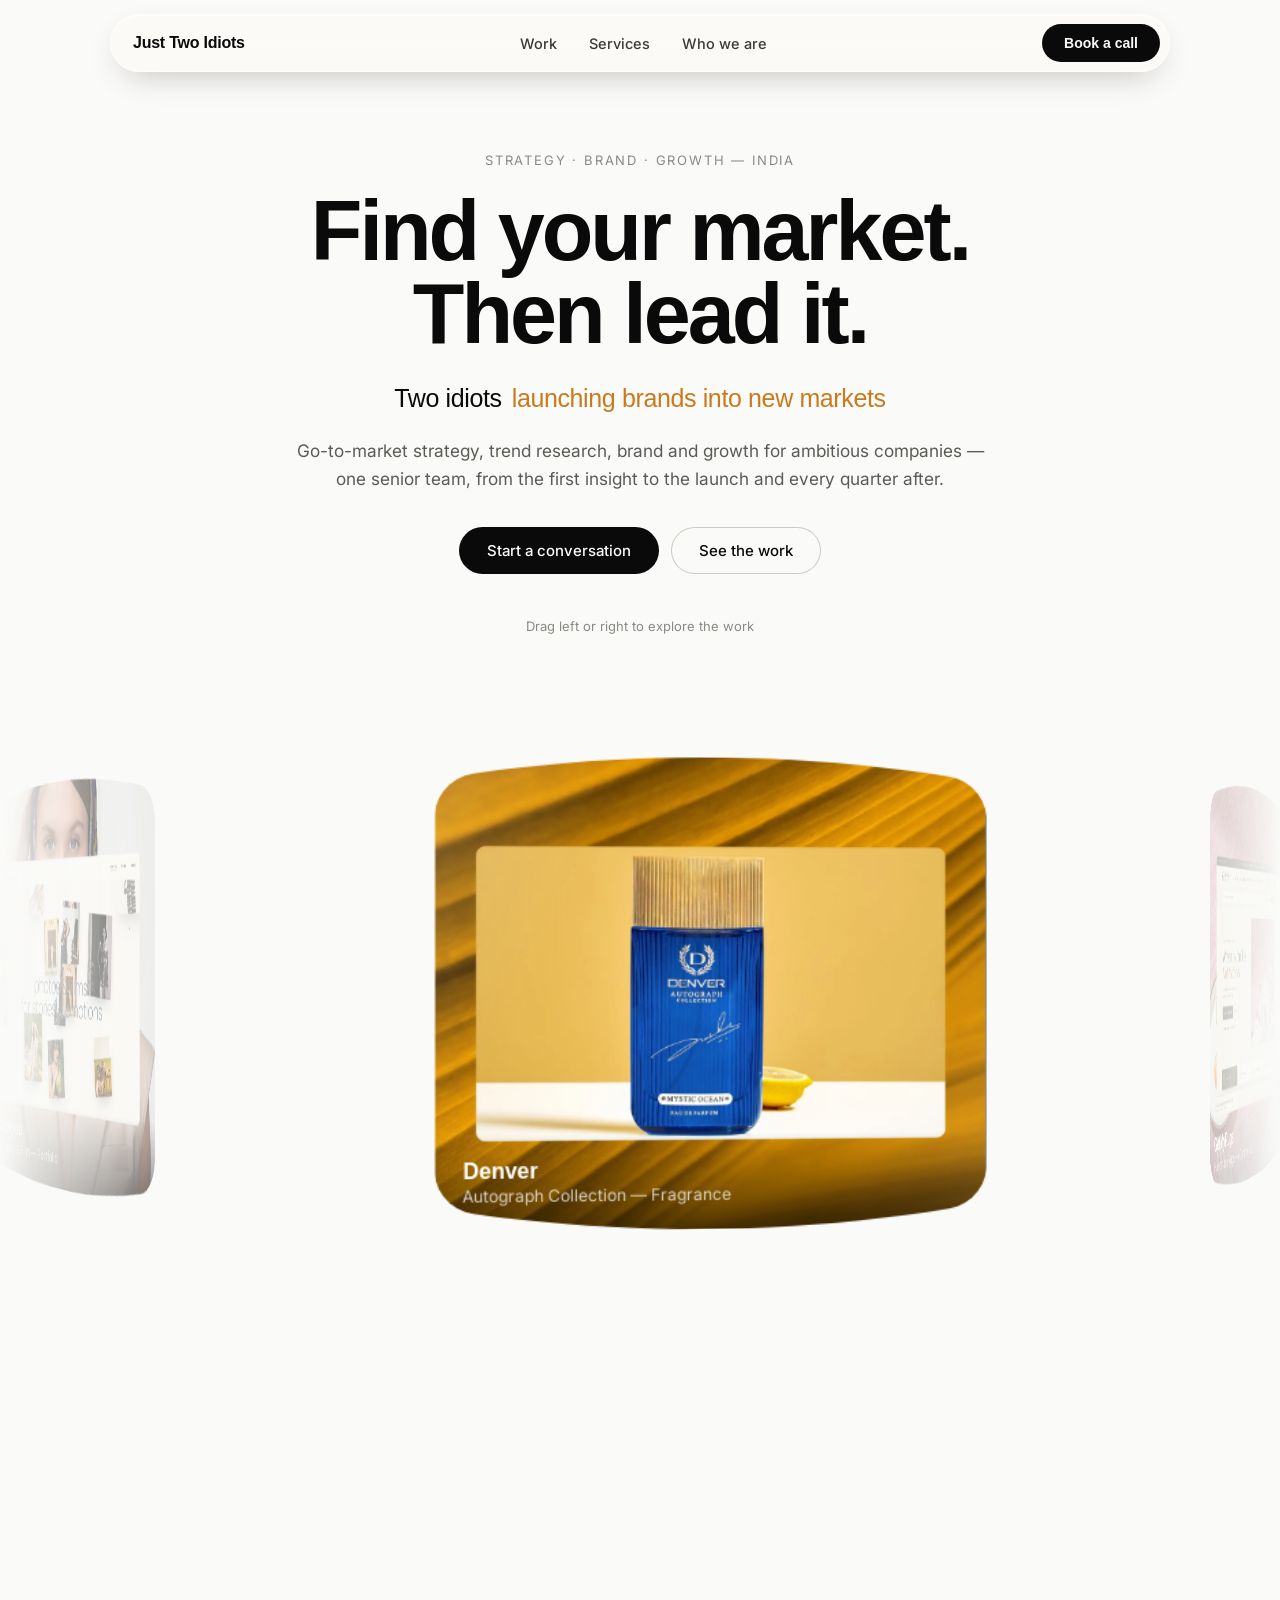
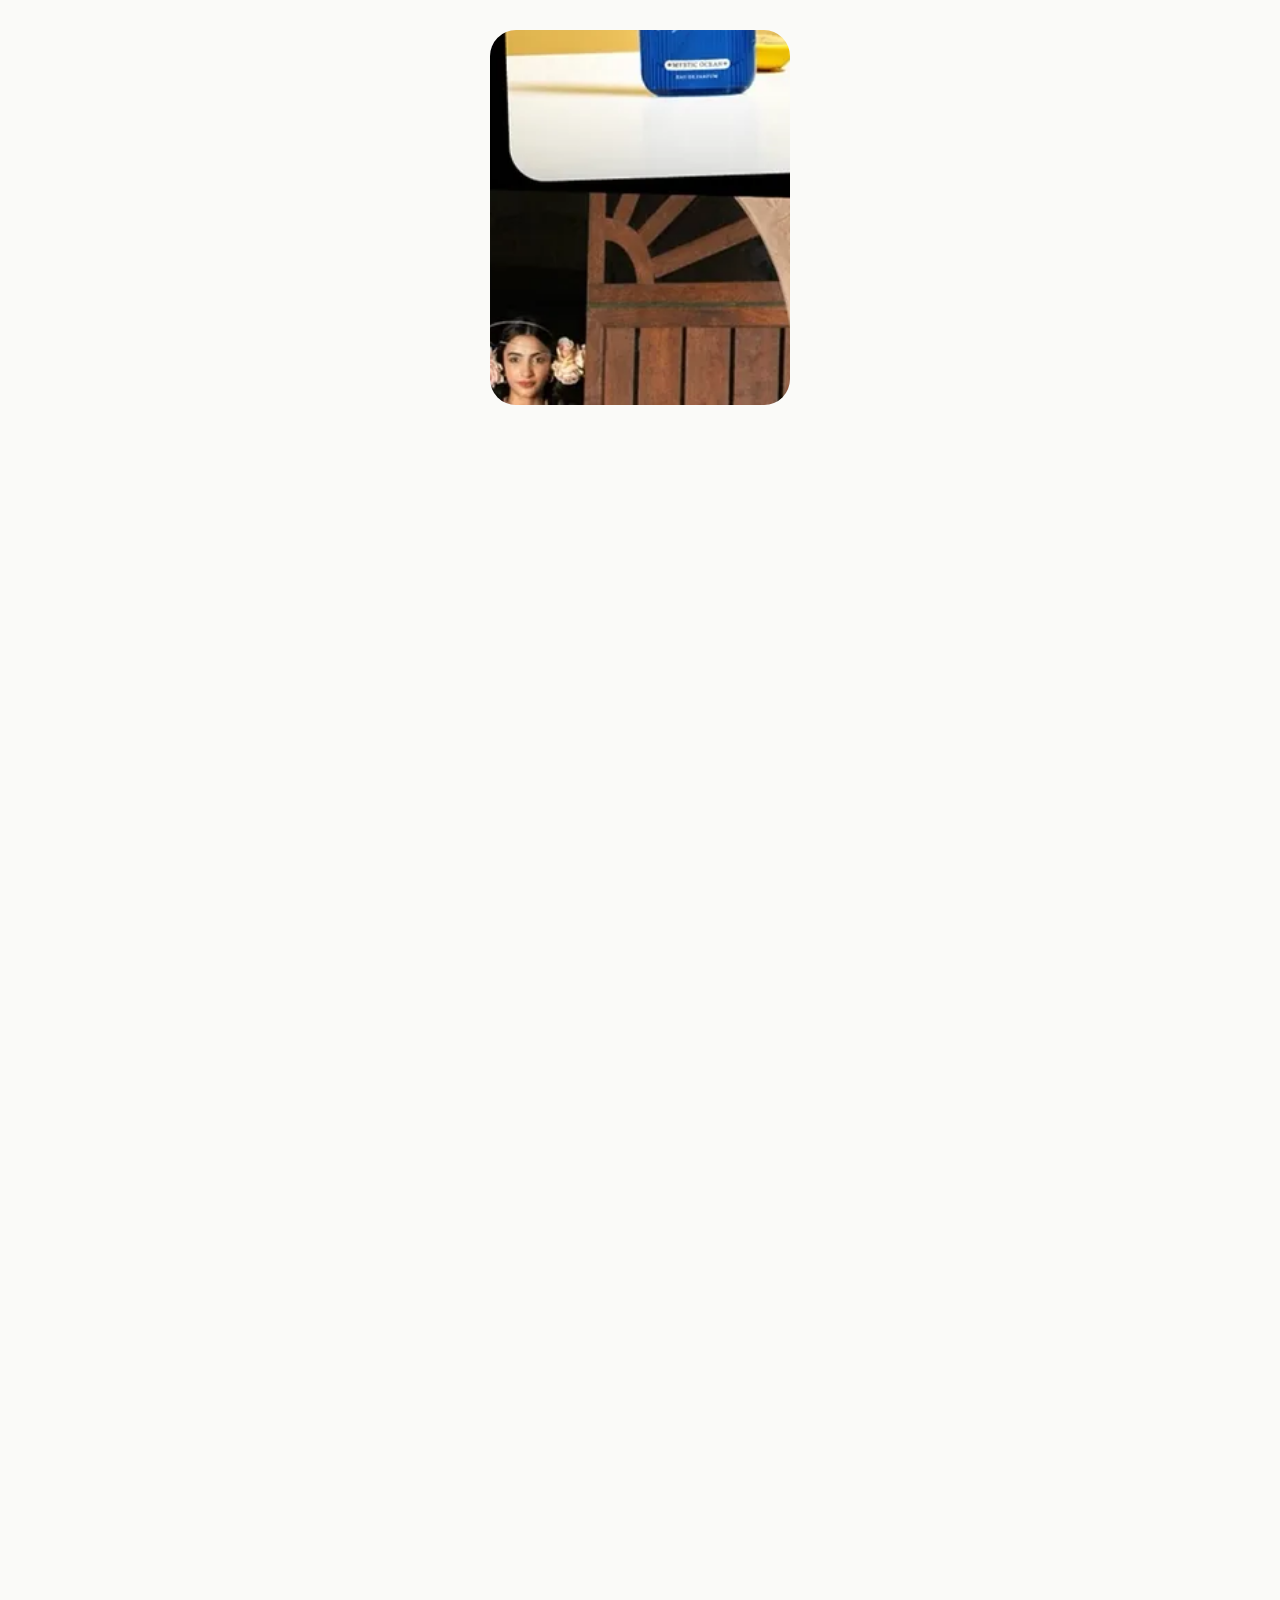
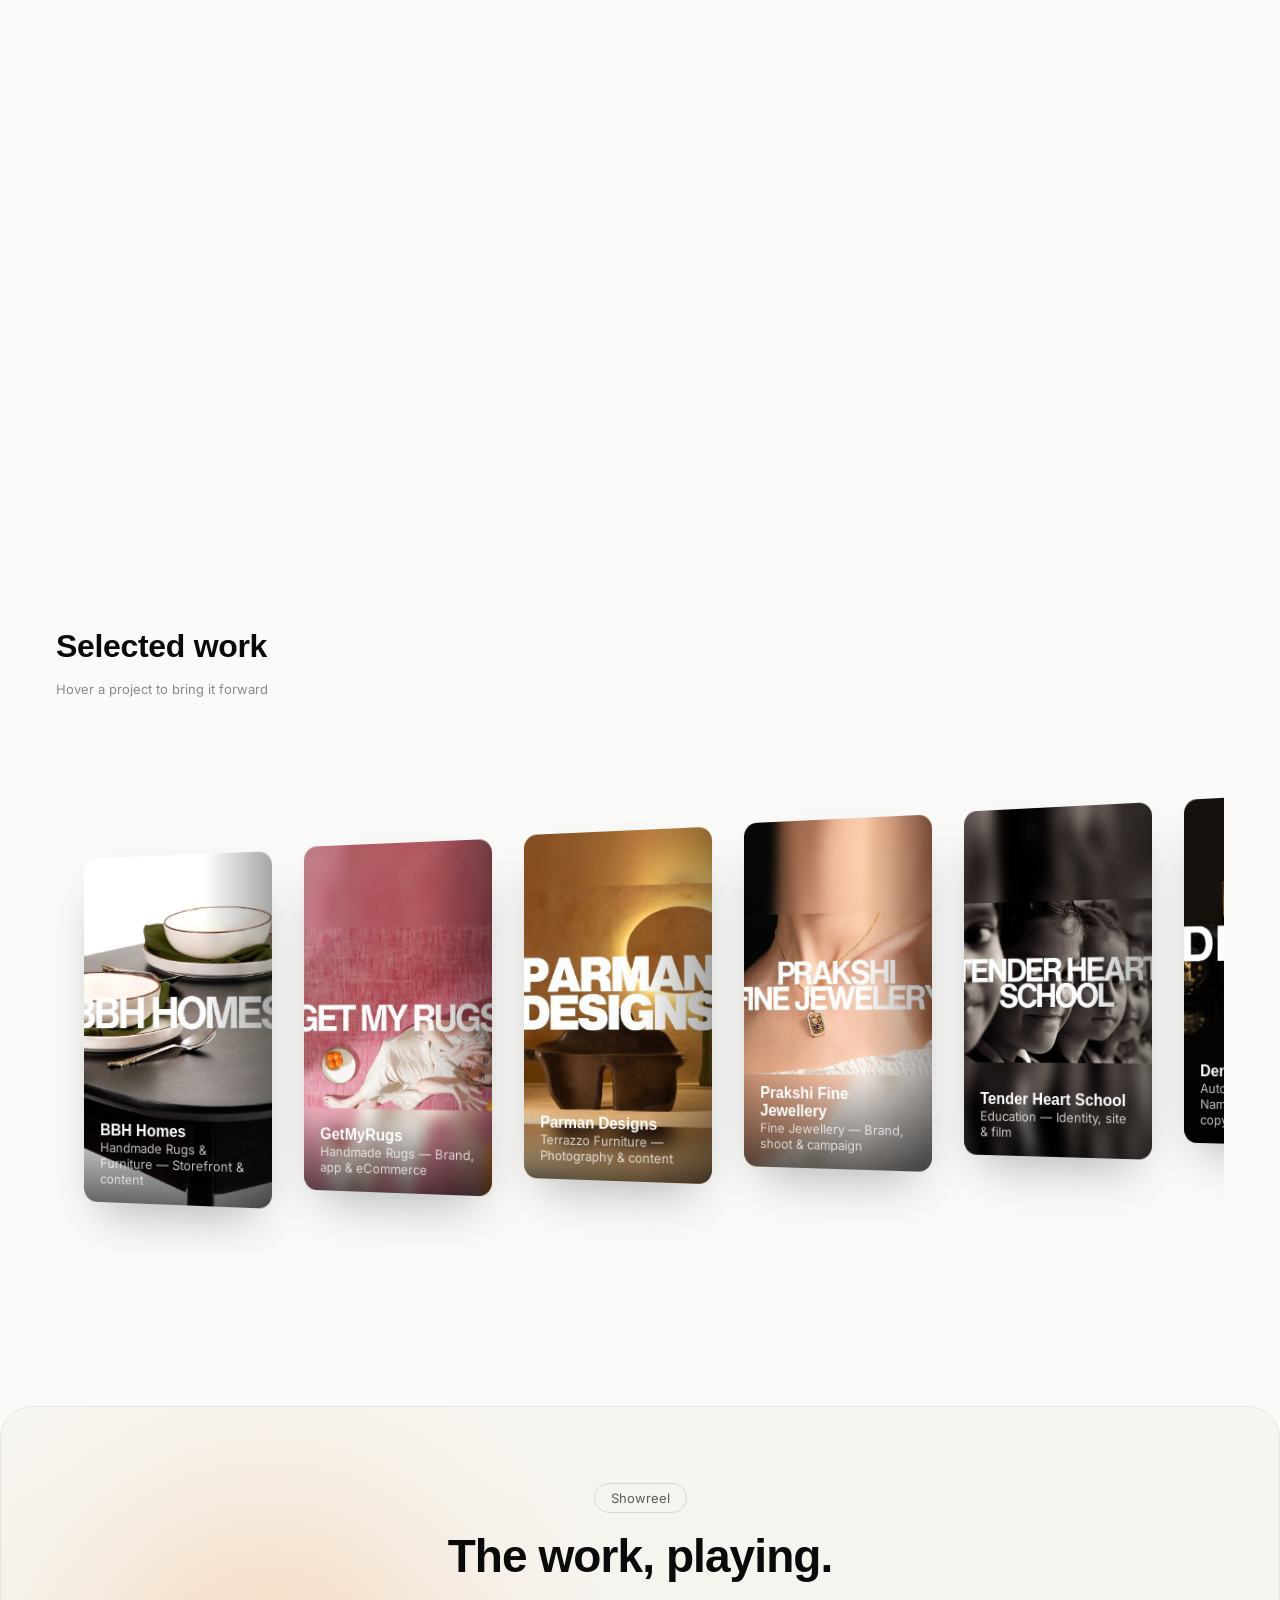
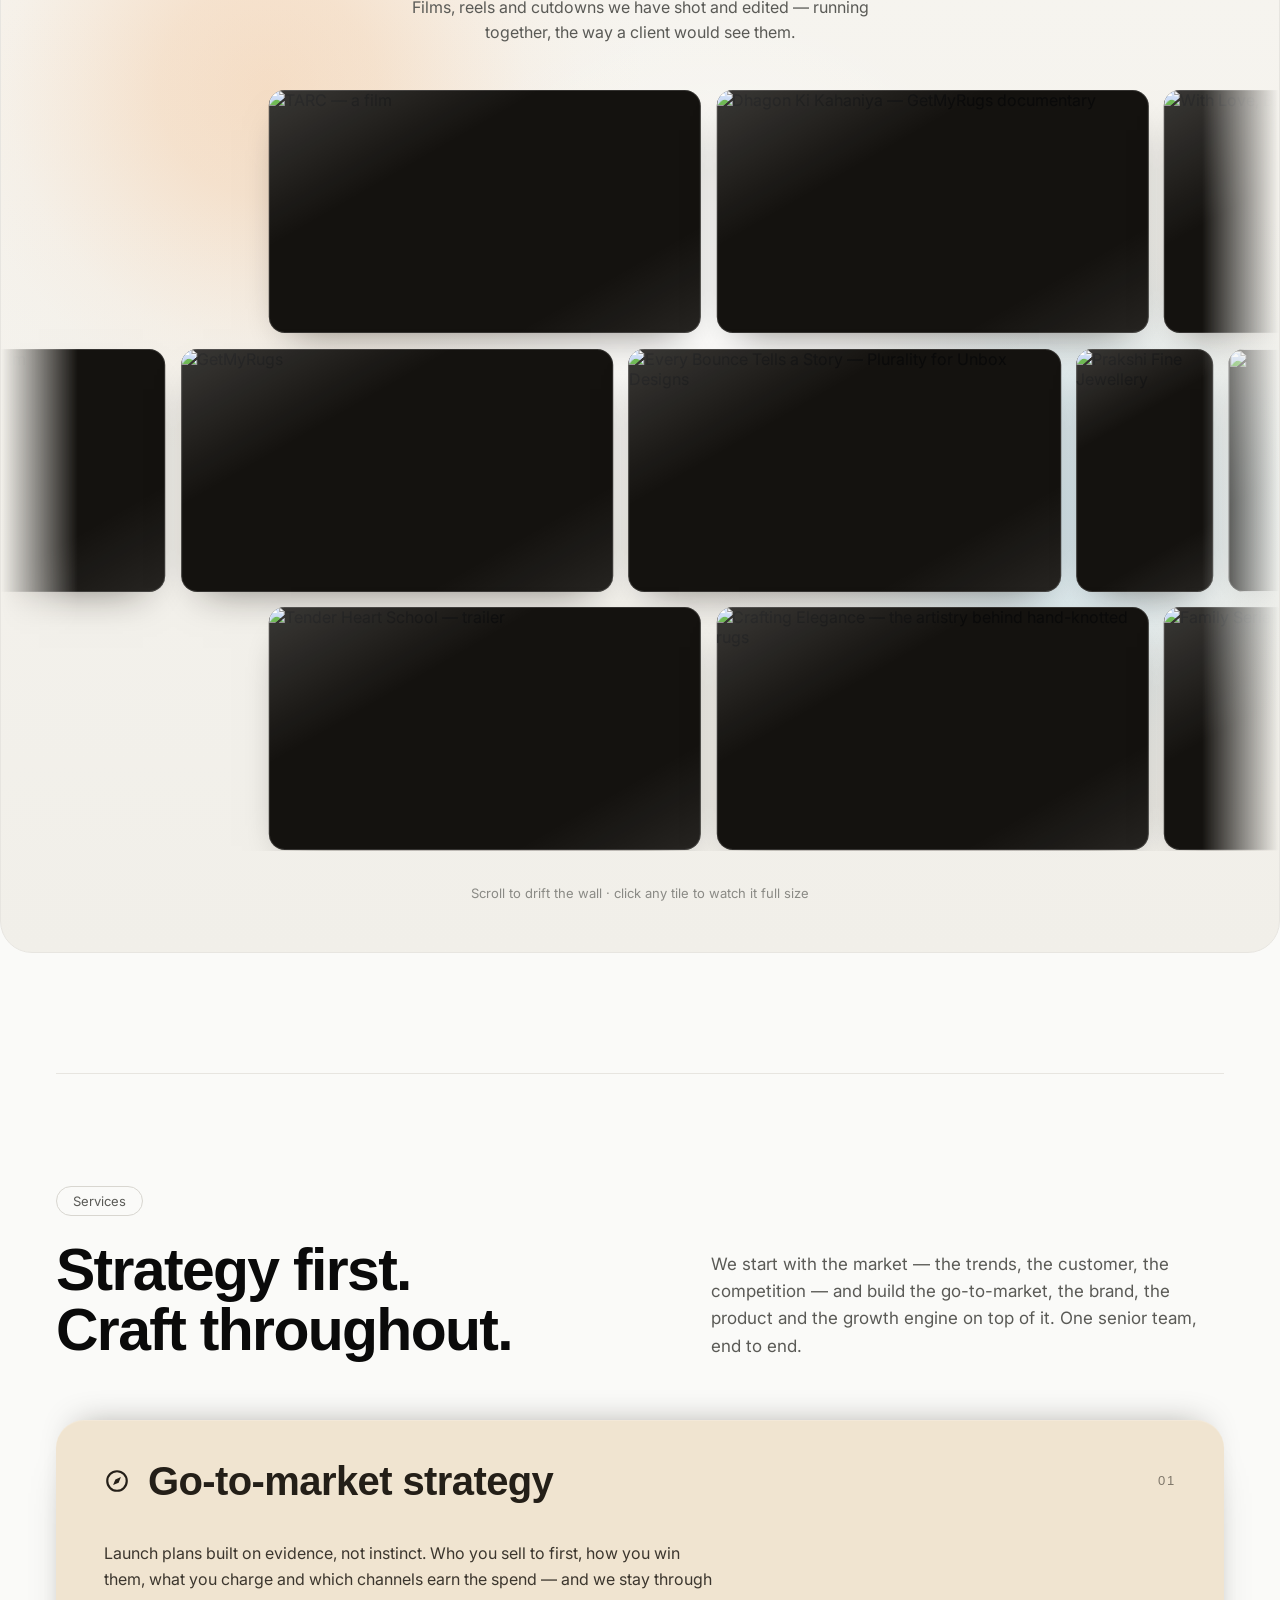
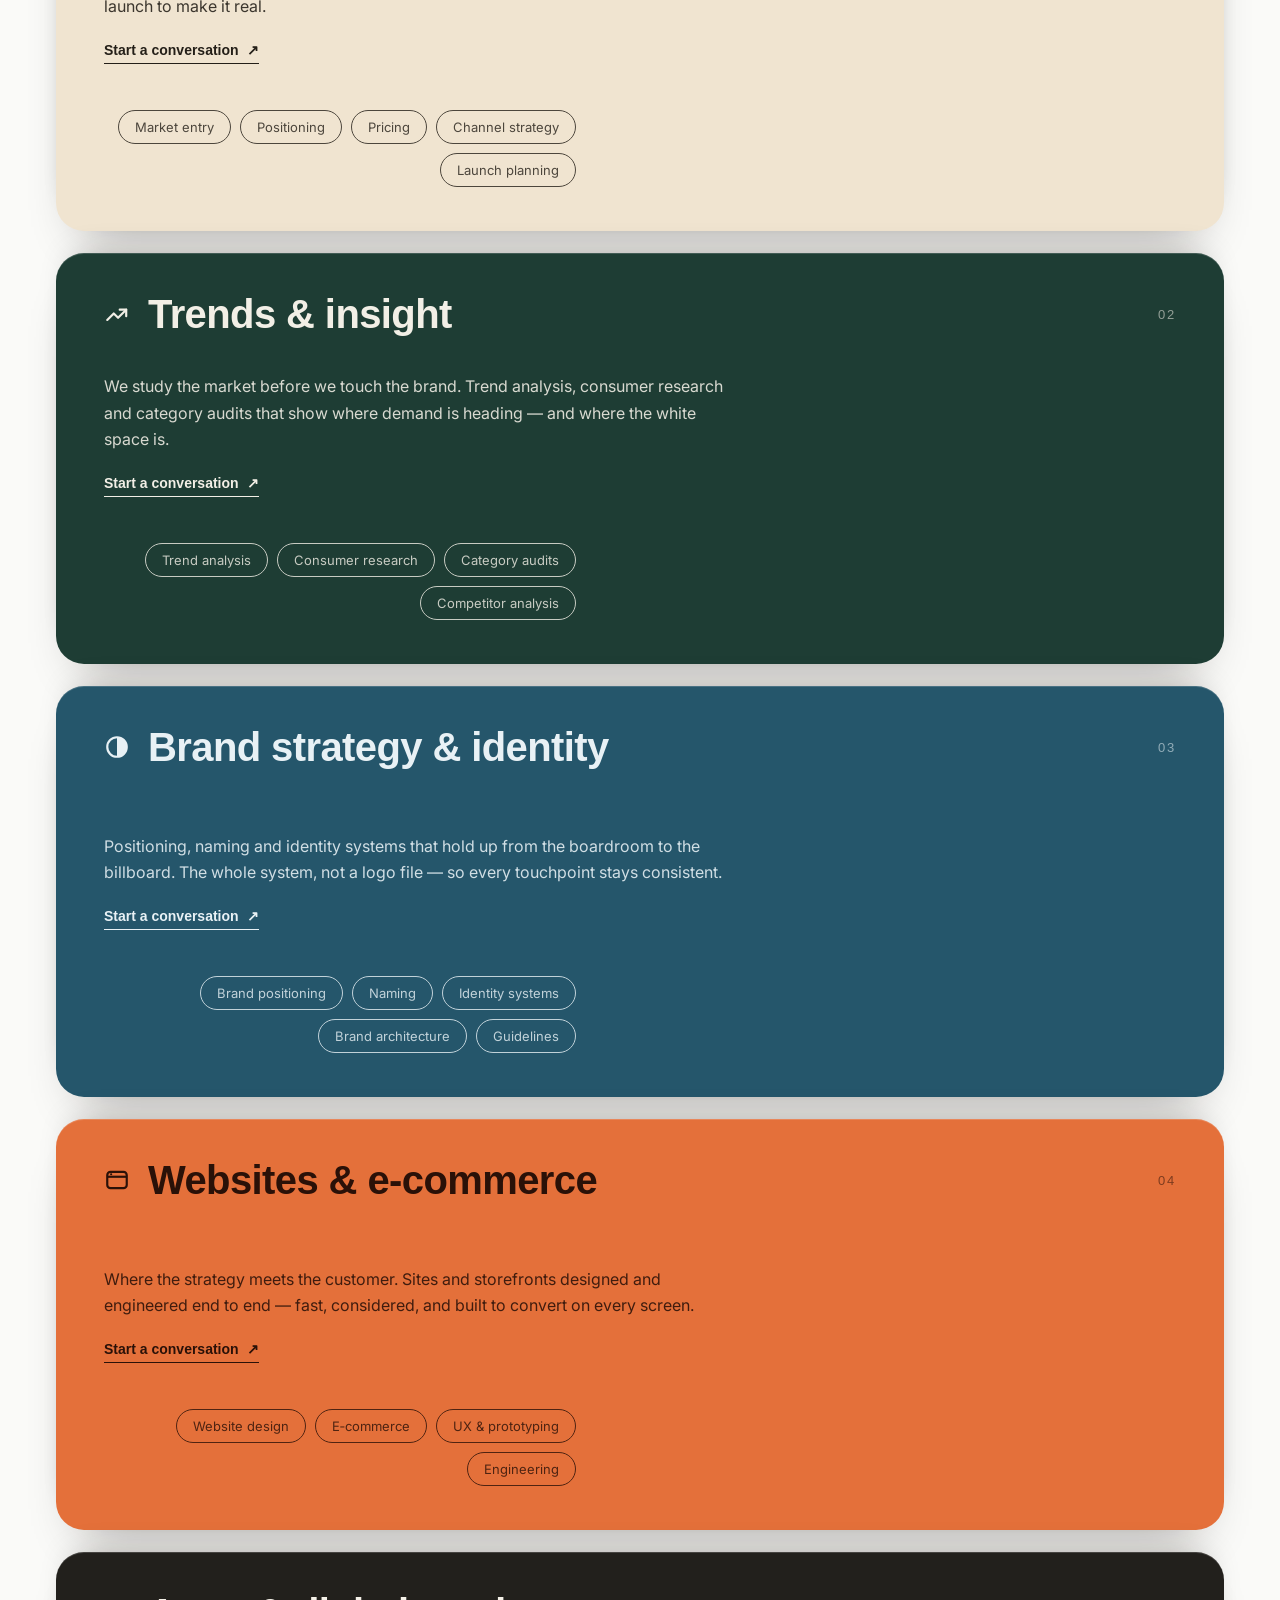
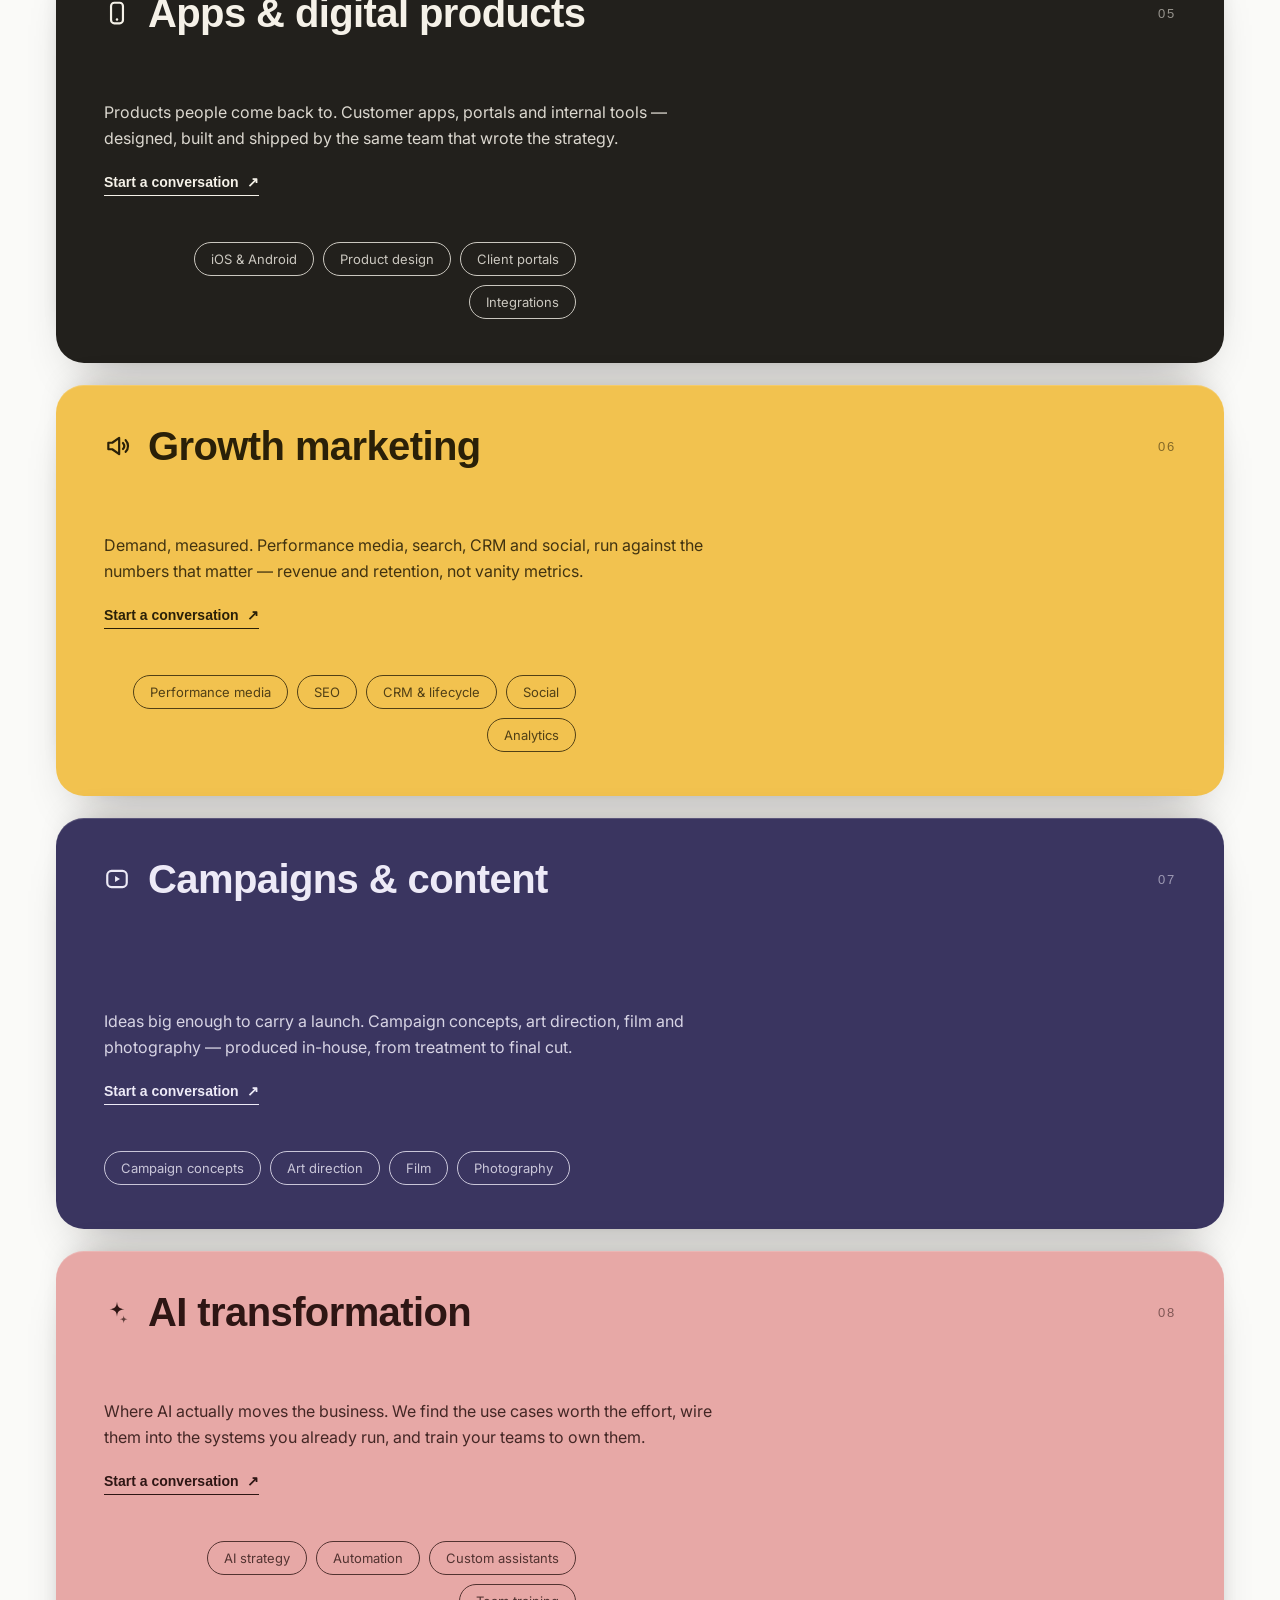
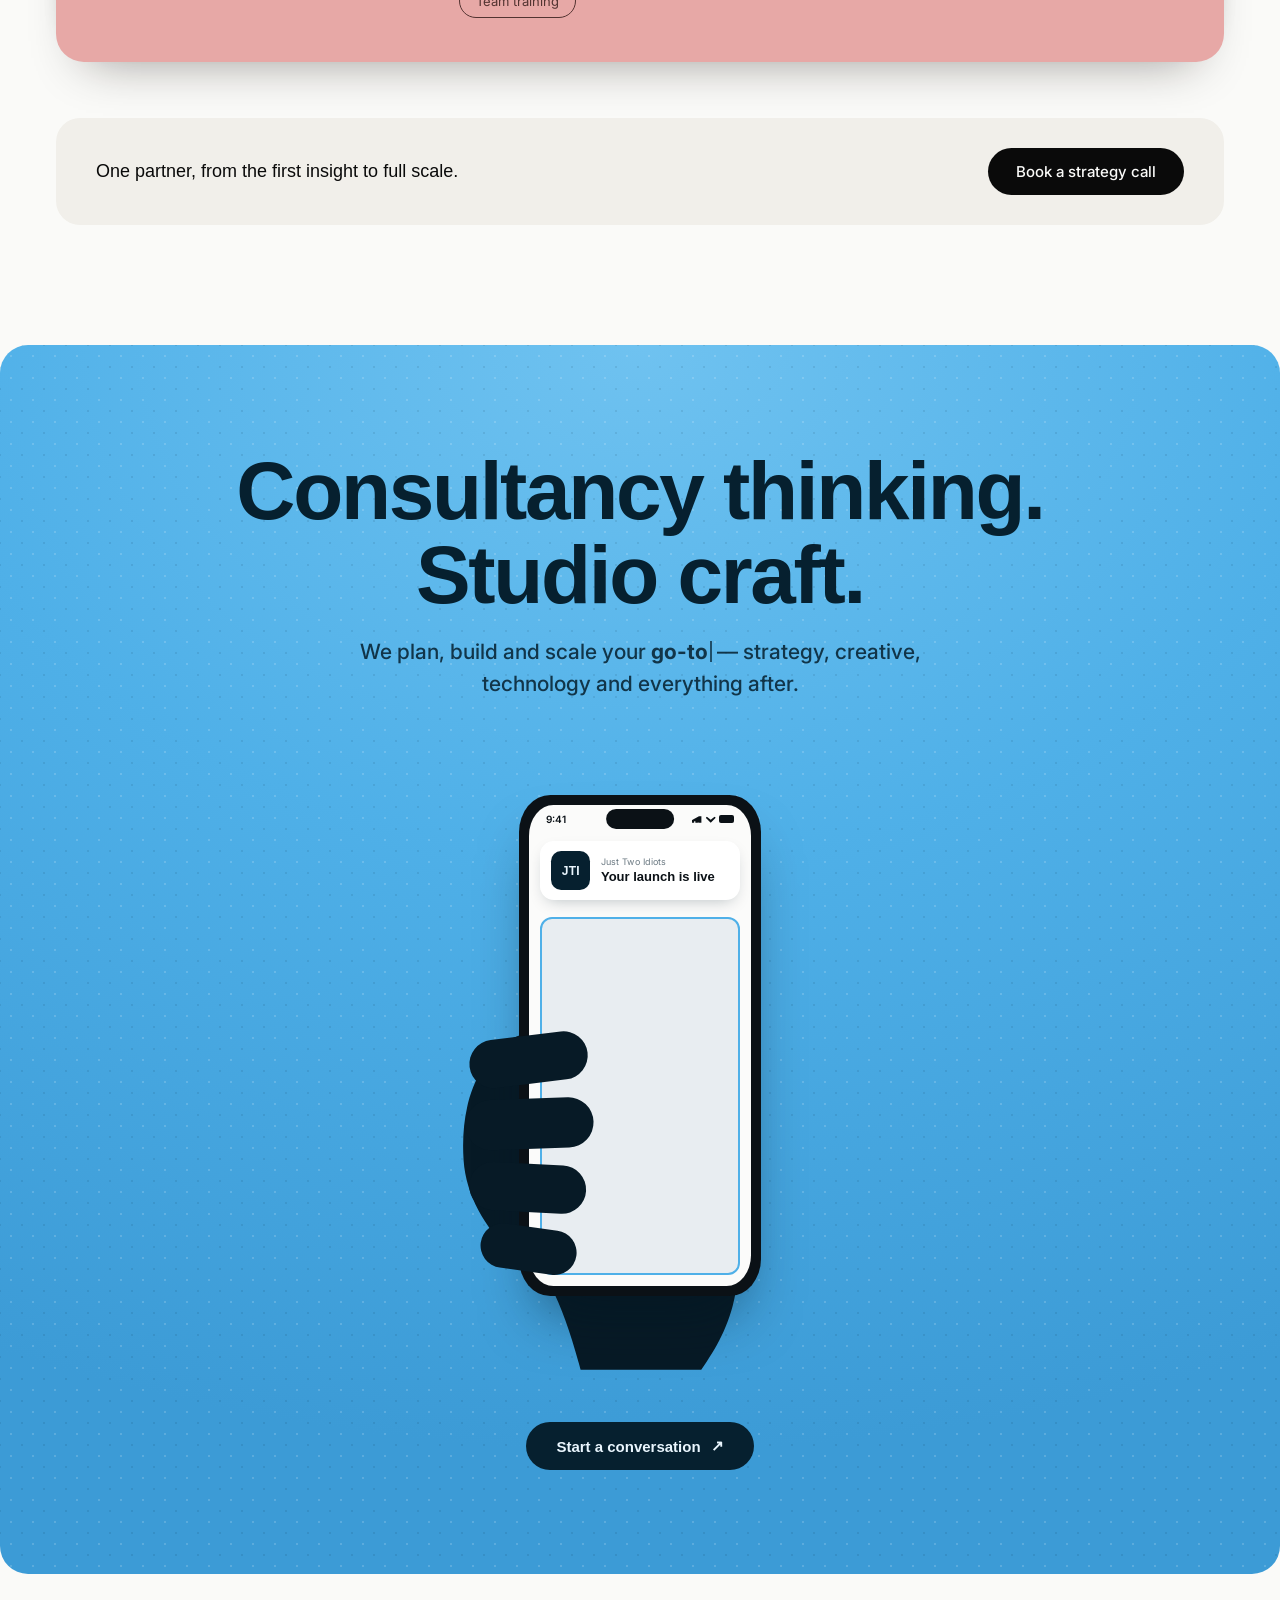
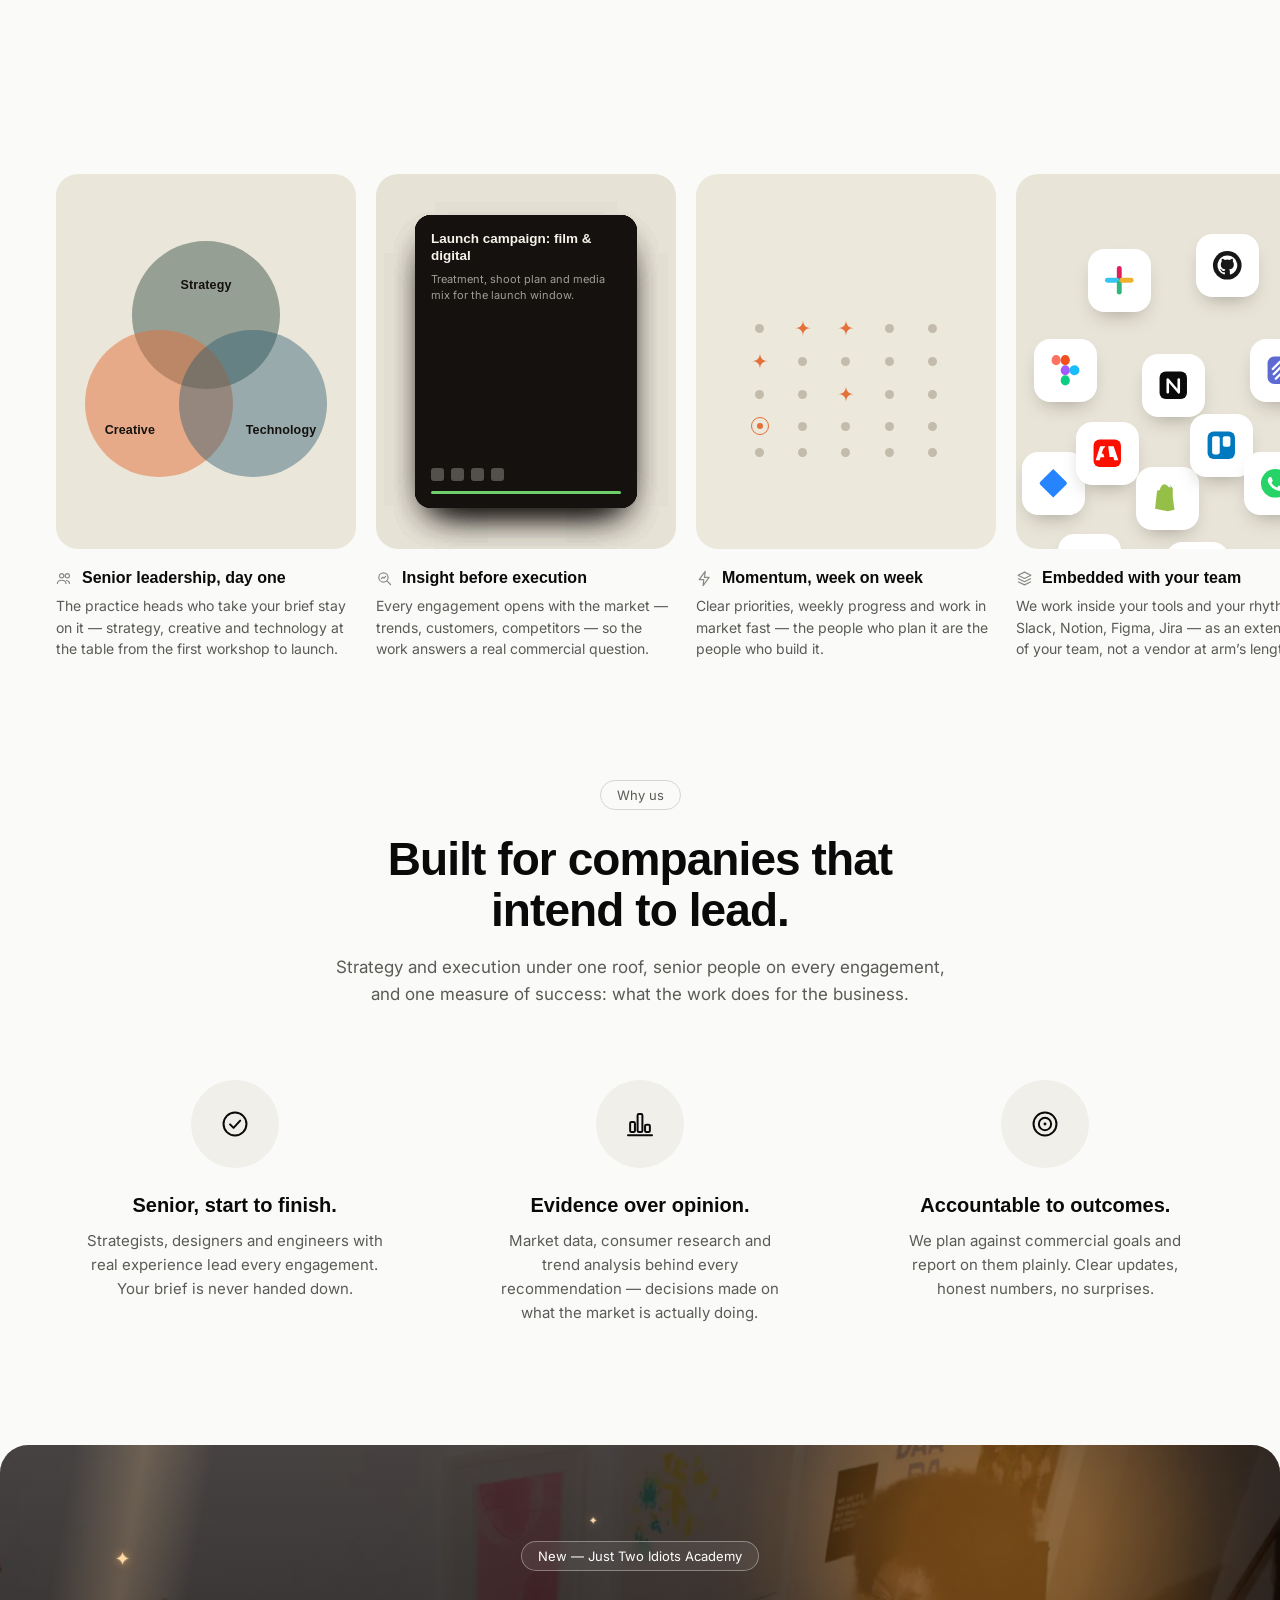
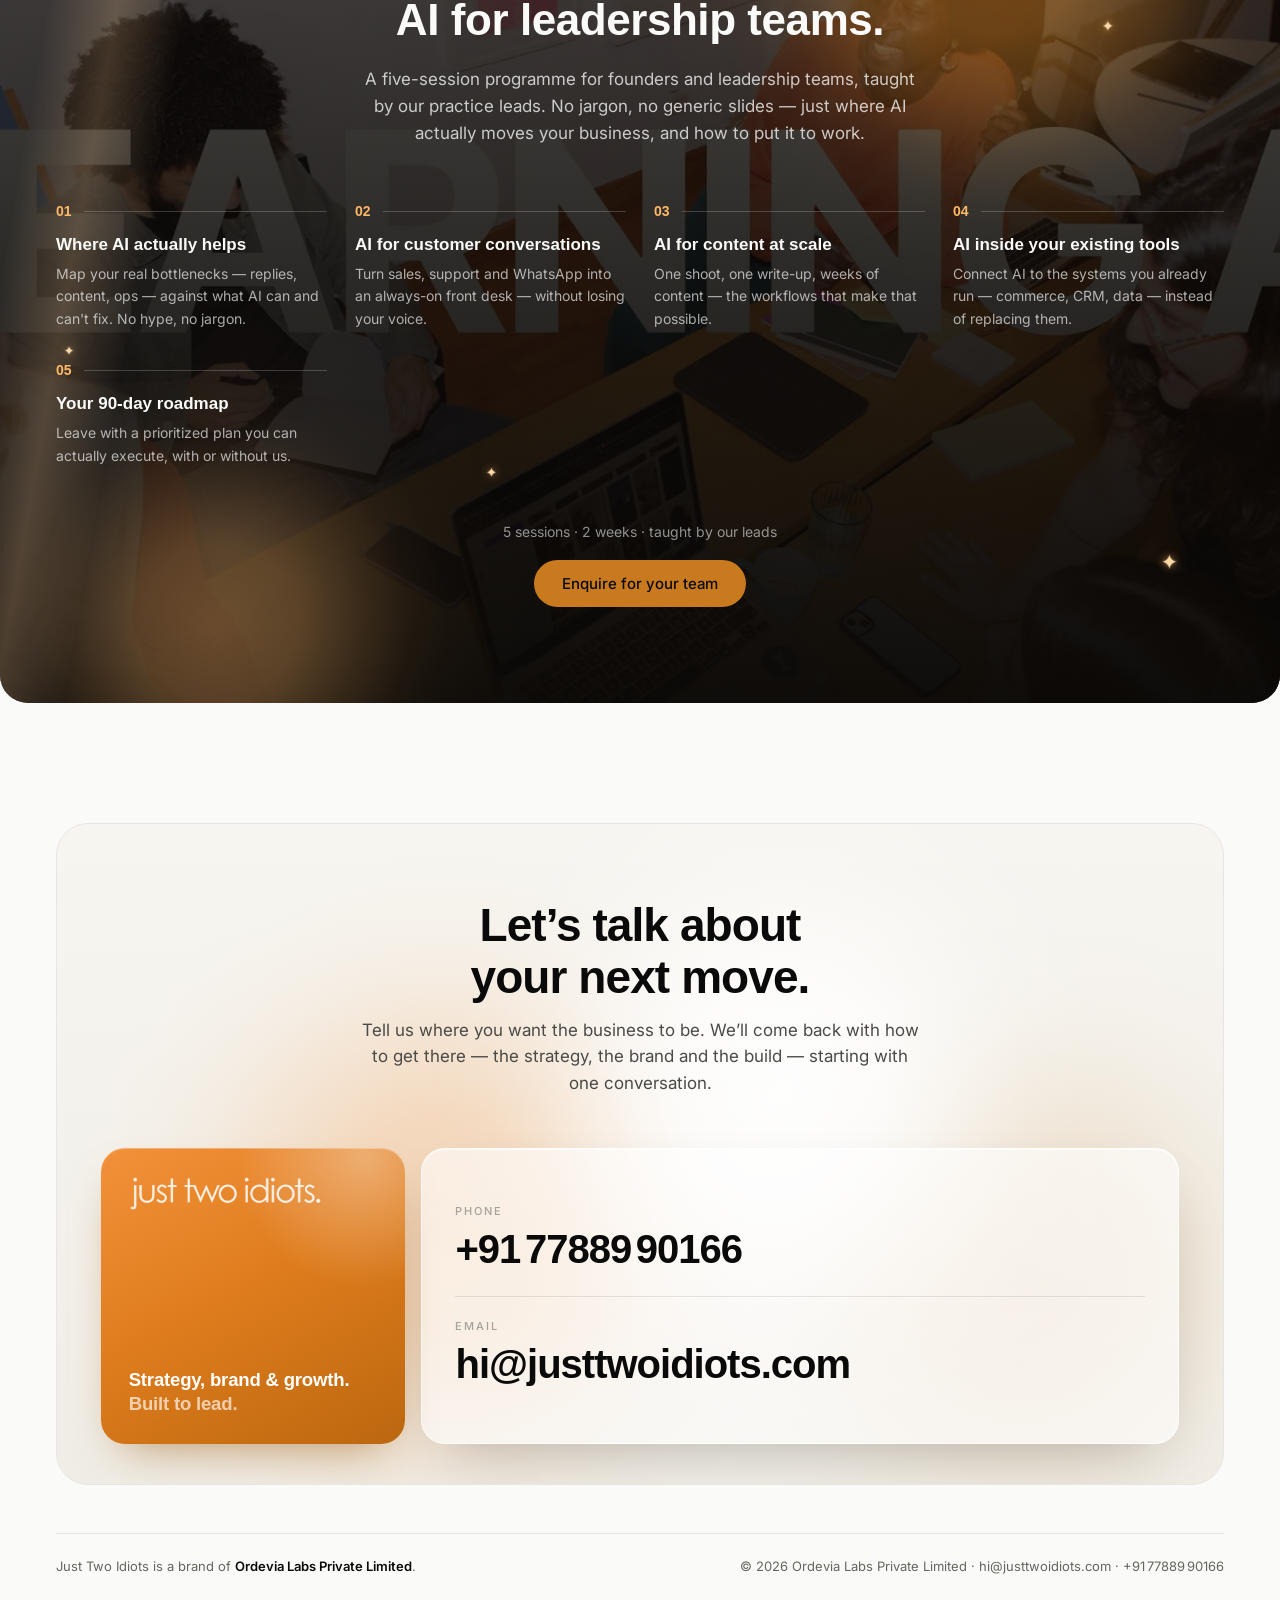
==== commit b8787062: "Show Ordevia Labs Private Limited on every page; bring back the stacking cards, without the judder L" ====
--- a/index.html
+++ b/index.html
@@ -11,7 +11,7 @@
 <link rel="preconnect" href="https://api.fontshare.com" crossorigin>
 <link href="https://fonts.googleapis.com/css2?family=Inter:wght@400;500;600&display=swap" rel="stylesheet">
 <link href="https://api.fontshare.com/v2/css?f[]=switzer@400,500,600,700&display=swap" rel="stylesheet">
-<link rel="stylesheet" href="style.css?v=1794397115">
+<link rel="stylesheet" href="style.css?v=1794486968">
 <!-- The ring is built by script.js, so its cards — the LCP element — do not
      exist at parse time and the preload scanner cannot find them. Card 0 faces
      front on load, so this is the image LCP waits for. Deliberately NOT
@@ -36,7 +36,7 @@
 <meta name="twitter:title" content="Just Two Idiots — Strategy, brand and growth agency">
 <meta name="twitter:description" content="A strategy-led agency in India. Go-to-market strategy, trend and consumer research, brand strategy and identity, digital products and growth marketing — led end to end by senior practice heads.">
 <meta name="twitter:image" content="https://justtwoidiots.com/assets/og/cover.jpg?v=2">
-<script type="application/ld+json">{"@context":"https://schema.org","@graph":[{"@type":"ProfessionalService","@id":"https://justtwoidiots.com/#studio","name":"Just Two Idiots","url":"https://justtwoidiots.com/","description":"A strategy-led agency in India. Go-to-market strategy, trend and consumer research, brand strategy and identity, digital products and growth marketing — led end to end by senior practice heads.","image":"https://justtwoidiots.com/assets/og/cover.jpg?v=2","logo":"https://justtwoidiots.com/favicon.svg","telephone":"+917788990166","areaServed":"IN","address":{"@type":"PostalAddress","addressCountry":"IN"},"employee":[{"@type":"Person","name":"Krishn Yadav","jobTitle":"Head of Design"},{"@type":"Person","name":"Manish Mahalwal","jobTitle":"Head of Tech and Strategy"}],"knowsAbout":["Go-to-market strategy","Market research","Trend analysis","Consumer insight","Brand strategy","Brand identity","Web design","Web development","E-commerce","Mobile apps","Growth marketing","Performance marketing","Campaign production","Art direction","AI transformation"]},{"@type":"WebSite","@id":"https://justtwoidiots.com/#website","url":"https://justtwoidiots.com/","name":"Just Two Idiots","publisher":{"@id":"https://justtwoidiots.com/#studio"},"inLanguage":"en"}]}</script>
+<script type="application/ld+json">{"@context":"https://schema.org","@graph":[{"@type":"ProfessionalService","@id":"https://justtwoidiots.com/#studio","name":"Just Two Idiots","url":"https://justtwoidiots.com/","description":"A strategy-led agency in India. Go-to-market strategy, trend and consumer research, brand strategy and identity, digital products and growth marketing — led end to end by senior practice heads.","image":"https://justtwoidiots.com/assets/og/cover.jpg?v=2","logo":"https://justtwoidiots.com/favicon.svg","telephone":"+917788990166","areaServed":"IN","address":{"@type":"PostalAddress","addressCountry":"IN"},"employee":[{"@type":"Person","name":"Krishn Yadav","jobTitle":"Head of Design"},{"@type":"Person","name":"Manish Mahalwal","jobTitle":"Head of Tech and Strategy"}],"knowsAbout":["Go-to-market strategy","Market research","Trend analysis","Consumer insight","Brand strategy","Brand identity","Web design","Web development","E-commerce","Mobile apps","Growth marketing","Performance marketing","Campaign production","Art direction","AI transformation"],"legalName":"Ordevia Labs Private Limited"},{"@type":"WebSite","@id":"https://justtwoidiots.com/#website","url":"https://justtwoidiots.com/","name":"Just Two Idiots","publisher":{"@id":"https://justtwoidiots.com/#studio"},"inLanguage":"en"}]}</script>
 </head>
 <body>
 <div class="wrap" id="top">
@@ -189,10 +189,10 @@
     <p class="srl-note"><span class="srl-hint-pointer">Scroll to drift the wall &middot; click any tile to watch it full size</span><span class="srl-hint-touch">Scroll to drift the wall &middot; tap any tile to watch it full size</span></p>
   </section>
 
-  <!-- Services — a practice index. Deliberately static: the old stacking deck
-       ran position:sticky + backdrop-filter on nine cards over three blurred
-       colour fields, and measured at ~10fps while scrolling on a laptop. A row
-       here only ever repaints itself, and only on hover. -->
+  <!-- Services — the stacking deck. Each card pins a sliver lower than the
+       last and the next one slides up over it. The stacking is plain
+       position:sticky on opaque cards; nothing here is computed while you
+       scroll (see the note in style.css on what used to make it judder). -->
   <section id="services" class="svc-section">
     <div class="svc-head">
       <div>
@@ -202,80 +202,179 @@
       <p class="svc-lede">We start with the market&nbsp;&mdash; the trends, the customer, the competition&nbsp;&mdash; and build the go-to-market, the brand, the product and the growth engine on top of it. One senior team, end to end.</p>
     </div>
 
-    <ol class="svc-list" role="list">
-      <li class="svc-row" style="--c:#1E3D34; --on:#F2EFE6">
-        <span class="svc-num" aria-hidden="true">01</span>
-        <h3 class="svc-title"><a class="svc-link" href="#contact">Go-to-market strategy</a></h3>
-        <div class="svc-body">
-          <p class="svc-desc">Launch plans built on evidence, not instinct. We define who you sell to first, how you win them, what you charge and which channels earn the spend&nbsp;&mdash; then stay through launch to make it real.</p>
-          <ul class="svc-tags" aria-label="Go-to-market strategy includes"><li>Market entry</li><li>Positioning</li><li>Pricing</li><li>Channel strategy</li><li>Launch planning</li></ul>
-        </div>
-        <span class="svc-arrow" aria-hidden="true">&#8599;</span>
-      </li>
-      <li class="svc-row" style="--c:#3A3560; --on:#EDEAF7">
-        <span class="svc-num" aria-hidden="true">02</span>
-        <h3 class="svc-title"><a class="svc-link" href="#contact">Trends &amp; insight</a></h3>
-        <div class="svc-body">
-          <p class="svc-desc">We study the market before we touch the brand. Trend analysis, consumer research and category audits that show where demand is heading&nbsp;&mdash; and where the white space is.</p>
-          <ul class="svc-tags" aria-label="Trends &amp; insight includes"><li>Trend analysis</li><li>Consumer research</li><li>Category audits</li><li>Competitor analysis</li></ul>
-        </div>
-        <span class="svc-arrow" aria-hidden="true">&#8599;</span>
-      </li>
-      <li class="svc-row" style="--c:#E4703A; --on:#2A1108">
-        <span class="svc-num" aria-hidden="true">03</span>
-        <h3 class="svc-title"><a class="svc-link" href="#contact">Brand strategy &amp; identity</a></h3>
-        <div class="svc-body">
-          <p class="svc-desc">Positioning, naming and identity systems that hold up from the boardroom to the billboard. The whole system, not a logo file&nbsp;&mdash; so every touchpoint downstream stays consistent.</p>
-          <ul class="svc-tags" aria-label="Brand strategy &amp; identity includes"><li>Brand positioning</li><li>Naming</li><li>Identity systems</li><li>Brand architecture</li><li>Guidelines</li></ul>
-        </div>
-        <span class="svc-arrow" aria-hidden="true">&#8599;</span>
-      </li>
-      <li class="svc-row" style="--c:#25566B; --on:#E8F1F5">
-        <span class="svc-num" aria-hidden="true">04</span>
-        <h3 class="svc-title"><a class="svc-link" href="#contact">Websites &amp; e-commerce</a></h3>
-        <div class="svc-body">
-          <p class="svc-desc">Where the strategy meets the customer. Sites and storefronts designed and engineered end to end&nbsp;&mdash; fast, considered, and built to convert on every screen.</p>
-          <ul class="svc-tags" aria-label="Websites &amp; e-commerce includes"><li>Website design</li><li>E-commerce</li><li>UX &amp; prototyping</li><li>Engineering</li></ul>
-        </div>
-        <span class="svc-arrow" aria-hidden="true">&#8599;</span>
-      </li>
-      <li class="svc-row" style="--c:#22201C; --on:#F5F1E8">
-        <span class="svc-num" aria-hidden="true">05</span>
-        <h3 class="svc-title"><a class="svc-link" href="#contact">Apps &amp; digital products</a></h3>
-        <div class="svc-body">
-          <p class="svc-desc">Products people come back to. Customer apps, portals and internal tools&nbsp;&mdash; designed, built and shipped by the same team that wrote the strategy.</p>
-          <ul class="svc-tags" aria-label="Apps &amp; digital products includes"><li>iOS &amp; Android</li><li>Product design</li><li>Client portals</li><li>Integrations</li></ul>
-        </div>
-        <span class="svc-arrow" aria-hidden="true">&#8599;</span>
-      </li>
-      <li class="svc-row" style="--c:#F2C24F; --on:#2A2008">
-        <span class="svc-num" aria-hidden="true">06</span>
-        <h3 class="svc-title"><a class="svc-link" href="#contact">Growth marketing</a></h3>
-        <div class="svc-body">
-          <p class="svc-desc">Demand, measured. Performance media, search, CRM and social, run against the numbers that matter&nbsp;&mdash; revenue and retention, not vanity metrics.</p>
-          <ul class="svc-tags" aria-label="Growth marketing includes"><li>Performance media</li><li>SEO</li><li>CRM &amp; lifecycle</li><li>Social</li><li>Analytics</li></ul>
-        </div>
-        <span class="svc-arrow" aria-hidden="true">&#8599;</span>
-      </li>
-      <li class="svc-row" style="--c:#8C3F2B; --on:#F8EDE6">
-        <span class="svc-num" aria-hidden="true">07</span>
-        <h3 class="svc-title"><a class="svc-link" href="#contact">Campaigns &amp; content</a></h3>
-        <div class="svc-body">
-          <p class="svc-desc">Ideas big enough to carry a launch. Campaign concepts, art direction, film and photography&nbsp;&mdash; produced in-house, from treatment to final cut.</p>
-          <ul class="svc-tags" aria-label="Campaigns &amp; content includes"><li>Campaign concepts</li><li>Art direction</li><li>Film</li><li>Photography</li></ul>
-        </div>
-        <span class="svc-arrow" aria-hidden="true">&#8599;</span>
-      </li>
-      <li class="svc-row" style="--c:#E7A8A6; --on:#2E1614">
-        <span class="svc-num" aria-hidden="true">08</span>
-        <h3 class="svc-title"><a class="svc-link" href="#contact">AI transformation</a></h3>
-        <div class="svc-body">
-          <p class="svc-desc">Where AI actually moves the business. We find the use cases worth the effort, wire them into the systems you already run, and train your teams to own them.</p>
-          <ul class="svc-tags" aria-label="AI transformation includes"><li>AI strategy</li><li>Automation</li><li>Custom assistants</li><li>Team training</li></ul>
-        </div>
-        <span class="svc-arrow" aria-hidden="true">&#8599;</span>
-      </li>
-    </ol>
+    <div class="svc-stack">
+      <article class="svc-panel" style="--i:0; --solid:#F0E4D0; --fg:#241F18">
+        <div class="svc-panel-inner">
+          <div class="svc-panel-head">
+            <span class="svc-panel-mark"><svg viewBox="0 0 24 24" width="26" height="26" aria-hidden="true"><circle cx="12" cy="12" r="9" fill="none" stroke="currentColor" stroke-width="2"/><path d="m15.6 8.4-2.1 5.1-5.1 2.1 2.1-5.1Z" fill="currentColor"/></svg></span>
+            <h3 class="svc-panel-title">Go-to-market strategy</h3>
+            <span class="svc-panel-num">01</span>
+          </div>
+          <div class="svc-panel-body">
+            <div class="svc-panel-copy">
+              <p class="svc-panel-desc">Launch plans built on evidence, not instinct. Who you sell to first, how you win them, what you charge and which channels earn the spend&nbsp;&mdash; and we stay through launch to make it real.</p>
+              <a href="#contact" class="svc-panel-link">Start a conversation <span class="svc-panel-arrow">&#8599;</span></a>
+            </div>
+            <div class="svc-panel-tags">
+              <span>Market entry</span>
+              <span>Positioning</span>
+              <span>Pricing</span>
+              <span>Channel strategy</span>
+              <span>Launch planning</span>
+            </div>
+          </div>
+        </div>
+      </article>
+      <article class="svc-panel" style="--i:1; --solid:#1E3D34; --fg:#F2EFE6">
+        <div class="svc-panel-inner">
+          <div class="svc-panel-head">
+            <span class="svc-panel-mark"><svg viewBox="0 0 24 24" width="26" height="26" aria-hidden="true"><path d="M3 17.5 9 11.5l4 4L20.5 8" fill="none" stroke="currentColor" stroke-width="2" stroke-linecap="round" stroke-linejoin="round"/><path d="M14.5 8h6v6" fill="none" stroke="currentColor" stroke-width="2" stroke-linecap="round" stroke-linejoin="round"/></svg></span>
+            <h3 class="svc-panel-title">Trends &amp; insight</h3>
+            <span class="svc-panel-num">02</span>
+          </div>
+          <div class="svc-panel-body">
+            <div class="svc-panel-copy">
+              <p class="svc-panel-desc">We study the market before we touch the brand. Trend analysis, consumer research and category audits that show where demand is heading&nbsp;&mdash; and where the white space is.</p>
+              <a href="#contact" class="svc-panel-link">Start a conversation <span class="svc-panel-arrow">&#8599;</span></a>
+            </div>
+            <div class="svc-panel-tags">
+              <span>Trend analysis</span>
+              <span>Consumer research</span>
+              <span>Category audits</span>
+              <span>Competitor analysis</span>
+            </div>
+          </div>
+        </div>
+      </article>
+      <article class="svc-panel" style="--i:2; --solid:#25566B; --fg:#E8F1F5">
+        <div class="svc-panel-inner">
+          <div class="svc-panel-head">
+            <span class="svc-panel-mark"><svg viewBox="0 0 24 24" width="26" height="26" aria-hidden="true"><path d="M12 3a9 9 0 0 1 0 18Z" fill="currentColor"/><circle cx="12" cy="12" r="9" fill="none" stroke="currentColor" stroke-width="2"/></svg></span>
+            <h3 class="svc-panel-title">Brand strategy &amp; identity</h3>
+            <span class="svc-panel-num">03</span>
+          </div>
+          <div class="svc-panel-body">
+            <div class="svc-panel-copy">
+              <p class="svc-panel-desc">Positioning, naming and identity systems that hold up from the boardroom to the billboard. The whole system, not a logo file&nbsp;&mdash; so every touchpoint stays consistent.</p>
+              <a href="#contact" class="svc-panel-link">Start a conversation <span class="svc-panel-arrow">&#8599;</span></a>
+            </div>
+            <div class="svc-panel-tags">
+              <span>Brand positioning</span>
+              <span>Naming</span>
+              <span>Identity systems</span>
+              <span>Brand architecture</span>
+              <span>Guidelines</span>
+            </div>
+          </div>
+        </div>
+      </article>
+      <article class="svc-panel" style="--i:3; --solid:#E4703A; --fg:#2A1108">
+        <div class="svc-panel-inner">
+          <div class="svc-panel-head">
+            <span class="svc-panel-mark"><svg viewBox="0 0 24 24" width="26" height="26" aria-hidden="true"><rect x="3" y="4.5" width="18" height="15" rx="3" fill="none" stroke="currentColor" stroke-width="2"/><path d="M3 9h18" stroke="currentColor" stroke-width="2"/><circle cx="6.6" cy="6.7" r="1" fill="currentColor"/></svg></span>
+            <h3 class="svc-panel-title">Websites &amp; e&#8209;commerce</h3>
+            <span class="svc-panel-num">04</span>
+          </div>
+          <div class="svc-panel-body">
+            <div class="svc-panel-copy">
+              <p class="svc-panel-desc">Where the strategy meets the customer. Sites and storefronts designed and engineered end to end&nbsp;&mdash; fast, considered, and built to convert on every screen.</p>
+              <a href="#contact" class="svc-panel-link">Start a conversation <span class="svc-panel-arrow">&#8599;</span></a>
+            </div>
+            <div class="svc-panel-tags">
+              <span>Website design</span>
+              <span>E&#8209;commerce</span>
+              <span>UX &amp; prototyping</span>
+              <span>Engineering</span>
+            </div>
+          </div>
+        </div>
+      </article>
+      <article class="svc-panel" style="--i:4; --solid:#22201C; --fg:#F5F1E8">
+        <div class="svc-panel-inner">
+          <div class="svc-panel-head">
+            <span class="svc-panel-mark"><svg viewBox="0 0 24 24" width="26" height="26" aria-hidden="true"><rect x="6.5" y="2.5" width="11" height="19" rx="3" fill="none" stroke="currentColor" stroke-width="2"/><circle cx="12" cy="18" r="1.15" fill="currentColor"/></svg></span>
+            <h3 class="svc-panel-title">Apps &amp; digital products</h3>
+            <span class="svc-panel-num">05</span>
+          </div>
+          <div class="svc-panel-body">
+            <div class="svc-panel-copy">
+              <p class="svc-panel-desc">Products people come back to. Customer apps, portals and internal tools&nbsp;&mdash; designed, built and shipped by the same team that wrote the strategy.</p>
+              <a href="#contact" class="svc-panel-link">Start a conversation <span class="svc-panel-arrow">&#8599;</span></a>
+            </div>
+            <div class="svc-panel-tags">
+              <span>iOS &amp; Android</span>
+              <span>Product design</span>
+              <span>Client portals</span>
+              <span>Integrations</span>
+            </div>
+          </div>
+        </div>
+      </article>
+      <article class="svc-panel" style="--i:5; --solid:#F2C24F; --fg:#2A2008">
+        <div class="svc-panel-inner">
+          <div class="svc-panel-head">
+            <span class="svc-panel-mark"><svg viewBox="0 0 24 24" width="26" height="26" aria-hidden="true"><path d="M4 15V9h3.6L14 4.5v15L7.6 15H4Z" fill="none" stroke="currentColor" stroke-width="2" stroke-linejoin="round"/><path d="M17.5 9.2a4.2 4.2 0 0 1 0 5.6" fill="none" stroke="currentColor" stroke-width="2" stroke-linecap="round"/><path d="M20 6.6a7.8 7.8 0 0 1 0 10.8" fill="none" stroke="currentColor" stroke-width="2" stroke-linecap="round"/></svg></span>
+            <h3 class="svc-panel-title">Growth marketing</h3>
+            <span class="svc-panel-num">06</span>
+          </div>
+          <div class="svc-panel-body">
+            <div class="svc-panel-copy">
+              <p class="svc-panel-desc">Demand, measured. Performance media, search, CRM and social, run against the numbers that matter&nbsp;&mdash; revenue and retention, not vanity metrics.</p>
+              <a href="#contact" class="svc-panel-link">Start a conversation <span class="svc-panel-arrow">&#8599;</span></a>
+            </div>
+            <div class="svc-panel-tags">
+              <span>Performance media</span>
+              <span>SEO</span>
+              <span>CRM &amp; lifecycle</span>
+              <span>Social</span>
+              <span>Analytics</span>
+            </div>
+          </div>
+        </div>
+      </article>
+      <article class="svc-panel" style="--i:6; --solid:#3A3560; --fg:#EDEAF7">
+        <div class="svc-panel-inner">
+          <div class="svc-panel-head">
+            <span class="svc-panel-mark"><svg viewBox="0 0 24 24" width="26" height="26" aria-hidden="true"><rect x="3" y="4.5" width="18" height="15" rx="4" fill="none" stroke="currentColor" stroke-width="2"/><path d="M10.2 9.3v5.4l4.6-2.7Z" fill="currentColor"/></svg></span>
+            <h3 class="svc-panel-title">Campaigns &amp; content</h3>
+            <span class="svc-panel-num">07</span>
+          </div>
+          <div class="svc-panel-body">
+            <div class="svc-panel-copy">
+              <p class="svc-panel-desc">Ideas big enough to carry a launch. Campaign concepts, art direction, film and photography&nbsp;&mdash; produced in-house, from treatment to final cut.</p>
+              <a href="#contact" class="svc-panel-link">Start a conversation <span class="svc-panel-arrow">&#8599;</span></a>
+            </div>
+            <div class="svc-panel-tags">
+              <span>Campaign concepts</span>
+              <span>Art direction</span>
+              <span>Film</span>
+              <span>Photography</span>
+            </div>
+          </div>
+        </div>
+      </article>
+      <article class="svc-panel" style="--i:7; --solid:#E7A8A6; --fg:#2E1614">
+        <div class="svc-panel-inner">
+          <div class="svc-panel-head">
+            <span class="svc-panel-mark"><svg viewBox="0 0 24 24" width="26" height="26" aria-hidden="true"><path d="M12 2.5c.5 5 1.9 6.4 6.9 6.9-5 .5-6.4 1.9-6.9 6.9-.5-5-1.9-6.4-6.9-6.9 5-.5 6.4-1.9 6.9-6.9Z" fill="currentColor"/><path d="M18.2 15.1c.28 2.6 1 3.3 3.6 3.6-2.6.28-3.32 1-3.6 3.6-.28-2.6-1-3.32-3.6-3.6 2.6-.28 3.32-1 3.6-3.6Z" fill="currentColor" opacity=".72"/></svg></span>
+            <h3 class="svc-panel-title">AI transformation</h3>
+            <span class="svc-panel-num">08</span>
+          </div>
+          <div class="svc-panel-body">
+            <div class="svc-panel-copy">
+              <p class="svc-panel-desc">Where AI actually moves the business. We find the use cases worth the effort, wire them into the systems you already run, and train your teams to own them.</p>
+              <a href="#contact" class="svc-panel-link">Start a conversation <span class="svc-panel-arrow">&#8599;</span></a>
+            </div>
+            <div class="svc-panel-tags">
+              <span>AI strategy</span>
+              <span>Automation</span>
+              <span>Custom assistants</span>
+              <span>Team training</span>
+            </div>
+          </div>
+        </div>
+      </article>
+    </div>
 
     <div class="svc-cta">
       <div class="svc-cta-copy">One partner, from the first insight to full scale.</div>
@@ -493,8 +592,16 @@
     </div>
   </section>
 
+  <!-- Legal entity. Just Two Idiots is the trading brand; the company behind
+       it is named here, on every page, so a bank, payment provider or client
+       can match the site to the registered business. -->
+  <footer class="site-foot">
+    <p class="site-foot-legal">Just Two Idiots is a brand of <strong>Ordevia Labs Private Limited</strong>.</p>
+    <p class="site-foot-meta">&copy; 2026 Ordevia Labs Private Limited <span aria-hidden="true">&middot;</span> <a href="mailto:hi@justtwoidiots.com">hi@justtwoidiots.com</a> <span aria-hidden="true">&middot;</span> <a href="tel:+917788990166">+91&#8239;77889&#8239;90166</a></p>
+  </footer>
+
 </div>
-<script defer src="script.js?v=1794397115"></script>
+<script defer src="script.js?v=1794486968"></script>
 <script defer src="nav.js?v=1788468067"></script>
 </body>
 </html>
--- a/style.css
+++ b/style.css
@@ -542,19 +542,36 @@
   50%      { transform: translateY(-8px) rotate(-3deg); }
 }
 
-/* ---- Services — a practice index ----------------------------------------
-   Eight rows on hairlines, numbered, with the colour of each practice held
-   back for a swatch and a hover fill. This replaced a scroll-stacking deck:
-   nine position:sticky cards, each with backdrop-filter over three
-   80px-blurred colour fields, plus a script measuring all nine every frame
-   to dim them. It profiled at ~10fps while scrolling on a laptop, and the
-   translucent cards let the colour field and the card beneath show through,
-   which is the "colours going here and there". Nothing here moves with the
-   scroll: a row repaints itself on hover and that is all. */
+/* ---- Services — the stacking deck -----------------------------------------
+   Full-width cards that pile up as you scroll: each pins a sliver lower than
+   the one before, and the next slides up over it and leaves a coloured strip
+   of it showing, so the eight end up as a layered stack.
+
+   WHY THIS VERSION DOES NOT JUDDER. The first deck juddered because of what
+   was layered onto the stacking, not the stacking itself:
+   - every card was translucent with backdrop-filter: blur(20px), so the
+     browser re-blurred the screen behind all nine cards on every frame, and
+     the card underneath showed through the one on top;
+   - three 80px-blurred colour blobs sat behind the deck, re-blurred every
+     frame as well — together with the glass, ~10fps on a laptop;
+   - a script measured all nine cards on every scroll frame to dim the covered
+     ones, so the dimming ran a frame behind the cards and visibly lagged.
+   None of that is here. The cards are opaque, there is no blur anywhere, and
+   nothing runs while you scroll: position:sticky is moved by the browser's
+   compositor, which is the same machinery that scrolls the page, so the
+   cards cannot fall behind it. Depth comes from the strip of each card left
+   showing and a soft shadow cast up onto the card beneath — both painted
+   once, never recomputed.
+
+   All the cards are the same height (script.js measures the tallest once, on
+   load and resize — never on scroll). Unequal cards were the other artefact:
+   a taller card underneath peeked out below a shorter one on top of it. */
 .svc-section {
   border-top: 1px solid #E7E5E0;
   padding-top: clamp(64px, 9vw, 112px);
   padding-bottom: clamp(72px, 10vw, 120px);
+  /* No overflow clipping on this section or any ancestor of the deck: it
+     would stop position:sticky working. */
 }
 .svc-head {
   display: grid;
@@ -580,133 +597,106 @@
   max-width: 48ch;
 }
 
-/* The rows are padded so a hover fill has room around the type; pulling the
-   list out by the same amount keeps the type and the hairlines on the same
-   edges as the heading above and the bar below. */
-.svc-list {
-  --pad-x: 28px;
-  list-style: none;
-  margin: 0 calc(-1 * var(--pad-x));
-  padding: 0;
-}
-.svc-row {
-  position: relative;
-  display: grid;
-  grid-template-columns: 76px minmax(0, 1fr) minmax(0, 1.08fr) 40px;
-  align-items: start;
-  gap: 14px 40px;
-  padding: 34px var(--pad-x) 36px;
-  border-radius: 22px;
-  color: #0A0A0A;
-}
-/* Hairlines are drawn inset rather than as borders, so the row can fill with
-   its colour on hover and the rules either side of it get out of the way
-   instead of cutting across the rounded fill. */
-.svc-row::before,
-.svc-row:last-child::after {
-  content: "";
-  position: absolute;
-  left: var(--pad-x);
-  right: var(--pad-x);
-  height: 1px;
-  background: #E2DFD8;
-  pointer-events: none;
-}
-.svc-row::before { top: 0; }
-.svc-row:last-child::after { bottom: 0; }
-
-.svc-num {
+.svc-stack {
+  --stack-top: 84px;   /* where the first card pins, clear of the header */
+  --sliver: 14px;      /* strip of each covered card left showing */
+  position: relative;
+}
+.svc-panel {
+  position: sticky;
+  top: calc(var(--stack-top) + var(--i) * var(--sliver));
+  min-height: var(--svc-h, 0px);
+  /* A column, so the inner block stretches to the shared height and its
+     space-between puts any spare room between the title and the details
+     rather than in a dead band at the bottom of the shorter cards. */
+  display: flex;
+  flex-direction: column;
+  margin-bottom: 22px;
+  border-radius: 28px;
+  background: var(--solid);
+  color: var(--fg);
+  /* First shadow falls UP, onto the card being covered, along this card's
+     top edge — that is what reads as one card lying on another. The second
+     is the ordinary drop shadow under the pile. */
+  box-shadow:
+    inset 0 1px 0 rgba(255, 255, 255, 0.16),
+    0 -14px 34px -22px rgba(20, 14, 8, 0.42),
+    0 26px 48px -30px rgba(20, 14, 8, 0.45);
+}
+.svc-panel:last-child { margin-bottom: 0; }
+.svc-panel-inner {
+  flex: 1 1 auto;
+  min-height: 300px;
+  padding: clamp(28px, 3.4vw, 40px) clamp(26px, 3.8vw, 48px) clamp(30px, 3.6vw, 44px);
+  display: flex;
+  flex-direction: column;
+  justify-content: space-between;
+  gap: clamp(26px, 3.2vw, 38px);
+}
+.svc-panel-head { display: flex; align-items: center; gap: 18px; }
+.svc-panel-mark { display: flex; flex: 0 0 auto; }
+.svc-panel-title {
+  font-family: 'Switzer', sans-serif;
+  font-weight: 600;
+  font-size: clamp(26px, 3.2vw, 40px);
+  letter-spacing: -0.015em;
+  line-height: 1.05;
+  margin: 0;
+}
+.svc-panel-num {
+  margin-left: auto;
+  font-family: 'Switzer', sans-serif;
+  font-weight: 500;
+  font-size: 13px;
+  letter-spacing: 0.14em;
+  opacity: 0.55;
+}
+.svc-panel-body {
+  display: flex;
+  align-items: flex-end;
+  justify-content: space-between;
+  gap: clamp(26px, 3.6vw, 48px);
+  flex-wrap: wrap;
+}
+.svc-panel-copy { max-width: 62ch; }
+.svc-panel-desc {
+  text-wrap: pretty;
+  font-size: 16px;
+  line-height: 1.65;
+  margin: 0 0 20px;
+  opacity: 0.88;
+}
+.svc-panel-link {
   display: inline-flex;
   align-items: center;
-  gap: 10px;
-  padding-top: 0.55em;
-  font-family: 'Switzer', sans-serif;
-  font-weight: 500;
+  gap: 8px;
+  font-family: 'Switzer', sans-serif;
+  font-weight: 600;
+  font-size: 14px;
+  color: inherit;
+  border-bottom: 1px solid currentColor;
+  padding-bottom: 3px;
+  min-height: 24px;
+}
+.svc-panel-link:hover { color: inherit; opacity: 0.7; }
+.svc-panel-arrow { transition: transform 0.3s cubic-bezier(.16,1,.3,1); }
+.svc-panel-link:hover .svc-panel-arrow { transform: translate(3px, -3px); }
+.svc-panel-tags {
+  display: flex;
+  flex-direction: row;
+  flex-wrap: wrap;
+  justify-content: flex-end;
+  align-items: flex-start;
+  gap: 9px;
+  max-width: 44%;
+}
+.svc-panel-tags span {
   font-size: 13px;
-  letter-spacing: 0.12em;
-  color: #8A8A85;
-}
-.svc-num::after {
-  content: "";
-  width: 9px;
-  height: 9px;
-  border-radius: 2px;
-  background: var(--c);
-}
-.svc-title {
-  font-family: 'Switzer', sans-serif;
-  font-weight: 600;
-  font-size: clamp(25px, 2.5vw, 36px);
-  line-height: 1.08;
-  letter-spacing: -0.022em;
-  margin: 0;
-}
-/* One link per row, stretched over the whole row so the row is the target
-   but its accessible name is just the practice. */
-.svc-link { color: inherit; }
-.svc-link:hover { color: inherit; }
-.svc-link::after { content: ""; position: absolute; inset: 0; border-radius: inherit; z-index: 1; }
-.svc-link:focus-visible { outline: none; }
-.svc-link:focus-visible::after { outline: 2px solid #C97A1E; outline-offset: 2px; }
-.svc-desc {
-  text-wrap: pretty;
-  font-size: 16px;
-  line-height: 1.62;
-  margin: 0 0 18px;
-  color: #4A4A46;
-  max-width: 54ch;
-}
-.svc-tags {
-  list-style: none;
-  margin: 0;
-  padding: 0;
-  display: flex;
-  flex-wrap: wrap;
-  gap: 8px;
-}
-.svc-tags li {
-  font-size: 12.5px;
-  line-height: 1;
-  padding: 7px 13px;
-  border: 1px solid rgba(10, 10, 10, 0.14);
+  padding: 8px 16px;
+  border: 1px solid currentColor;
   border-radius: 100px;
-  color: #3A3A38;
   white-space: nowrap;
-}
-.svc-arrow {
-  justify-self: end;
-  padding-top: 0.2em;
-  font-size: 22px;
-  line-height: 1;
-  color: #B5B3AD;
-}
-
-/* The fill, on real hover only — a touch screen would leave it stuck on
-   whichever row was tapped last. Colour transitions only: nothing changes
-   size or position, so a hover never moves the layout. */
-@media (hover: hover) and (pointer: fine) {
-  .svc-row,
-  .svc-row .svc-desc,
-  .svc-row .svc-num,
-  .svc-row .svc-tags li,
-  .svc-row .svc-arrow {
-    transition: background-color .38s cubic-bezier(.16,1,.3,1),
-                color .38s cubic-bezier(.16,1,.3,1),
-                border-color .38s cubic-bezier(.16,1,.3,1),
-                transform .38s cubic-bezier(.16,1,.3,1);
-  }
-  .svc-row::before,
-  .svc-row:last-child::after { transition: opacity .25s ease; }
-  .svc-row:hover { background-color: var(--c); color: var(--on); }
-  .svc-row:hover::before,
-  .svc-row:hover + .svc-row::before,
-  .svc-row:last-child:hover::after { opacity: 0; }
-  .svc-row:hover .svc-desc,
-  .svc-row:hover .svc-num,
-  .svc-row:hover .svc-tags li { color: var(--on); }
-  .svc-row:hover .svc-tags li { border-color: var(--on); }
-  .svc-row:hover .svc-num::after { background: var(--on); }
-  .svc-row:hover .svc-arrow { color: var(--on); transform: translate(3px, -3px); }
+  opacity: 0.8;
 }
 
 .svc-cta {
@@ -737,24 +727,32 @@
   white-space: nowrap;
 }
 
+/* Phones stack too — same mechanism, tighter geometry. The header pill is
+   ~56px tall at 10px from the top, so the first card pins just under it and
+   the strips are narrower, which keeps the last of the eight pinned at 146px:
+   with cards around 370px tall the whole pile fits a 548px Safari viewport
+   (an iPhone SE with both toolbars showing) without hiding a card's text. */
 @media (max-width: 900px) {
   .svc-head { grid-template-columns: minmax(0, 1fr); align-items: start; }
-  /* Number and arrow share the top line; title, copy and tags run full width
-     beneath, so nothing is squeezed into a column on a phone. */
-  .svc-list { --pad-x: 0px; }
-  .svc-row {
-    grid-template-columns: minmax(0, 1fr) auto;
-    gap: 12px 16px;
-    padding: 26px var(--pad-x) 28px;
-    border-radius: 0;
-  }
-  .svc-num { grid-column: 1; grid-row: 1; padding-top: 0; }
-  .svc-arrow { grid-column: 2; grid-row: 1; padding-top: 0; font-size: 20px; }
-  .svc-title { grid-column: 1 / -1; }
-  .svc-body { grid-column: 1 / -1; }
-  .svc-desc { font-size: 15.5px; margin-bottom: 16px; }
+  .svc-stack { --stack-top: 76px; --sliver: 10px; }
+  .svc-panel { border-radius: 22px; margin-bottom: 14px; }
+  .svc-panel-inner { min-height: 0; padding: 22px 20px 24px; gap: 18px; }
+  .svc-panel-head { gap: 14px; }
+  .svc-panel-title { font-size: 24px; }
+  .svc-panel-body { align-items: flex-start; gap: 18px; }
+  .svc-panel-desc { font-size: 15px; line-height: 1.6; margin-bottom: 14px; }
+  /* The desktop rule caps the tags at 44% so they sit opposite the copy; on a
+     340px card that forces them into a one-per-line column. */
+  .svc-panel-tags { max-width: none; justify-content: flex-start; gap: 7px; }
+  .svc-panel-tags span { font-size: 12.5px; padding: 6px 12px; }
   .svc-cta { padding: 24px; }
   .svc-cta-copy { font-size: 17px; }
+}
+
+/* Stacking is motion driven by the scroll; with motion reduced the cards sit
+   in a plain column instead. */
+@media (prefers-reduced-motion: reduce) {
+  .svc-panel { position: relative; top: auto; }
 }
 
 /* ---- Pitch band ----------------------------------------------------------
@@ -1939,6 +1937,26 @@
   max-width: 300px;
   margin: 0 auto;
 }
+
+/* ---- Site footer: the legal entity -----------------------------------------
+   Small and quiet, but on every page: the registered company behind the
+   brand, with the same contact details as the closing section. */
+.site-foot {
+  display: flex;
+  flex-wrap: wrap;
+  justify-content: space-between;
+  align-items: baseline;
+  gap: 6px 28px;
+  padding: 22px 0 34px;
+  border-top: 1px solid #E7E5E0;
+  font-size: 13px;
+  line-height: 1.6;
+  color: #66665F;
+}
+.site-foot p { margin: 0; }
+.site-foot strong { color: #0A0A0A; font-weight: 600; }
+.site-foot a { color: inherit; }
+.site-foot a:hover { color: #C97A1E; }
 
 /* Inline text links carry a 24px minimum target as well (WCAG 2.5.8). This
    used to force `display:inline-flex` on every link in the footer and the
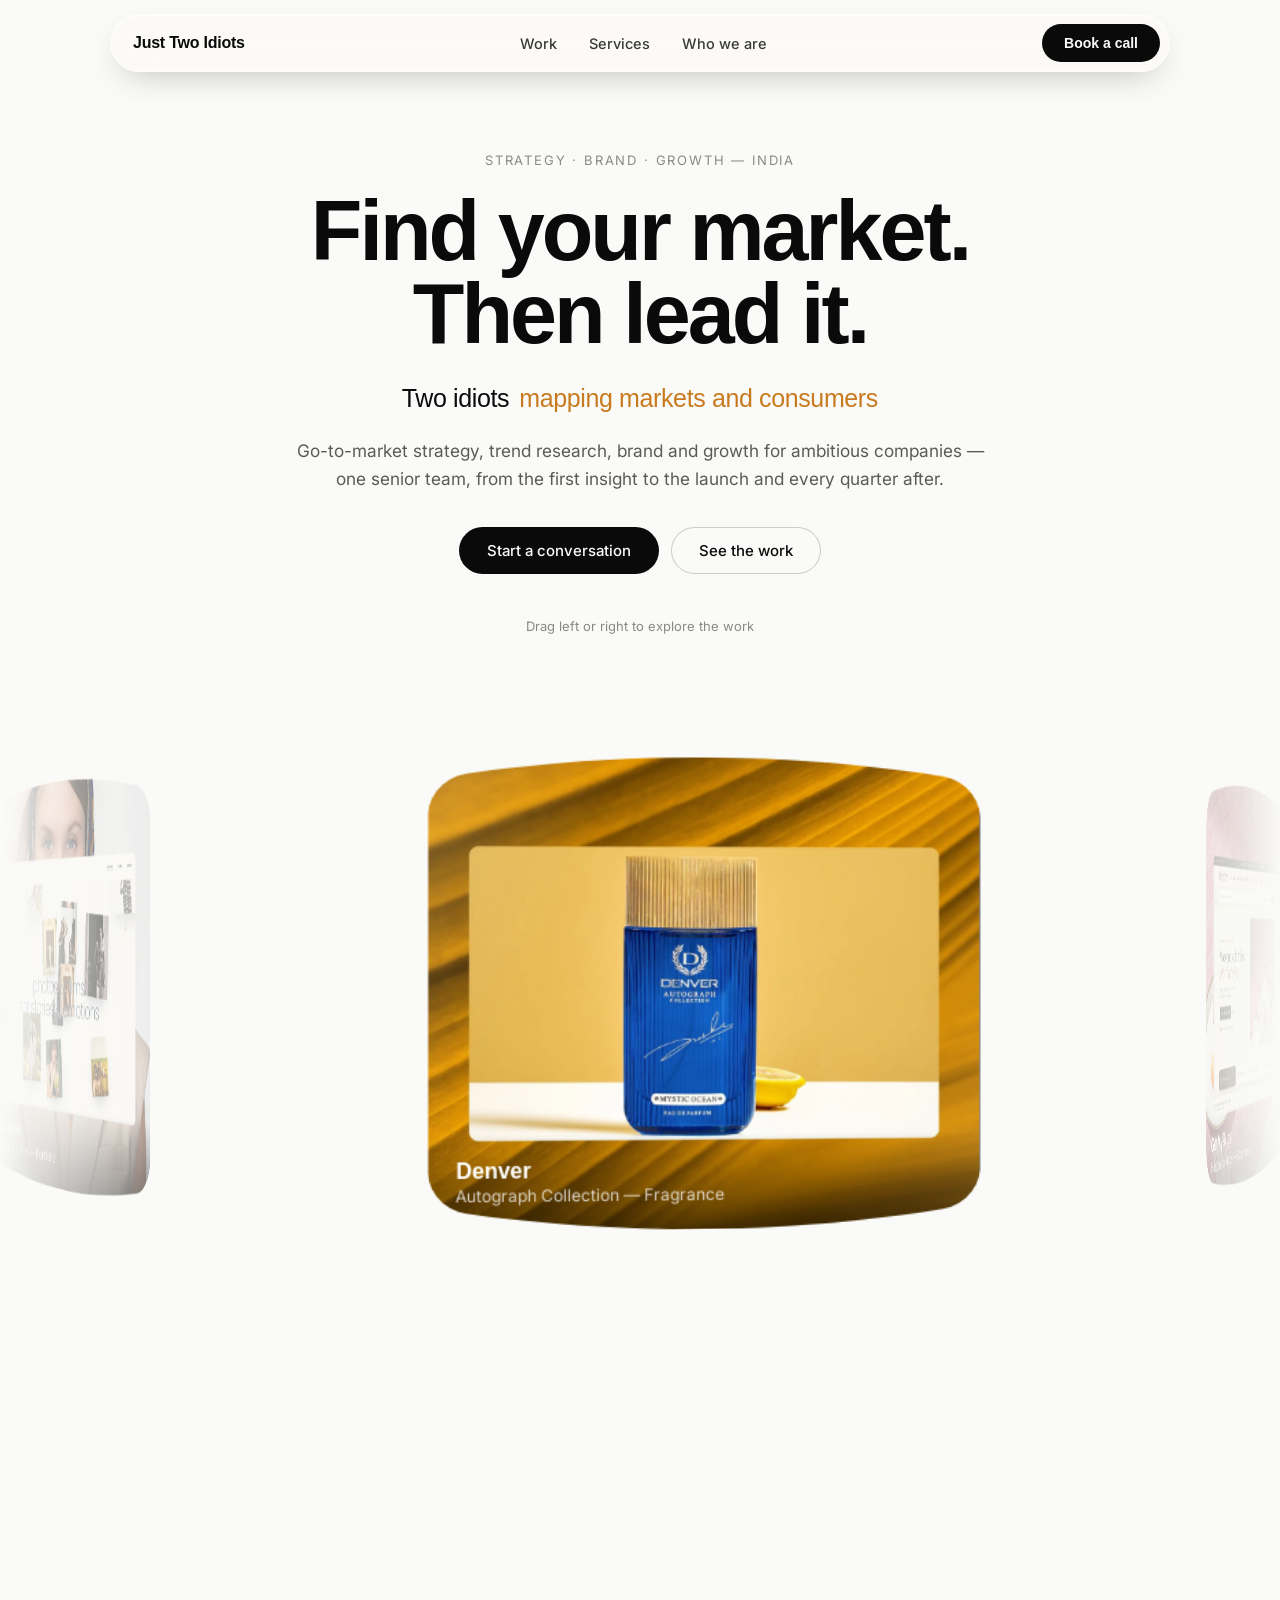
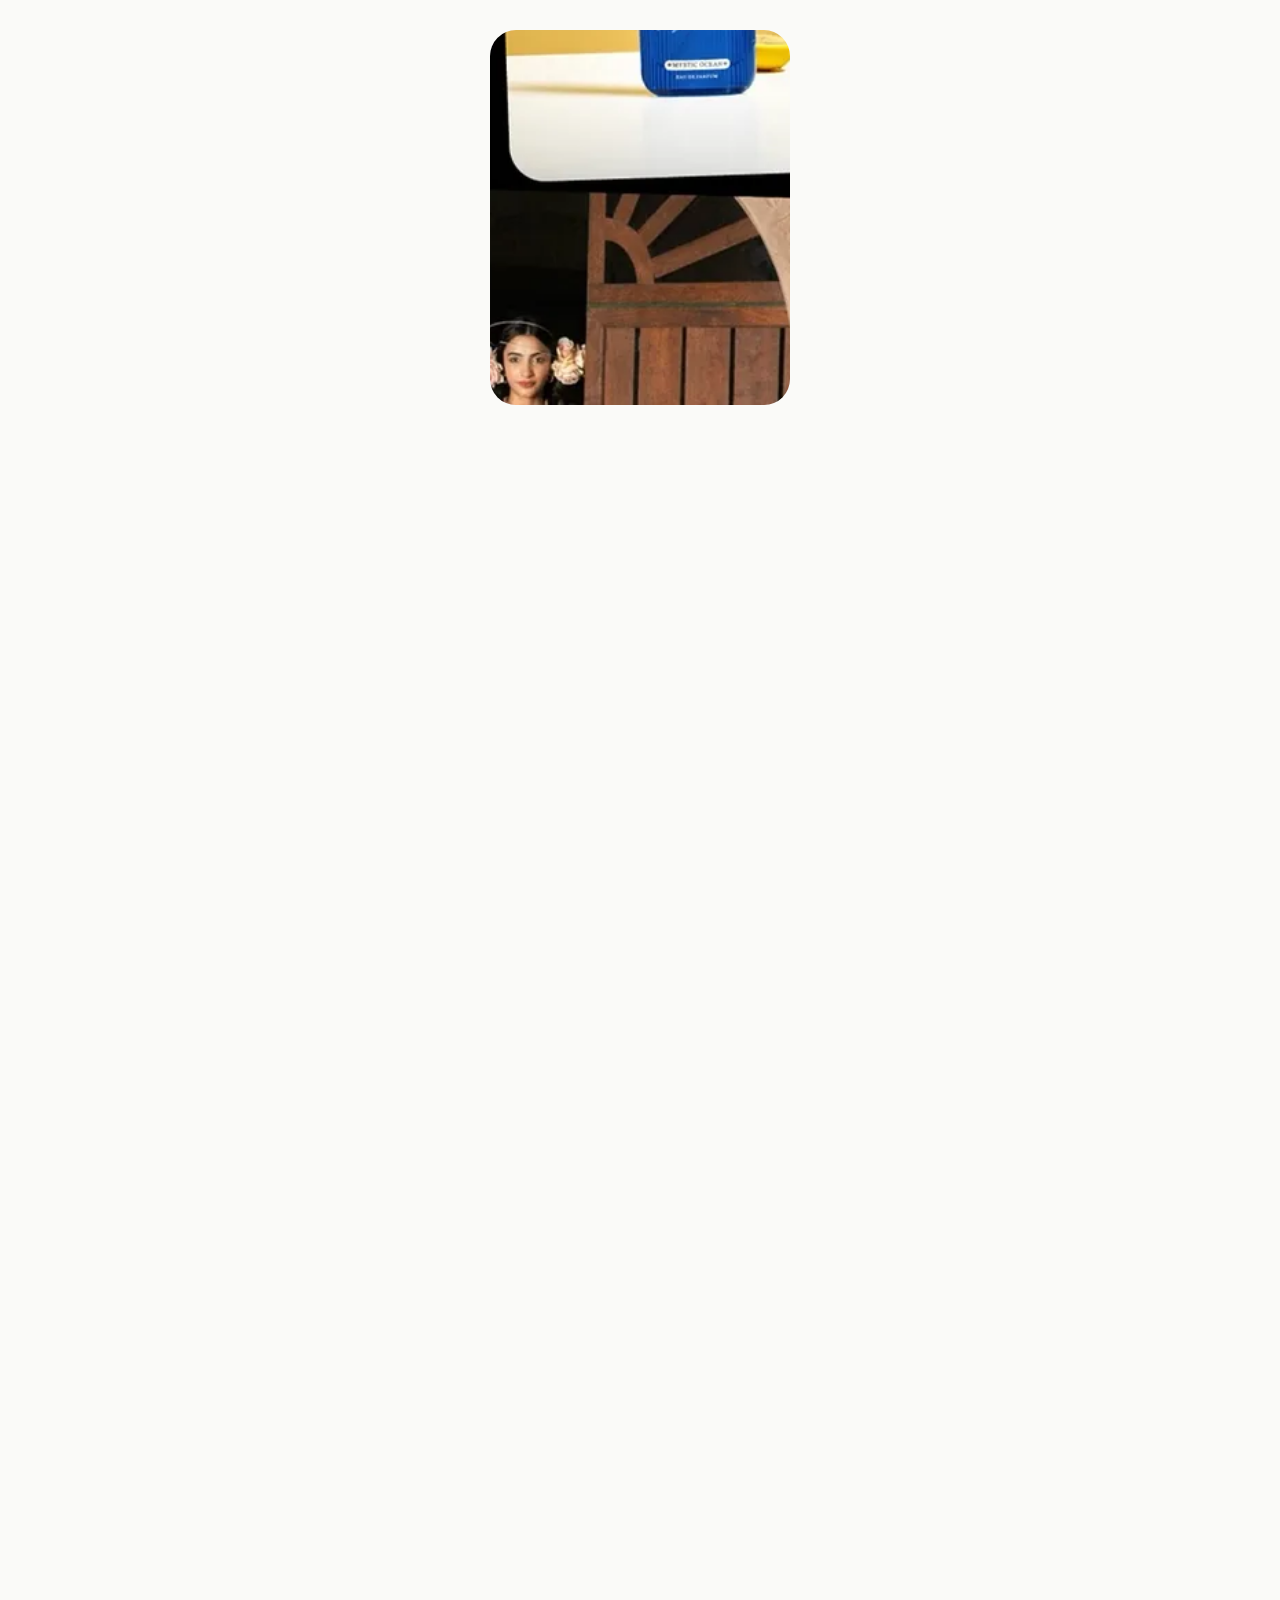
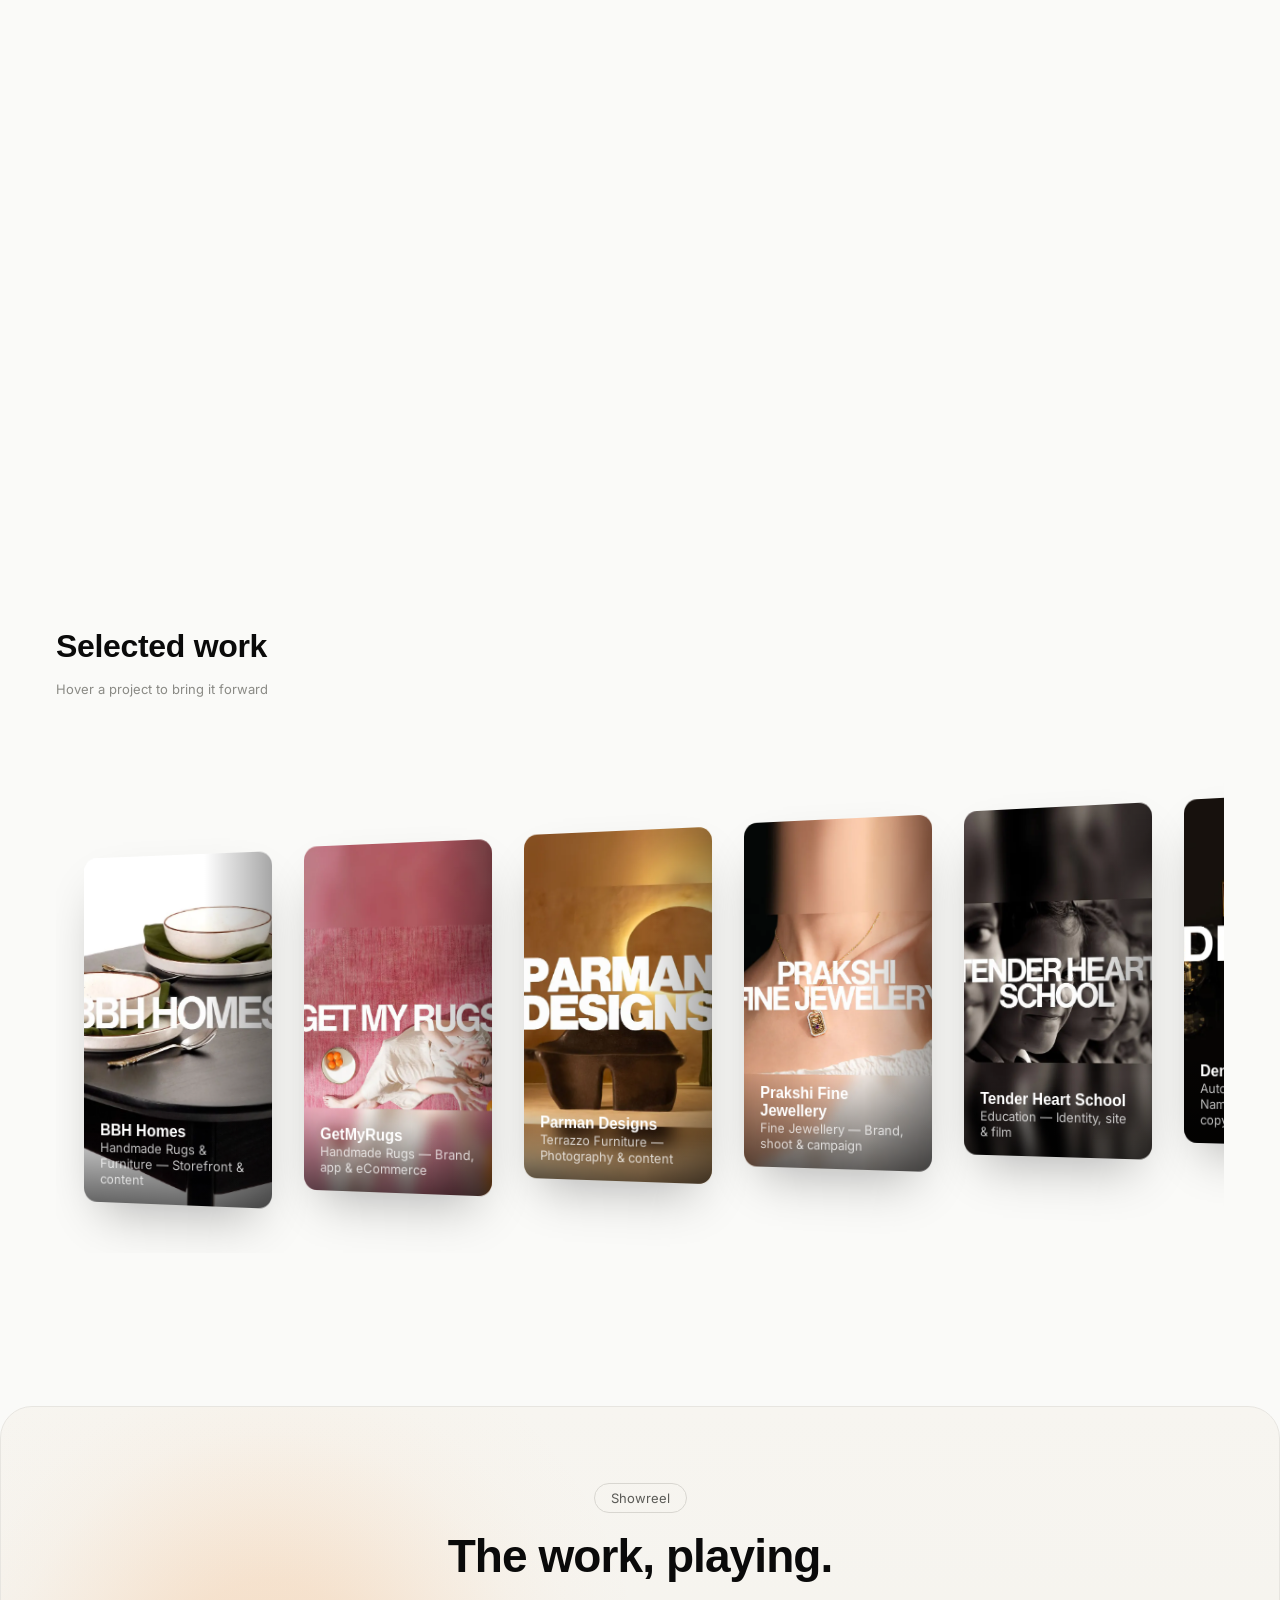
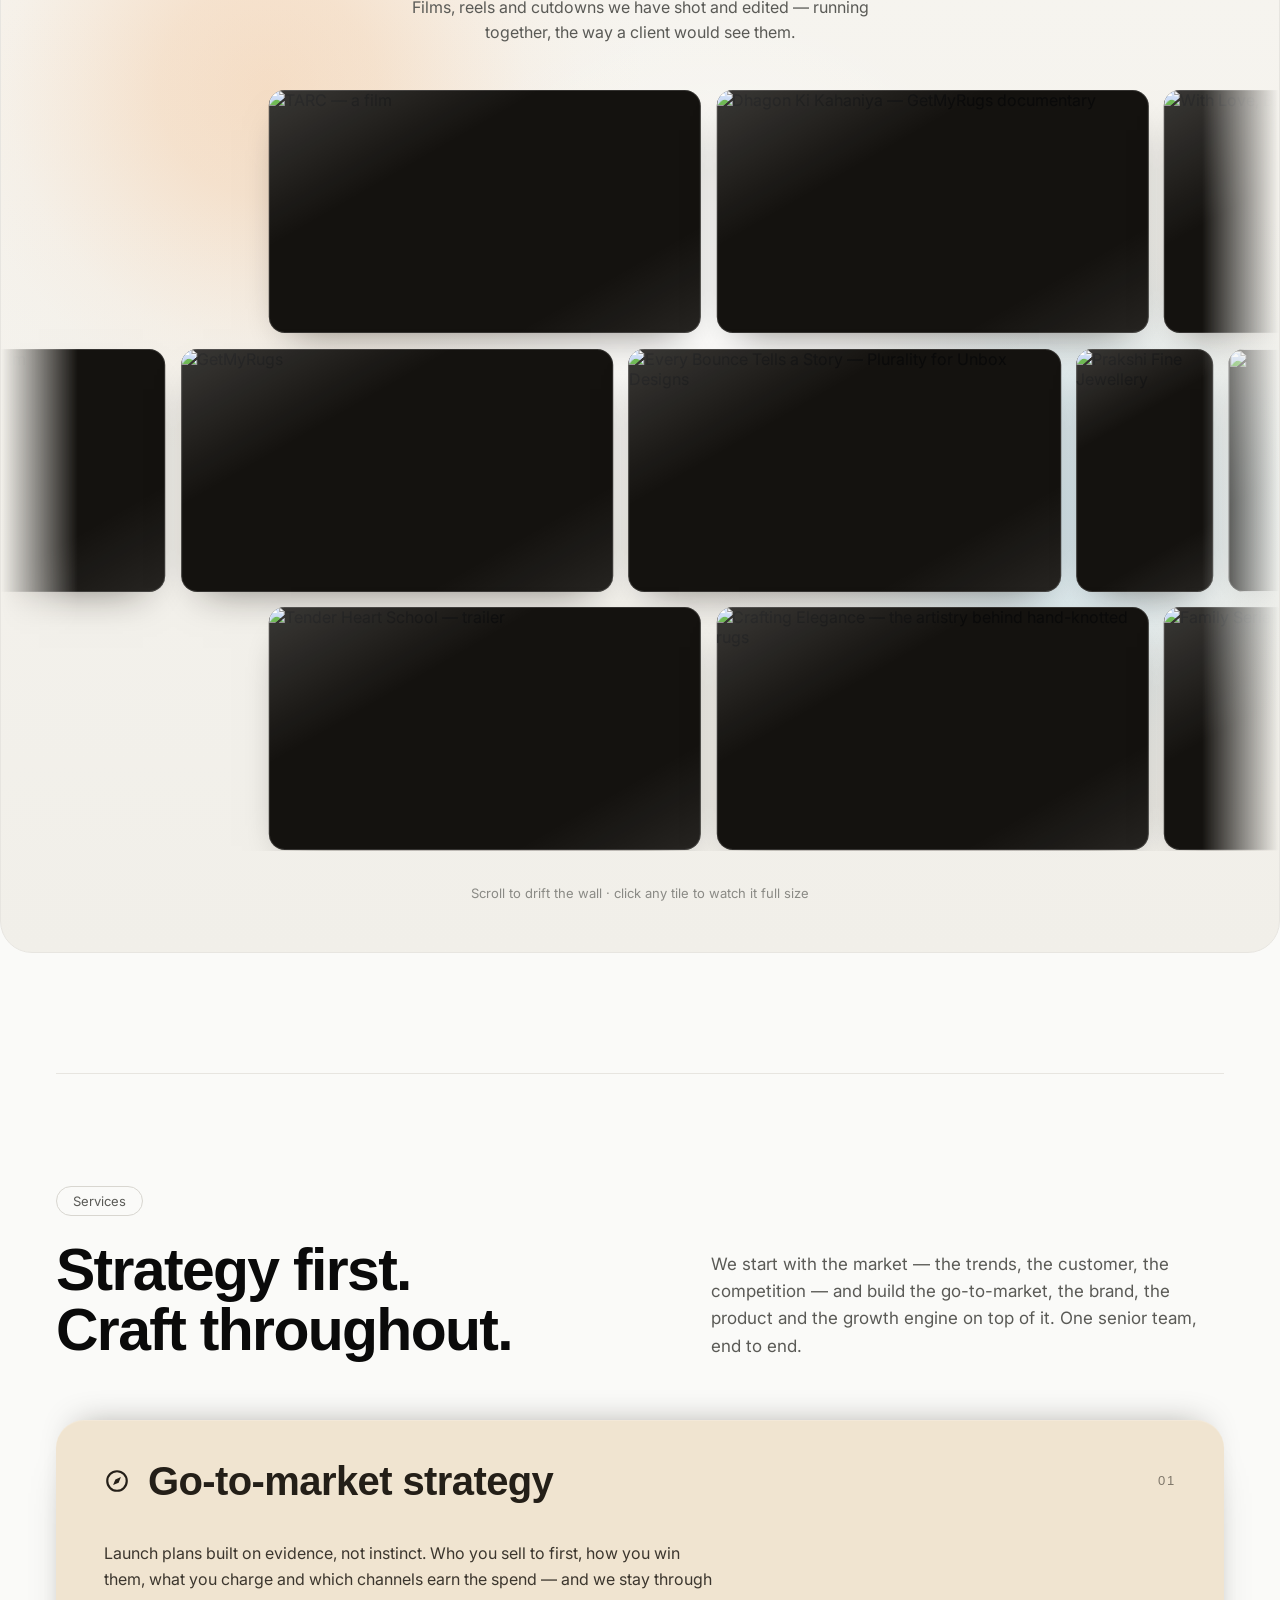
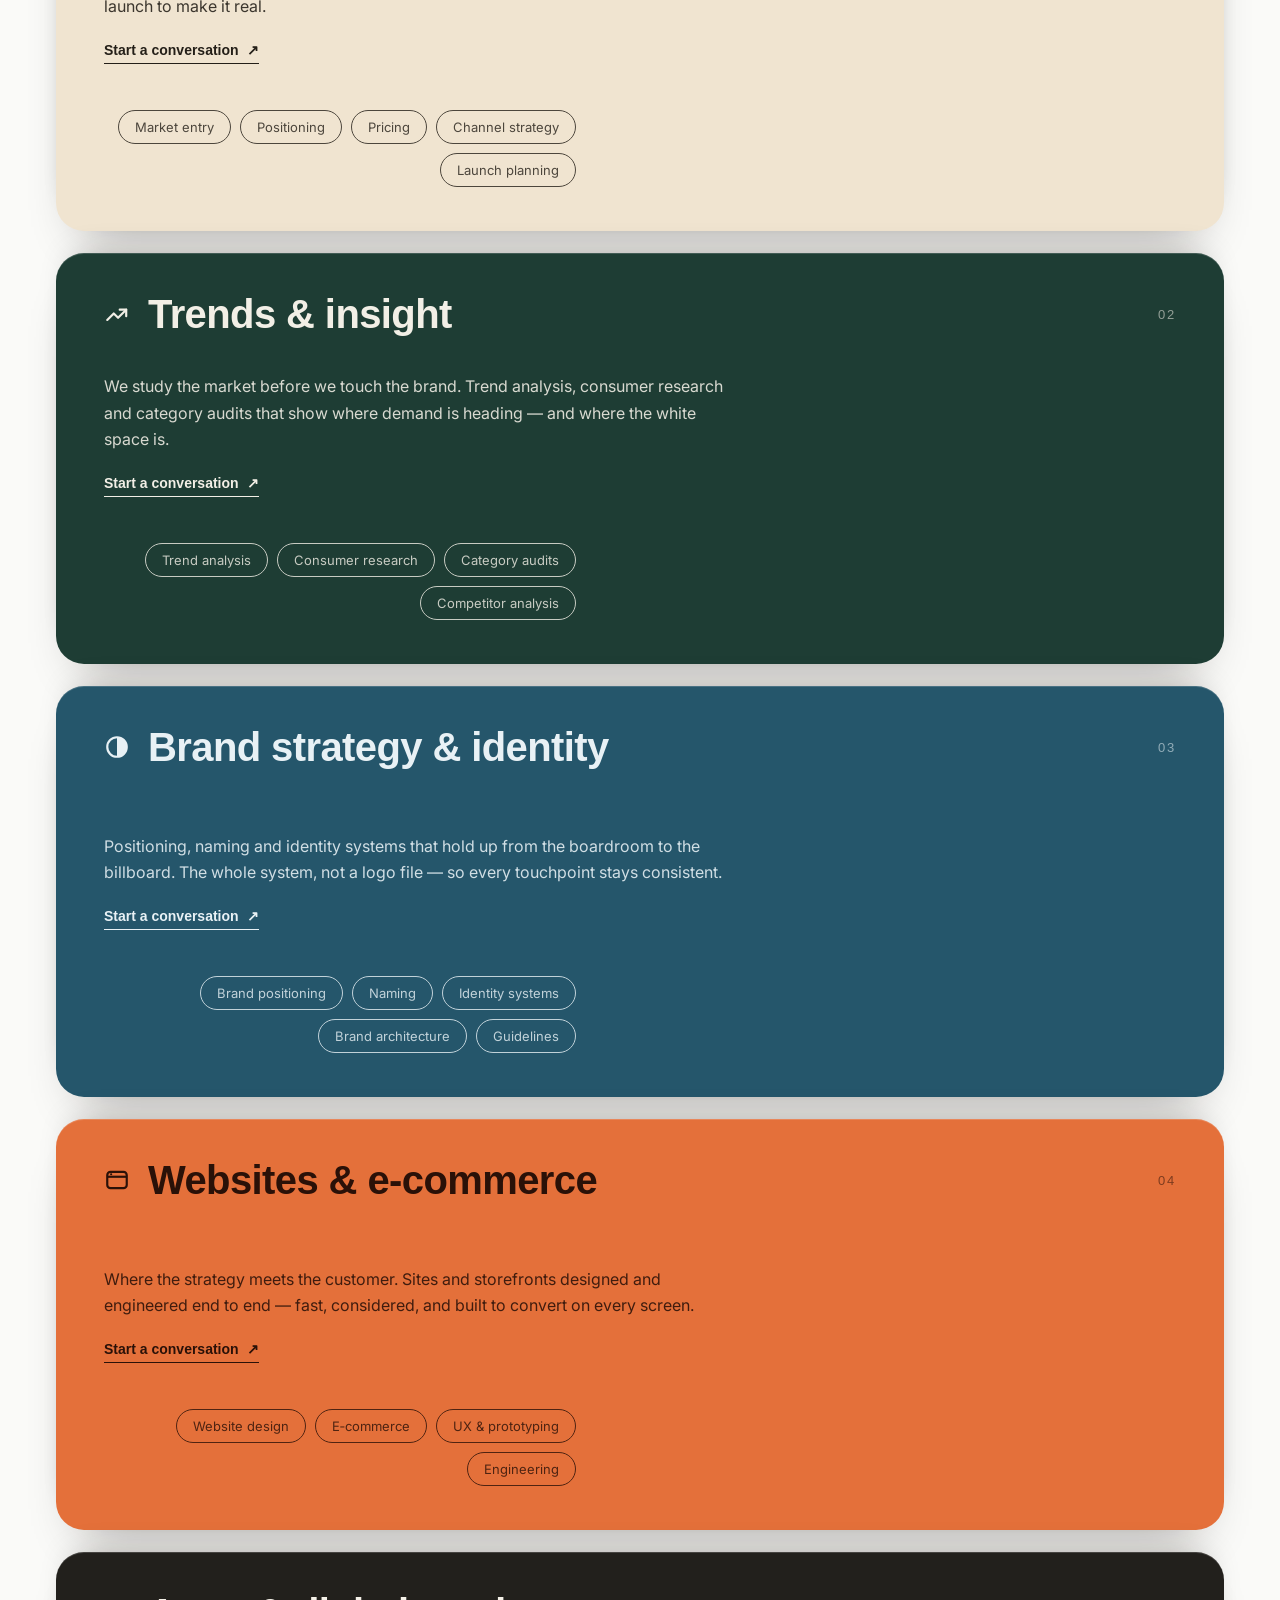
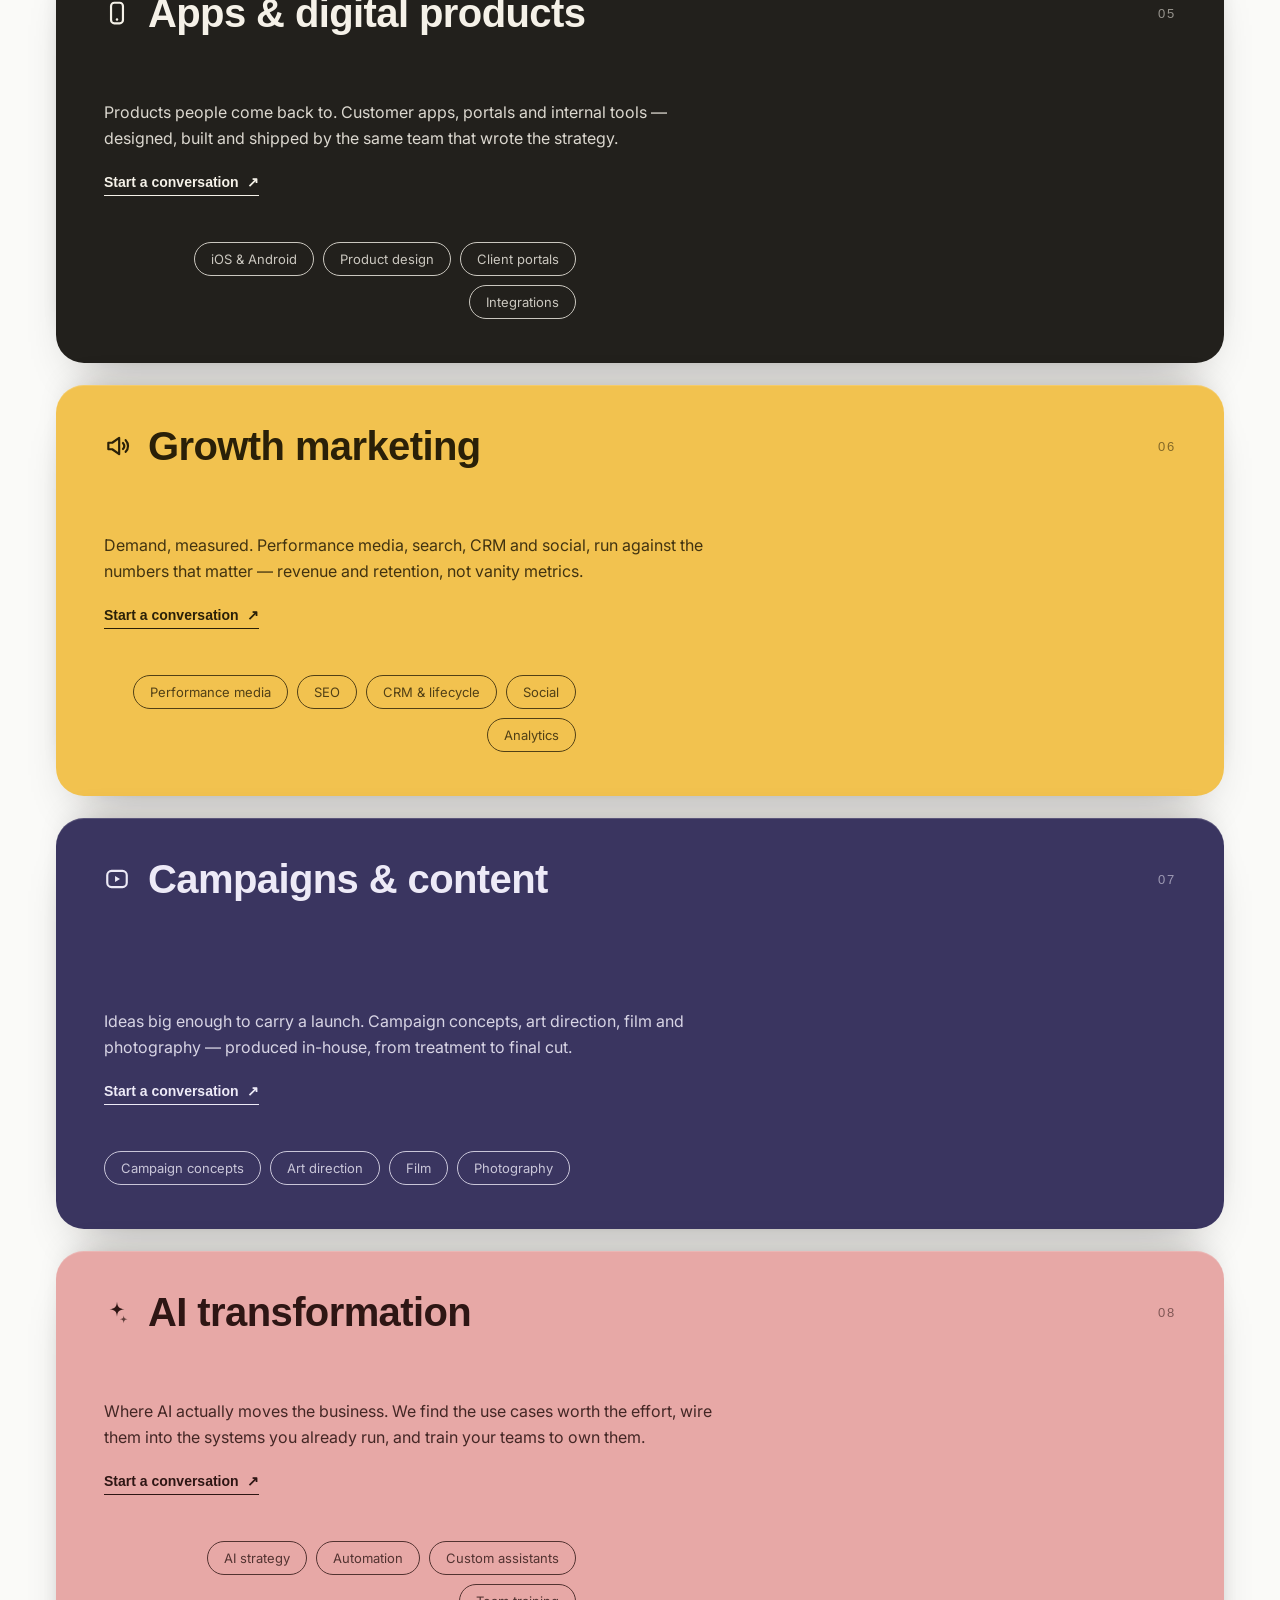
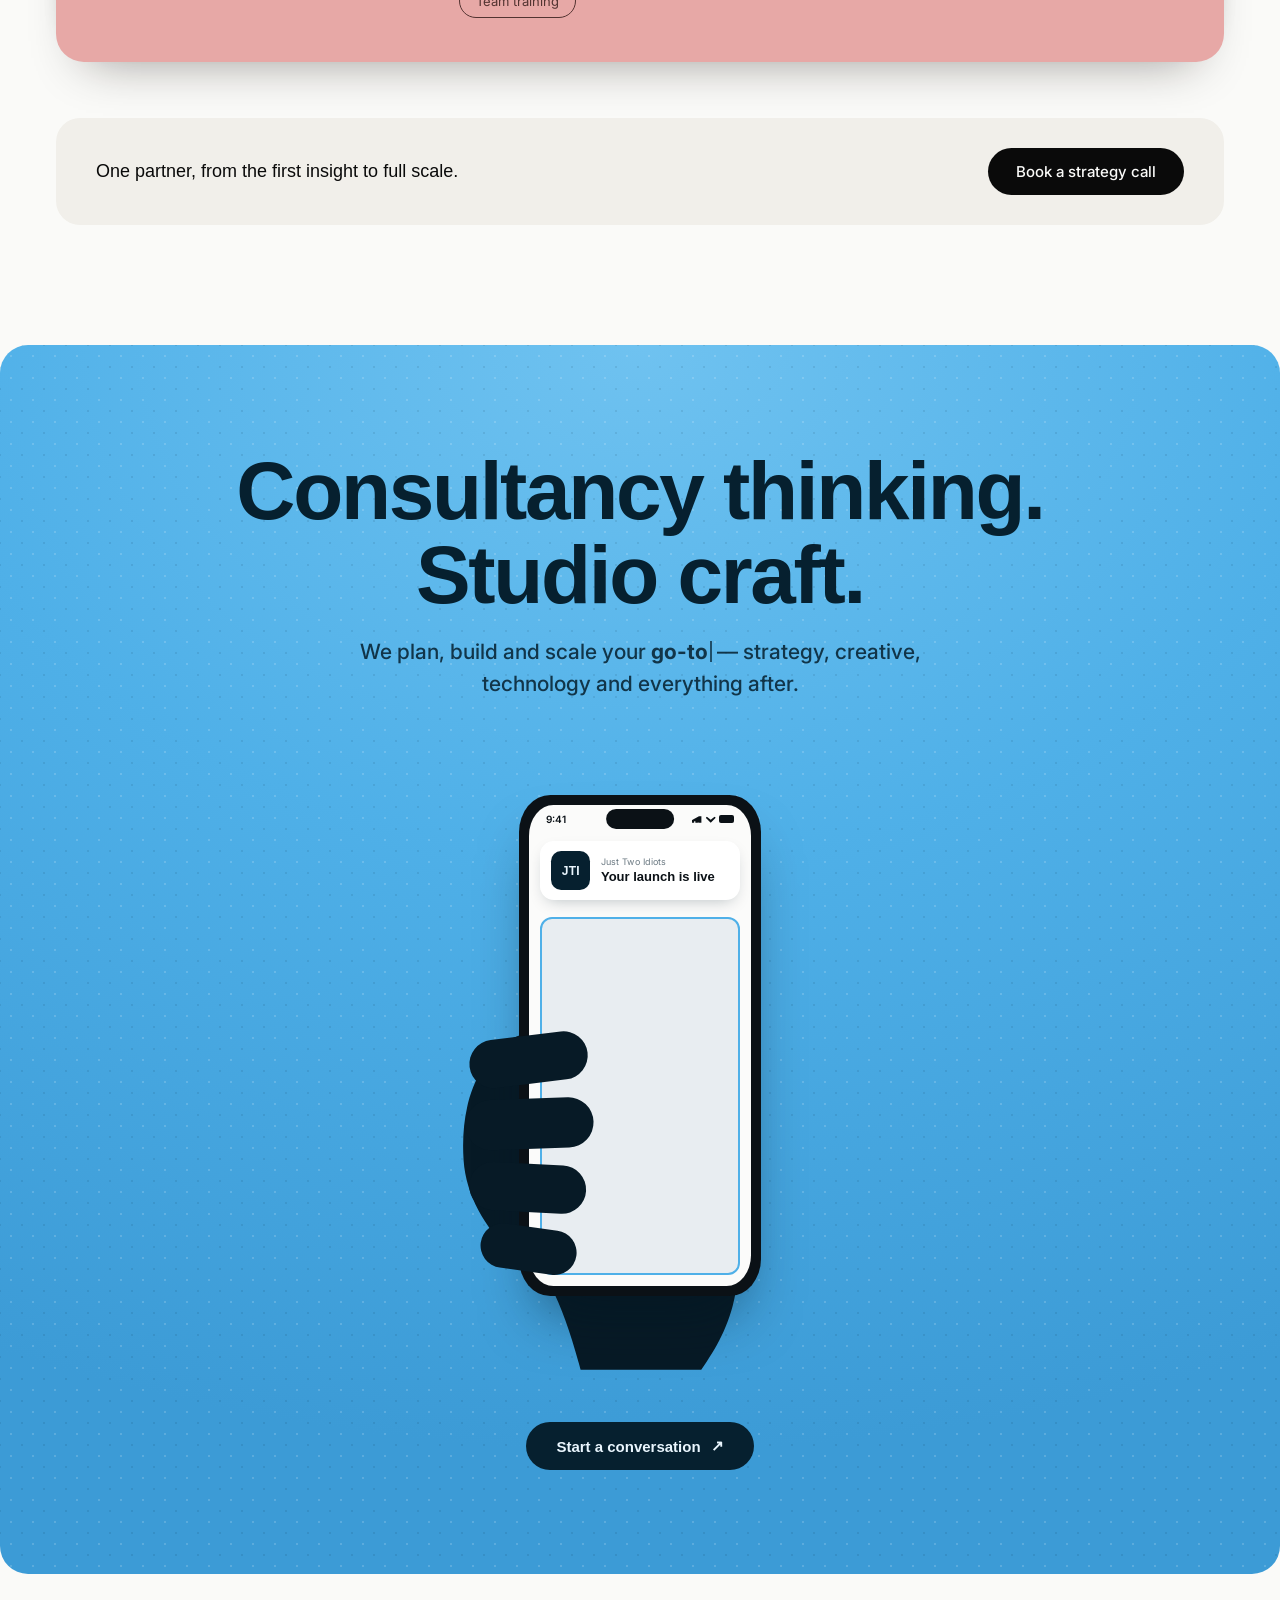
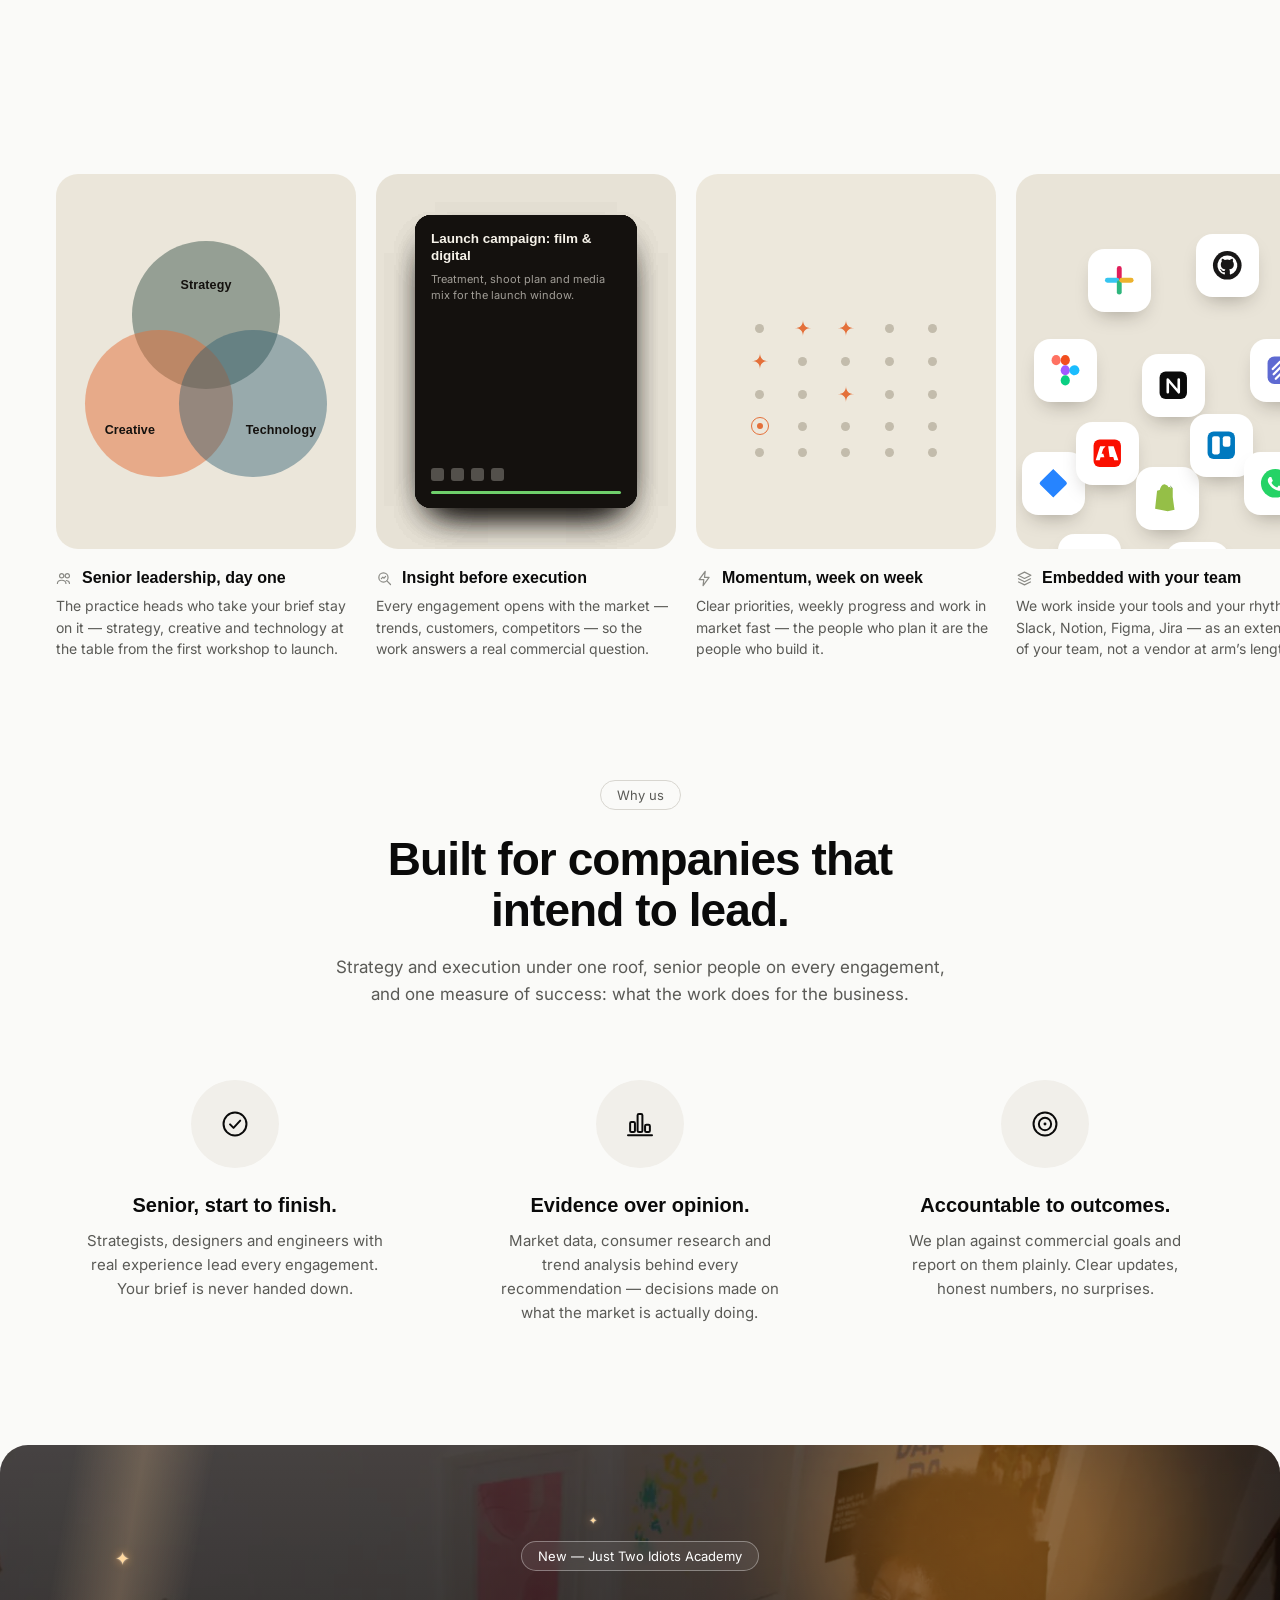
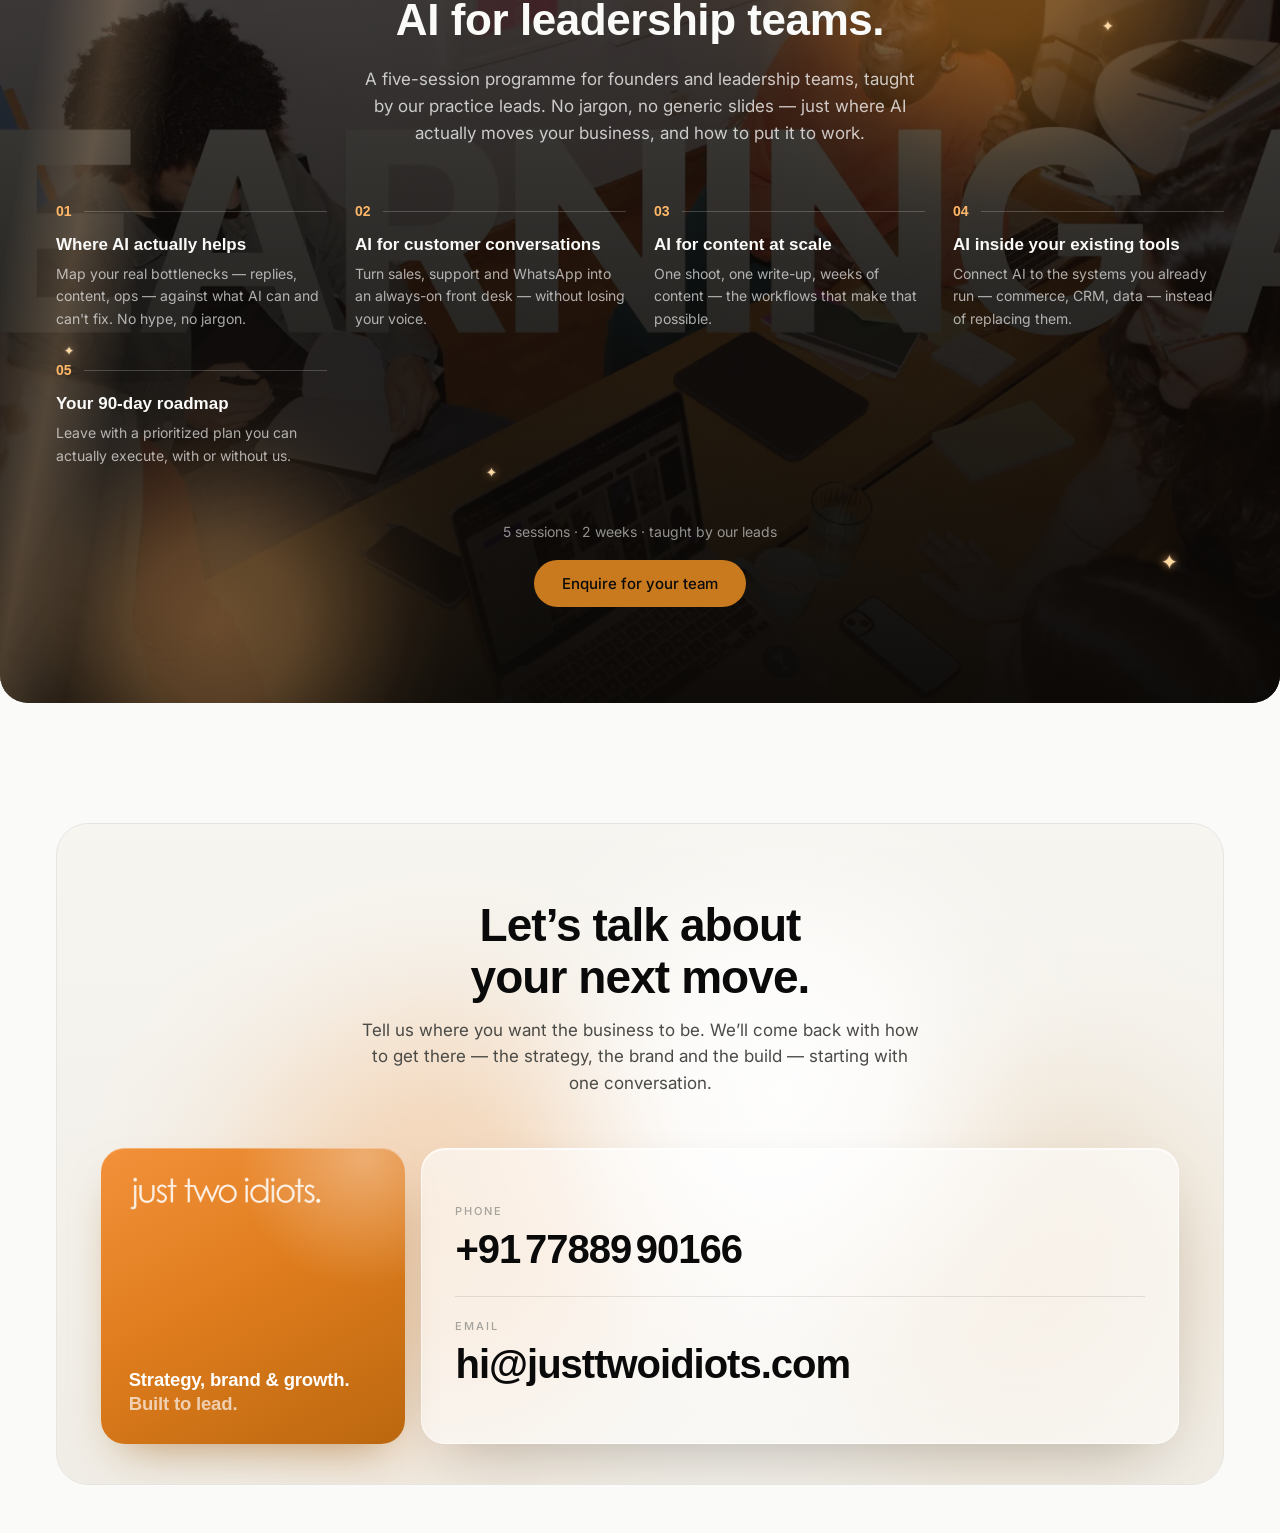
==== commit bc94cecb: "Take Ordevia Labs Private Limited back off the site Reverts only the legal-entity parts of b878706: " ====
--- a/index.html
+++ b/index.html
@@ -11,7 +11,7 @@
 <link rel="preconnect" href="https://api.fontshare.com" crossorigin>
 <link href="https://fonts.googleapis.com/css2?family=Inter:wght@400;500;600&display=swap" rel="stylesheet">
 <link href="https://api.fontshare.com/v2/css?f[]=switzer@400,500,600,700&display=swap" rel="stylesheet">
-<link rel="stylesheet" href="style.css?v=1794486968">
+<link rel="stylesheet" href="style.css?v=1794817432">
 <!-- The ring is built by script.js, so its cards — the LCP element — do not
      exist at parse time and the preload scanner cannot find them. Card 0 faces
      front on load, so this is the image LCP waits for. Deliberately NOT
@@ -36,7 +36,7 @@
 <meta name="twitter:title" content="Just Two Idiots — Strategy, brand and growth agency">
 <meta name="twitter:description" content="A strategy-led agency in India. Go-to-market strategy, trend and consumer research, brand strategy and identity, digital products and growth marketing — led end to end by senior practice heads.">
 <meta name="twitter:image" content="https://justtwoidiots.com/assets/og/cover.jpg?v=2">
-<script type="application/ld+json">{"@context":"https://schema.org","@graph":[{"@type":"ProfessionalService","@id":"https://justtwoidiots.com/#studio","name":"Just Two Idiots","url":"https://justtwoidiots.com/","description":"A strategy-led agency in India. Go-to-market strategy, trend and consumer research, brand strategy and identity, digital products and growth marketing — led end to end by senior practice heads.","image":"https://justtwoidiots.com/assets/og/cover.jpg?v=2","logo":"https://justtwoidiots.com/favicon.svg","telephone":"+917788990166","areaServed":"IN","address":{"@type":"PostalAddress","addressCountry":"IN"},"employee":[{"@type":"Person","name":"Krishn Yadav","jobTitle":"Head of Design"},{"@type":"Person","name":"Manish Mahalwal","jobTitle":"Head of Tech and Strategy"}],"knowsAbout":["Go-to-market strategy","Market research","Trend analysis","Consumer insight","Brand strategy","Brand identity","Web design","Web development","E-commerce","Mobile apps","Growth marketing","Performance marketing","Campaign production","Art direction","AI transformation"],"legalName":"Ordevia Labs Private Limited"},{"@type":"WebSite","@id":"https://justtwoidiots.com/#website","url":"https://justtwoidiots.com/","name":"Just Two Idiots","publisher":{"@id":"https://justtwoidiots.com/#studio"},"inLanguage":"en"}]}</script>
+<script type="application/ld+json">{"@context":"https://schema.org","@graph":[{"@type":"ProfessionalService","@id":"https://justtwoidiots.com/#studio","name":"Just Two Idiots","url":"https://justtwoidiots.com/","description":"A strategy-led agency in India. Go-to-market strategy, trend and consumer research, brand strategy and identity, digital products and growth marketing — led end to end by senior practice heads.","image":"https://justtwoidiots.com/assets/og/cover.jpg?v=2","logo":"https://justtwoidiots.com/favicon.svg","telephone":"+917788990166","areaServed":"IN","address":{"@type":"PostalAddress","addressCountry":"IN"},"employee":[{"@type":"Person","name":"Krishn Yadav","jobTitle":"Head of Design"},{"@type":"Person","name":"Manish Mahalwal","jobTitle":"Head of Tech and Strategy"}],"knowsAbout":["Go-to-market strategy","Market research","Trend analysis","Consumer insight","Brand strategy","Brand identity","Web design","Web development","E-commerce","Mobile apps","Growth marketing","Performance marketing","Campaign production","Art direction","AI transformation"]},{"@type":"WebSite","@id":"https://justtwoidiots.com/#website","url":"https://justtwoidiots.com/","name":"Just Two Idiots","publisher":{"@id":"https://justtwoidiots.com/#studio"},"inLanguage":"en"}]}</script>
 </head>
 <body>
 <div class="wrap" id="top">
@@ -592,14 +592,6 @@
     </div>
   </section>
 
-  <!-- Legal entity. Just Two Idiots is the trading brand; the company behind
-       it is named here, on every page, so a bank, payment provider or client
-       can match the site to the registered business. -->
-  <footer class="site-foot">
-    <p class="site-foot-legal">Just Two Idiots is a brand of <strong>Ordevia Labs Private Limited</strong>.</p>
-    <p class="site-foot-meta">&copy; 2026 Ordevia Labs Private Limited <span aria-hidden="true">&middot;</span> <a href="mailto:hi@justtwoidiots.com">hi@justtwoidiots.com</a> <span aria-hidden="true">&middot;</span> <a href="tel:+917788990166">+91&#8239;77889&#8239;90166</a></p>
-  </footer>
-
 </div>
 <script defer src="script.js?v=1794486968"></script>
 <script defer src="nav.js?v=1788468067"></script>
--- a/style.css
+++ b/style.css
@@ -1937,26 +1937,6 @@
   max-width: 300px;
   margin: 0 auto;
 }
-
-/* ---- Site footer: the legal entity -----------------------------------------
-   Small and quiet, but on every page: the registered company behind the
-   brand, with the same contact details as the closing section. */
-.site-foot {
-  display: flex;
-  flex-wrap: wrap;
-  justify-content: space-between;
-  align-items: baseline;
-  gap: 6px 28px;
-  padding: 22px 0 34px;
-  border-top: 1px solid #E7E5E0;
-  font-size: 13px;
-  line-height: 1.6;
-  color: #66665F;
-}
-.site-foot p { margin: 0; }
-.site-foot strong { color: #0A0A0A; font-weight: 600; }
-.site-foot a { color: inherit; }
-.site-foot a:hover { color: #C97A1E; }
 
 /* Inline text links carry a 24px minimum target as well (WCAG 2.5.8). This
    used to force `display:inline-flex` on every link in the footer and the
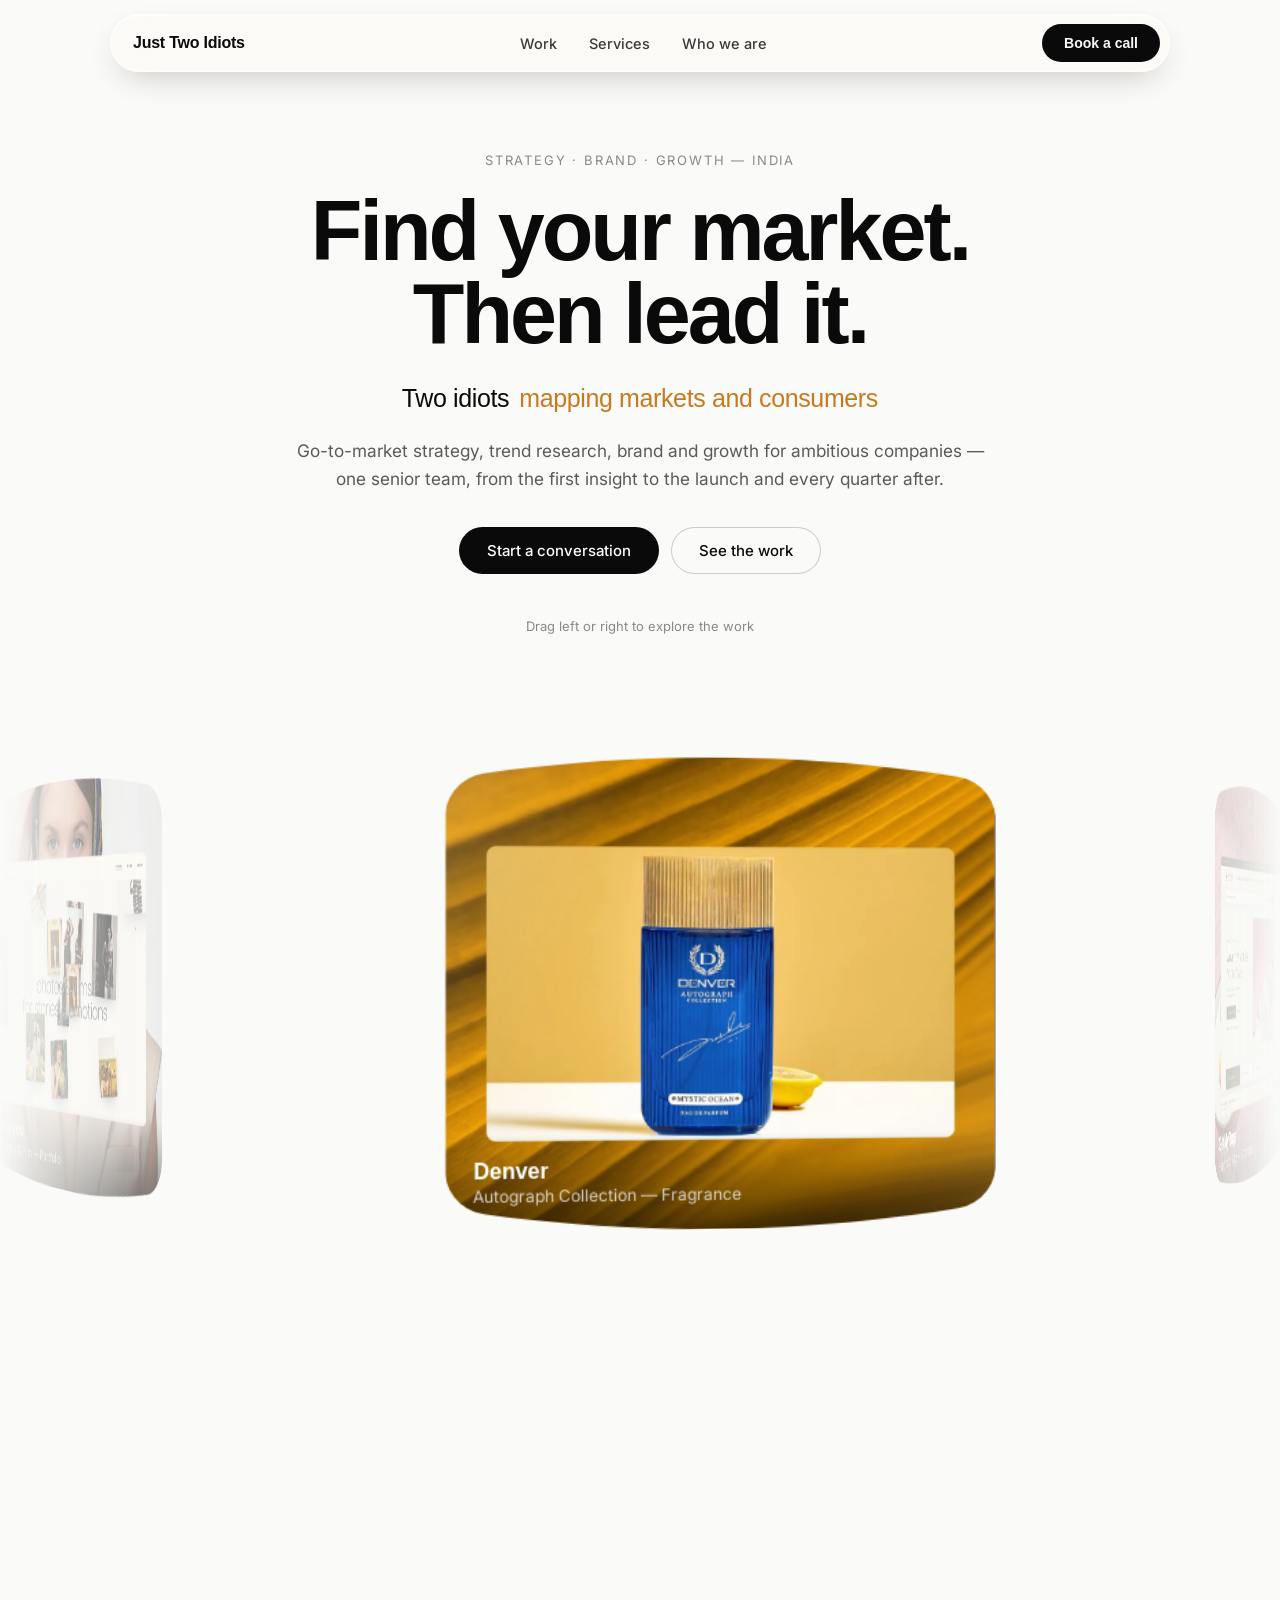
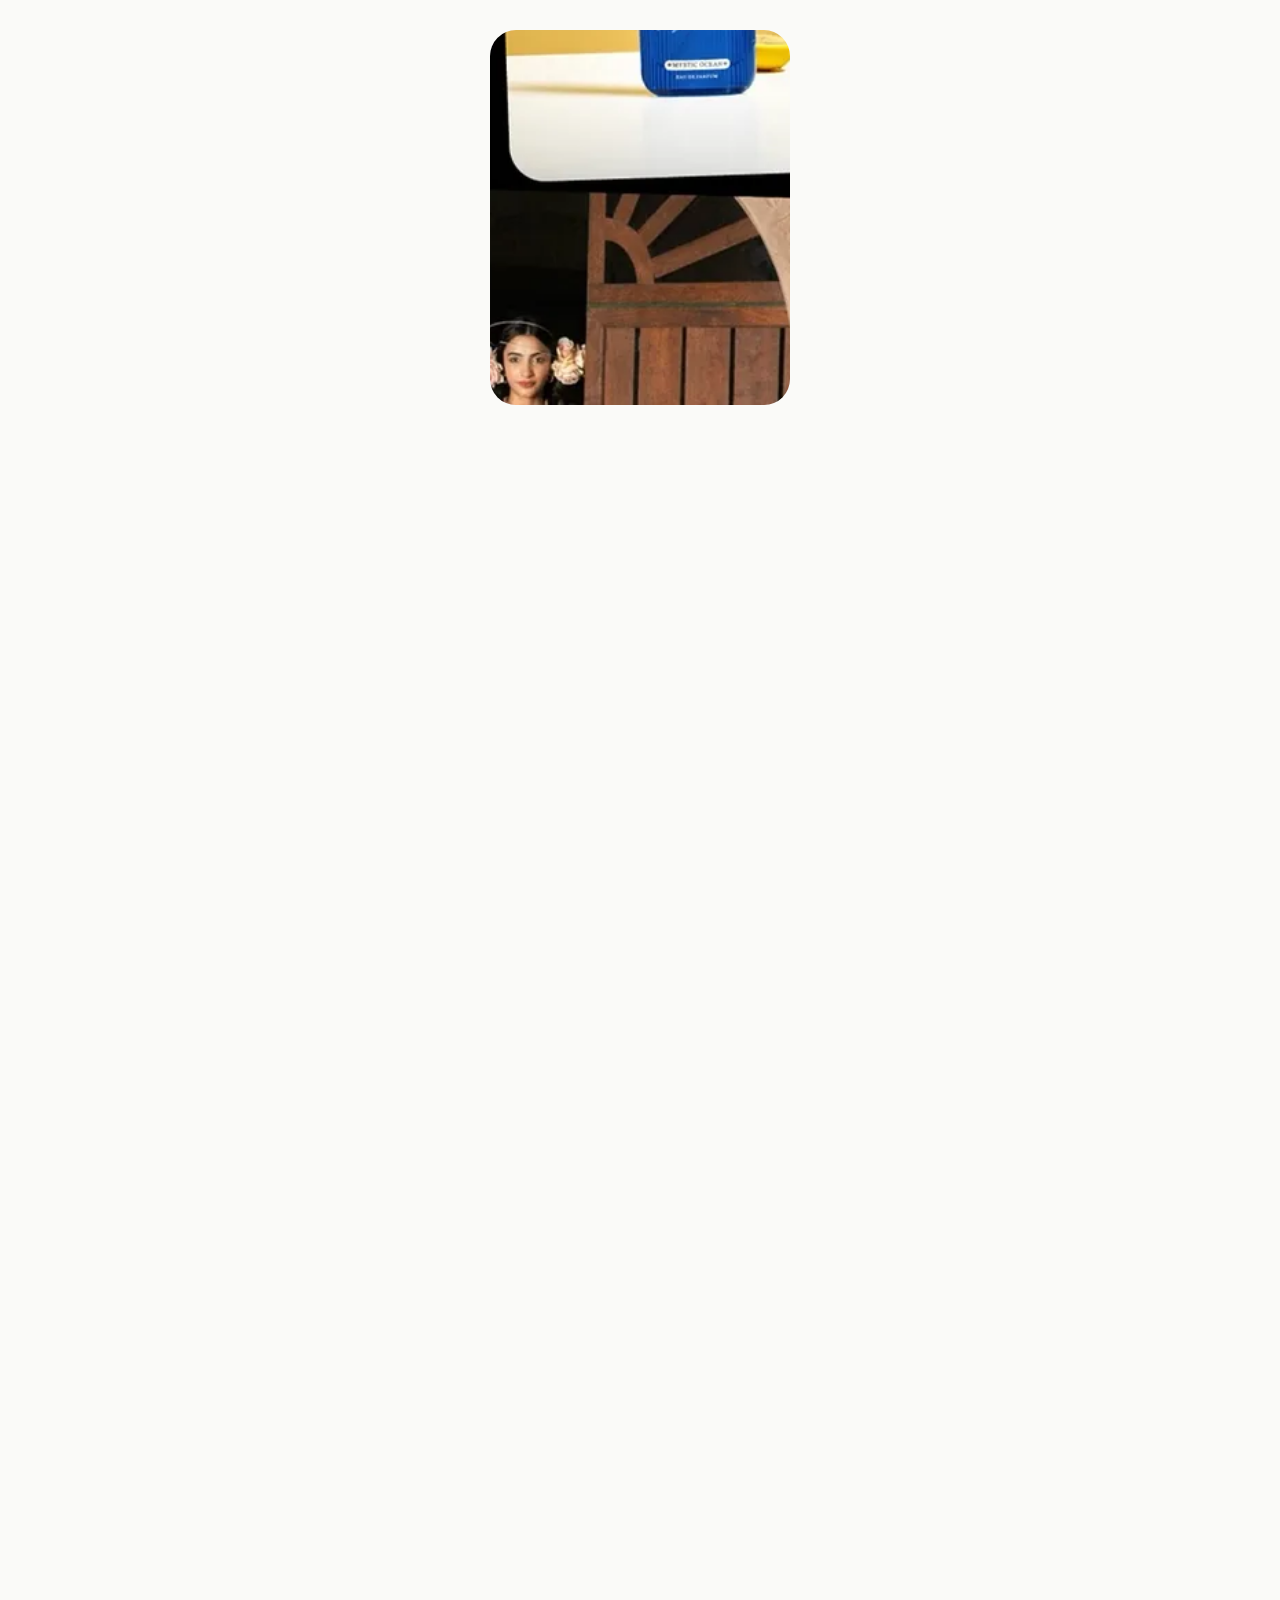
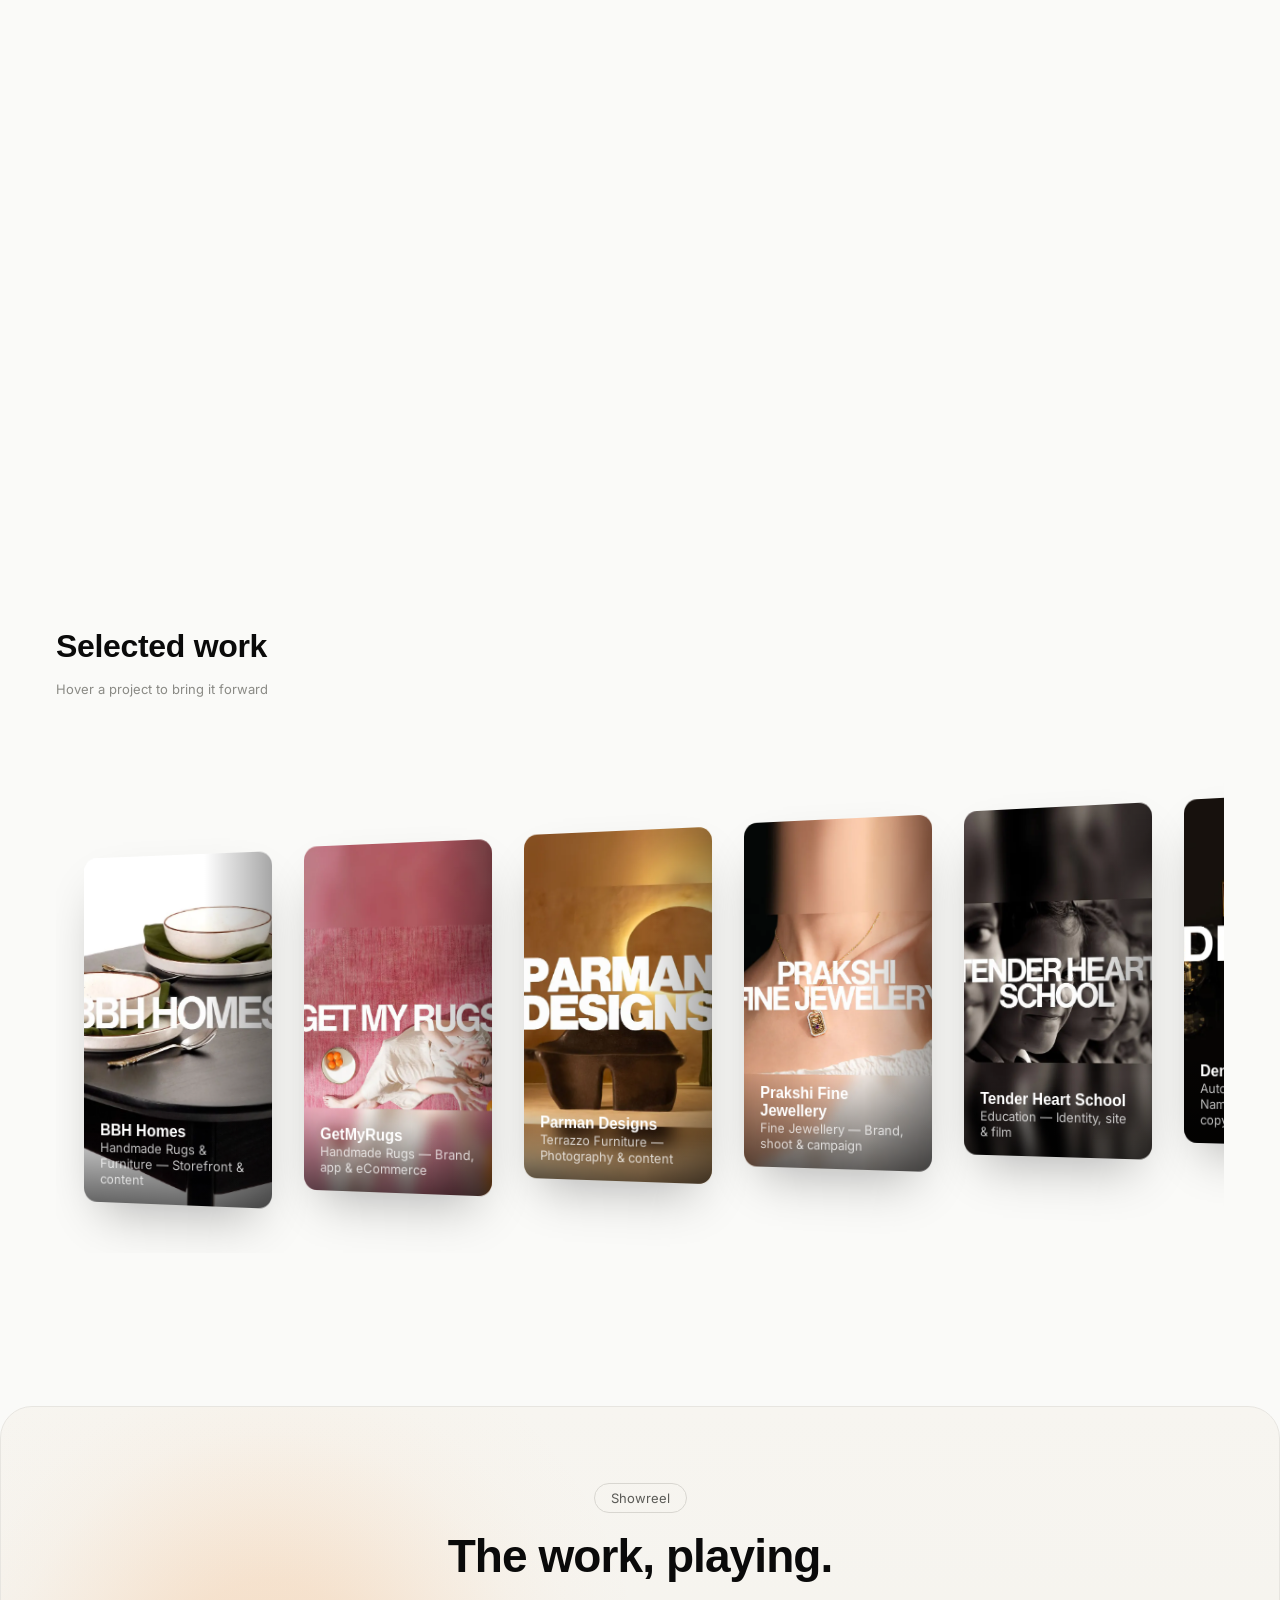
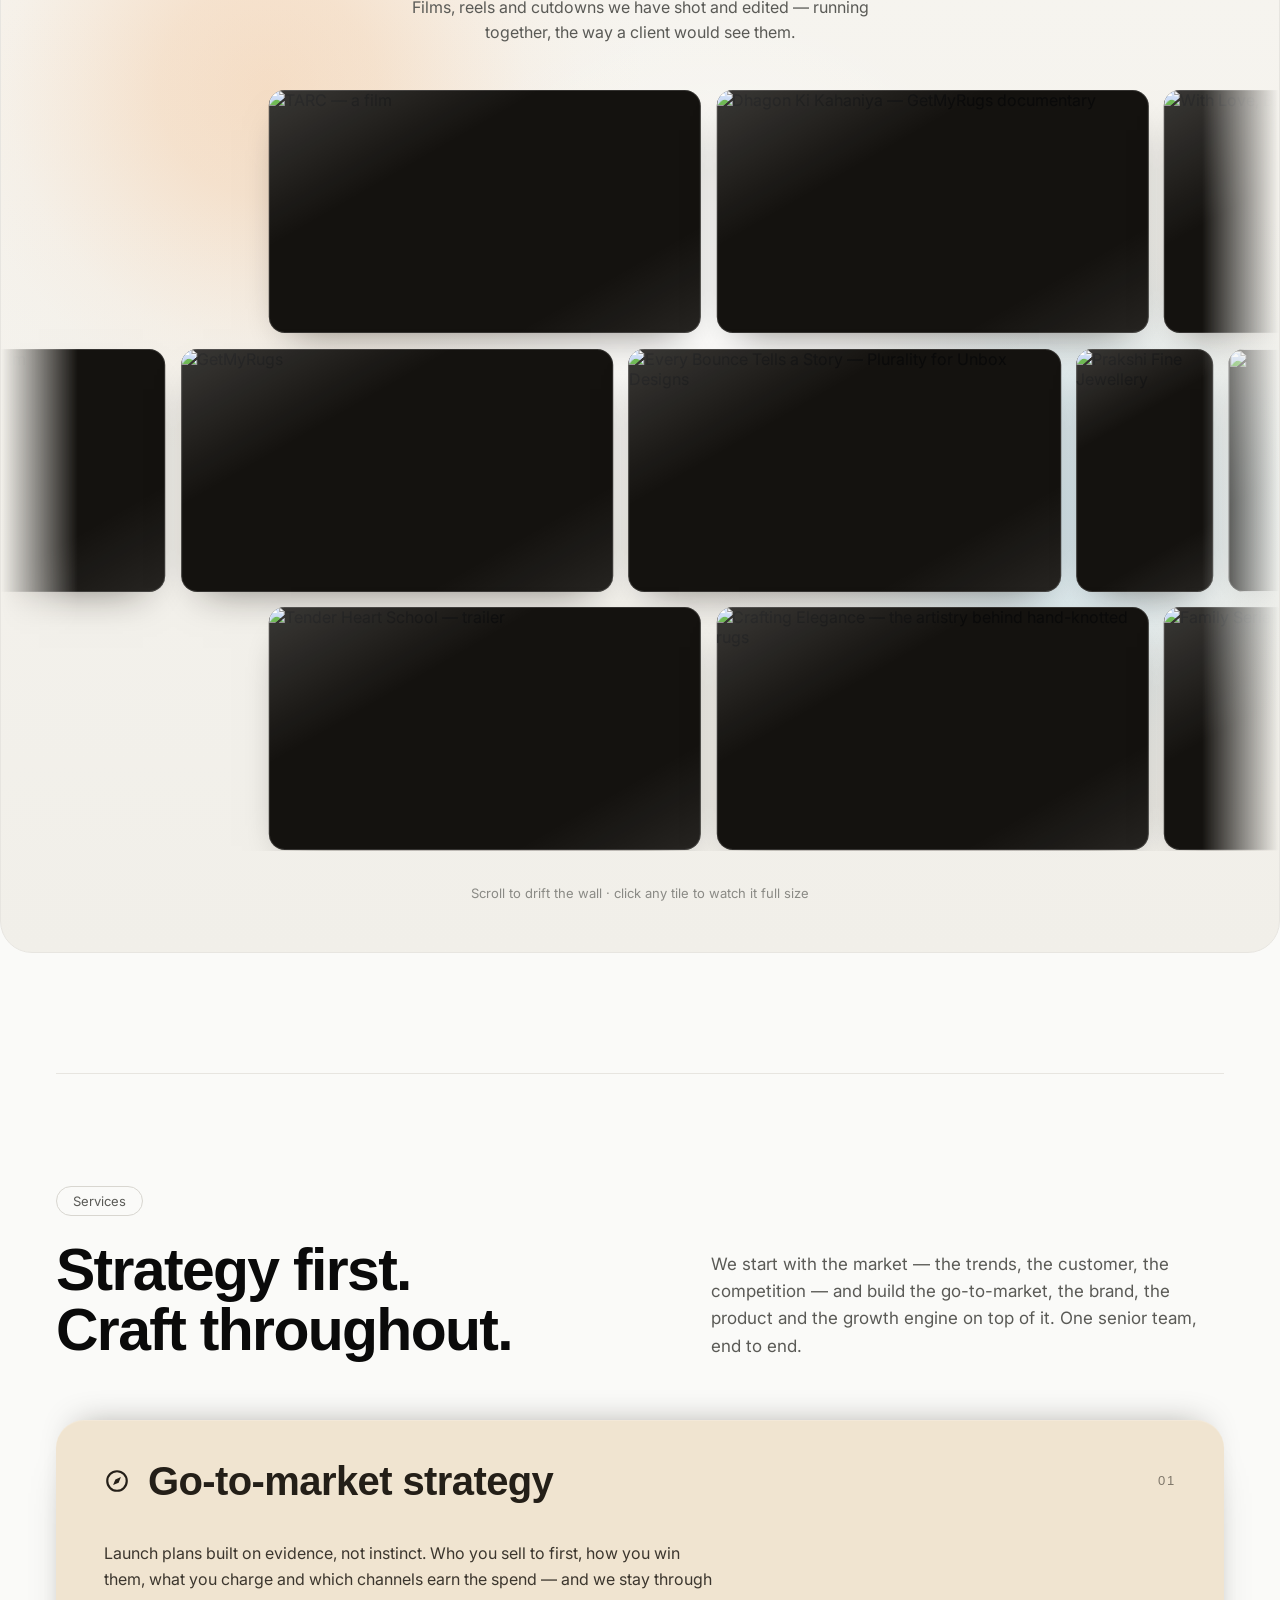
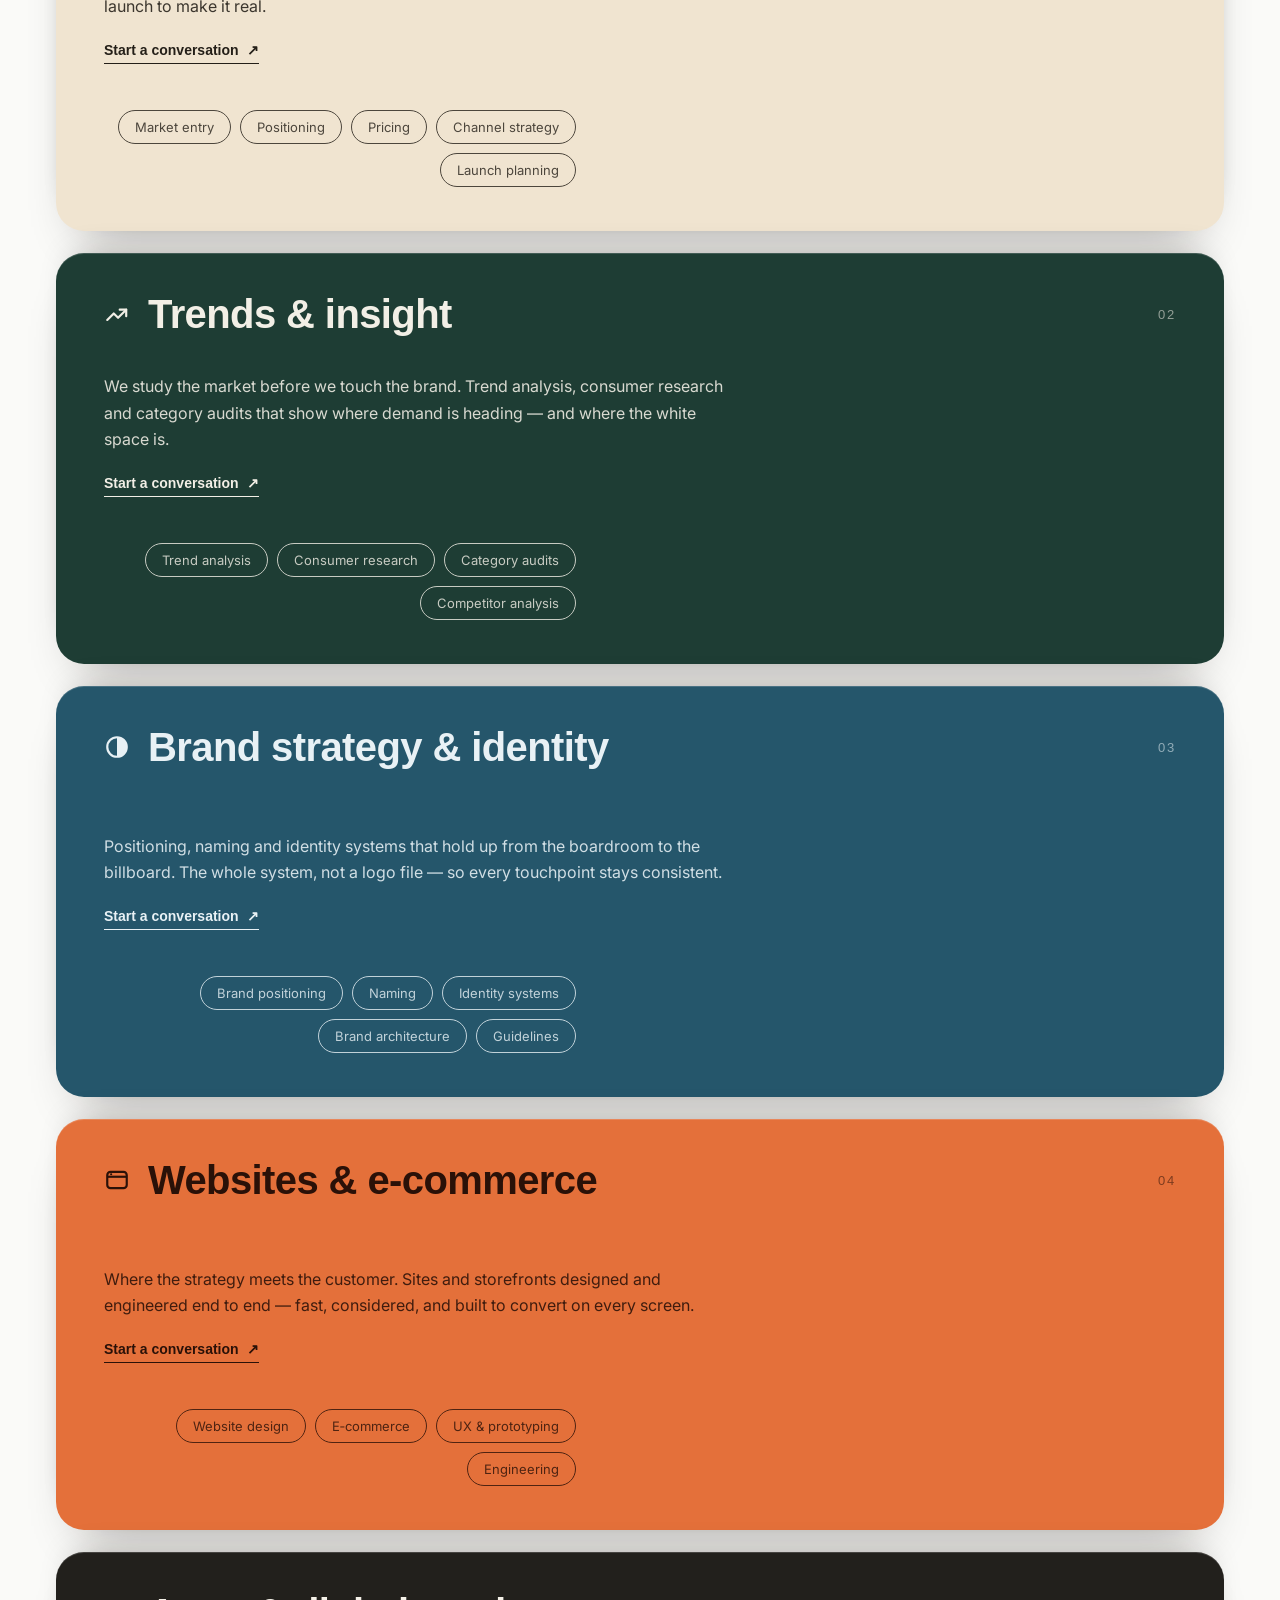
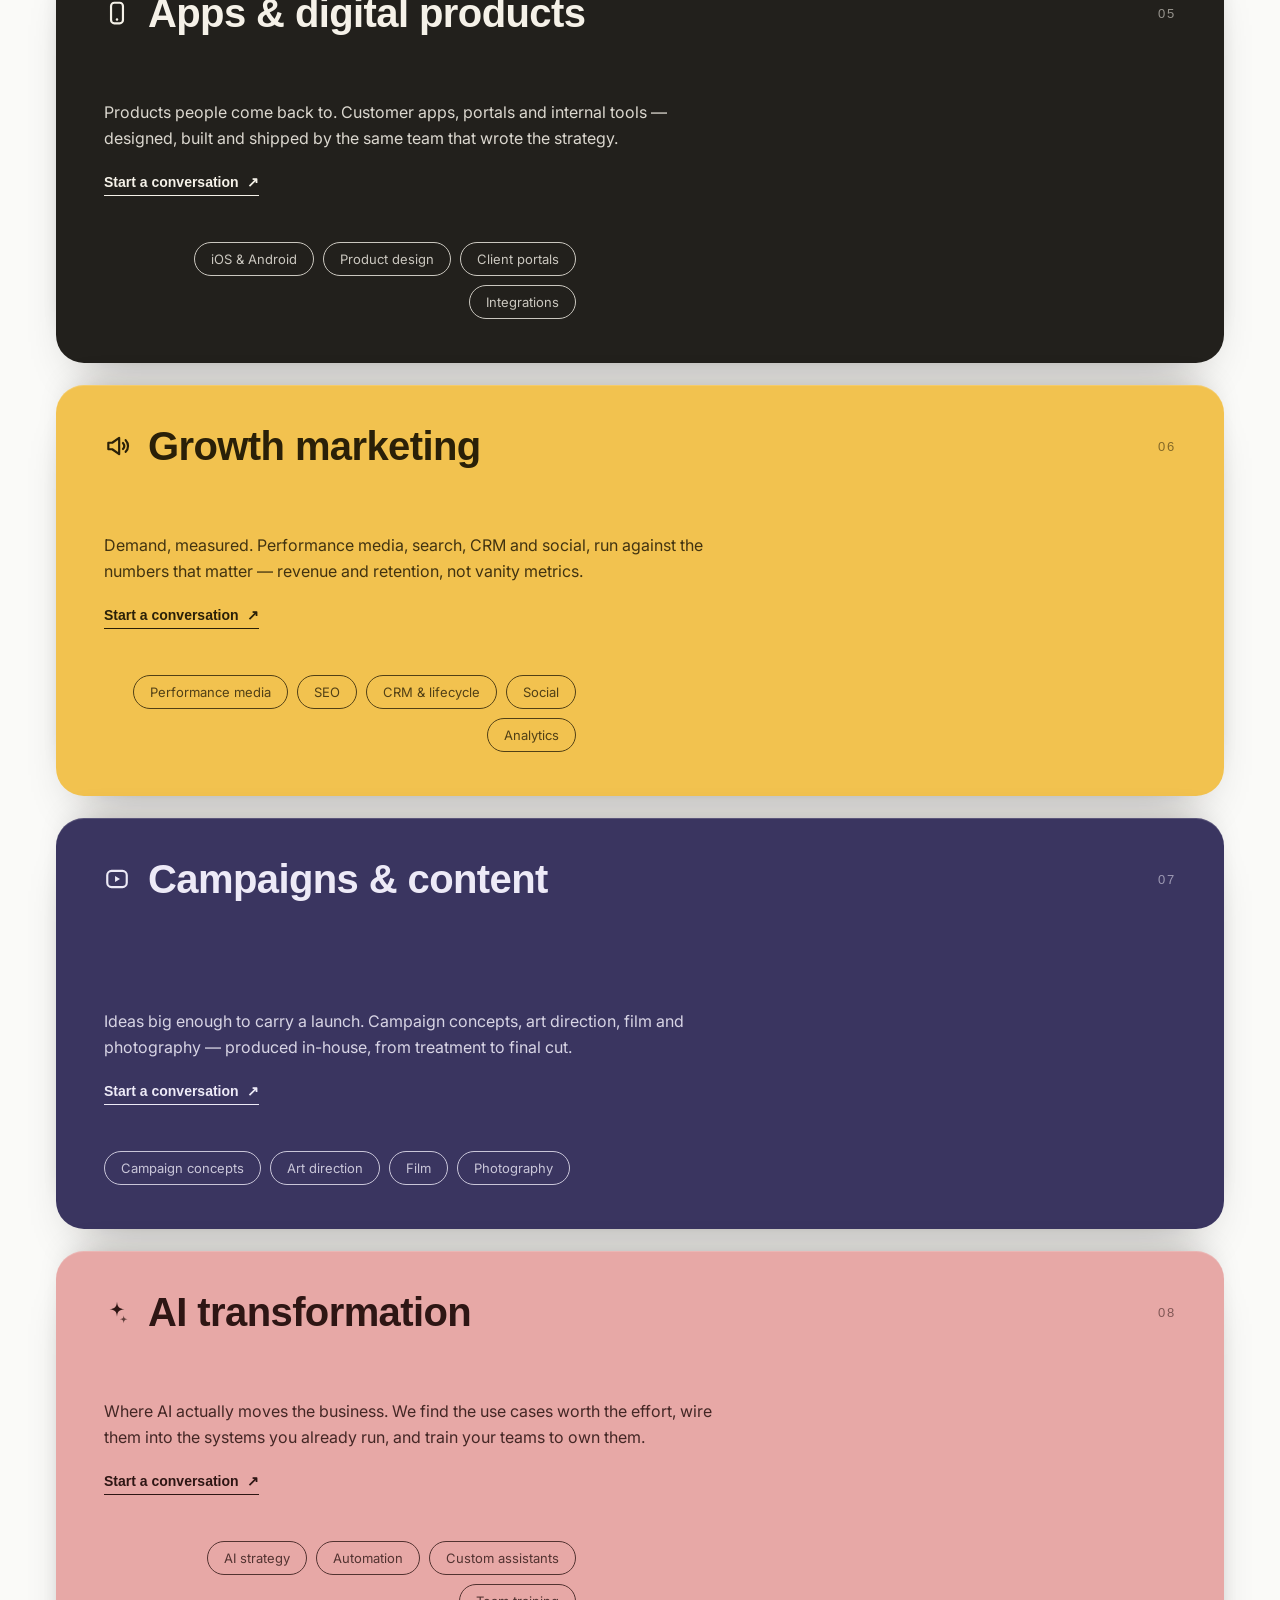
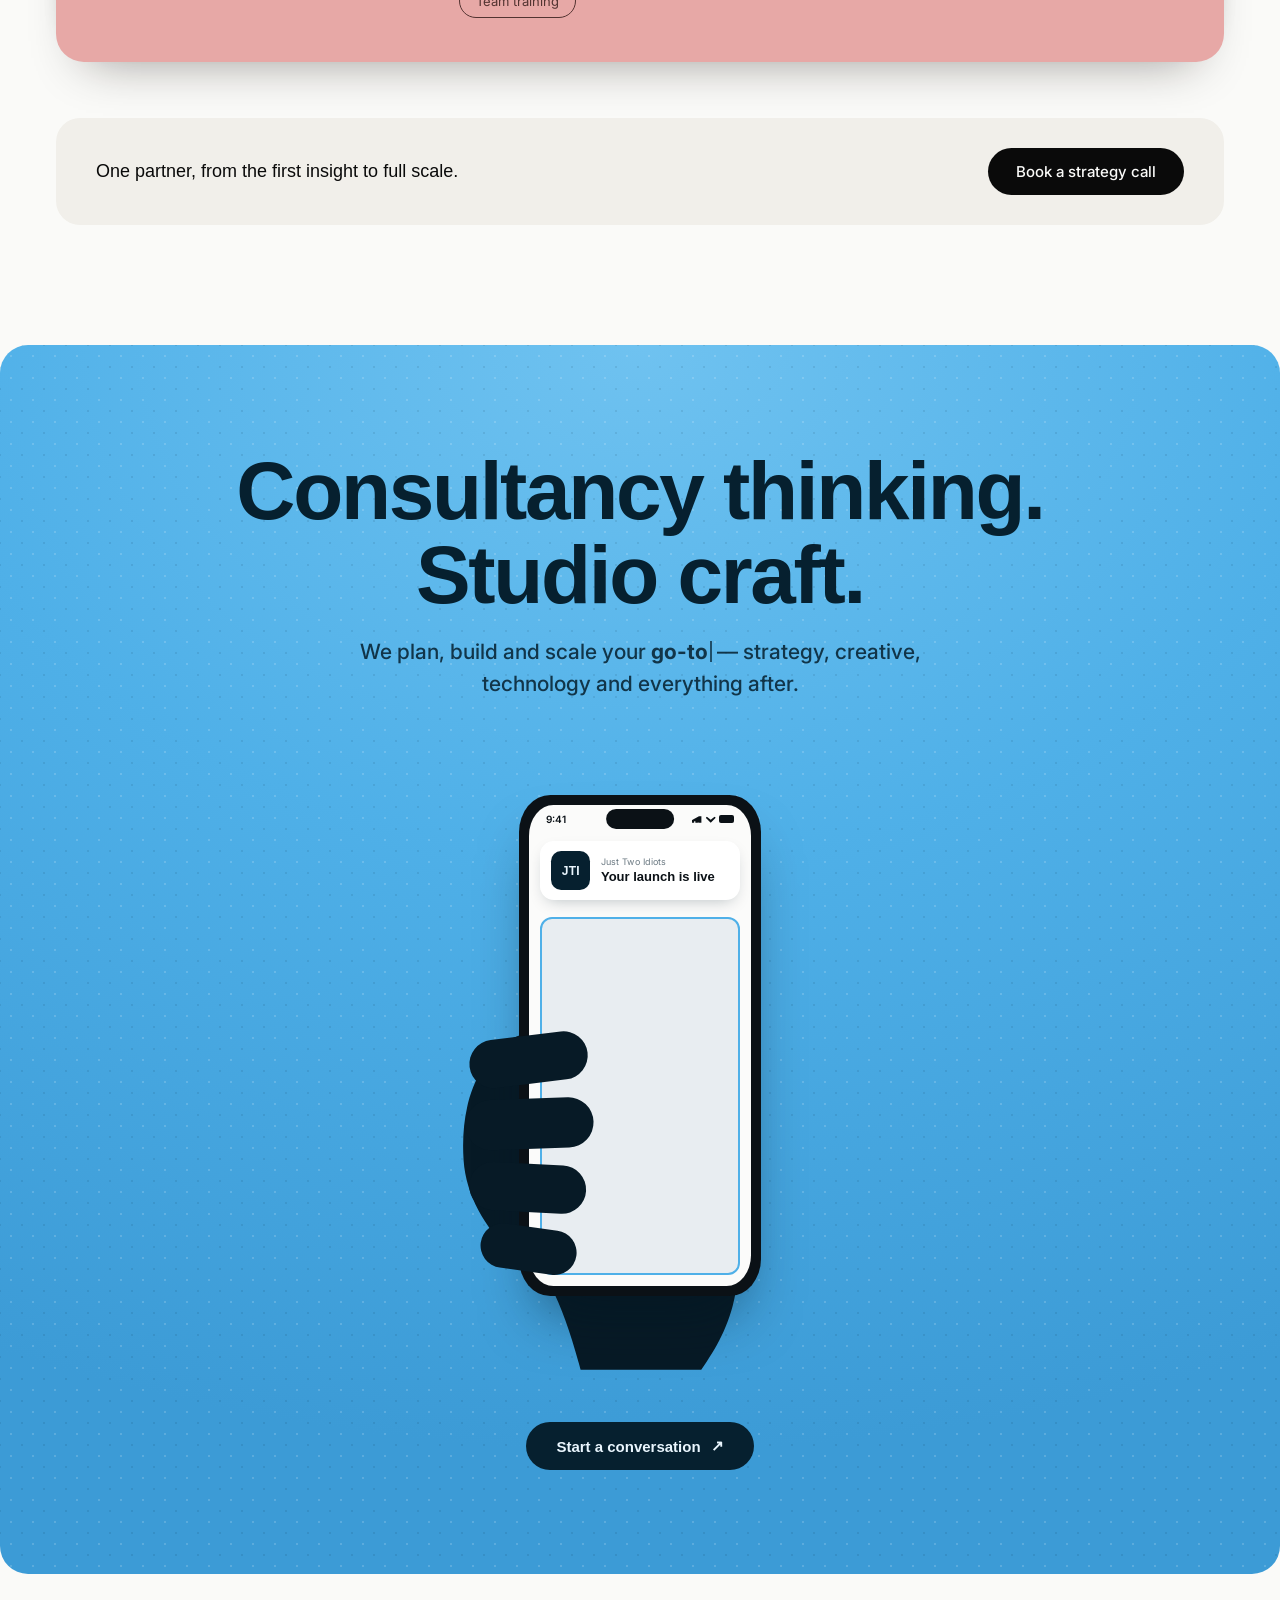
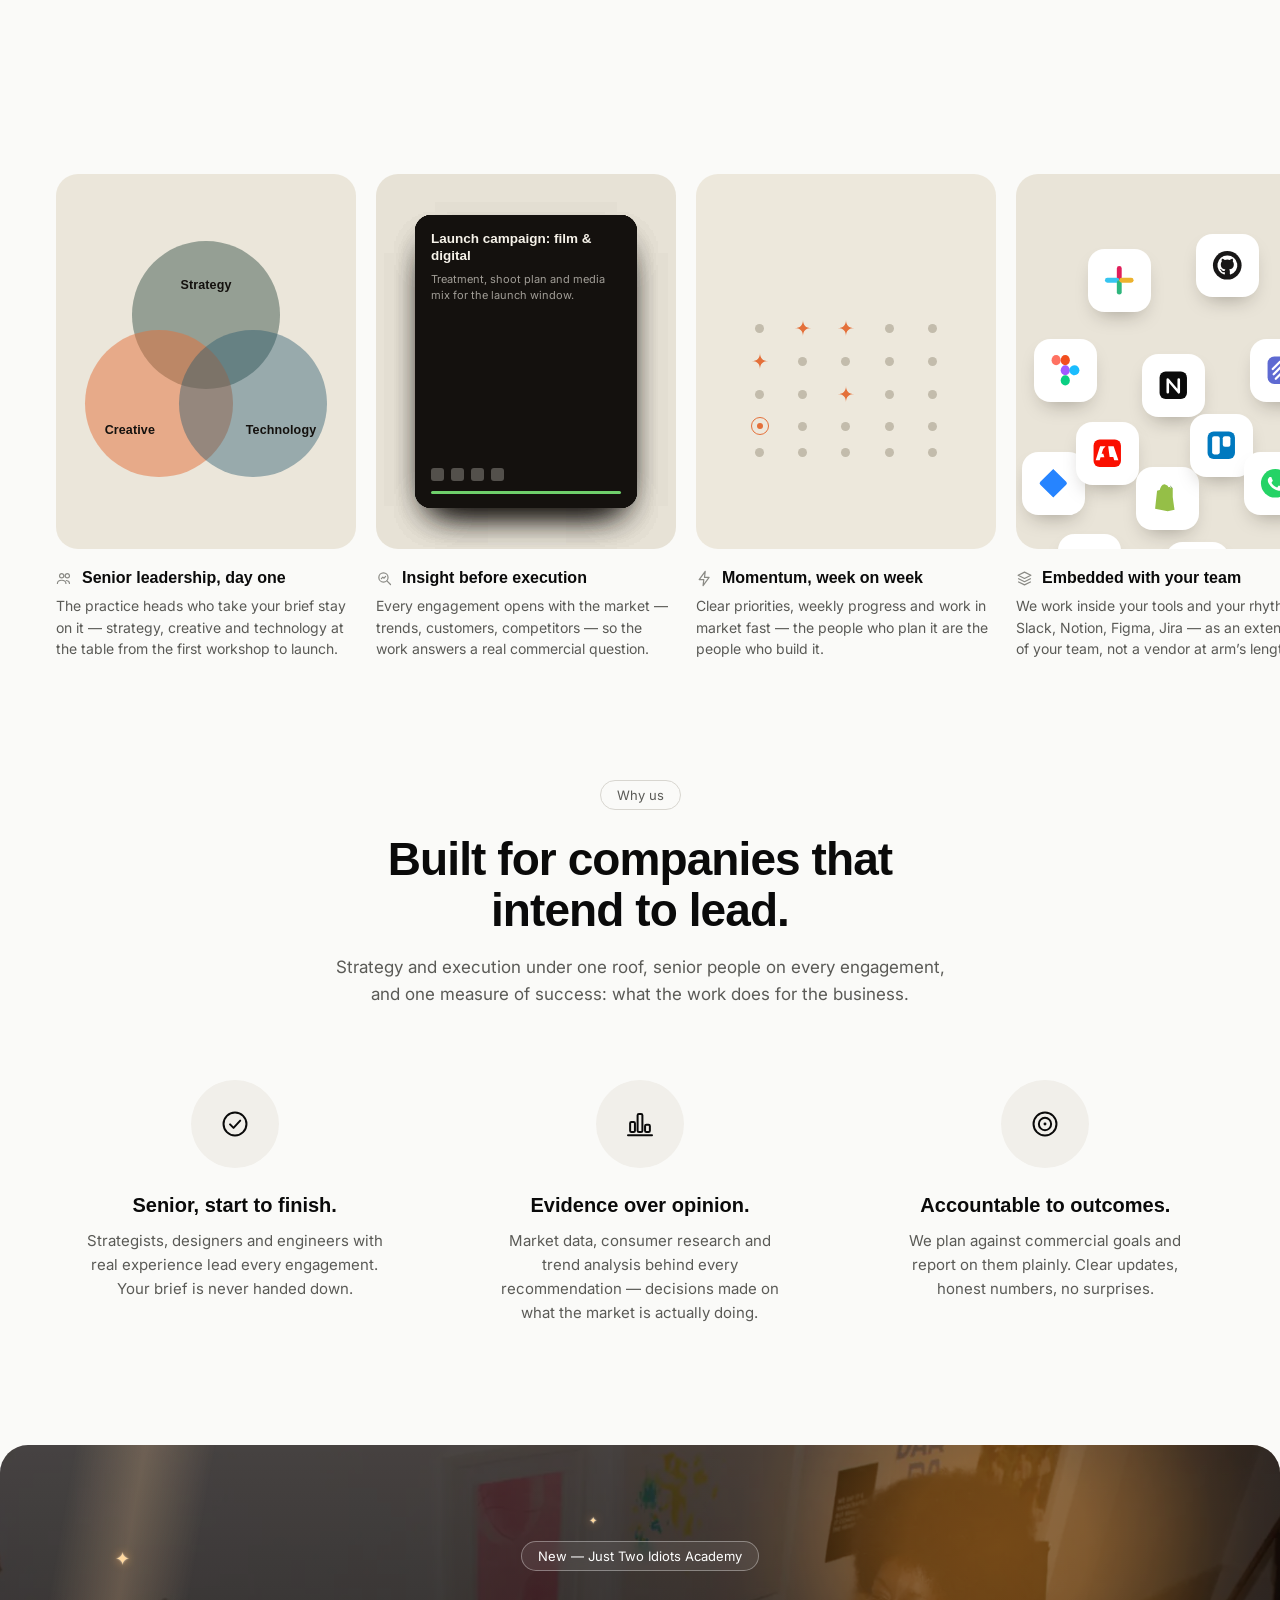
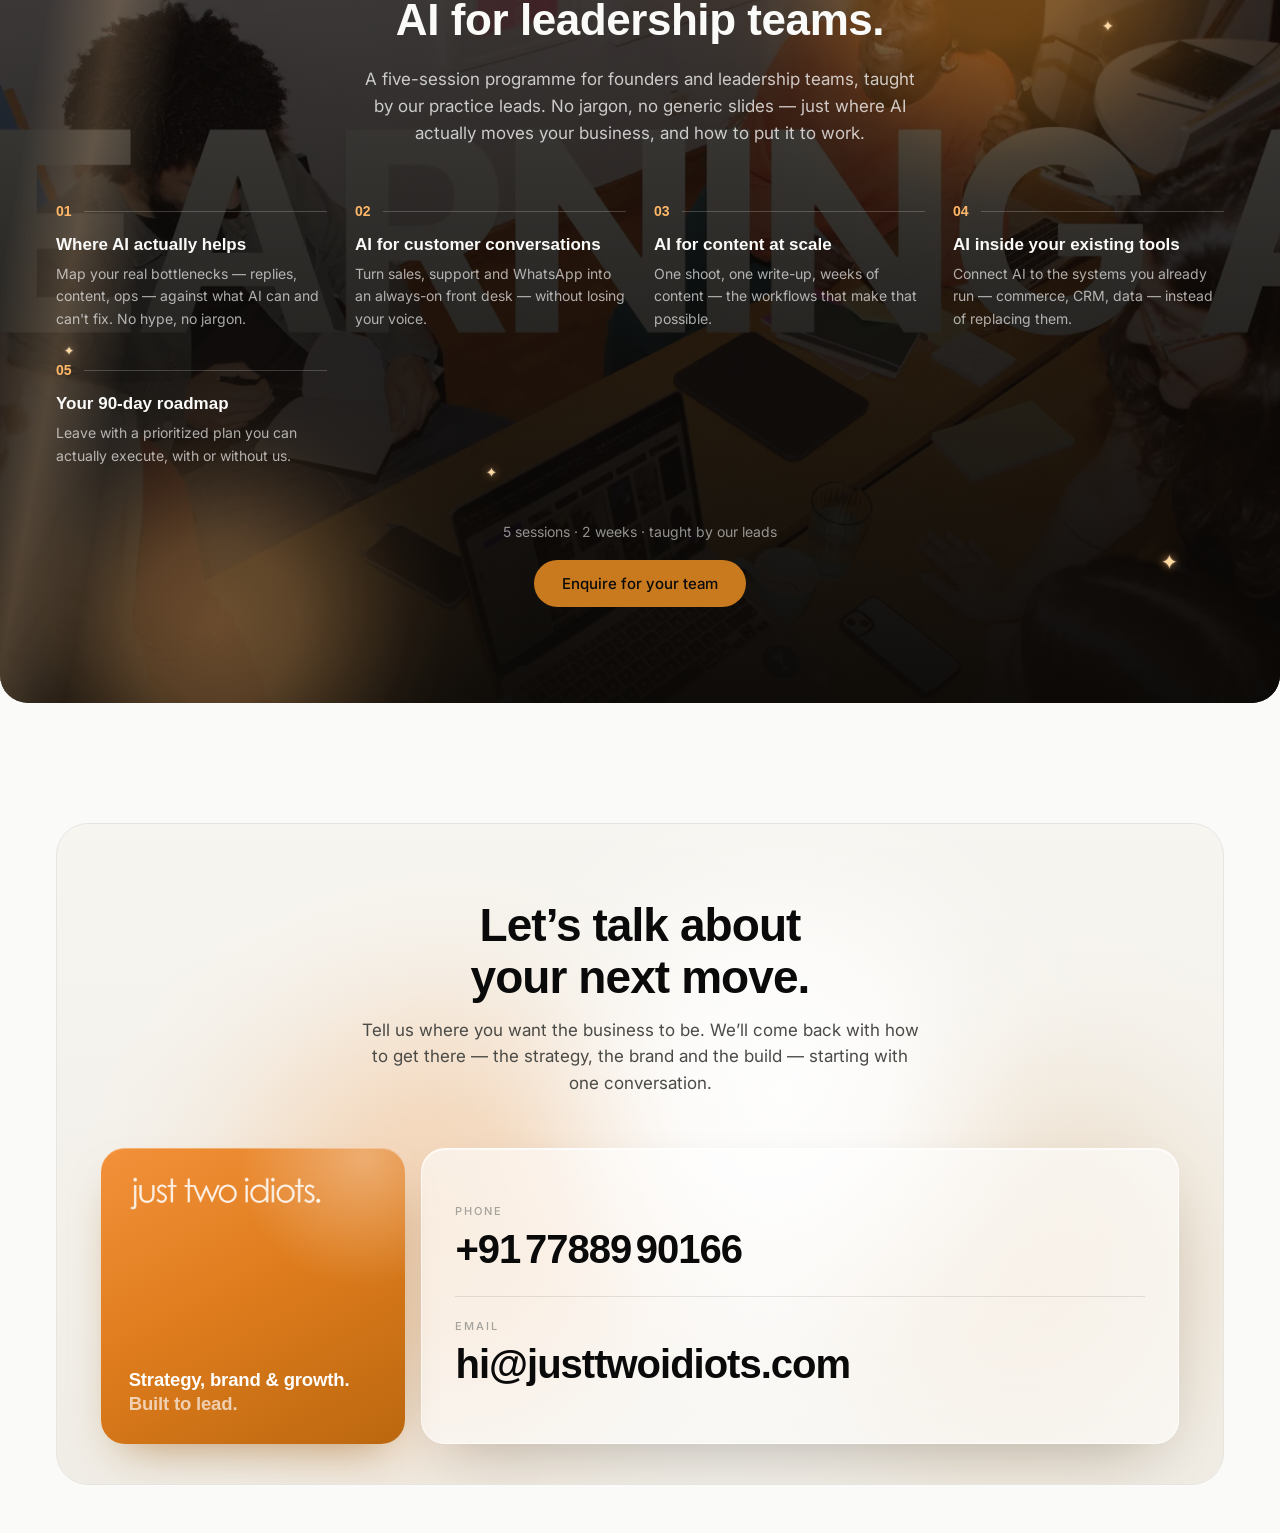
==== commit fd24908c: "Point canonicals, sitemap and links at the addresses Cloudflare serves Cloudflare serves every page " ====
--- a/index.html
+++ b/index.html
@@ -46,7 +46,7 @@
     <nav class="site-nav" id="site-nav" aria-label="Primary">
       <a href="#work" class="nav-link" data-spy="work">Work</a>
       <a href="#services" class="nav-link" data-spy="services">Services</a>
-      <a href="who-we-are.html" class="nav-link nav-link-who">Who we are</a>
+      <a href="who-we-are" class="nav-link nav-link-who">Who we are</a>
     </nav>
     <a href="tel:+917788990166" class="nav-cta">Book a call</a>
     <button type="button" class="nav-toggle" aria-label="Open menu"
@@ -94,7 +94,7 @@
     </div>
     <div style="font-size:13px; color:#8A8A85; margin-bottom:8px"><span class="work-hint-pointer">Hover a project to bring it forward</span><span class="work-hint-touch">Swipe to browse the projects</span></div>
     <div class="work-rail">
-      <a href="work/bbhhomes.html" class="work-card" style="z-index:1; --rise:0px">
+      <a href="work/bbhhomes" class="work-card" style="z-index:1; --rise:0px">
         <div style="position:relative; border-radius:14px; overflow:hidden; height:350px; box-shadow:0 24px 50px -18px rgba(0,0,0,0.3); background:#fff">
           <div style="width:100%; height:100%; background-image:url('assets/covers/bbhhomes.webp?v=1788468067'); background-size:cover; background-position:center"></div>
           <div style="position:absolute; inset:0; background:linear-gradient(to right, transparent 65%, rgba(0,0,0,0.35) 100%); pointer-events:none"></div>
@@ -104,7 +104,7 @@
           </div>
         </div>
       </a>
-      <a href="work/getmyrugs.html" class="work-card" style="z-index:2; --rise:-12px">
+      <a href="work/getmyrugs" class="work-card" style="z-index:2; --rise:-12px">
         <div style="position:relative; border-radius:14px; overflow:hidden; height:350px; box-shadow:0 24px 50px -18px rgba(0,0,0,0.3); background:#fff">
           <div style="width:100%; height:100%; background-image:url('assets/covers/getmyrugs.webp?v=1788468067'); background-size:cover; background-position:center"></div>
           <div style="position:absolute; inset:0; background:linear-gradient(to right, transparent 65%, rgba(0,0,0,0.35) 100%); pointer-events:none"></div>
@@ -114,7 +114,7 @@
           </div>
         </div>
       </a>
-      <a href="work/parmandesigns.html" class="work-card" style="z-index:3; --rise:-24px">
+      <a href="work/parmandesigns" class="work-card" style="z-index:3; --rise:-24px">
         <div style="position:relative; border-radius:14px; overflow:hidden; height:350px; box-shadow:0 24px 50px -18px rgba(0,0,0,0.3); background:#fff">
           <div style="width:100%; height:100%; background-image:url('assets/covers/parmandesigns.webp?v=1788468067'); background-size:cover; background-position:center"></div>
           <div style="position:absolute; inset:0; background:linear-gradient(to right, transparent 65%, rgba(0,0,0,0.35) 100%); pointer-events:none"></div>
@@ -124,7 +124,7 @@
           </div>
         </div>
       </a>
-      <a href="work/prakshi.html" class="work-card" style="z-index:4; --rise:-36px">
+      <a href="work/prakshi" class="work-card" style="z-index:4; --rise:-36px">
         <div style="position:relative; border-radius:14px; overflow:hidden; height:350px; box-shadow:0 24px 50px -18px rgba(0,0,0,0.3); background:#fff">
           <div style="width:100%; height:100%; background-image:url('assets/covers/prakshi.webp?v=1788468067'); background-size:cover; background-position:center"></div>
           <div style="position:absolute; inset:0; background:linear-gradient(to right, transparent 65%, rgba(0,0,0,0.35) 100%); pointer-events:none"></div>
@@ -135,8 +135,9 @@
         </div>
       </a>
       <!-- FIG LIVING — PARKED. Uncomment this block (and the matching ones in
-         script.js, sitemap.xml and work/bbhhomes.html) to put it back.
-      <a href="work/fig.html" class="work-card" style="z-index:5; --rise:-48px">
+         script.js, sitemap.xml and work/bbhhomes.html), and delete the
+         noindex line in work/fig.html, to put it back.
+      <a href="work/fig" class="work-card" style="z-index:5; --rise:-48px">
         <div style="position:relative; border-radius:14px; overflow:hidden; height:350px; box-shadow:0 24px 50px -18px rgba(0,0,0,0.3); background:#fff">
           <div style="width:100%; height:100%; background-image:url('assets/covers/fig.webp?v=1788468067'); background-size:cover; background-position:center"></div>
           <div style="position:absolute; inset:0; background:linear-gradient(to right, transparent 65%, rgba(0,0,0,0.35) 100%); pointer-events:none"></div>
@@ -147,7 +148,7 @@
         </div>
       </a>
       -->
-      <a href="work/tenderheartschool.html" class="work-card" style="z-index:5; --rise:-48px">
+      <a href="work/tenderheartschool" class="work-card" style="z-index:5; --rise:-48px">
         <div style="position:relative; border-radius:14px; overflow:hidden; height:350px; box-shadow:0 24px 50px -18px rgba(0,0,0,0.3); background:#fff">
           <div style="width:100%; height:100%; background-image:url('assets/covers/tenderheartschool.webp?v=1788468067'); background-size:cover; background-position:center"></div>
           <div style="position:absolute; inset:0; background:linear-gradient(to right, transparent 65%, rgba(0,0,0,0.35) 100%); pointer-events:none"></div>
@@ -157,7 +158,7 @@
           </div>
         </div>
       </a>
-      <a href="work/denver.html" class="work-card" style="z-index:6; --rise:-60px">
+      <a href="work/denver" class="work-card" style="z-index:6; --rise:-60px">
         <div style="position:relative; border-radius:14px; overflow:hidden; height:350px; box-shadow:0 24px 50px -18px rgba(0,0,0,0.3); background:#fff">
           <div style="width:100%; height:100%; background-image:url('assets/covers/denver.webp?v=1788468067'); background-size:cover; background-position:center"></div>
           <div style="position:absolute; inset:0; background:linear-gradient(to right, transparent 65%, rgba(0,0,0,0.35) 100%); pointer-events:none"></div>
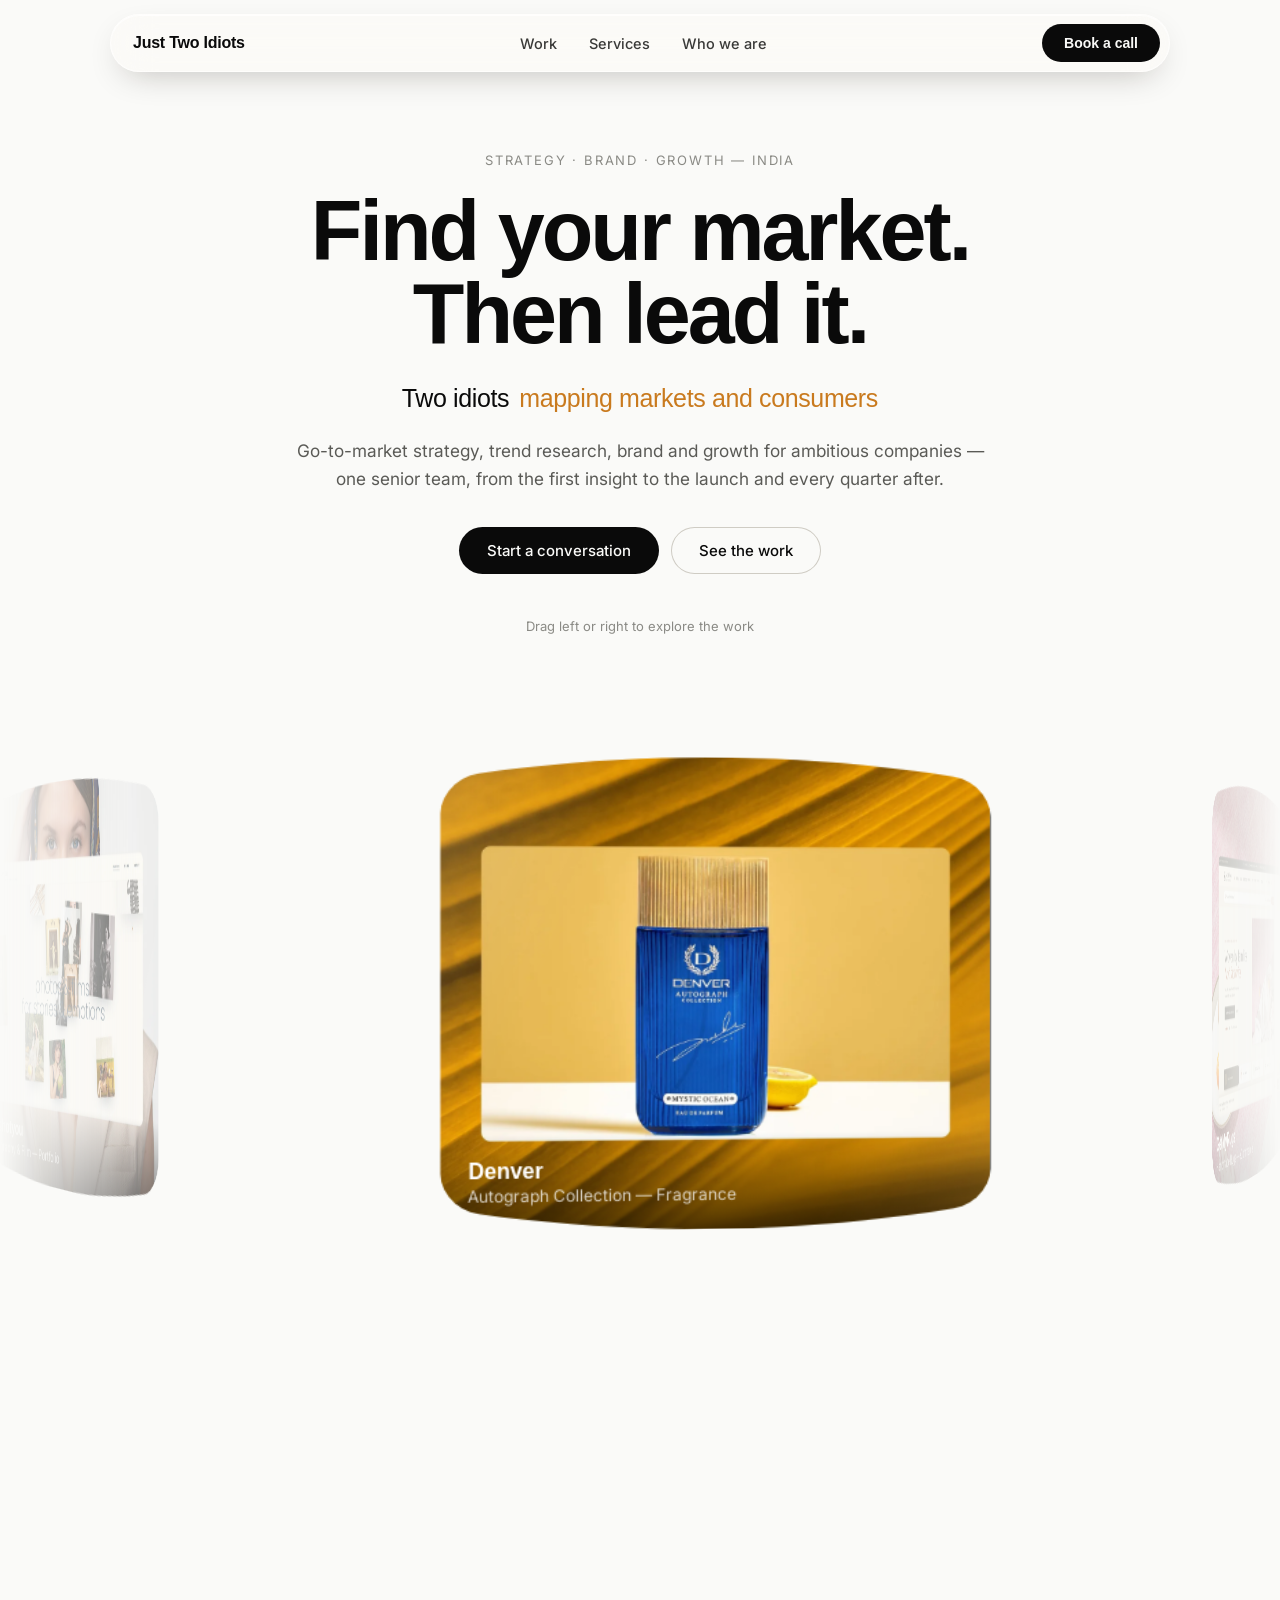
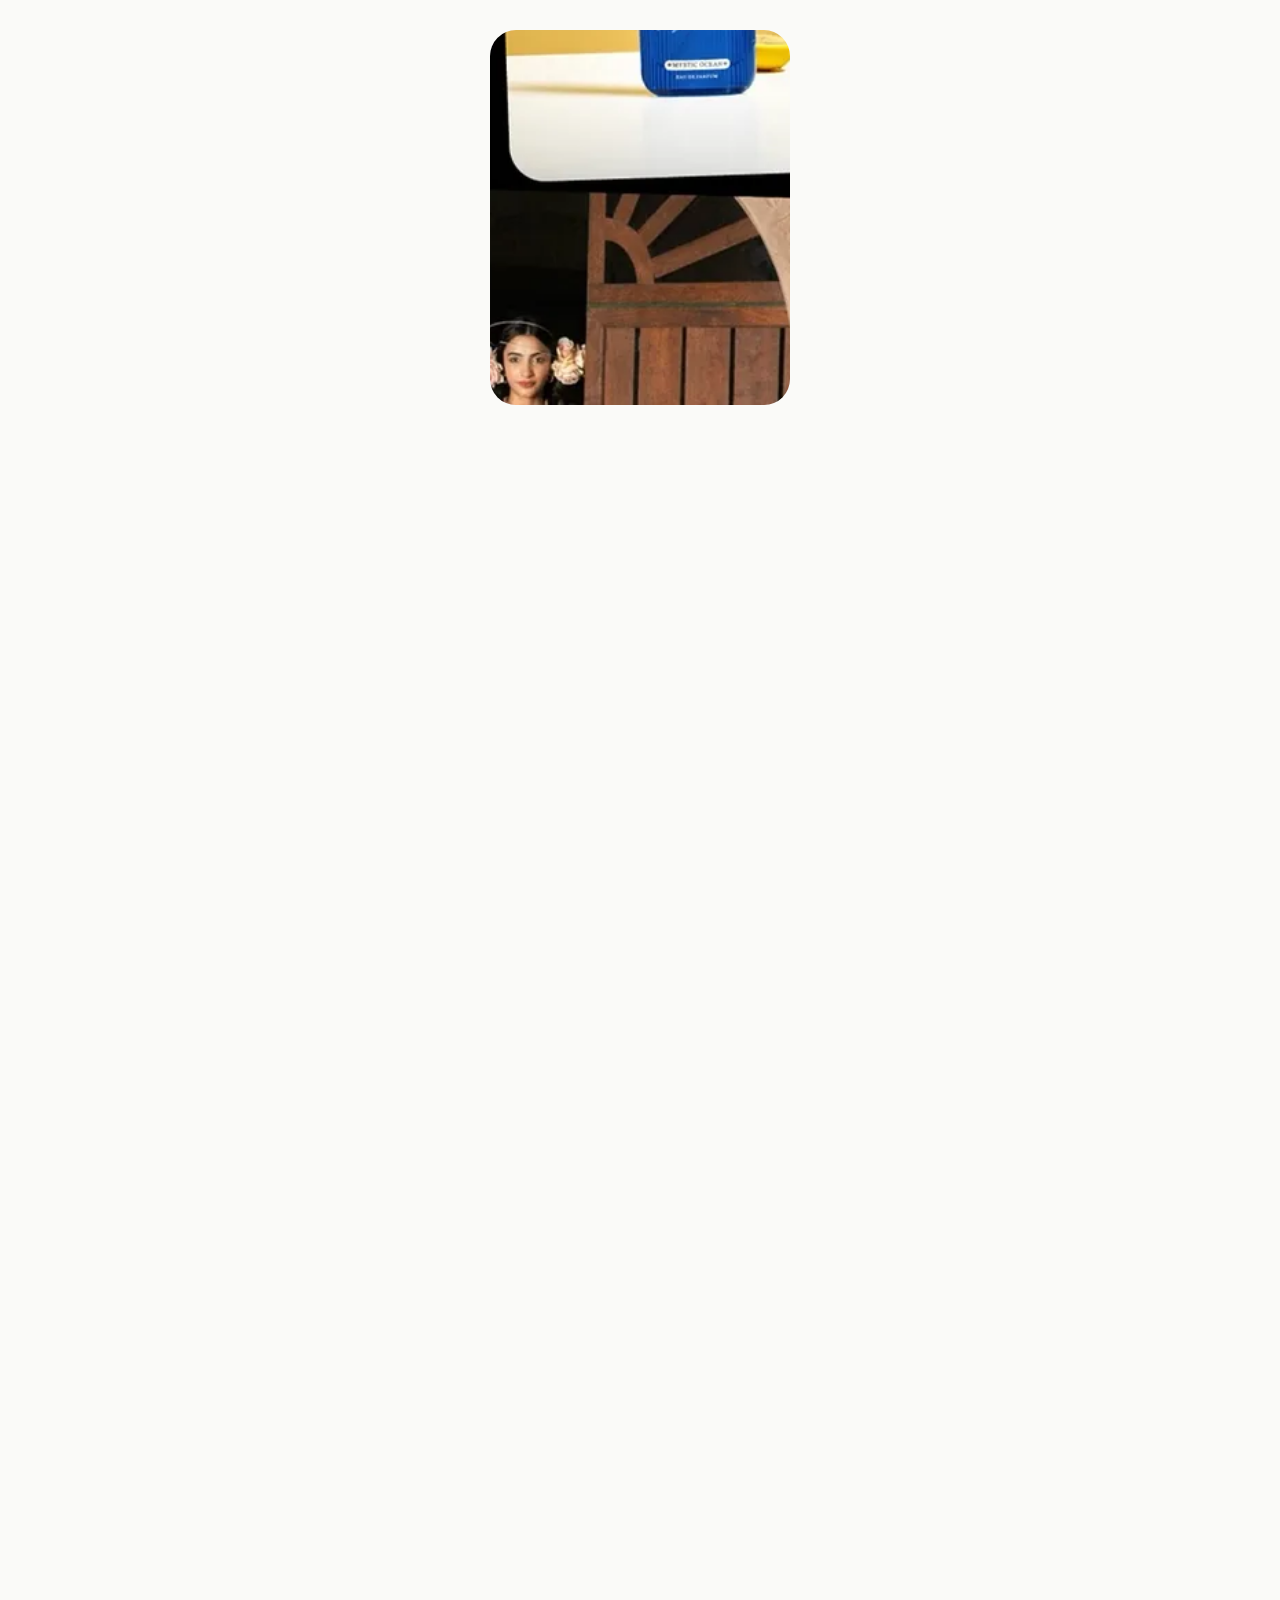
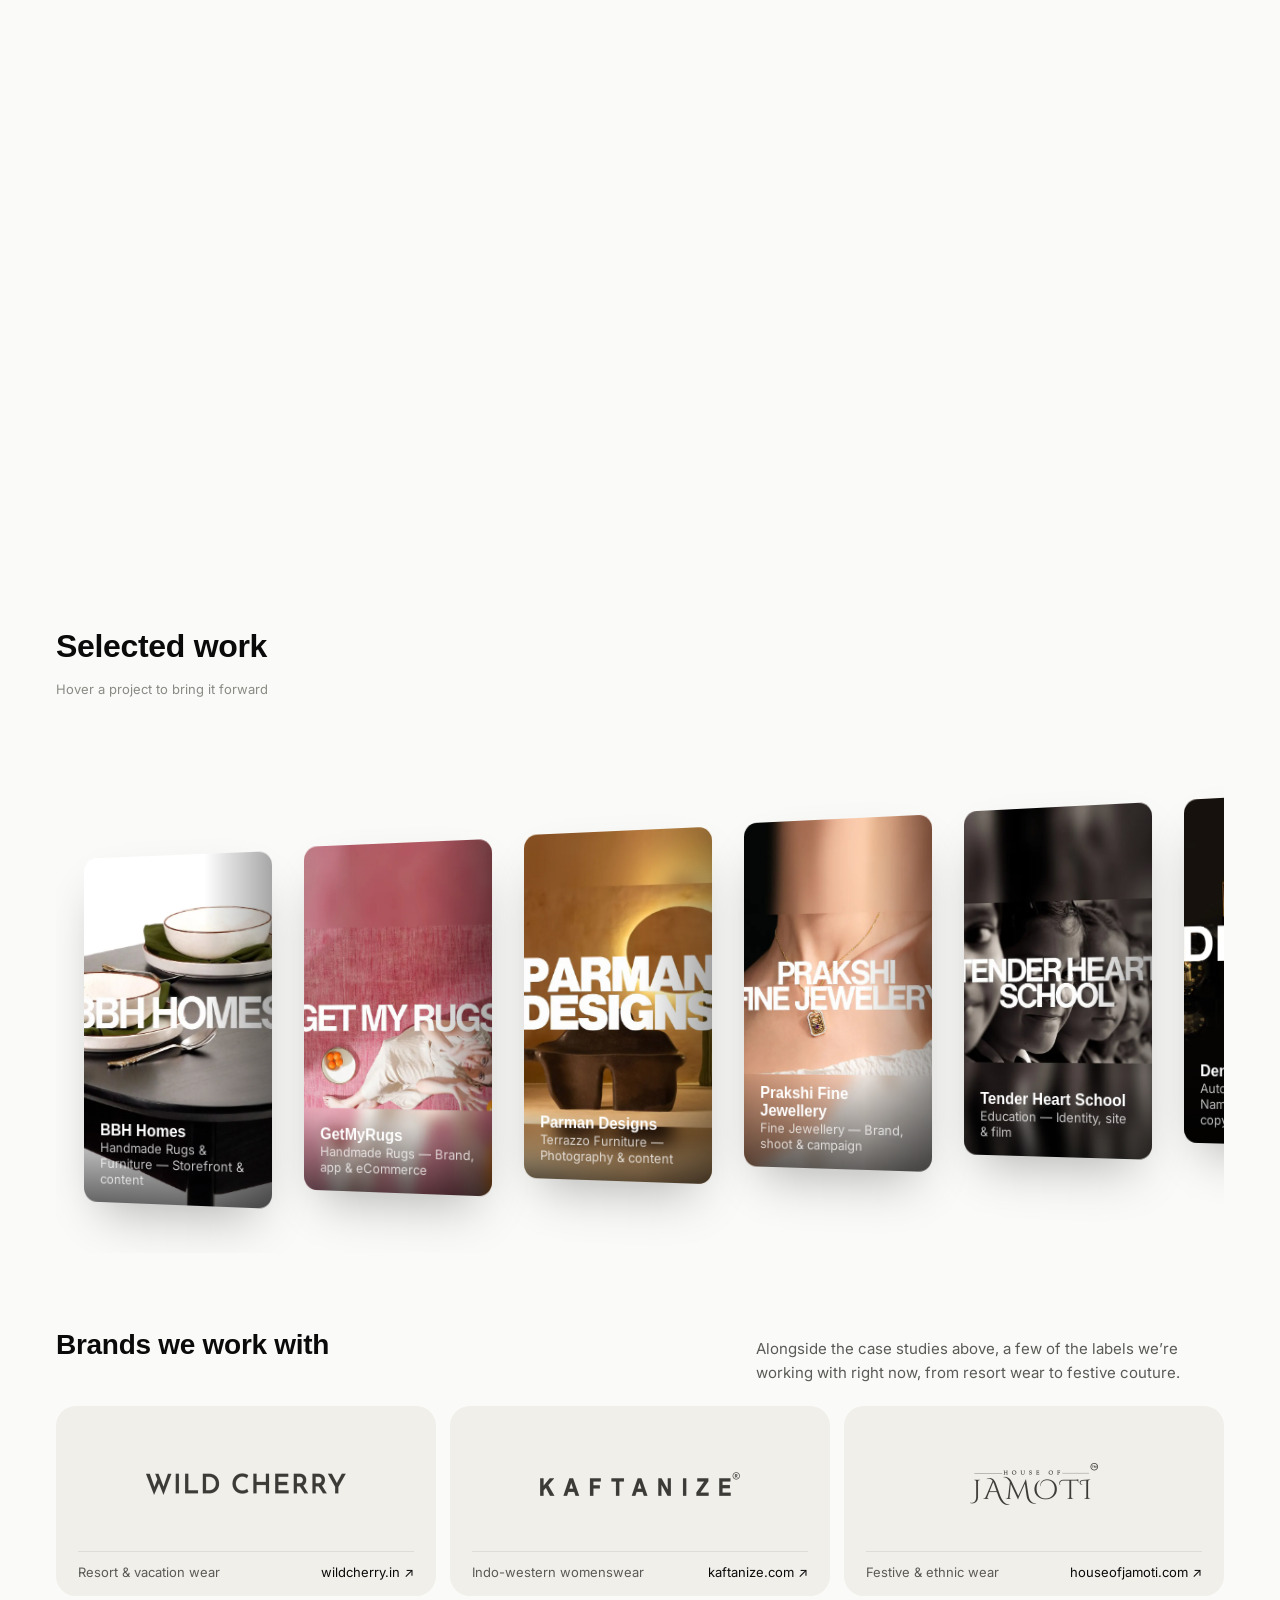
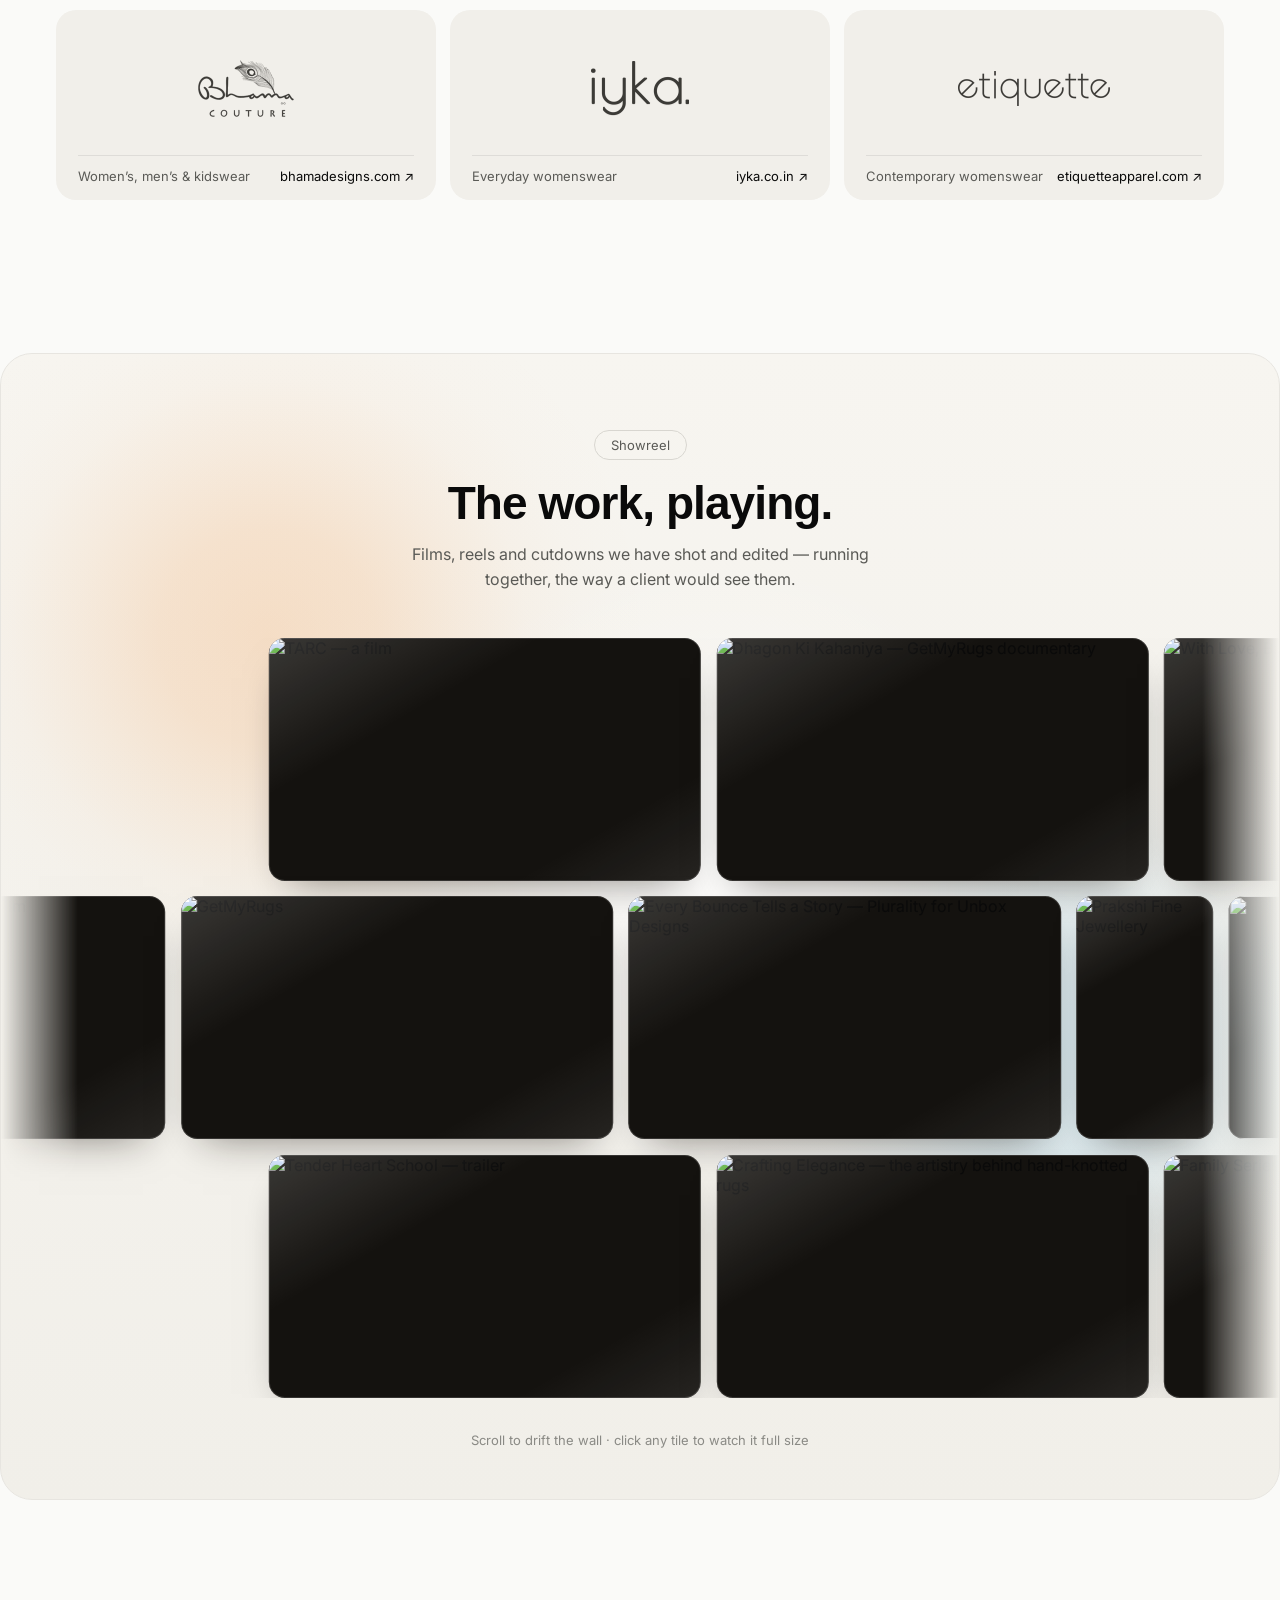
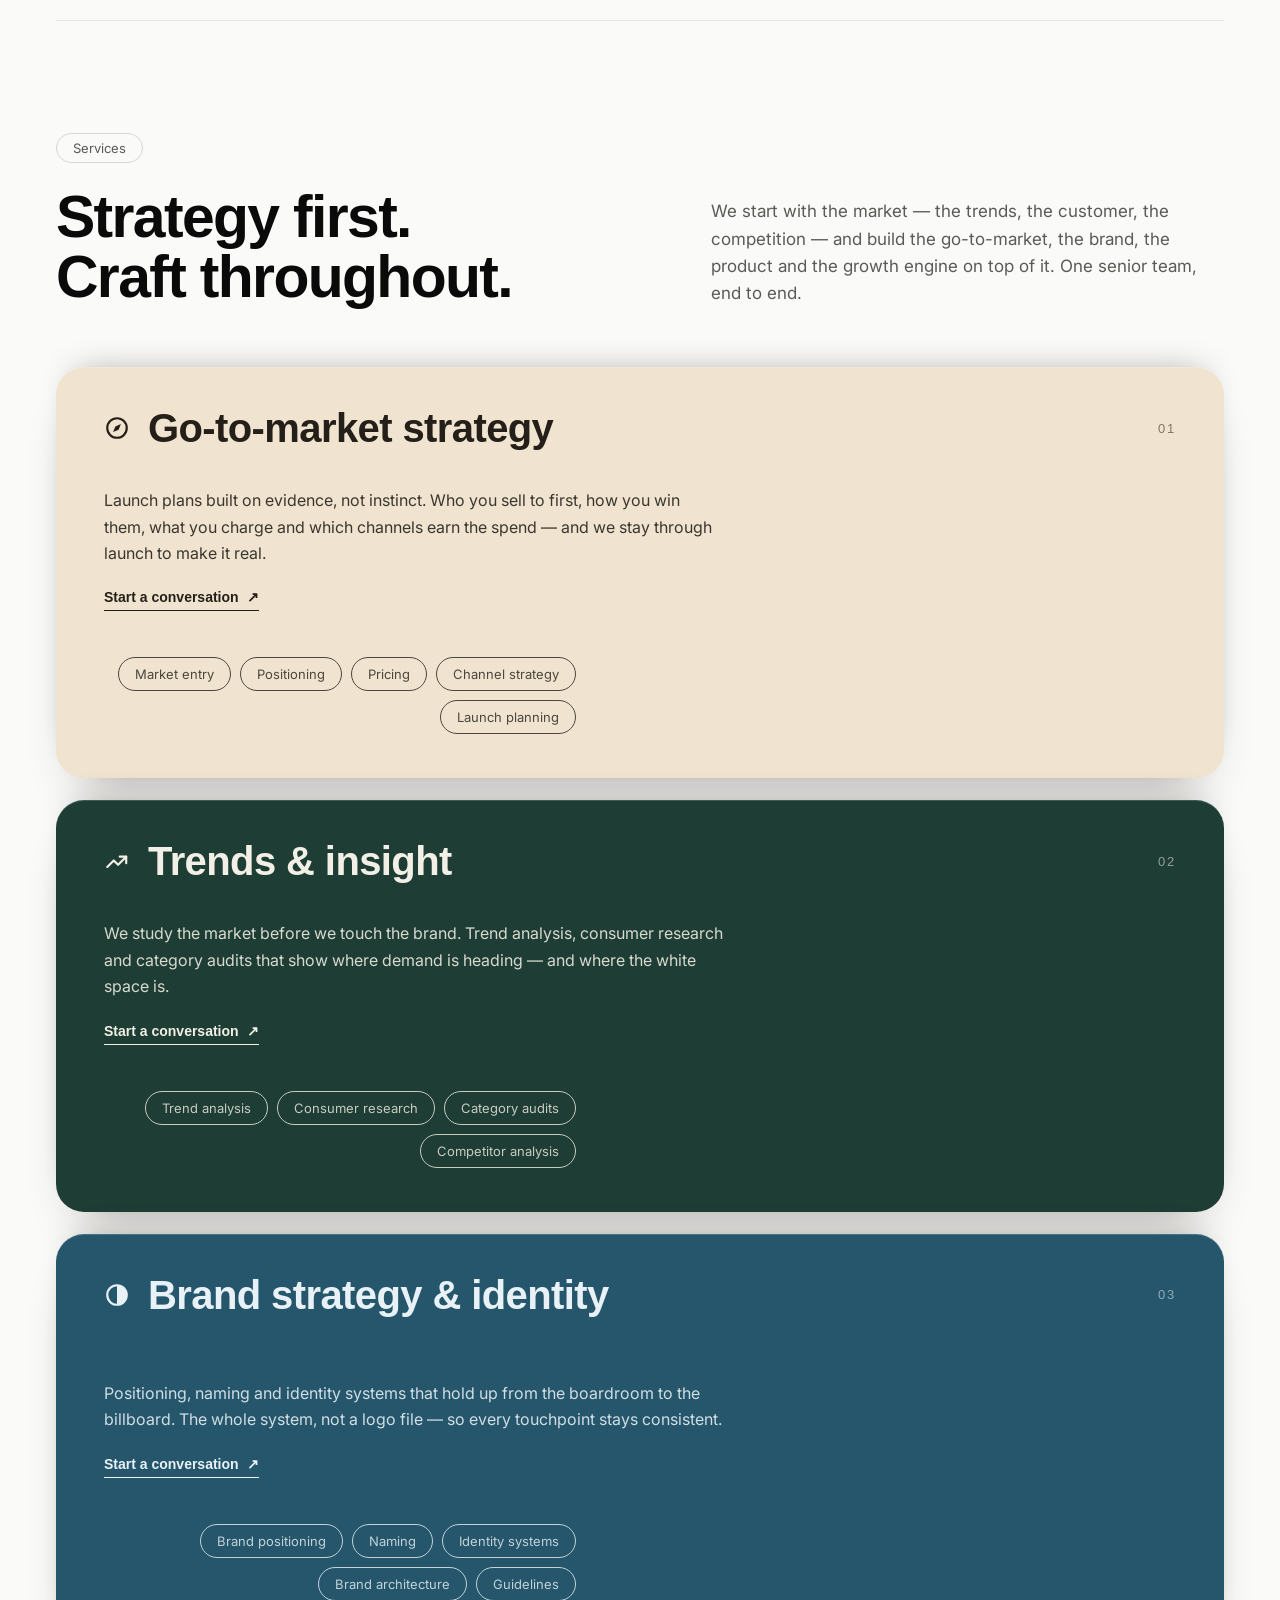
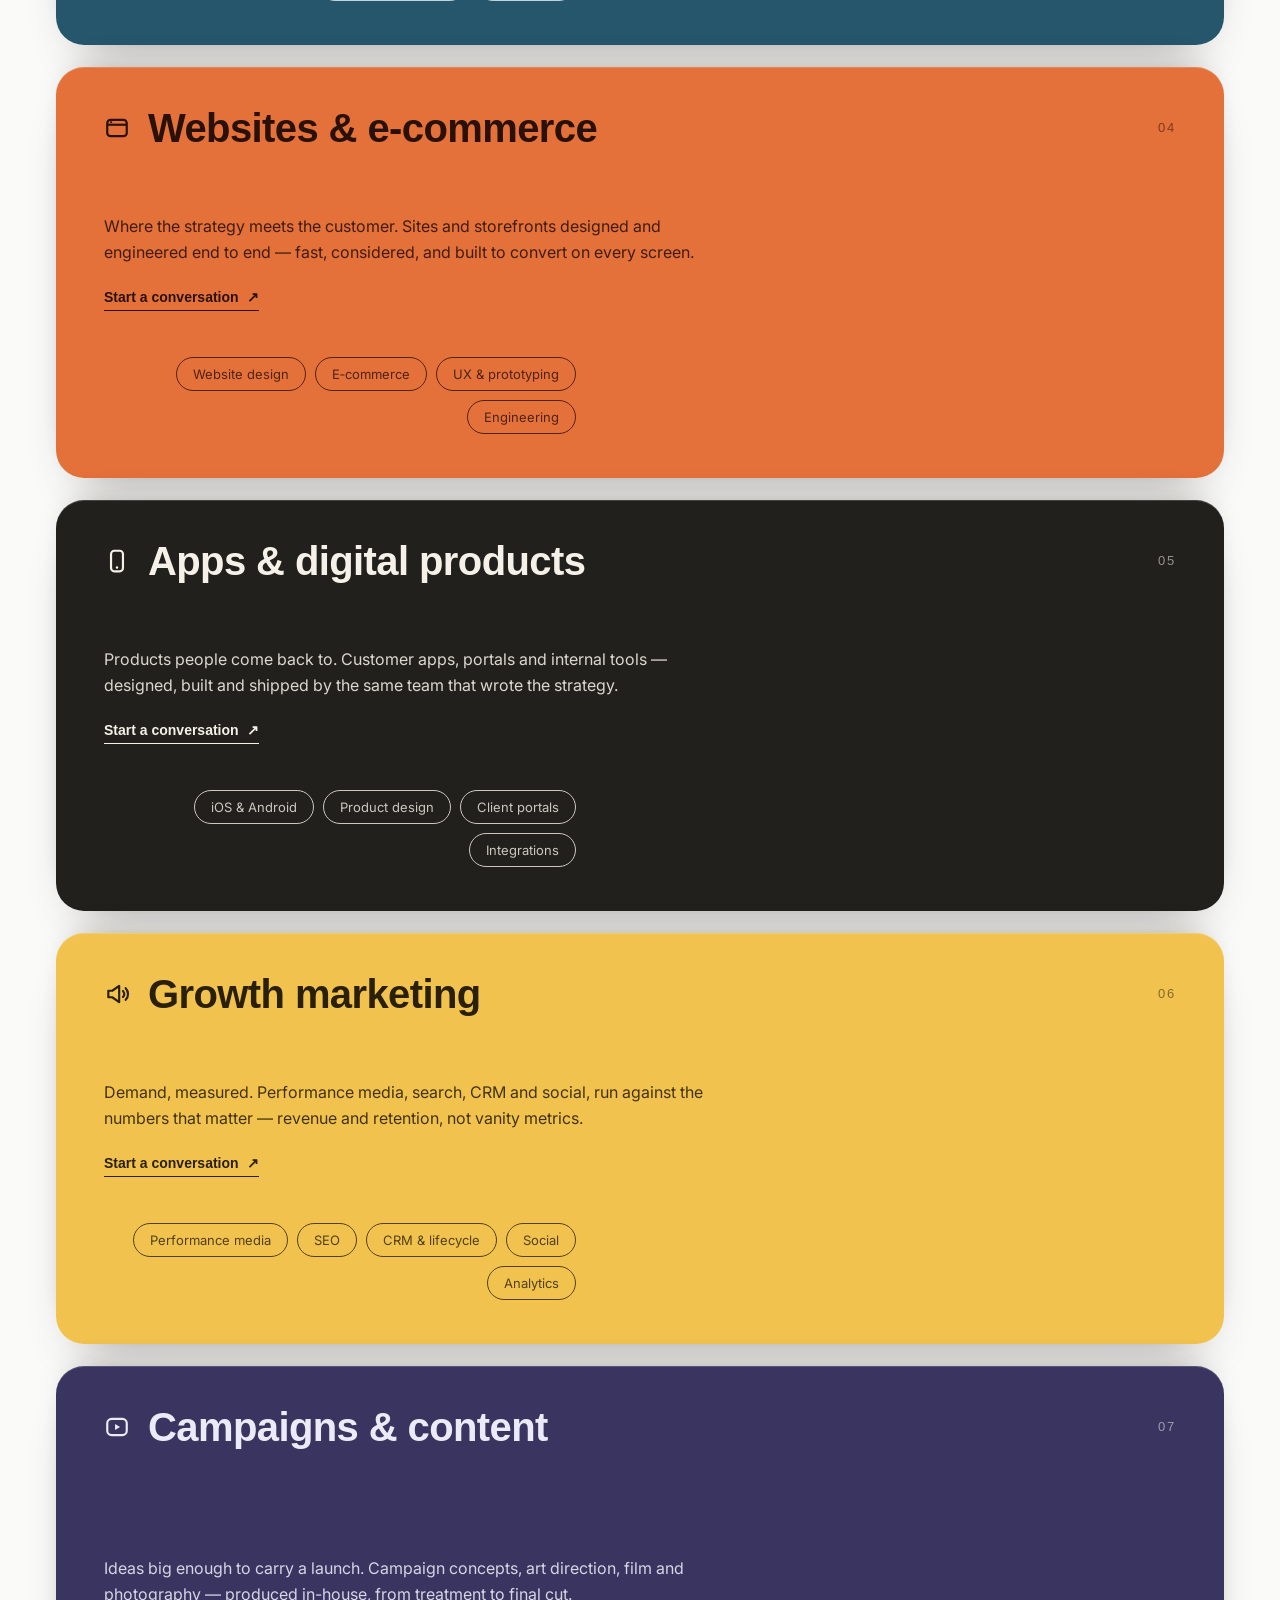
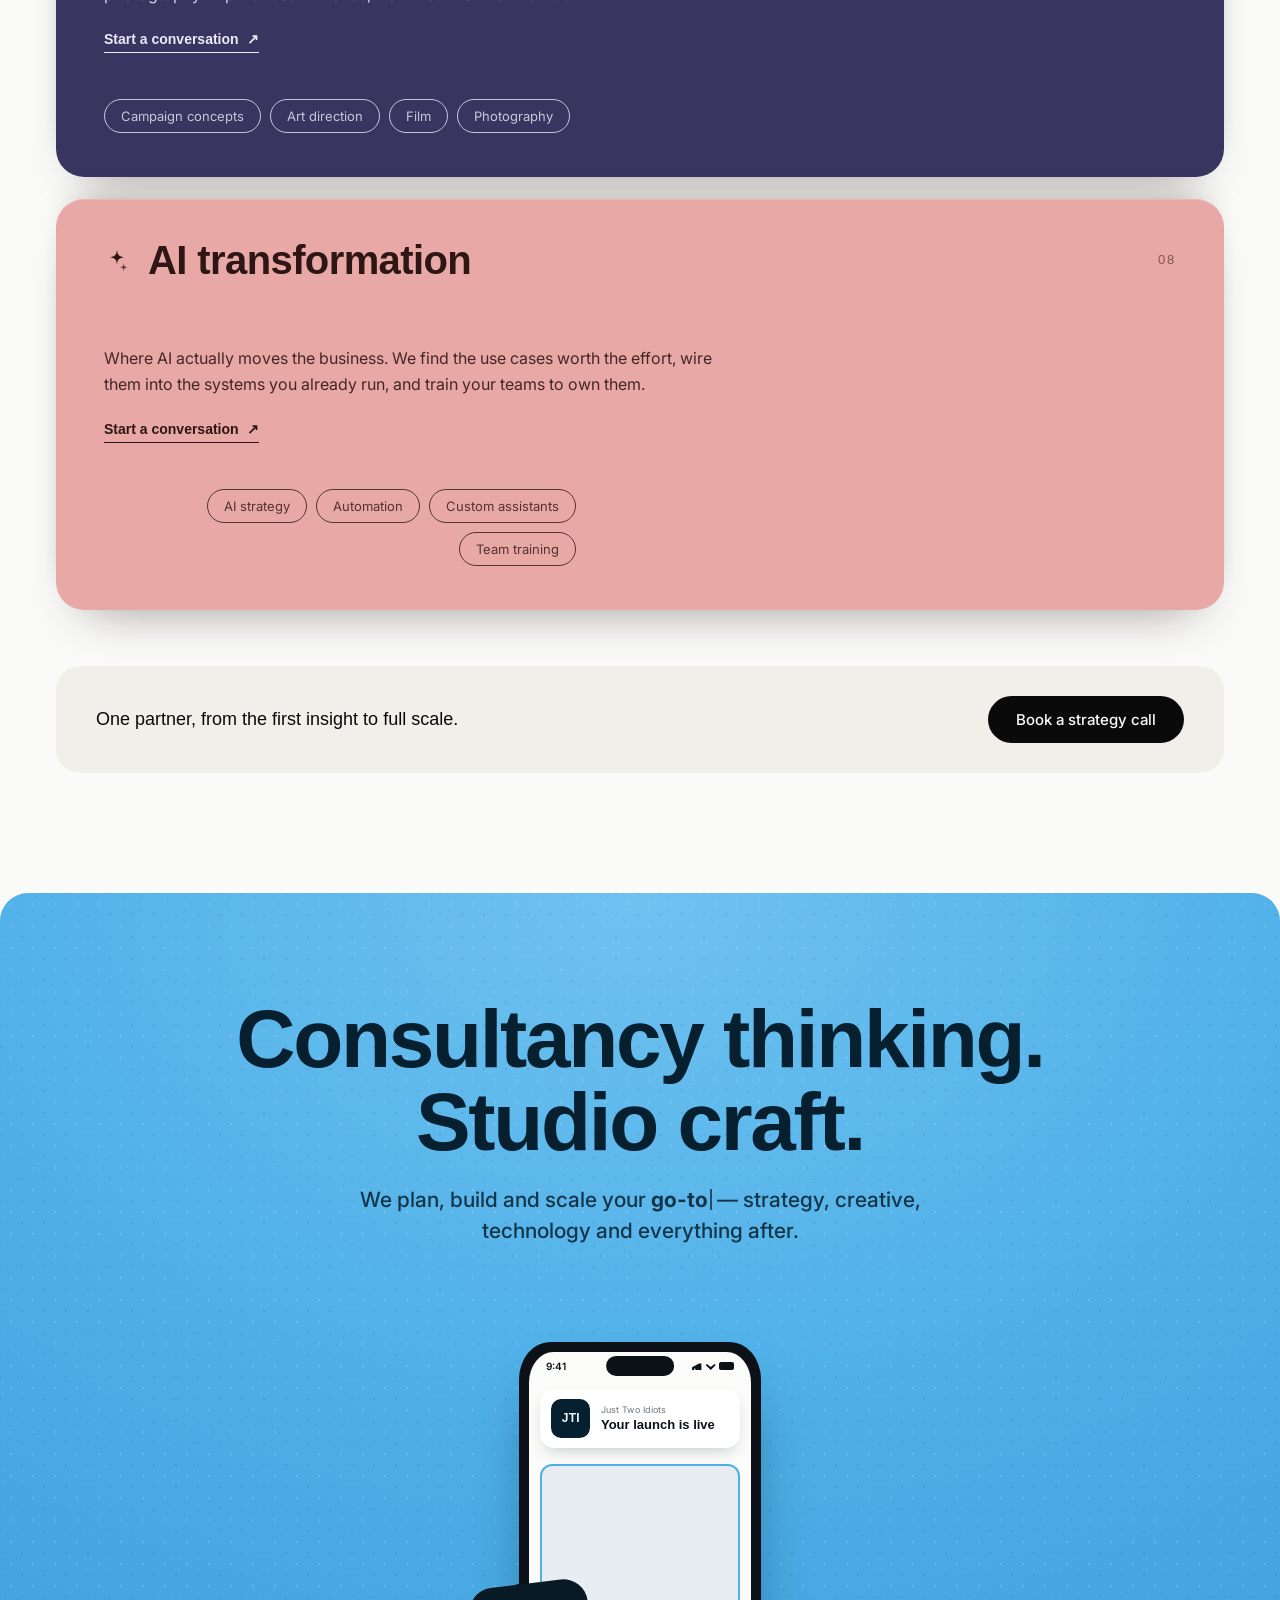
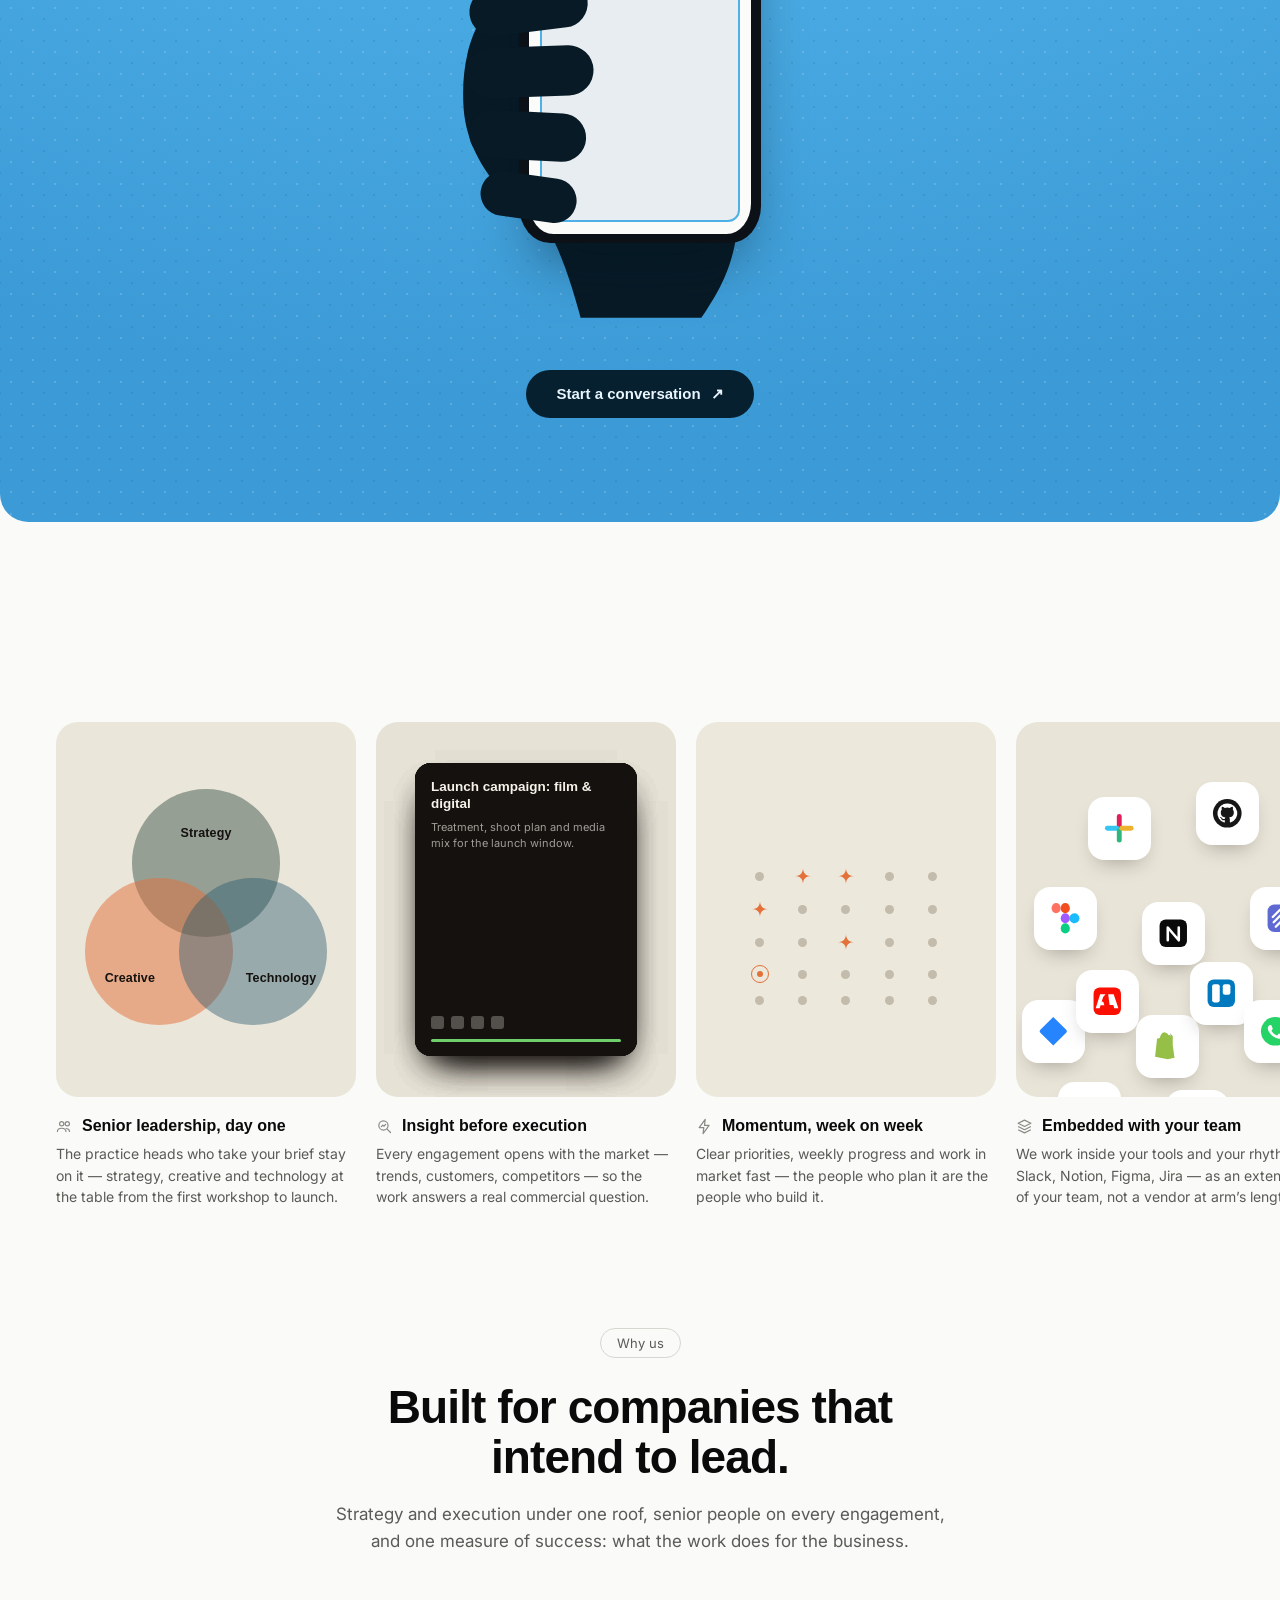
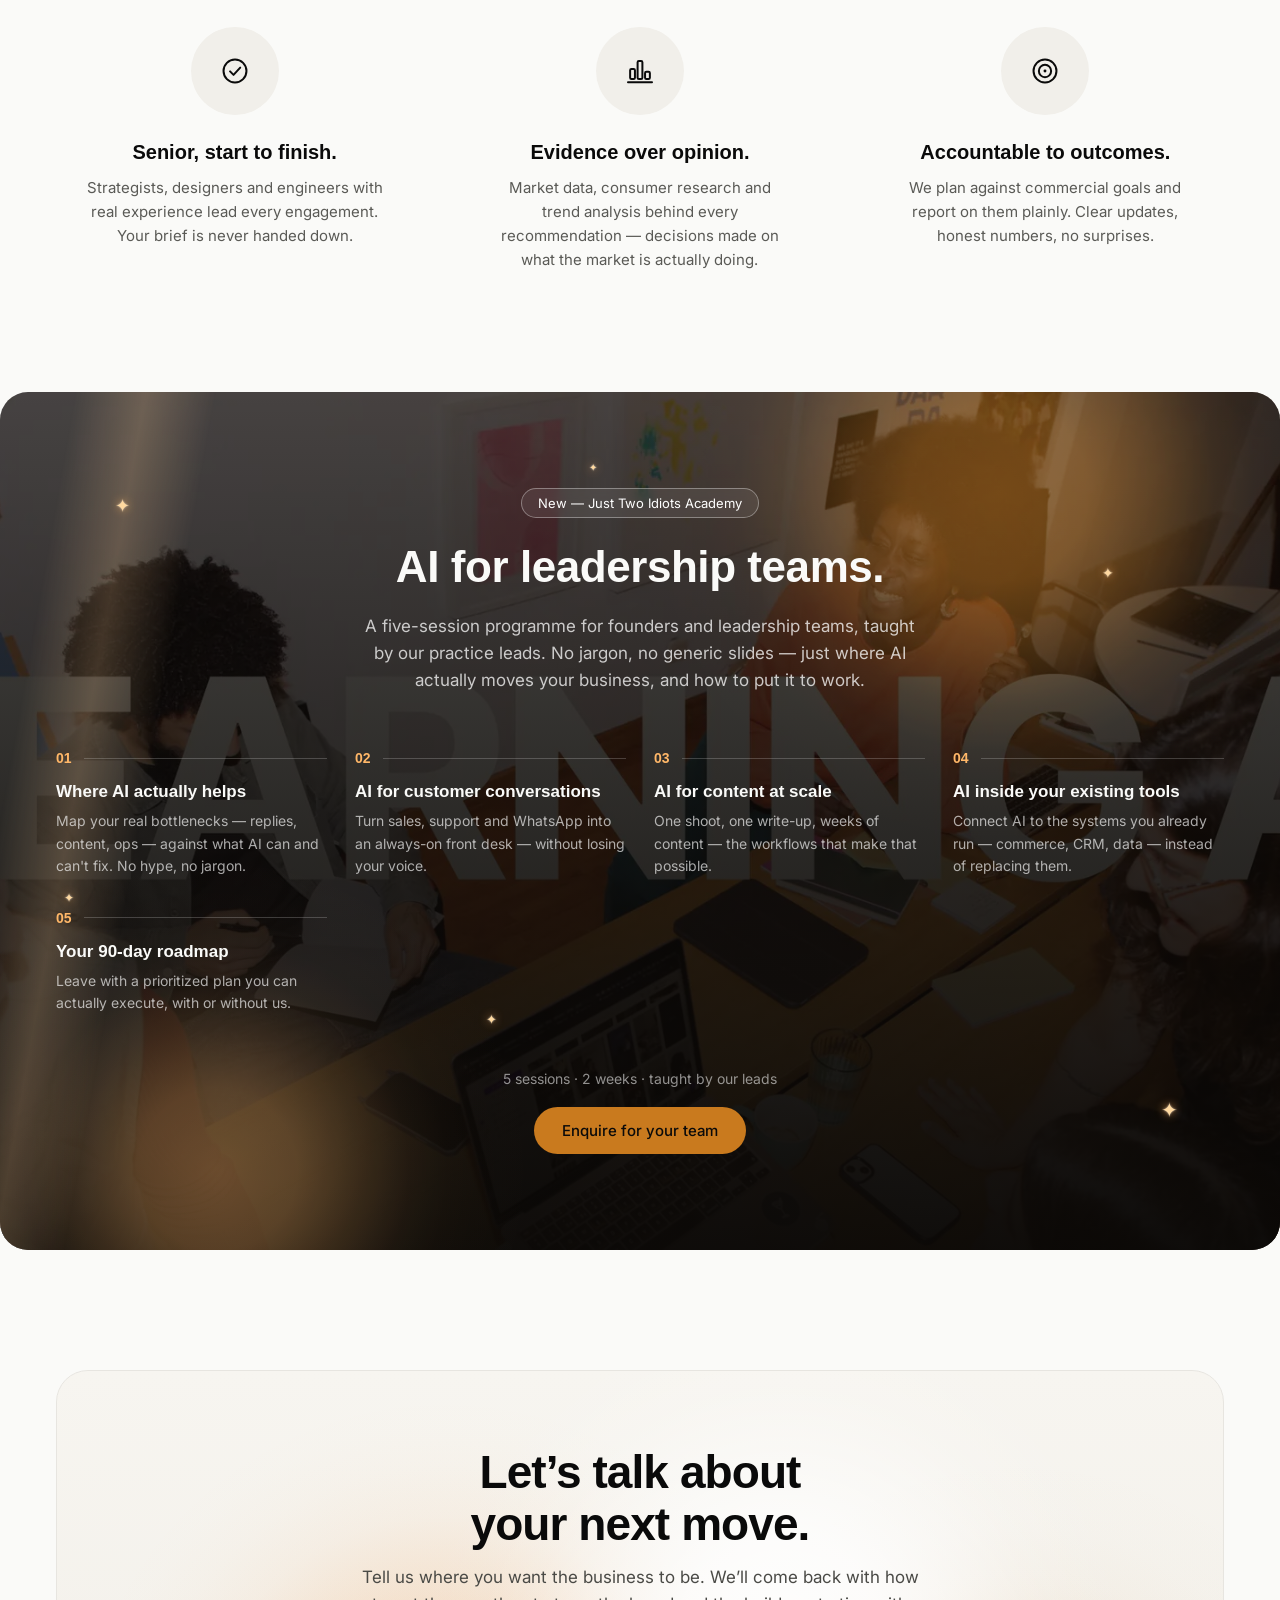
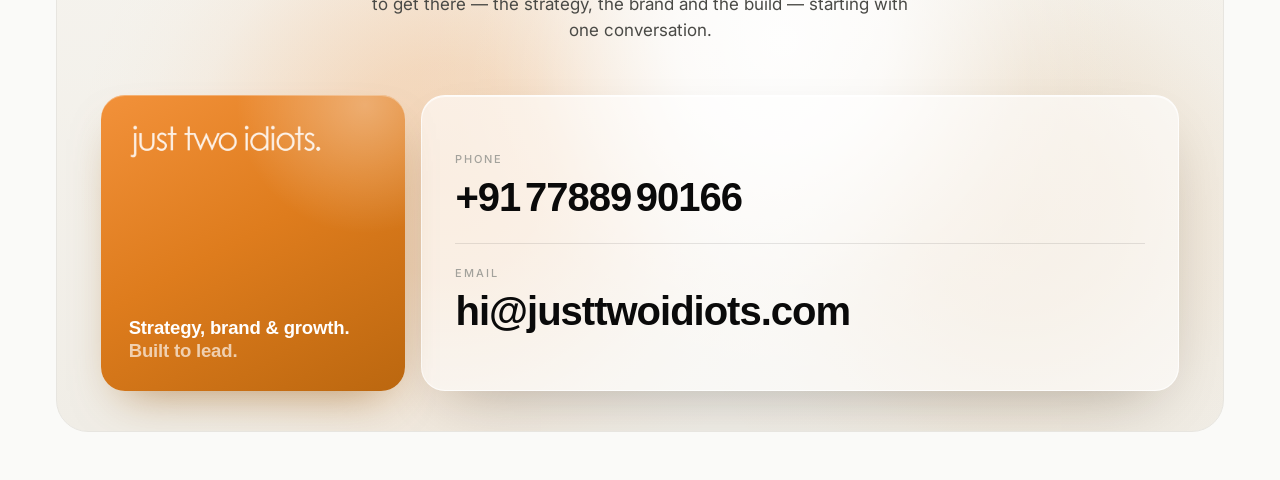
==== commit 5a1a1f0d: "Bring Vidant back to the team; add the brands we work with WHO WE ARE - Vidant's card is un-parked: " ====
--- a/index.html
+++ b/index.html
@@ -11,7 +11,7 @@
 <link rel="preconnect" href="https://api.fontshare.com" crossorigin>
 <link href="https://fonts.googleapis.com/css2?family=Inter:wght@400;500;600&display=swap" rel="stylesheet">
 <link href="https://api.fontshare.com/v2/css?f[]=switzer@400,500,600,700&display=swap" rel="stylesheet">
-<link rel="stylesheet" href="style.css?v=1794817432">
+<link rel="stylesheet" href="style.css?v=1795446087">
 <!-- The ring is built by script.js, so its cards — the LCP element — do not
      exist at parse time and the preload scanner cannot find them. Card 0 faces
      front on load, so this is the image LCP waits for. Deliberately NOT
@@ -36,7 +36,7 @@
 <meta name="twitter:title" content="Just Two Idiots — Strategy, brand and growth agency">
 <meta name="twitter:description" content="A strategy-led agency in India. Go-to-market strategy, trend and consumer research, brand strategy and identity, digital products and growth marketing — led end to end by senior practice heads.">
 <meta name="twitter:image" content="https://justtwoidiots.com/assets/og/cover.jpg?v=2">
-<script type="application/ld+json">{"@context":"https://schema.org","@graph":[{"@type":"ProfessionalService","@id":"https://justtwoidiots.com/#studio","name":"Just Two Idiots","url":"https://justtwoidiots.com/","description":"A strategy-led agency in India. Go-to-market strategy, trend and consumer research, brand strategy and identity, digital products and growth marketing — led end to end by senior practice heads.","image":"https://justtwoidiots.com/assets/og/cover.jpg?v=2","logo":"https://justtwoidiots.com/favicon.svg","telephone":"+917788990166","areaServed":"IN","address":{"@type":"PostalAddress","addressCountry":"IN"},"employee":[{"@type":"Person","name":"Krishn Yadav","jobTitle":"Head of Design"},{"@type":"Person","name":"Manish Mahalwal","jobTitle":"Head of Tech and Strategy"}],"knowsAbout":["Go-to-market strategy","Market research","Trend analysis","Consumer insight","Brand strategy","Brand identity","Web design","Web development","E-commerce","Mobile apps","Growth marketing","Performance marketing","Campaign production","Art direction","AI transformation"]},{"@type":"WebSite","@id":"https://justtwoidiots.com/#website","url":"https://justtwoidiots.com/","name":"Just Two Idiots","publisher":{"@id":"https://justtwoidiots.com/#studio"},"inLanguage":"en"}]}</script>
+<script type="application/ld+json">{"@context":"https://schema.org","@graph":[{"@type":"ProfessionalService","@id":"https://justtwoidiots.com/#studio","name":"Just Two Idiots","url":"https://justtwoidiots.com/","description":"A strategy-led agency in India. Go-to-market strategy, trend and consumer research, brand strategy and identity, digital products and growth marketing — led end to end by senior practice heads.","image":"https://justtwoidiots.com/assets/og/cover.jpg?v=2","logo":"https://justtwoidiots.com/favicon.svg","telephone":"+917788990166","areaServed":"IN","address":{"@type":"PostalAddress","addressCountry":"IN"},"employee":[{"@type":"Person","name":"Krishn Yadav","jobTitle":"Head of Design"},{"@type":"Person","name":"Vidant","jobTitle":"Head of Marketing"},{"@type":"Person","name":"Manish Mahalwal","jobTitle":"Head of Tech and Strategy"}],"knowsAbout":["Go-to-market strategy","Market research","Trend analysis","Consumer insight","Brand strategy","Brand identity","Web design","Web development","E-commerce","Mobile apps","Growth marketing","Performance marketing","Campaign production","Art direction","AI transformation"]},{"@type":"WebSite","@id":"https://justtwoidiots.com/#website","url":"https://justtwoidiots.com/","name":"Just Two Idiots","publisher":{"@id":"https://justtwoidiots.com/#studio"},"inLanguage":"en"}]}</script>
 </head>
 <body>
 <div class="wrap" id="top">
@@ -169,6 +169,59 @@
         </div>
       </a>
     </div>
+    <!-- Brands we work with. Each mark is the brand's own logo set in one ink
+         colour (assets/clients). This says only that we work with them; it
+         makes no claim about what the work is. -->
+    <div class="clients" id="clients">
+      <div class="clients-head">
+        <h2 class="clients-h2">Brands we work with</h2>
+        <p class="clients-lede">Alongside the case studies above, a few of the labels we&#8217;re working with right now, from resort wear to festive couture.</p>
+      </div>
+      <ul class="clients-grid" role="list">
+        <li>
+          <a class="client" href="https://wildcherry.in/" target="_blank" rel="noopener">
+            <span class="client-logo"><img src="assets/clients/wildcherry.webp" width="200" height="22" alt="Wild Cherry" loading="lazy" decoding="async"></span>
+            <span class="client-meta"><span class="client-cat">Resort &amp; vacation wear</span><span class="client-url">wildcherry.in&nbsp;&#8599;</span></span>
+            <span class="sr-only">(opens in a new tab)</span>
+          </a>
+        </li>
+        <li>
+          <a class="client" href="https://kaftanize.com/" target="_blank" rel="noopener">
+            <span class="client-logo"><img src="assets/clients/kaftanize.webp" width="200" height="24" alt="Kaftanize" loading="lazy" decoding="async"></span>
+            <span class="client-meta"><span class="client-cat">Indo-western womenswear</span><span class="client-url">kaftanize.com&nbsp;&#8599;</span></span>
+            <span class="sr-only">(opens in a new tab)</span>
+          </a>
+        </li>
+        <li>
+          <a class="client" href="https://houseofjamoti.com/" target="_blank" rel="noopener">
+            <span class="client-logo"><img src="assets/clients/houseofjamoti.webp" width="128" height="42" alt="House of Jamoti" loading="lazy" decoding="async"></span>
+            <span class="client-meta"><span class="client-cat">Festive &amp; ethnic wear</span><span class="client-url">houseofjamoti.com&nbsp;&#8599;</span></span>
+            <span class="sr-only">(opens in a new tab)</span>
+          </a>
+        </li>
+        <li>
+          <a class="client" href="https://www.bhamadesigns.com/" target="_blank" rel="noopener">
+            <span class="client-logo"><img src="assets/clients/bhama.webp" width="96" height="57" alt="Bhama Couture" loading="lazy" decoding="async"></span>
+            <span class="client-meta"><span class="client-cat">Women&#8217;s, men&#8217;s &amp; kidswear</span><span class="client-url">bhamadesigns.com&nbsp;&#8599;</span></span>
+            <span class="sr-only">(opens in a new tab)</span>
+          </a>
+        </li>
+        <li>
+          <a class="client" href="https://iyka.co.in/" target="_blank" rel="noopener">
+            <span class="client-logo"><img src="assets/clients/iyka.webp" width="98" height="55" alt="IYKA" loading="lazy" decoding="async"></span>
+            <span class="client-meta"><span class="client-cat">Everyday womenswear</span><span class="client-url">iyka.co.in&nbsp;&#8599;</span></span>
+            <span class="sr-only">(opens in a new tab)</span>
+          </a>
+        </li>
+        <li>
+          <a class="client" href="https://etiquetteapparel.com/" target="_blank" rel="noopener">
+            <span class="client-logo"><img src="assets/clients/etiquette.webp" width="152" height="35" alt="Etiquette Apparel" loading="lazy" decoding="async"></span>
+            <span class="client-meta"><span class="client-cat">Contemporary womenswear</span><span class="client-url">etiquetteapparel.com&nbsp;&#8599;</span></span>
+            <span class="sr-only">(opens in a new tab)</span>
+          </a>
+        </li>
+      </ul>
+    </div>
   </section>
 
   <!-- Showreel wall. Tiles are built by script.js from the SHOWREEL array;
--- a/style.css
+++ b/style.css
@@ -282,6 +282,95 @@
 .work-card:hover {
   transform: perspective(1600px) rotateY(0deg) translateY(calc(var(--rise) - 64px)) scale(1.1);
   z-index: 20;
+}
+
+/* ---- Brands we work with ---------------------------------------------------
+   Six tiles under the work rail. The marks are the brands' own logos, all set
+   in the same ink so no one label shouts over the rest; each tile links out
+   to the brand. */
+.clients { margin-top: clamp(40px, 6vw, 80px); }
+.clients-head {
+  display: flex;
+  align-items: baseline;
+  justify-content: space-between;
+  flex-wrap: wrap;
+  gap: 10px 48px;
+  margin-bottom: 22px;
+}
+.clients-h2 {
+  font-family: 'Switzer', sans-serif;
+  font-weight: 600;
+  font-size: clamp(22px, 2.6vw, 28px);
+  letter-spacing: -0.01em;
+  margin: 0;
+}
+.clients-lede {
+  font-size: 15px;
+  line-height: 1.55;
+  color: #5A5A56;
+  margin: 0;
+  max-width: 52ch;
+  text-wrap: pretty;
+}
+.clients-grid {
+  list-style: none;
+  margin: 0;
+  padding: 0;
+  display: grid;
+  grid-template-columns: repeat(3, minmax(0, 1fr));
+  gap: 14px;
+}
+.client {
+  display: flex;
+  flex-direction: column;
+  height: 100%;
+  min-height: 190px;
+  padding: 20px 22px 16px;
+  border-radius: 20px;
+  background: #F1EFEA;
+  color: #0A0A0A;
+  transition: background-color .3s ease;
+}
+.client:hover { background: #E9E6DE; color: #0A0A0A; }
+.client:focus-visible { outline: 2px solid #C97A1E; outline-offset: 3px; }
+.client-logo {
+  flex: 1;
+  display: grid;
+  place-items: center;
+  padding: 14px 0 22px;
+}
+.client-logo img {
+  display: block;
+  max-width: 100%;
+  height: auto;
+  opacity: 0.86;
+  transition: opacity .3s ease;
+}
+.client:hover .client-logo img { opacity: 1; }
+.client-meta {
+  display: flex;
+  justify-content: space-between;
+  align-items: baseline;
+  gap: 4px 12px;
+  flex-wrap: wrap;
+  padding-top: 12px;
+  border-top: 1px solid rgba(10, 10, 10, 0.08);
+  font-size: 13px;
+  color: #5A5A56;
+}
+.client-url { color: #0A0A0A; white-space: nowrap; }
+.client:hover .client-url { color: #C97A1E; }
+@media (max-width: 900px) {
+  .clients-grid { grid-template-columns: repeat(2, minmax(0, 1fr)); gap: 10px; }
+  .client { min-height: 150px; padding: 14px 14px 12px; border-radius: 16px; }
+  .client-logo { padding: 12px 4px 16px; }
+  .client-meta { flex-direction: column; font-size: 12px; }
+  /* Two lines reserved for the category whether it wraps or not, so the
+     rules and links line up across each row of tiles. */
+  .client-cat { line-height: 1.35; min-height: 2.7em; }
+}
+@media (prefers-reduced-motion: reduce) {
+  .client, .client-logo img { transition: none; }
 }
 
 /* Swap the hint copy: hovering doesn't exist on touch. */
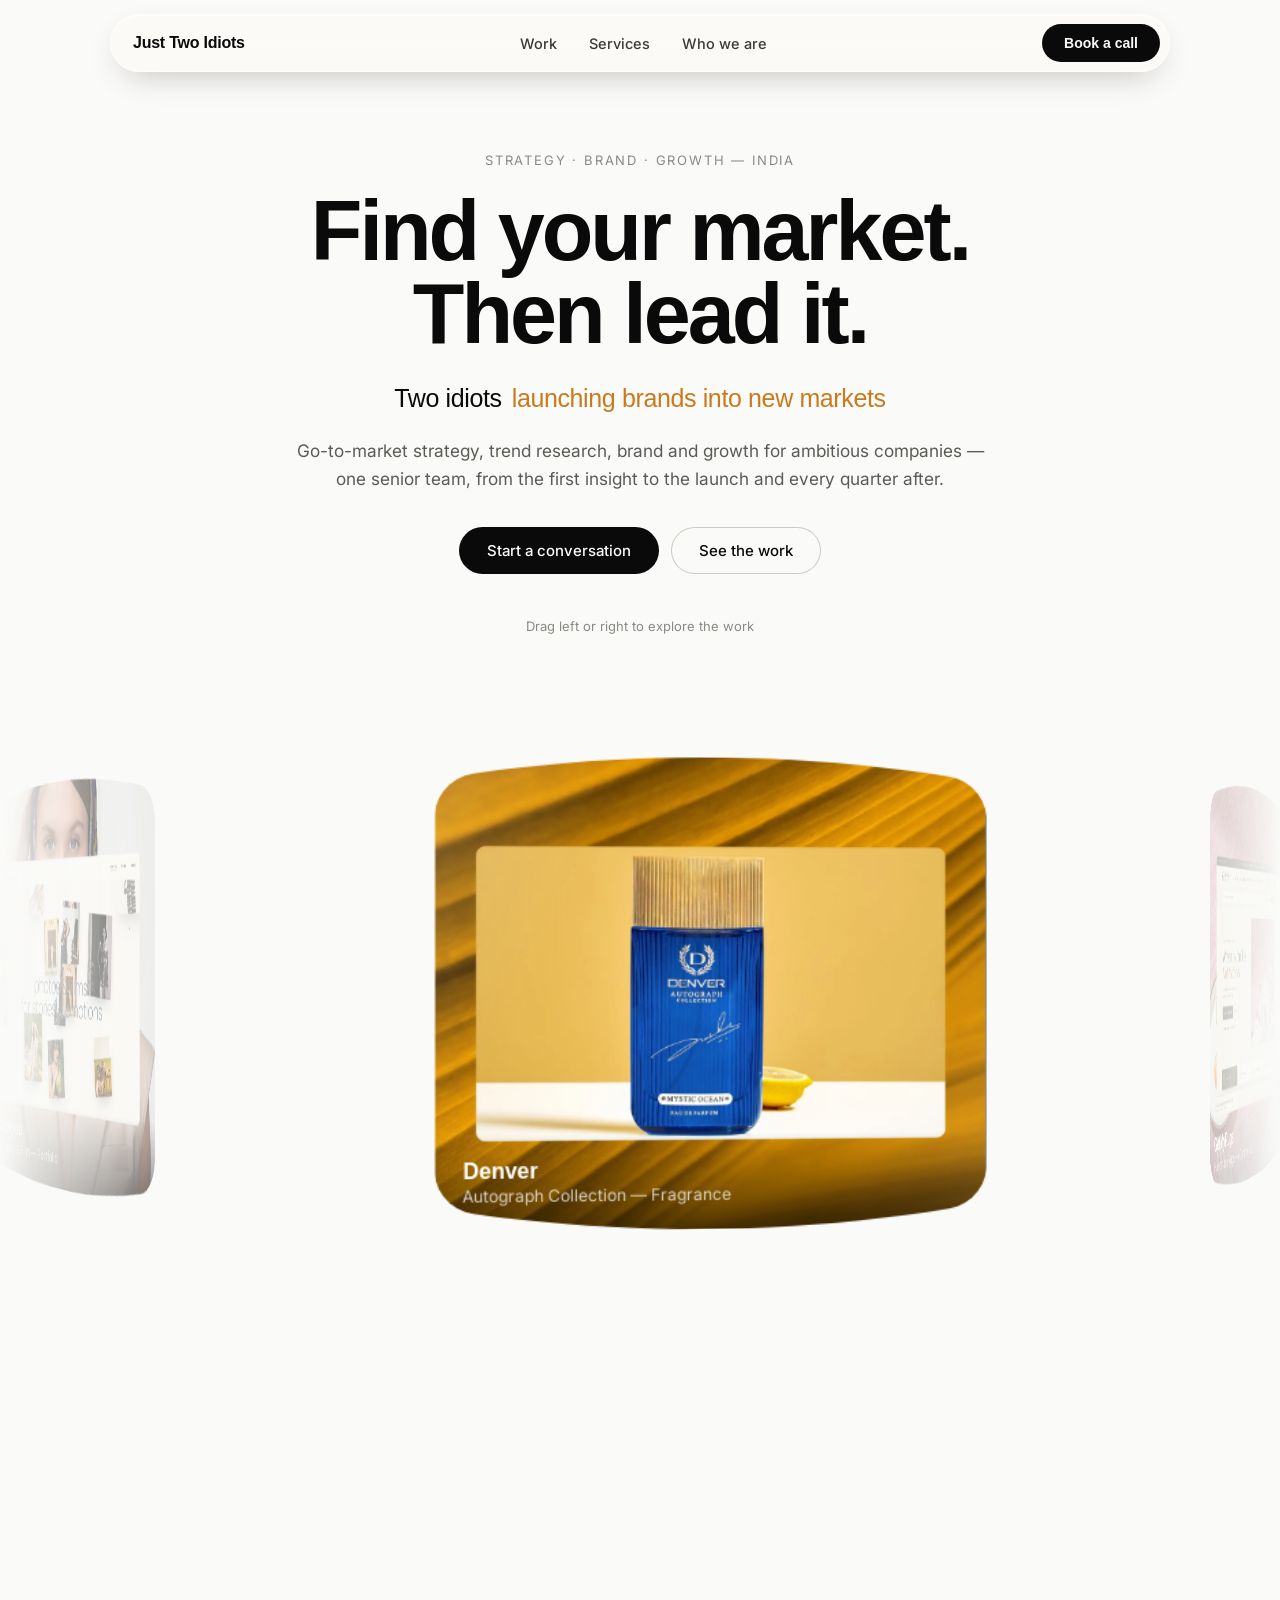
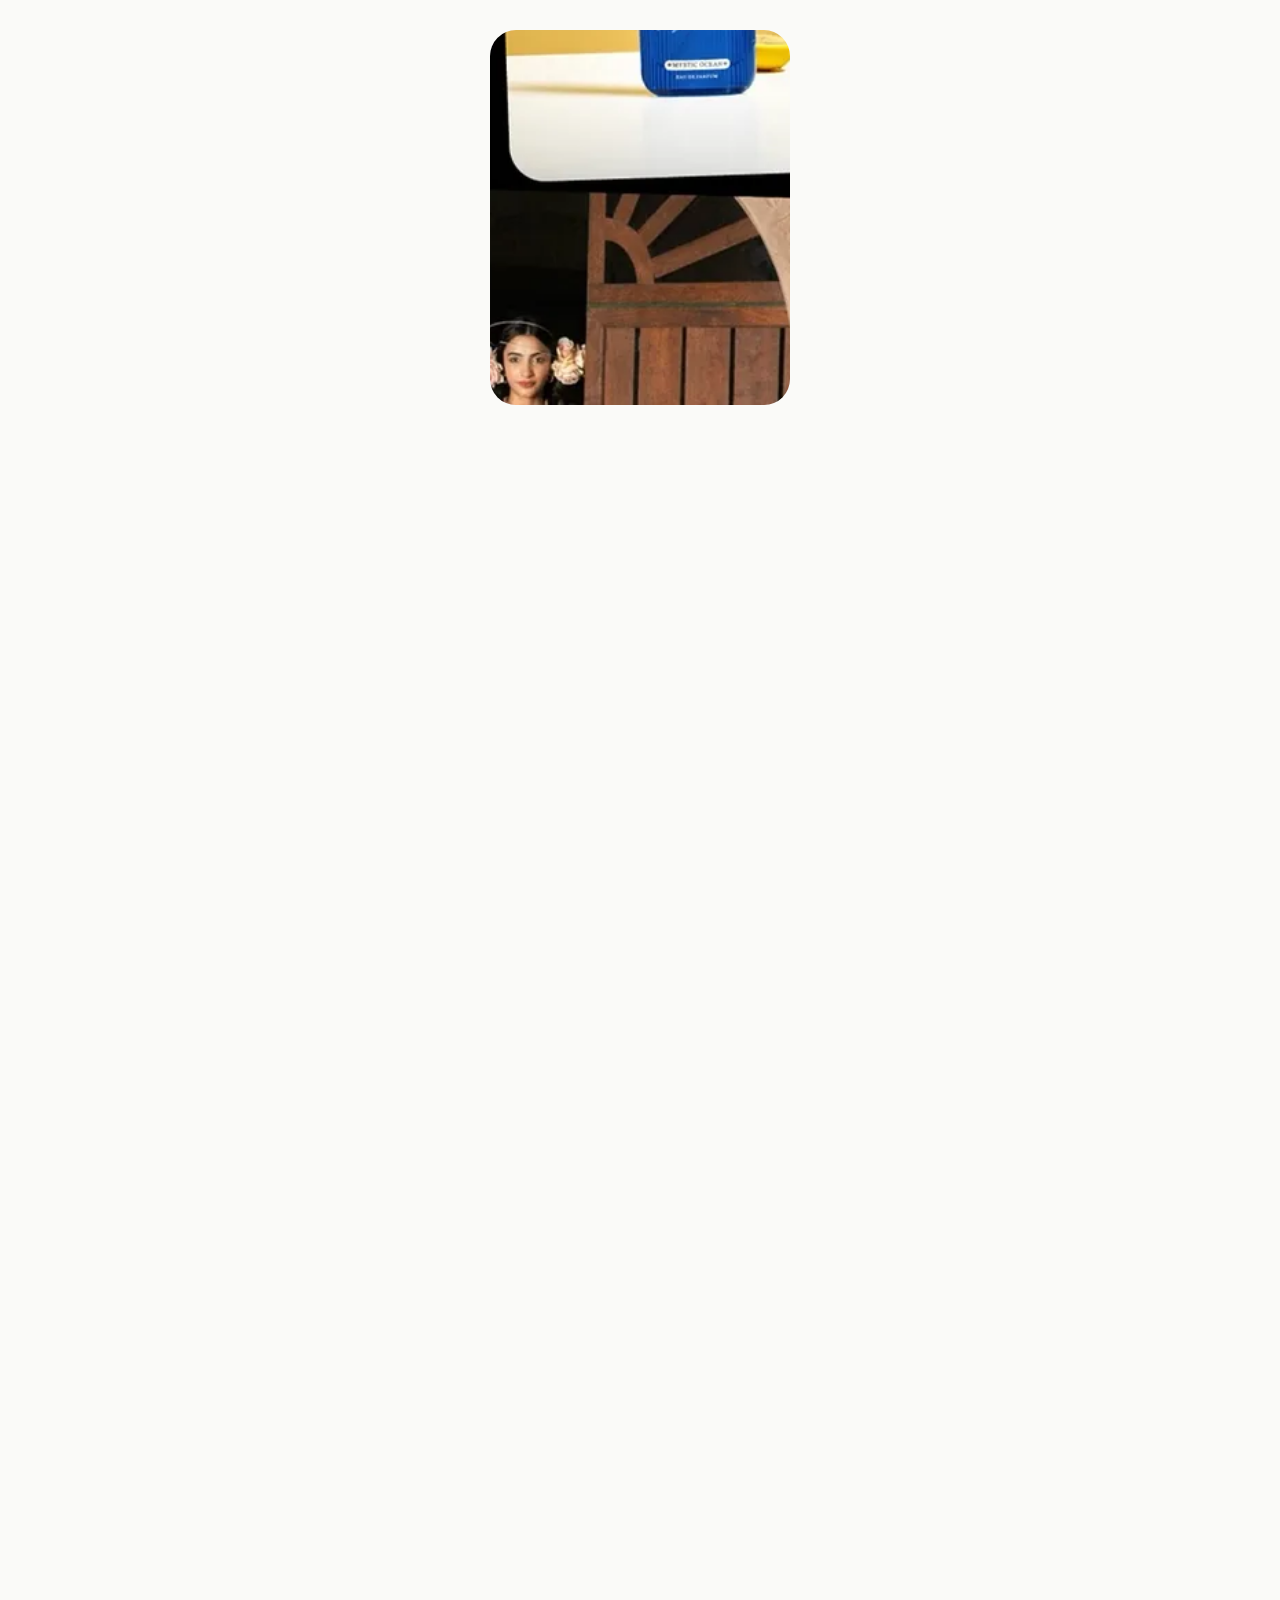
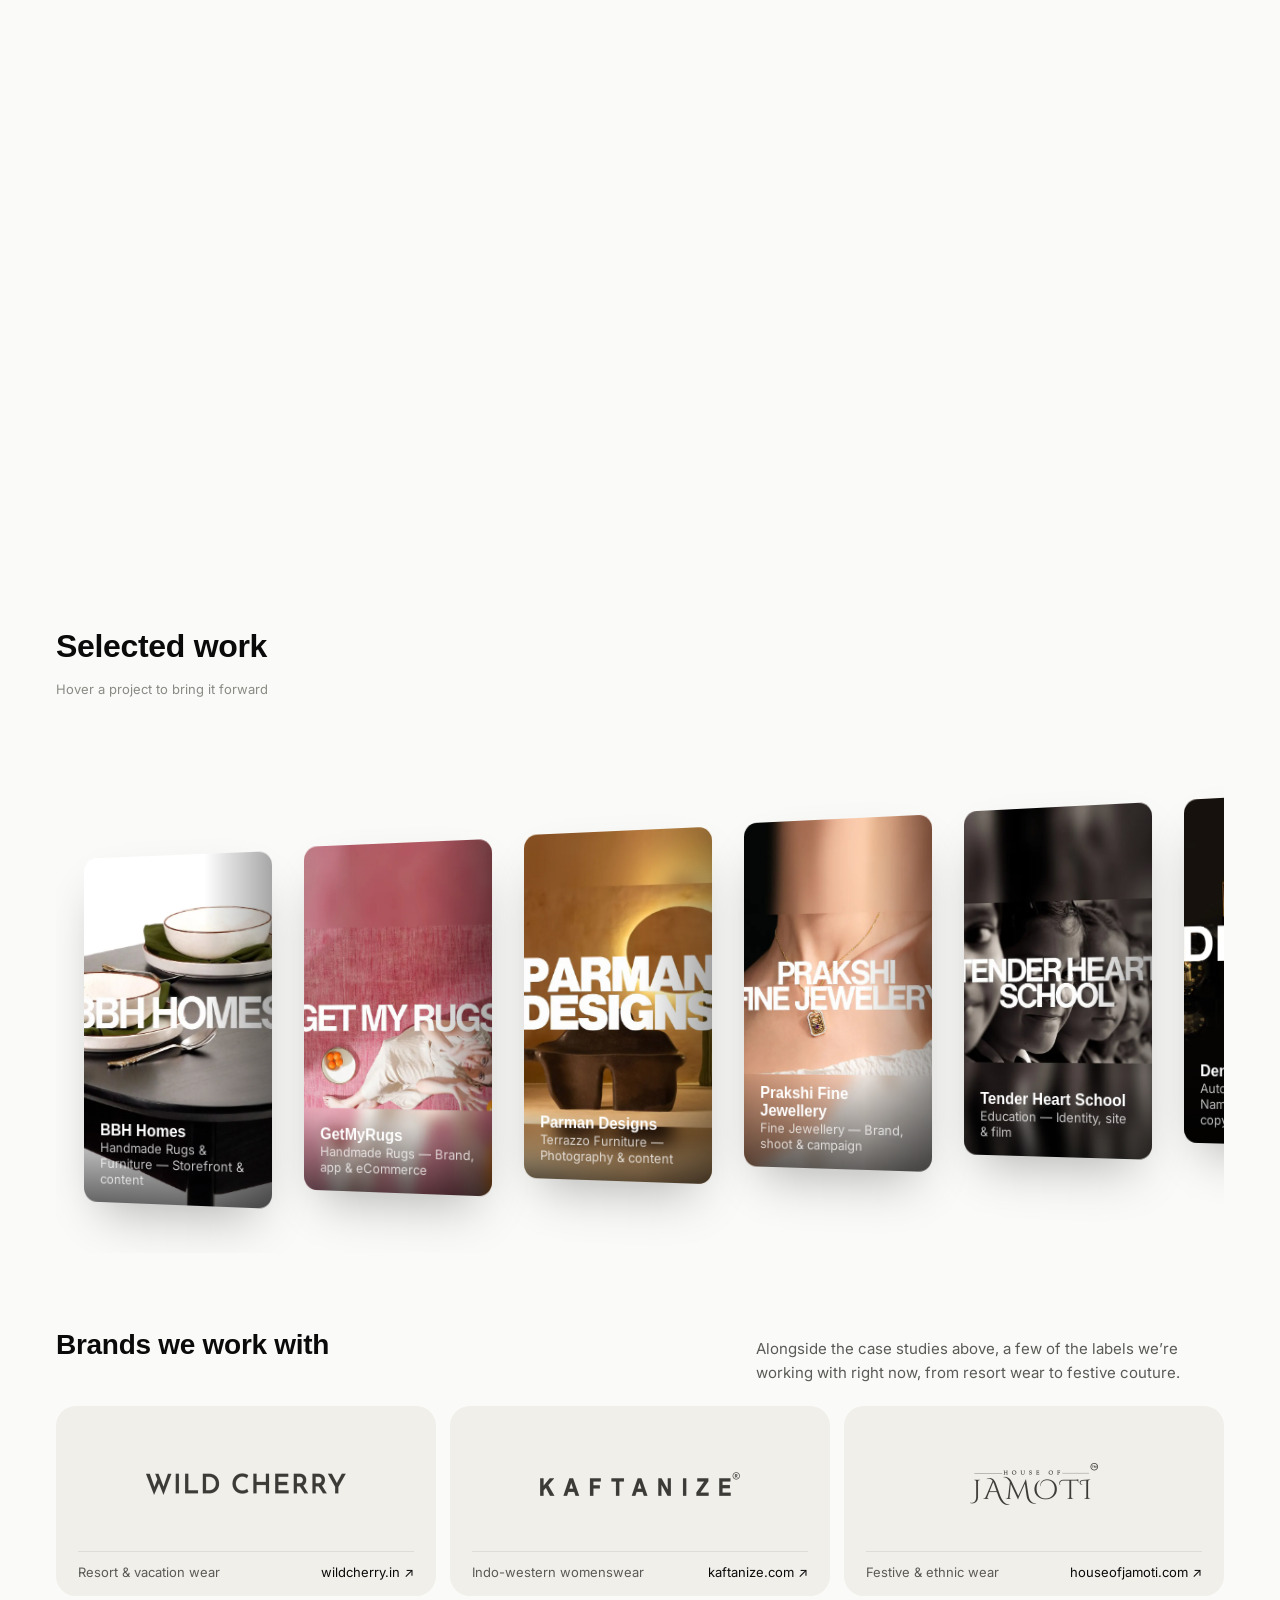
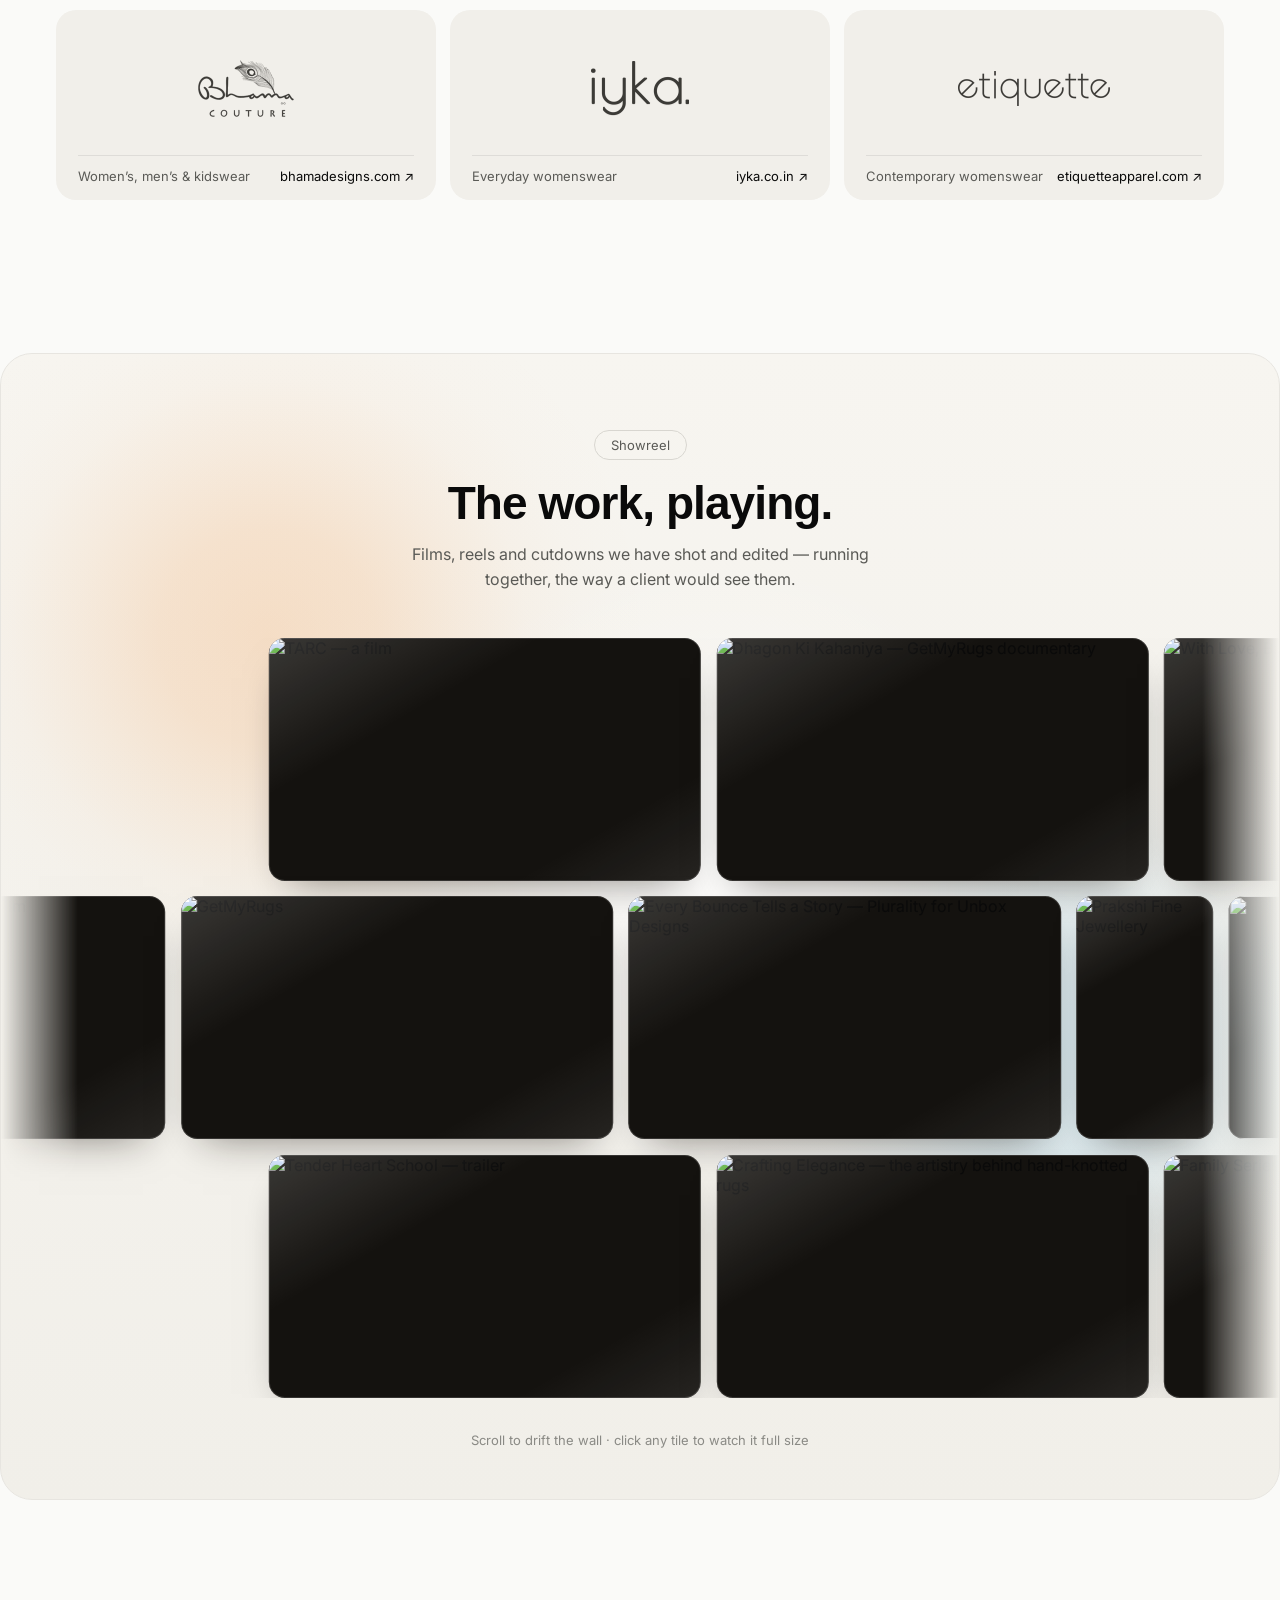
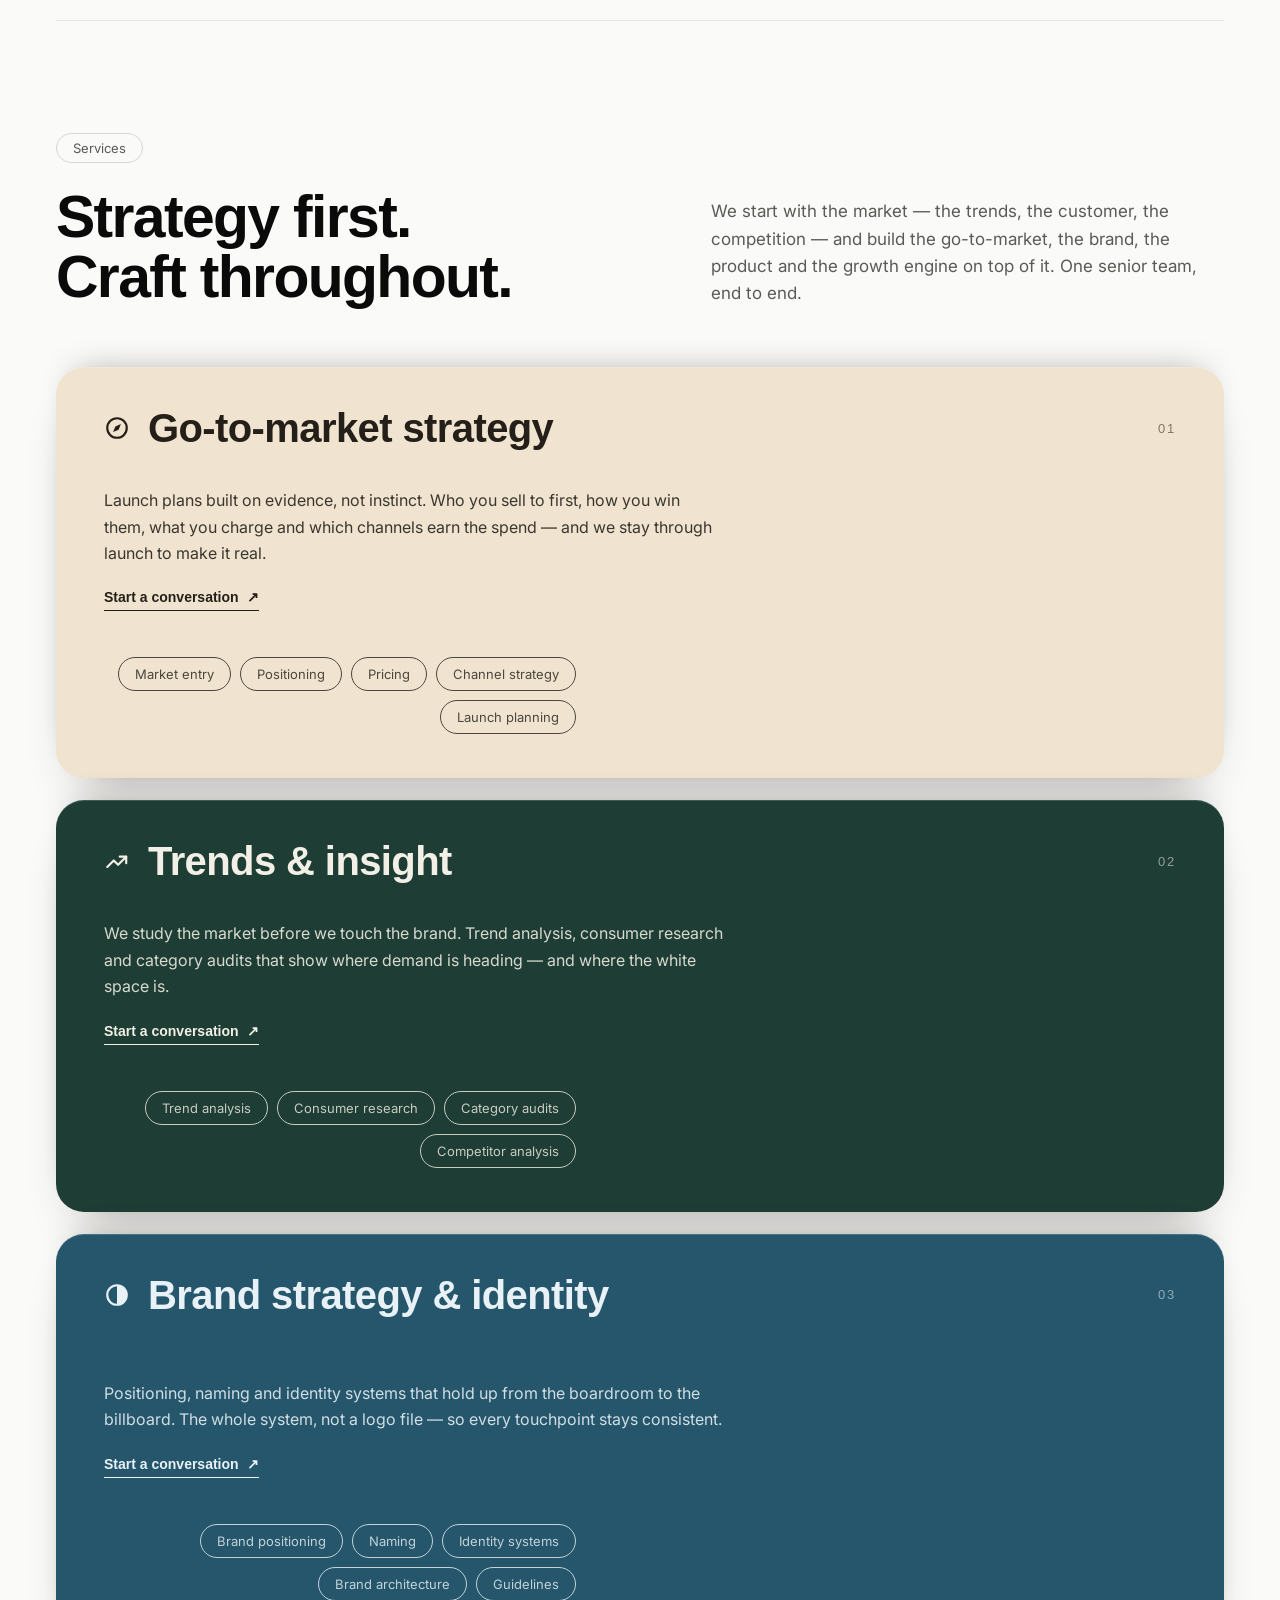
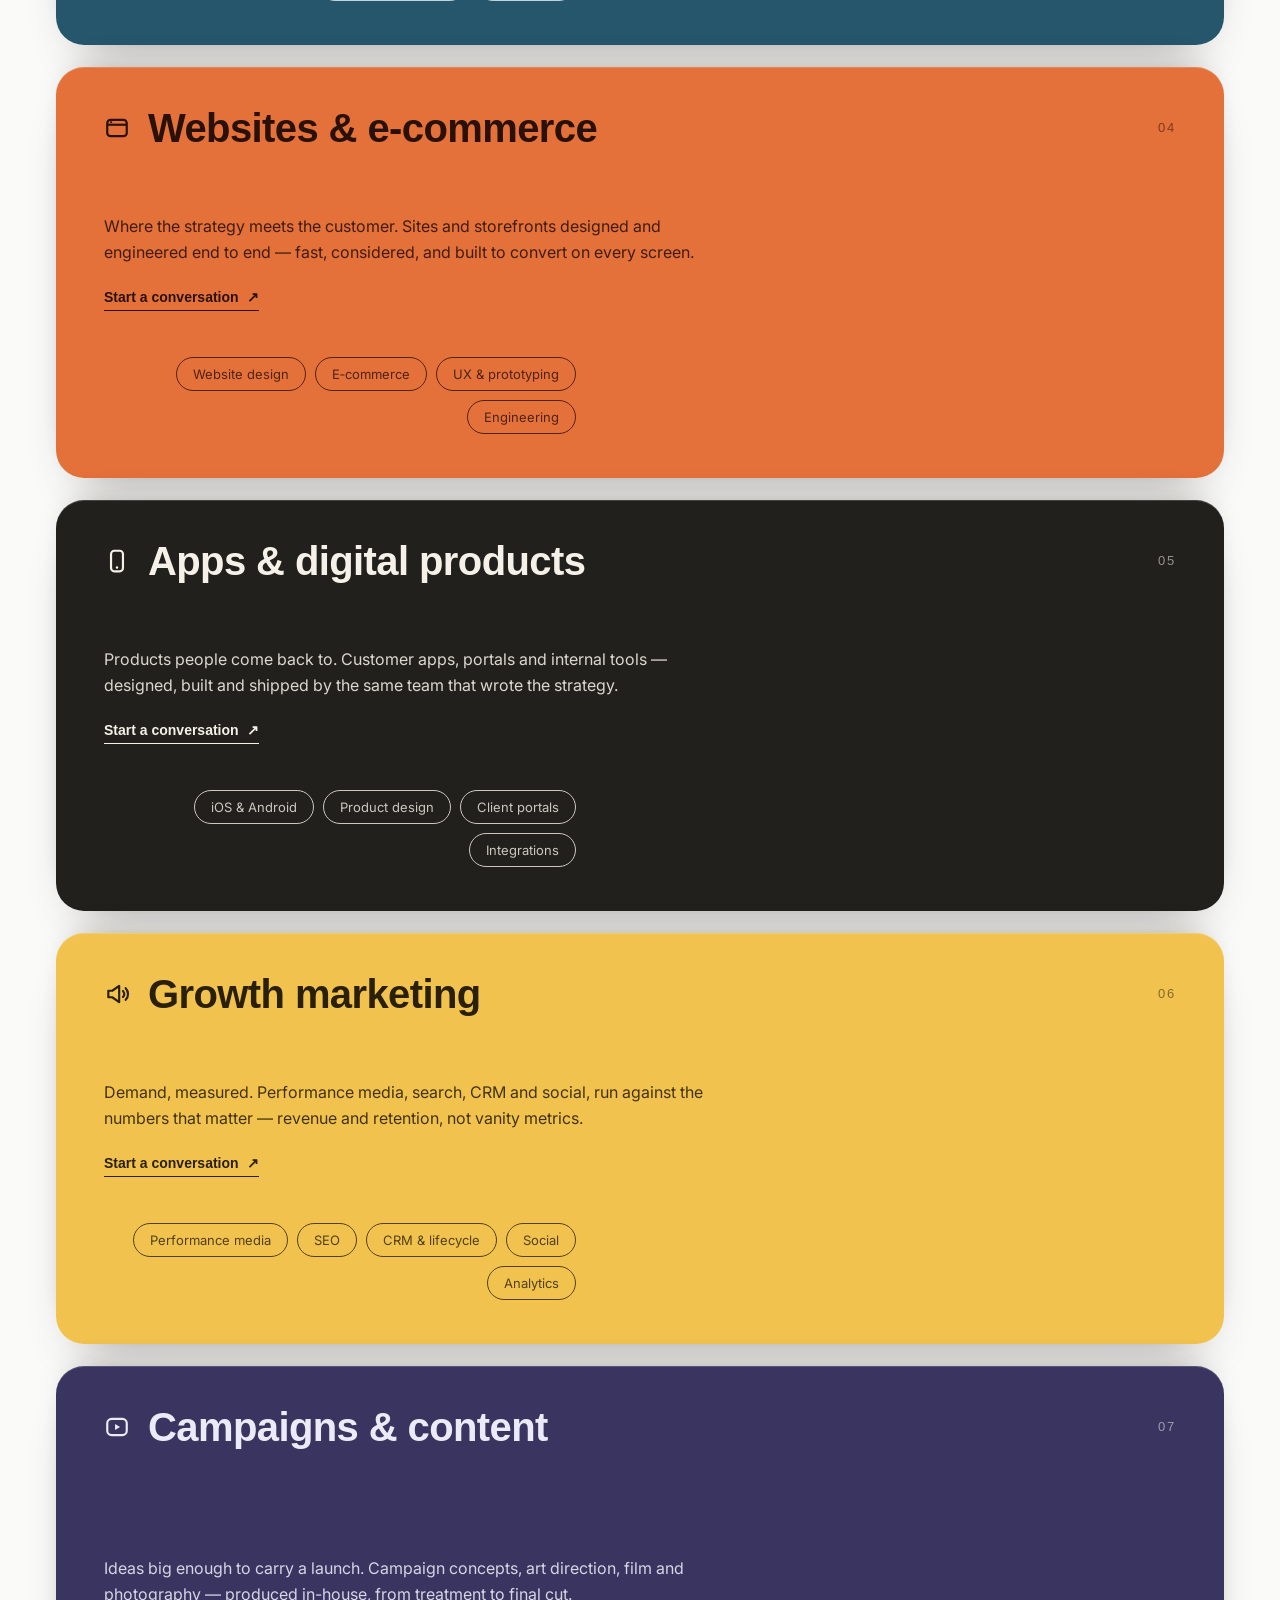
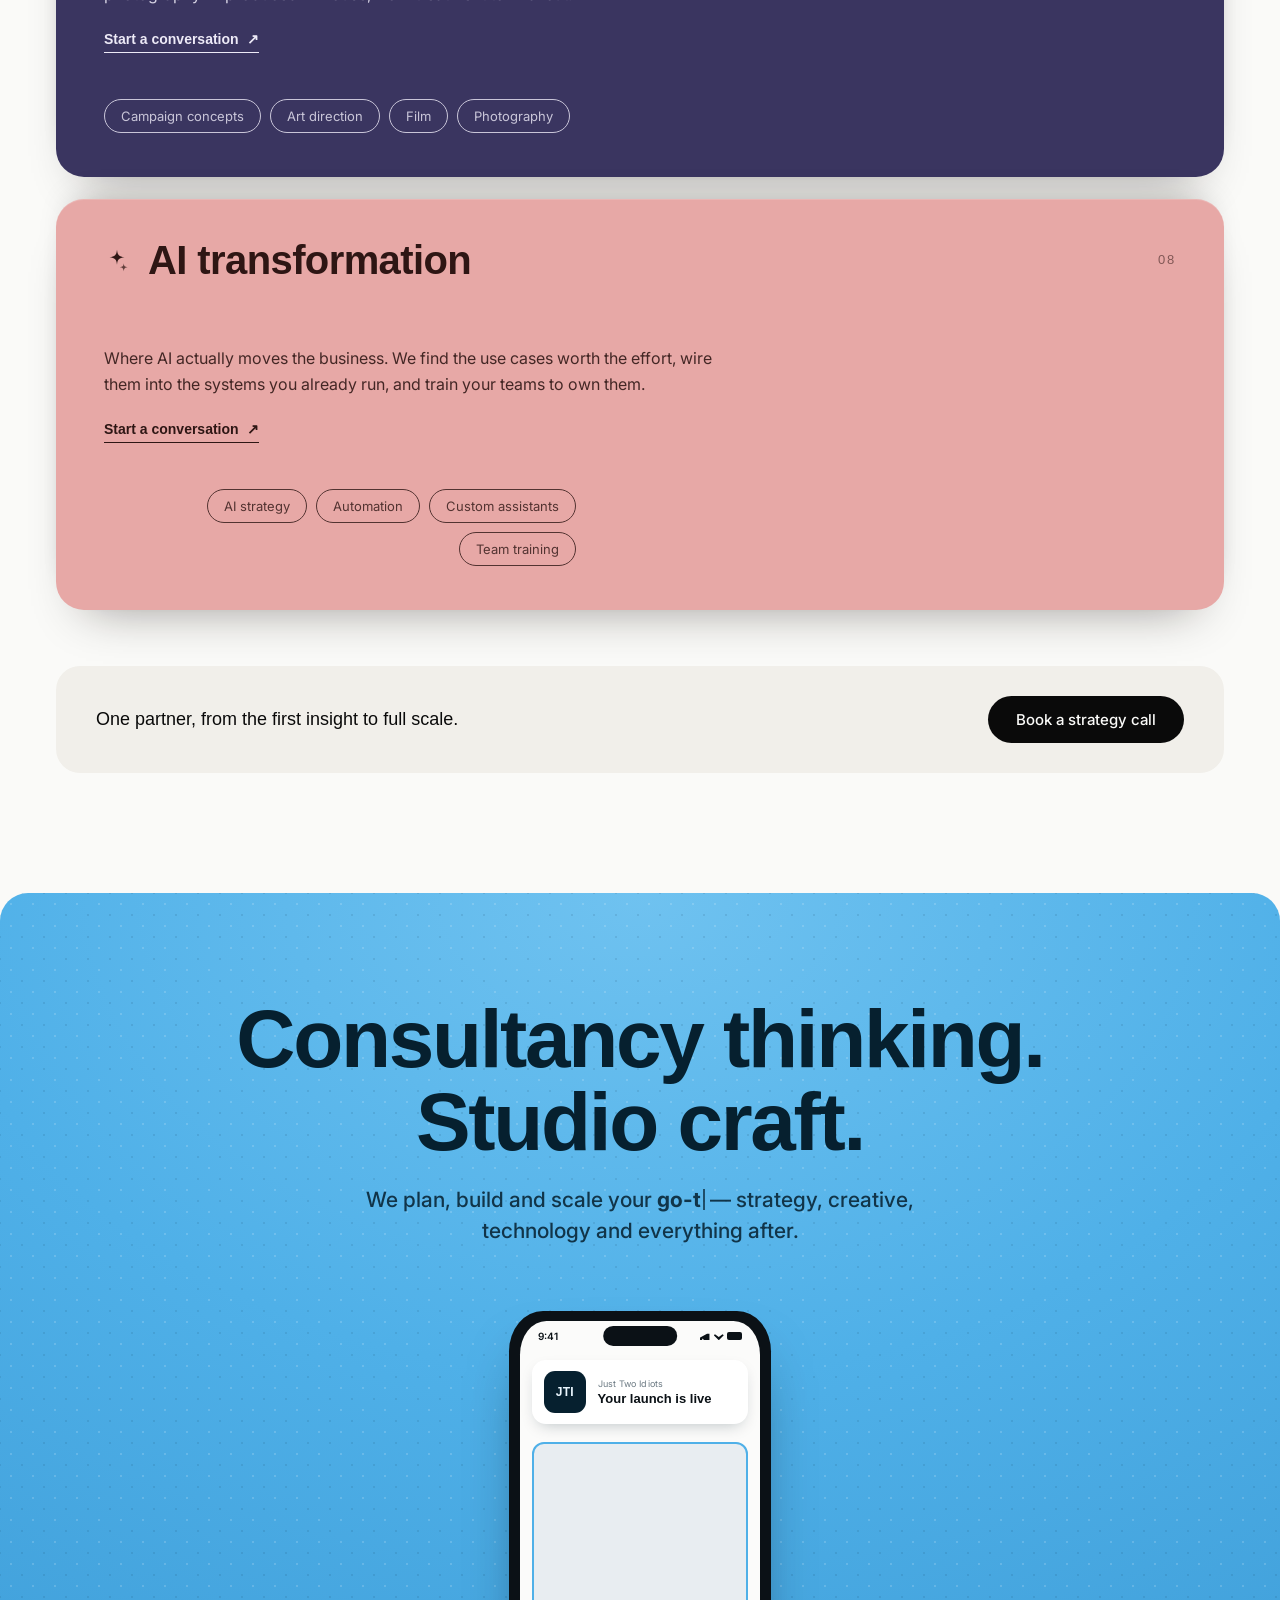
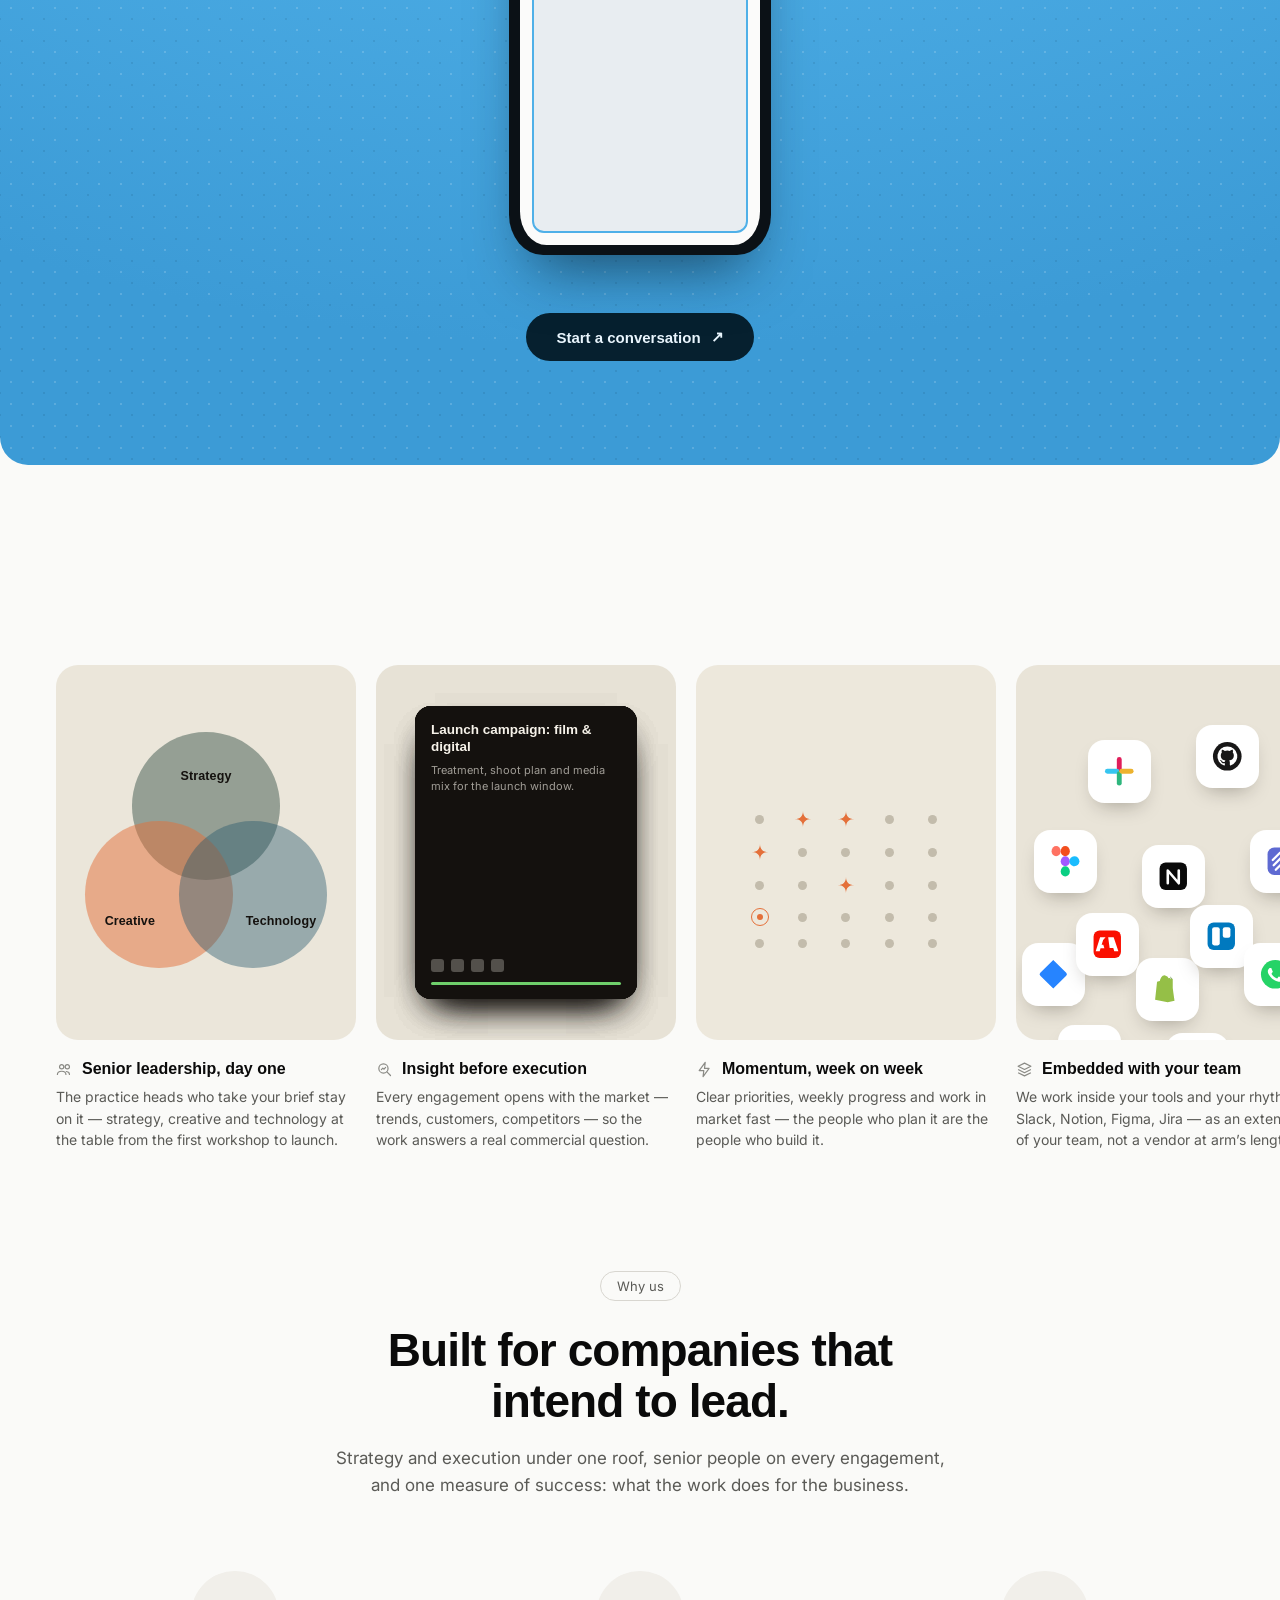
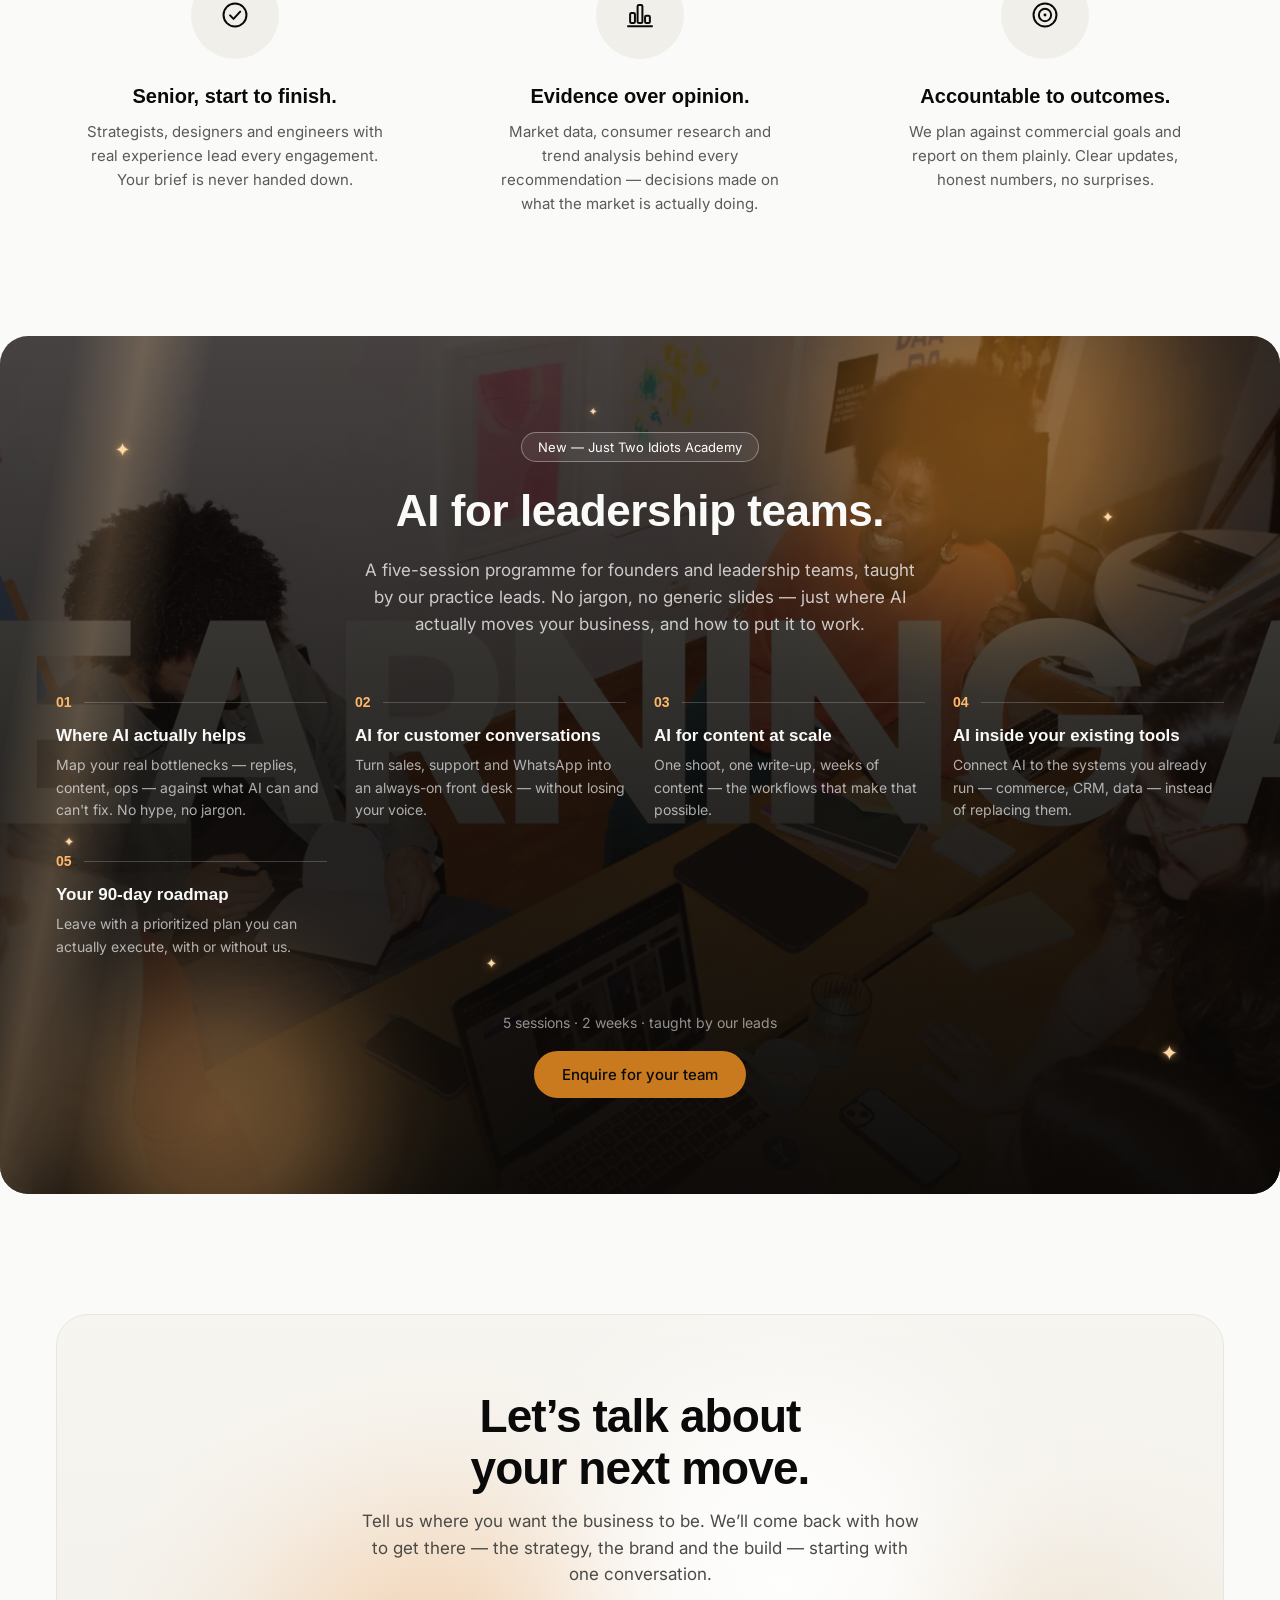
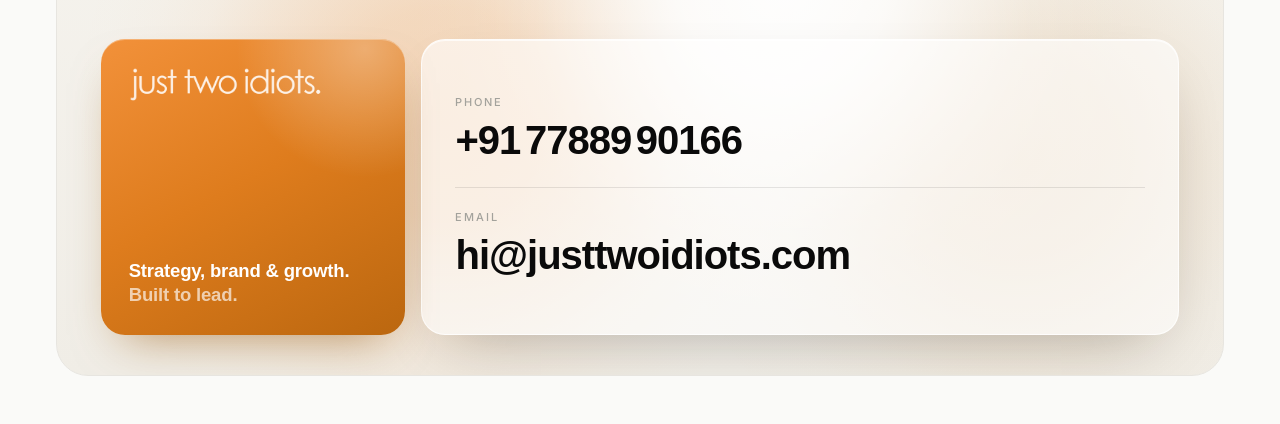
==== commit 58a2ee6f: "Take the hand off the phone in the pitch band - Both silhouette SVGs (palm and fingers) removed. - T" ====
--- a/index.html
+++ b/index.html
@@ -11,7 +11,7 @@
 <link rel="preconnect" href="https://api.fontshare.com" crossorigin>
 <link href="https://fonts.googleapis.com/css2?family=Inter:wght@400;500;600&display=swap" rel="stylesheet">
 <link href="https://api.fontshare.com/v2/css?f[]=switzer@400,500,600,700&display=swap" rel="stylesheet">
-<link rel="stylesheet" href="style.css?v=1795446087">
+<link rel="stylesheet" href="style.css?v=1795465159">
 <!-- The ring is built by script.js, so its cards — the LCP element — do not
      exist at parse time and the preload scanner cannot find them. Card 0 faces
      front on load, so this is the image LCP waits for. Deliberately NOT
@@ -443,9 +443,6 @@
       <p class="jti-pitch-sub">We plan, build and scale your <span class="jti-type"><span class="jti-type-word">go-to-market</span><span class="jti-caret" aria-hidden="true"></span></span>&nbsp;&mdash; strategy, creative, technology and everything after.</p>
 
       <div class="pit-stage" role="img" aria-label="A phone showing work delivered by Just Two Idiots">
-        <svg class="pit-hand pit-hand-back" viewBox="0 0 560 660" aria-hidden="true" focusable="false">
-          <path d="M216 660 C 206 622, 196 594, 184 570 C 138 538, 94 492, 90 434 C 86 372, 106 328, 140 304 C 202 276, 288 288, 336 334 C 378 390, 390 478, 384 570 C 378 614, 358 642, 346 660 Z"/>
-        </svg>
         <div class="pit-phone">
           <div class="pit-screen">
             <div class="pit-statusbar" aria-hidden="true"><span>9:41</span><span class="pit-island"></span><span class="pit-status-icons"><i class="pit-sig"></i><i class="pit-wifi"></i><i class="pit-batt"></i></span></div>
@@ -468,12 +465,6 @@
             </div>
           </div>
         </div>
-        <svg class="pit-hand pit-hand-front" viewBox="0 0 560 660" aria-hidden="true" focusable="false">
-          <rect x="96" y="300" width="128" height="52" rx="26" transform="rotate(-7 160 326)"/>
-          <rect x="92" y="368" width="138" height="54" rx="27" transform="rotate(-2 161 395)"/>
-          <rect x="96" y="438" width="126" height="52" rx="26" transform="rotate(3 159 464)"/>
-          <rect x="108" y="506" width="104" height="48" rx="24" transform="rotate(8 160 530)"/>
-        </svg>
       </div>
 
       <a href="#contact" class="jti-cta">Start a conversation <span class="jti-cta-arrow">&#8599;</span></a>
--- a/style.css
+++ b/style.css
@@ -922,48 +922,32 @@
 }
 @keyframes jti-blink { 0%, 50% { opacity: 0.8; } 50.01%, 100% { opacity: 0.22; } }
 
-/* --- The phone, held --------------------------------------------------------
-   A silhouette hand around an iPhone-ish frame, with delivered work cycling
-   on the screen. Built from markup rather than a photo: the palm is one SVG
-   behind the phone, the four fingers another in front of it, so the phone
-   sits inside the grip. The palm's outer edge sits slightly LEFT of where the
-   fingers root, so it fills the gaps between them — pull it right and the
-   fingers read as four loose pills floating beside the phone. */
+/* --- The phone -------------------------------------------------------------
+   An iPhone-ish frame floating on the band, with delivered work cycling on
+   the screen. It used to sit in a drawn silhouette hand; the hand went, and
+   the phone takes the stage on its own, a little larger than it was in the
+   grip. The stage IS the phone now, so every percentage inside it is of the
+   phone's own size. */
 .pit-stage {
   position: relative;
-  width: min(100%, clamp(320px, 46vw, 520px));
-  aspect-ratio: 560 / 660;
-  margin: clamp(34px, 5vw, 58px) 0 clamp(30px, 4.5vw, 52px);
+  width: clamp(196px, 21vw, 262px);
+  aspect-ratio: 241 / 501;
+  margin: clamp(38px, 5.5vw, 64px) 0 clamp(36px, 5vw, 58px);
   animation: pit-float 7s ease-in-out infinite;
 }
 @keyframes pit-float {
   0%, 100% { transform: translateY(0); }
   50% { transform: translateY(-12px); }
 }
-.pit-hand {
+.pit-phone {
   position: absolute;
   inset: 0;
-  width: 100%;
-  height: 100%;
-  pointer-events: none;
-}
-.pit-hand path,
-.pit-hand rect { fill: #071A26; }
-.pit-hand-back { z-index: 1; }
-.pit-hand-front { z-index: 3; }
-
-/* Percentages are of the 560x660 stage the SVG hands are drawn in, so the
-   phone lands inside the grip no matter what size the stage renders at. */
-.pit-phone {
-  position: absolute;
-  z-index: 2;
-  left: 26.8%;
-  top: 6.1%;
-  width: 46.4%;
-  height: 81.8%;
   background: #0B1116;
   border-radius: 13%/7.4%;
-  padding: 1.9%;
+  /* Percentage padding is of the containing block's width, which is now
+     the phone itself: 4.1% here is the same ~10px bezel the 1.9% gave when
+     it was measured against the old, wider stage. */
+  padding: 4.1%;
   box-shadow: 0 34px 60px -24px rgba(4, 22, 34, 0.62);
 }
 .pit-screen {
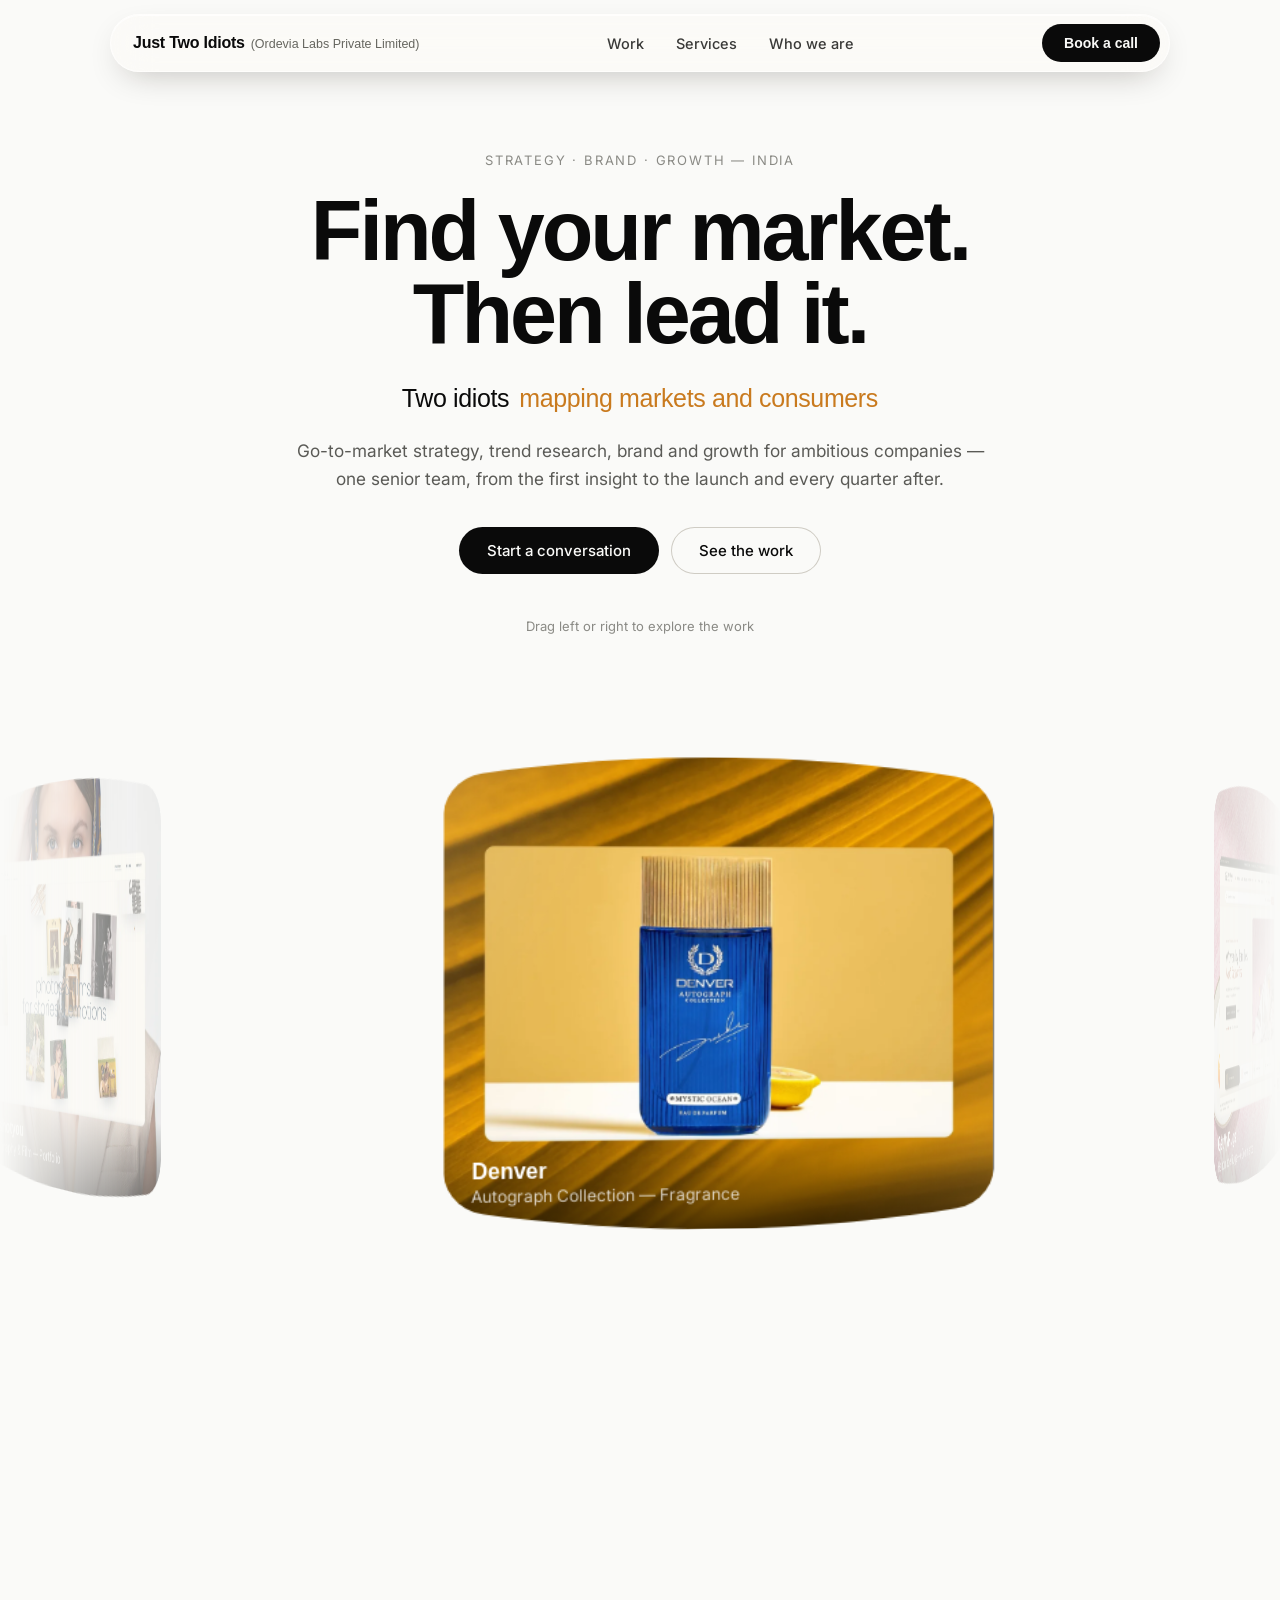
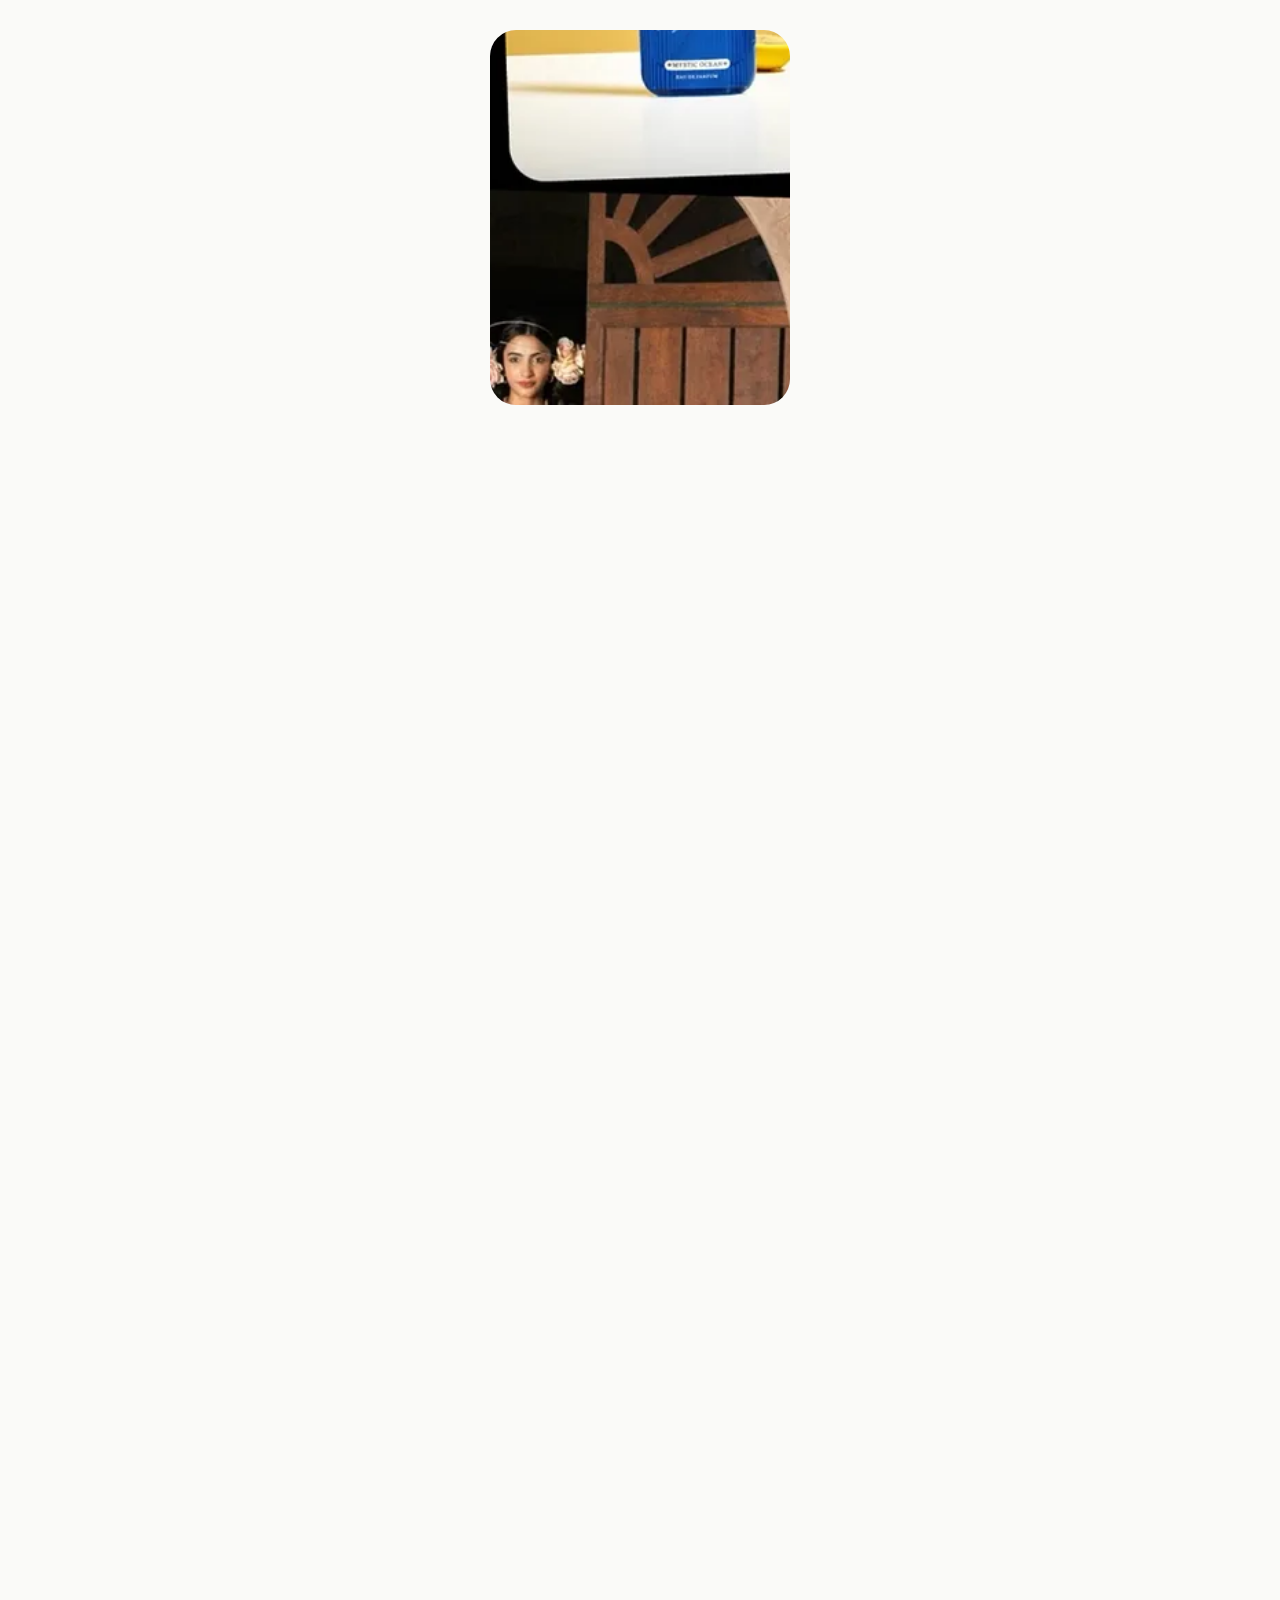
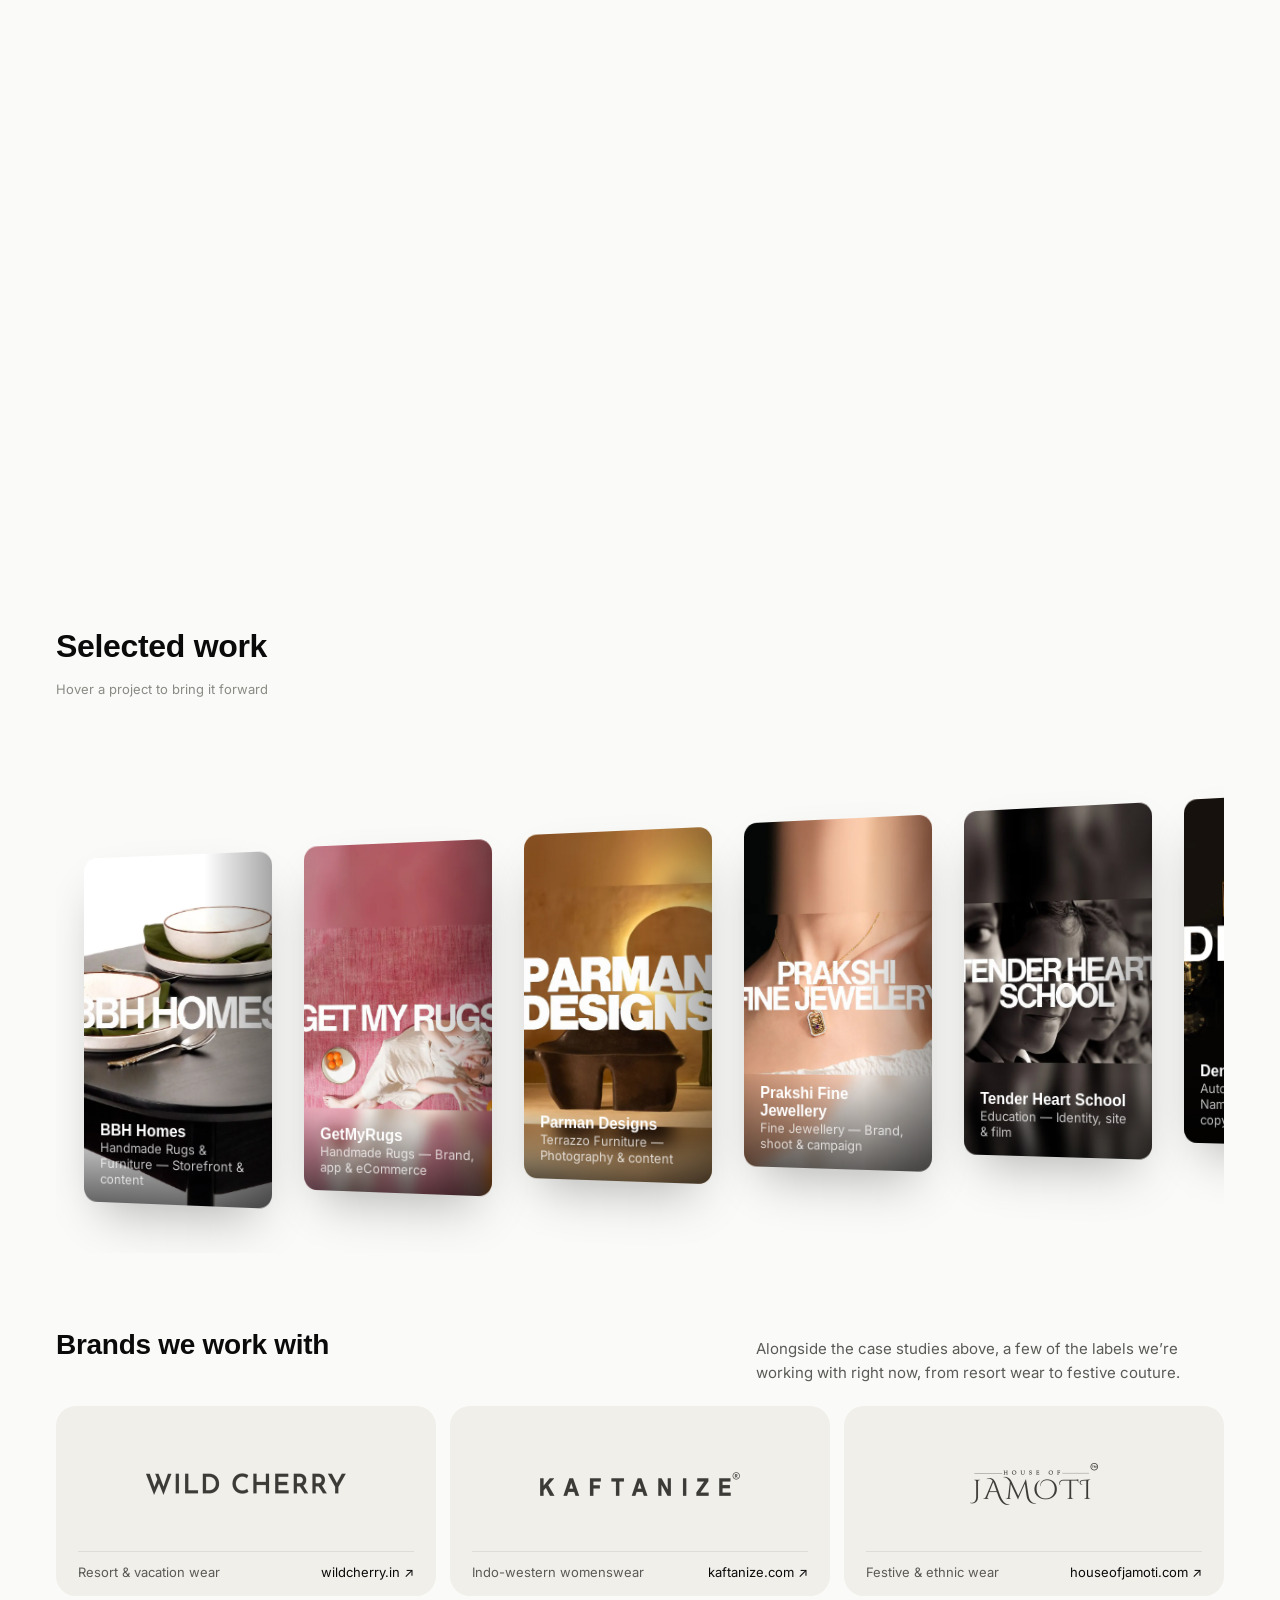
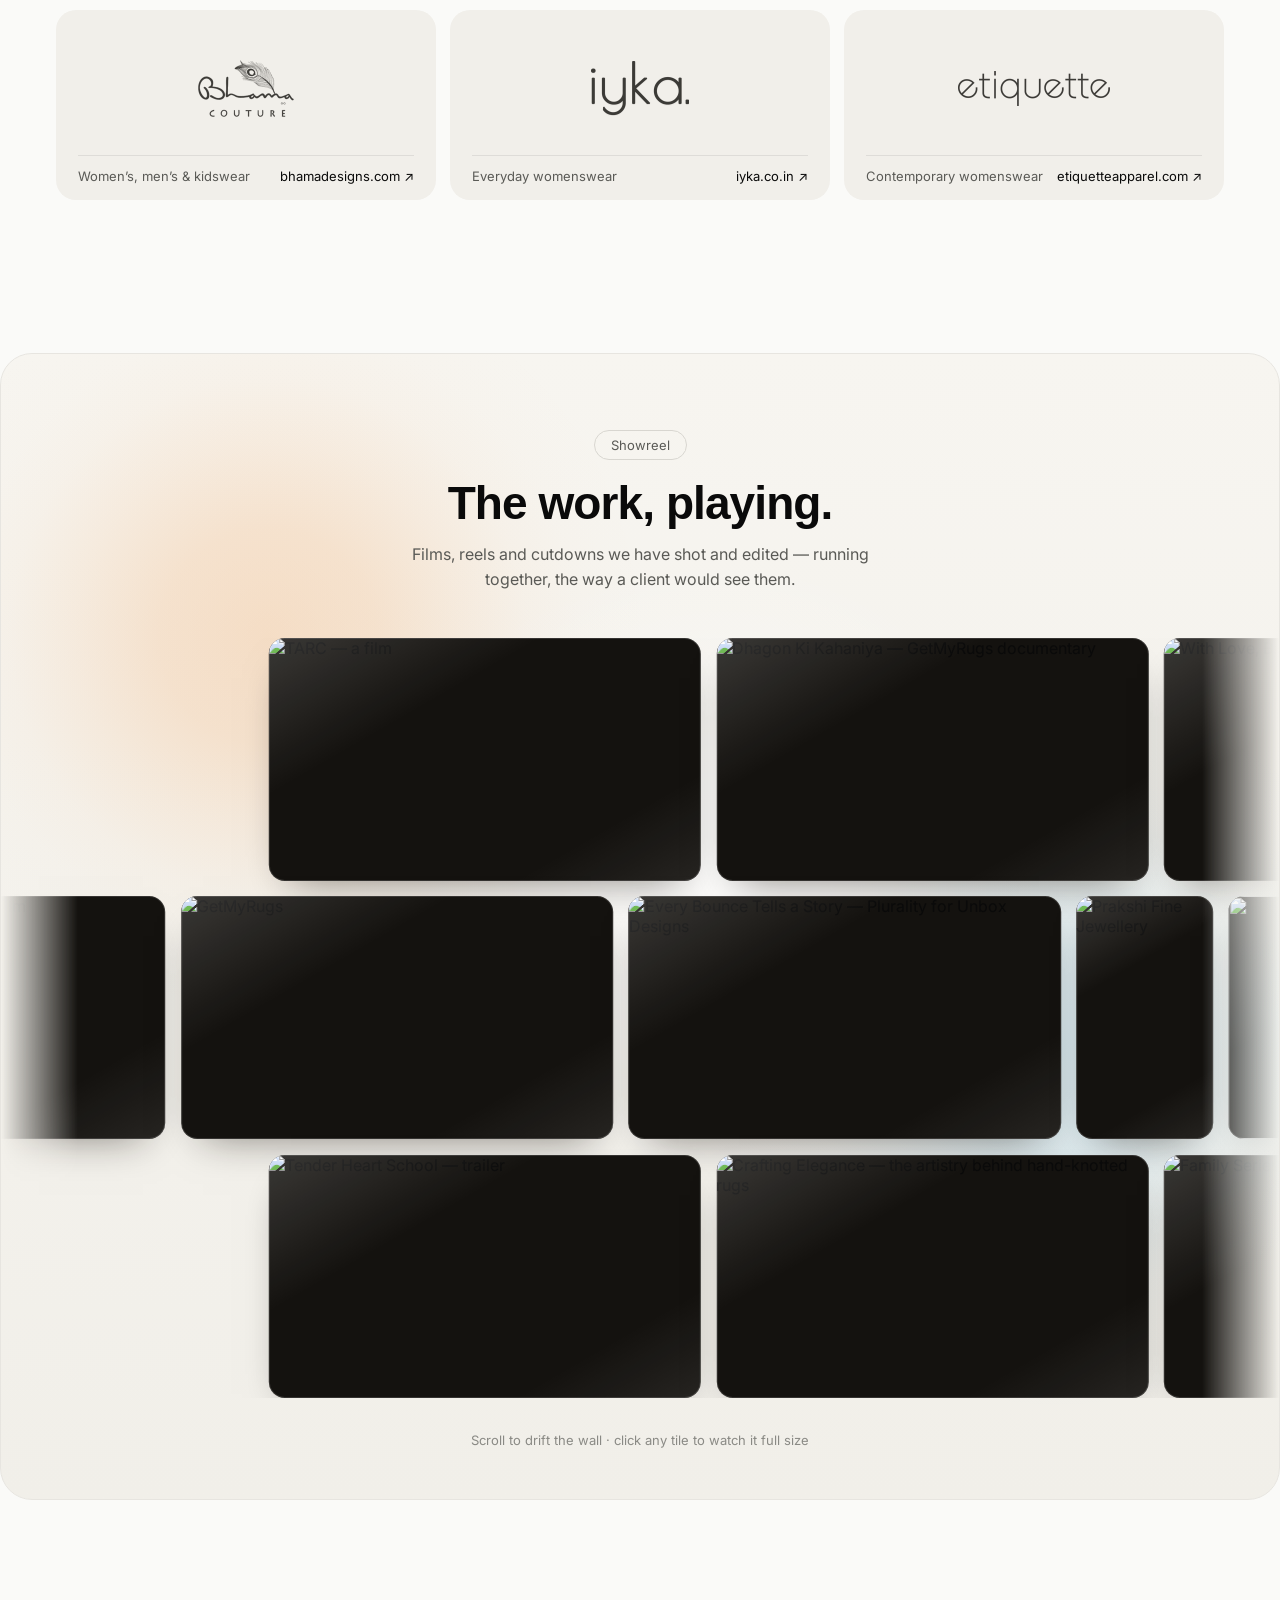
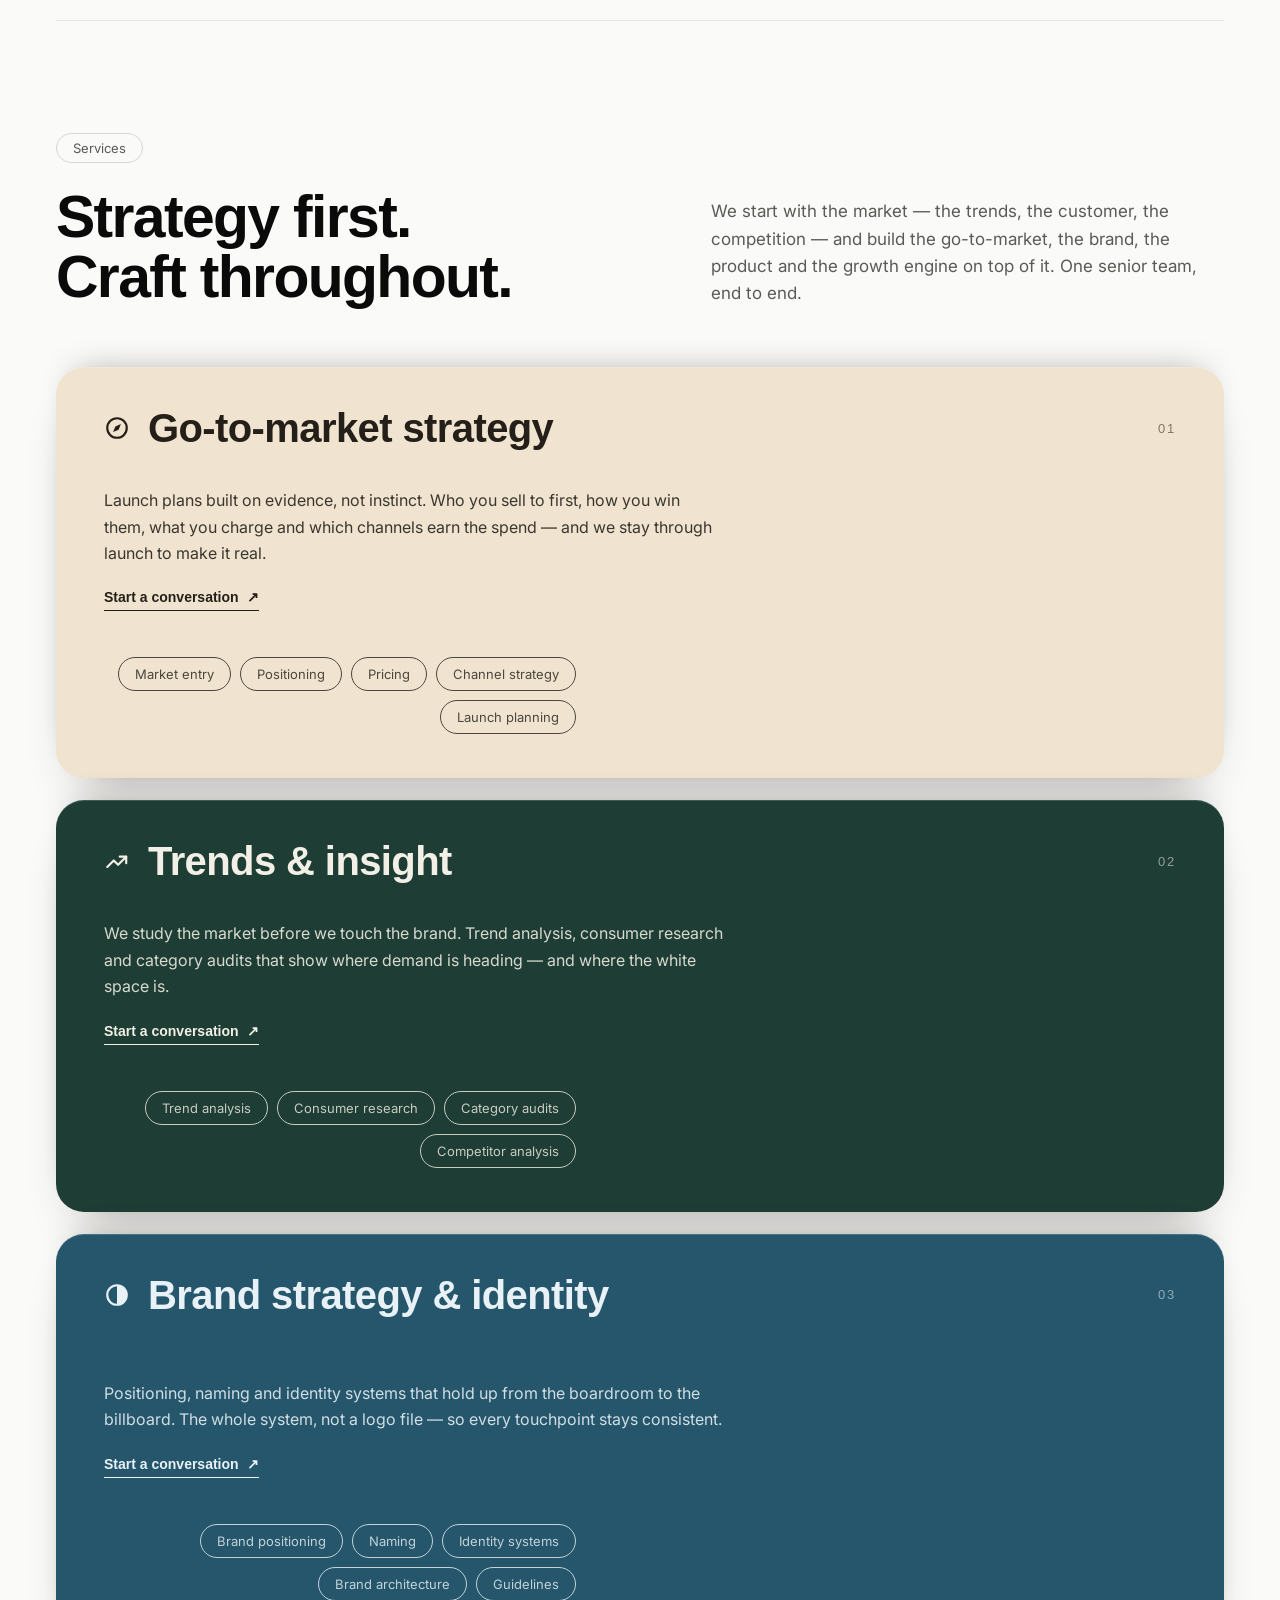
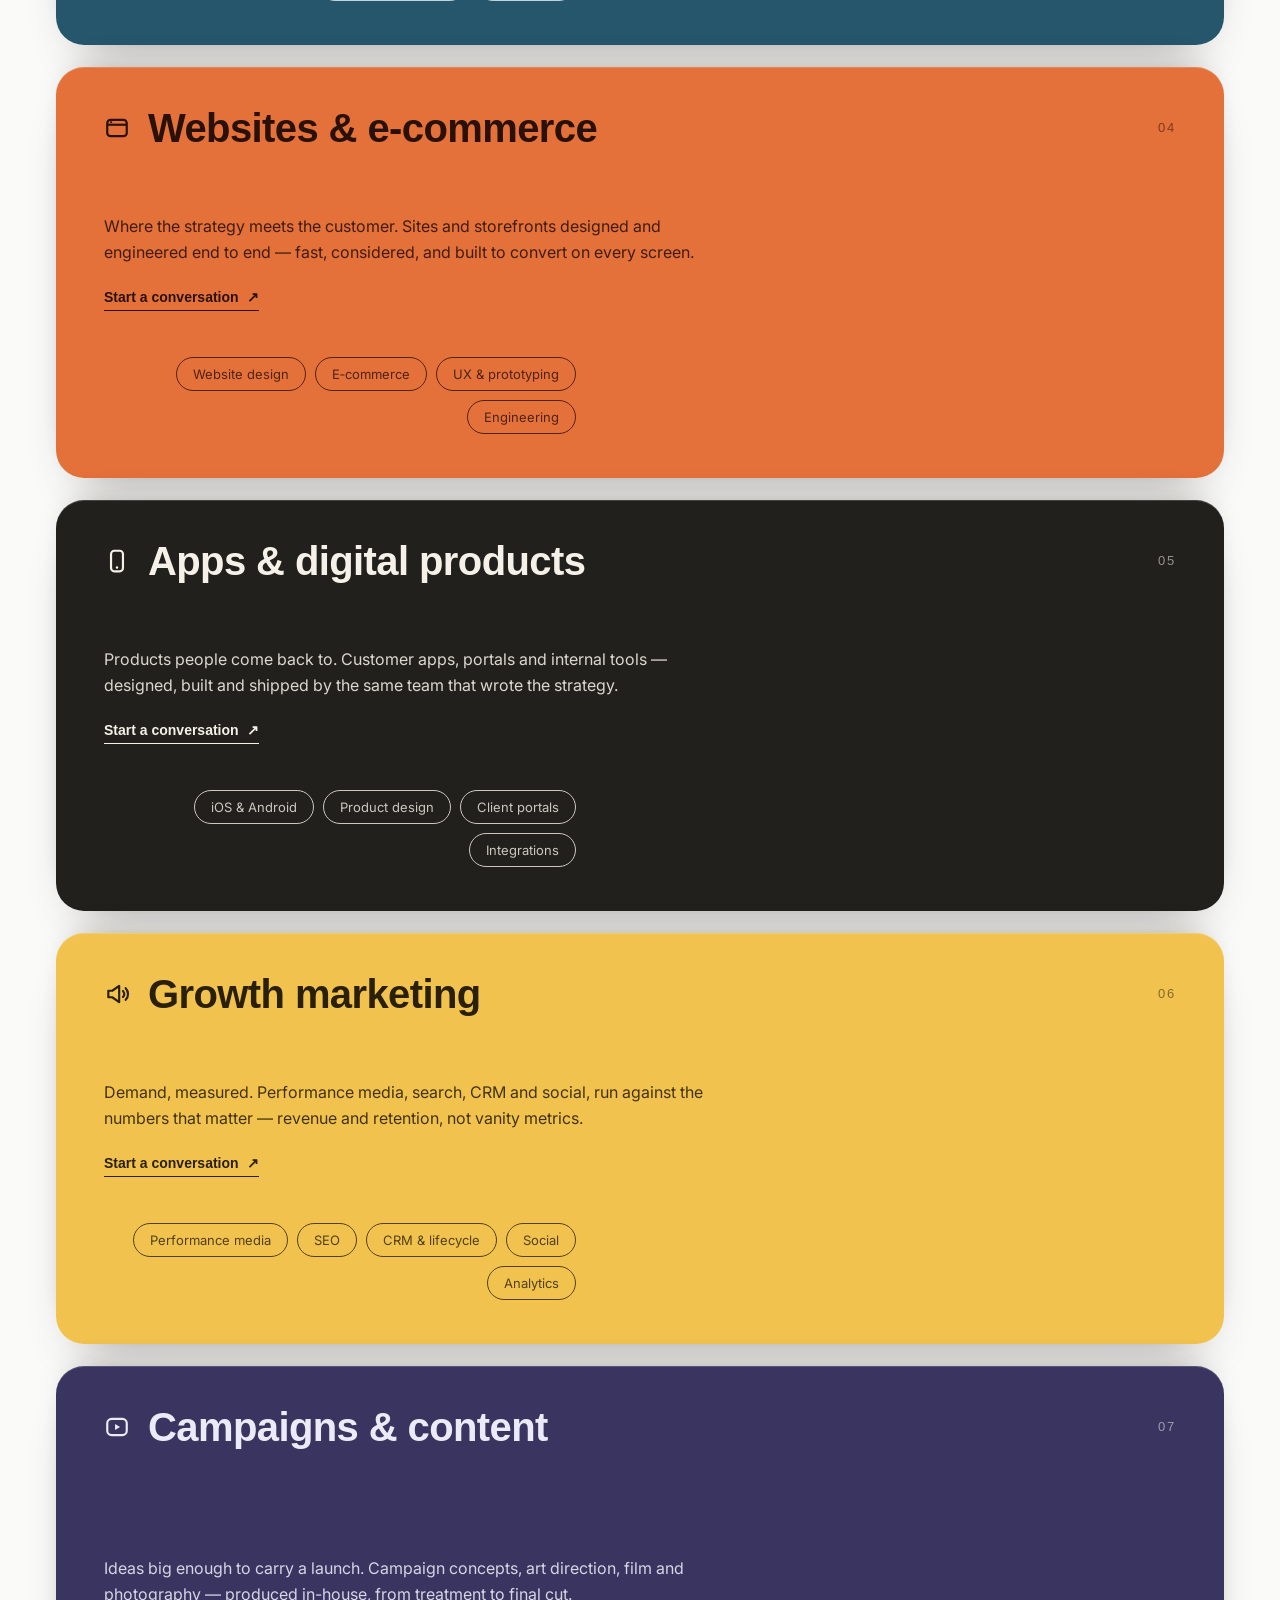
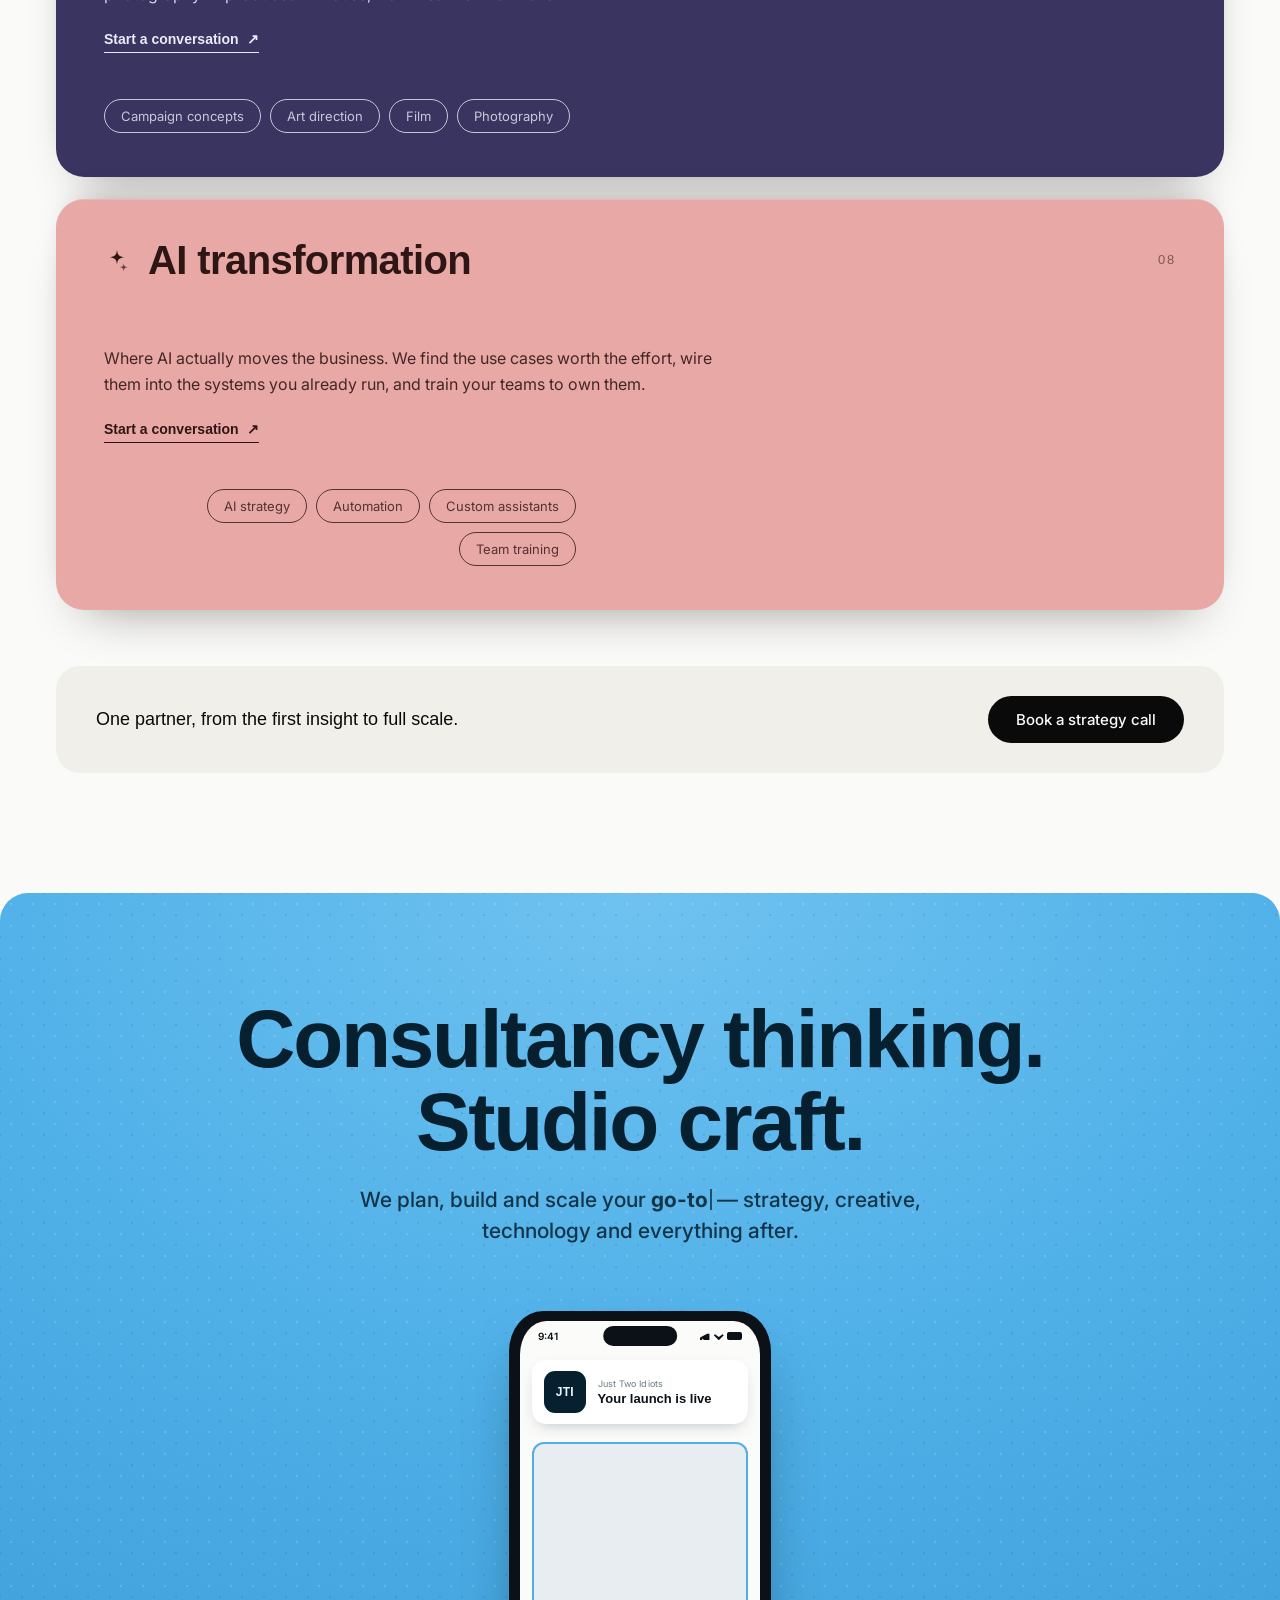
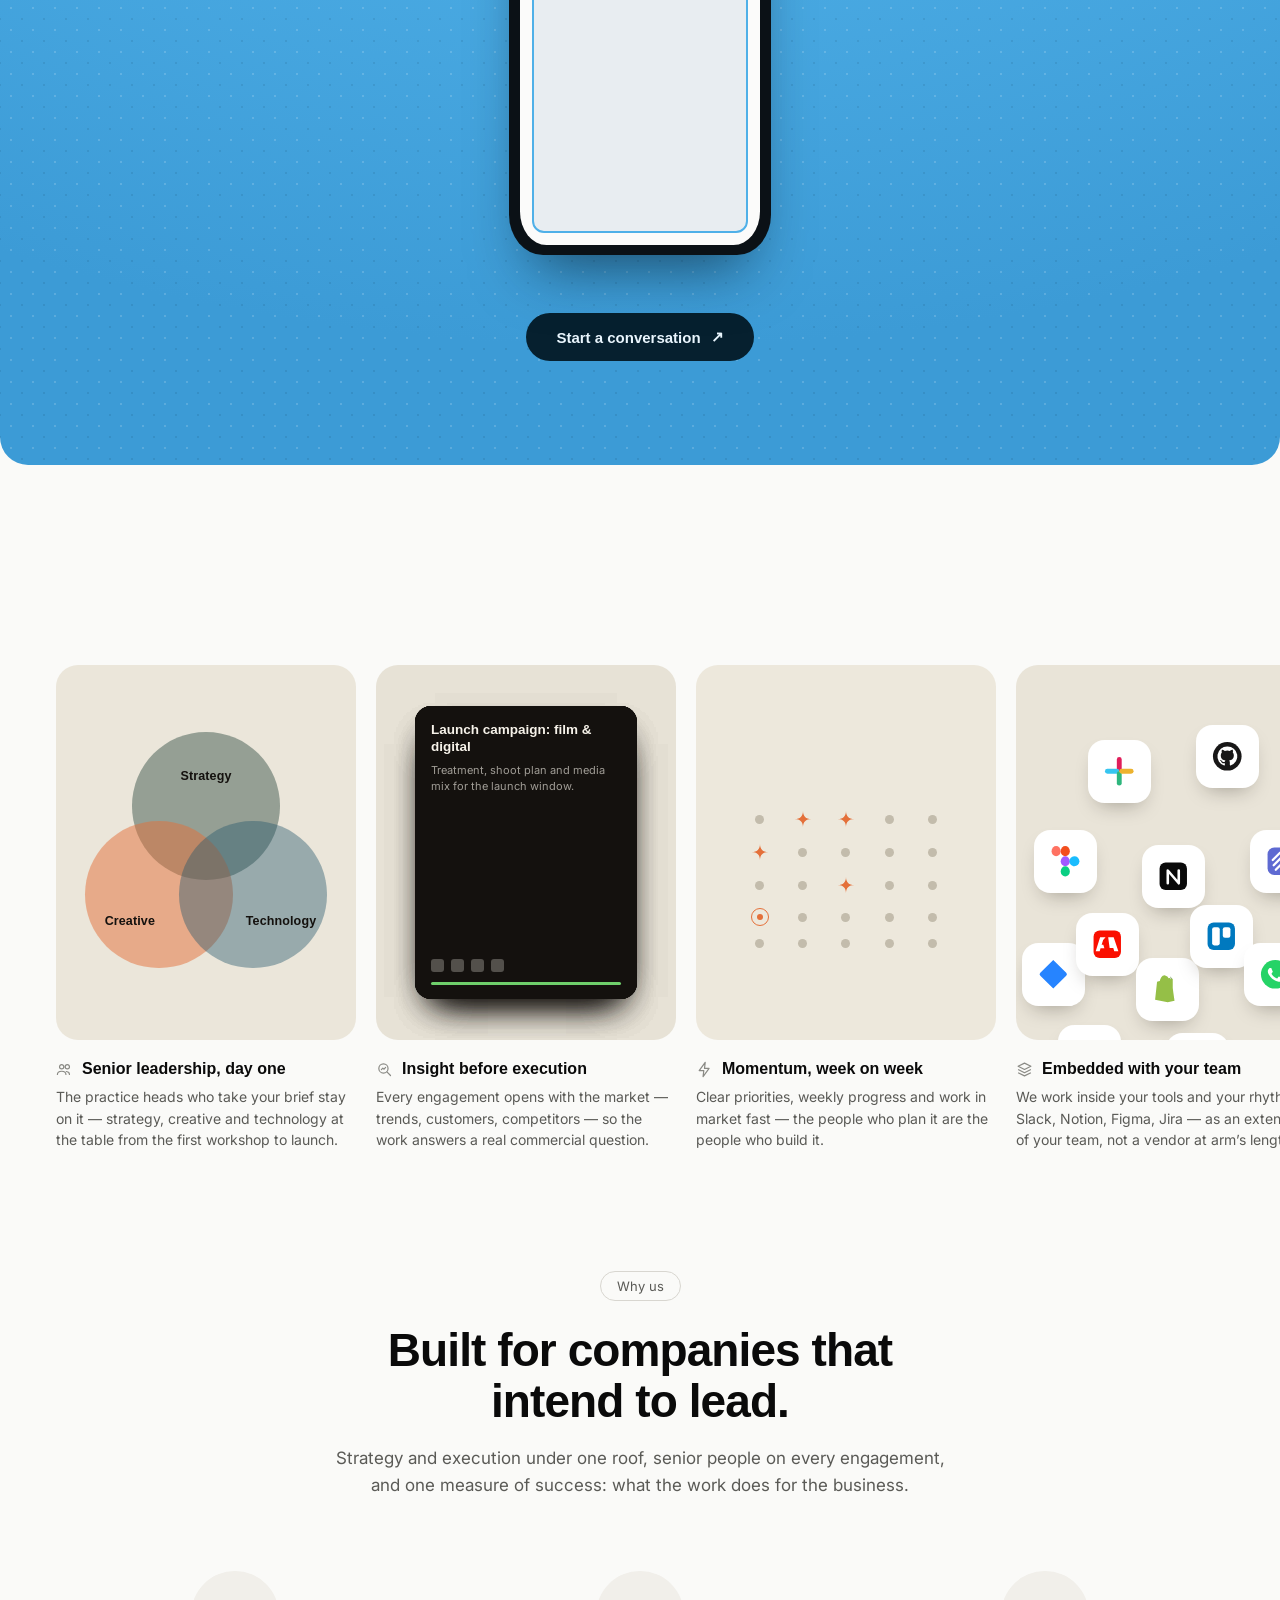
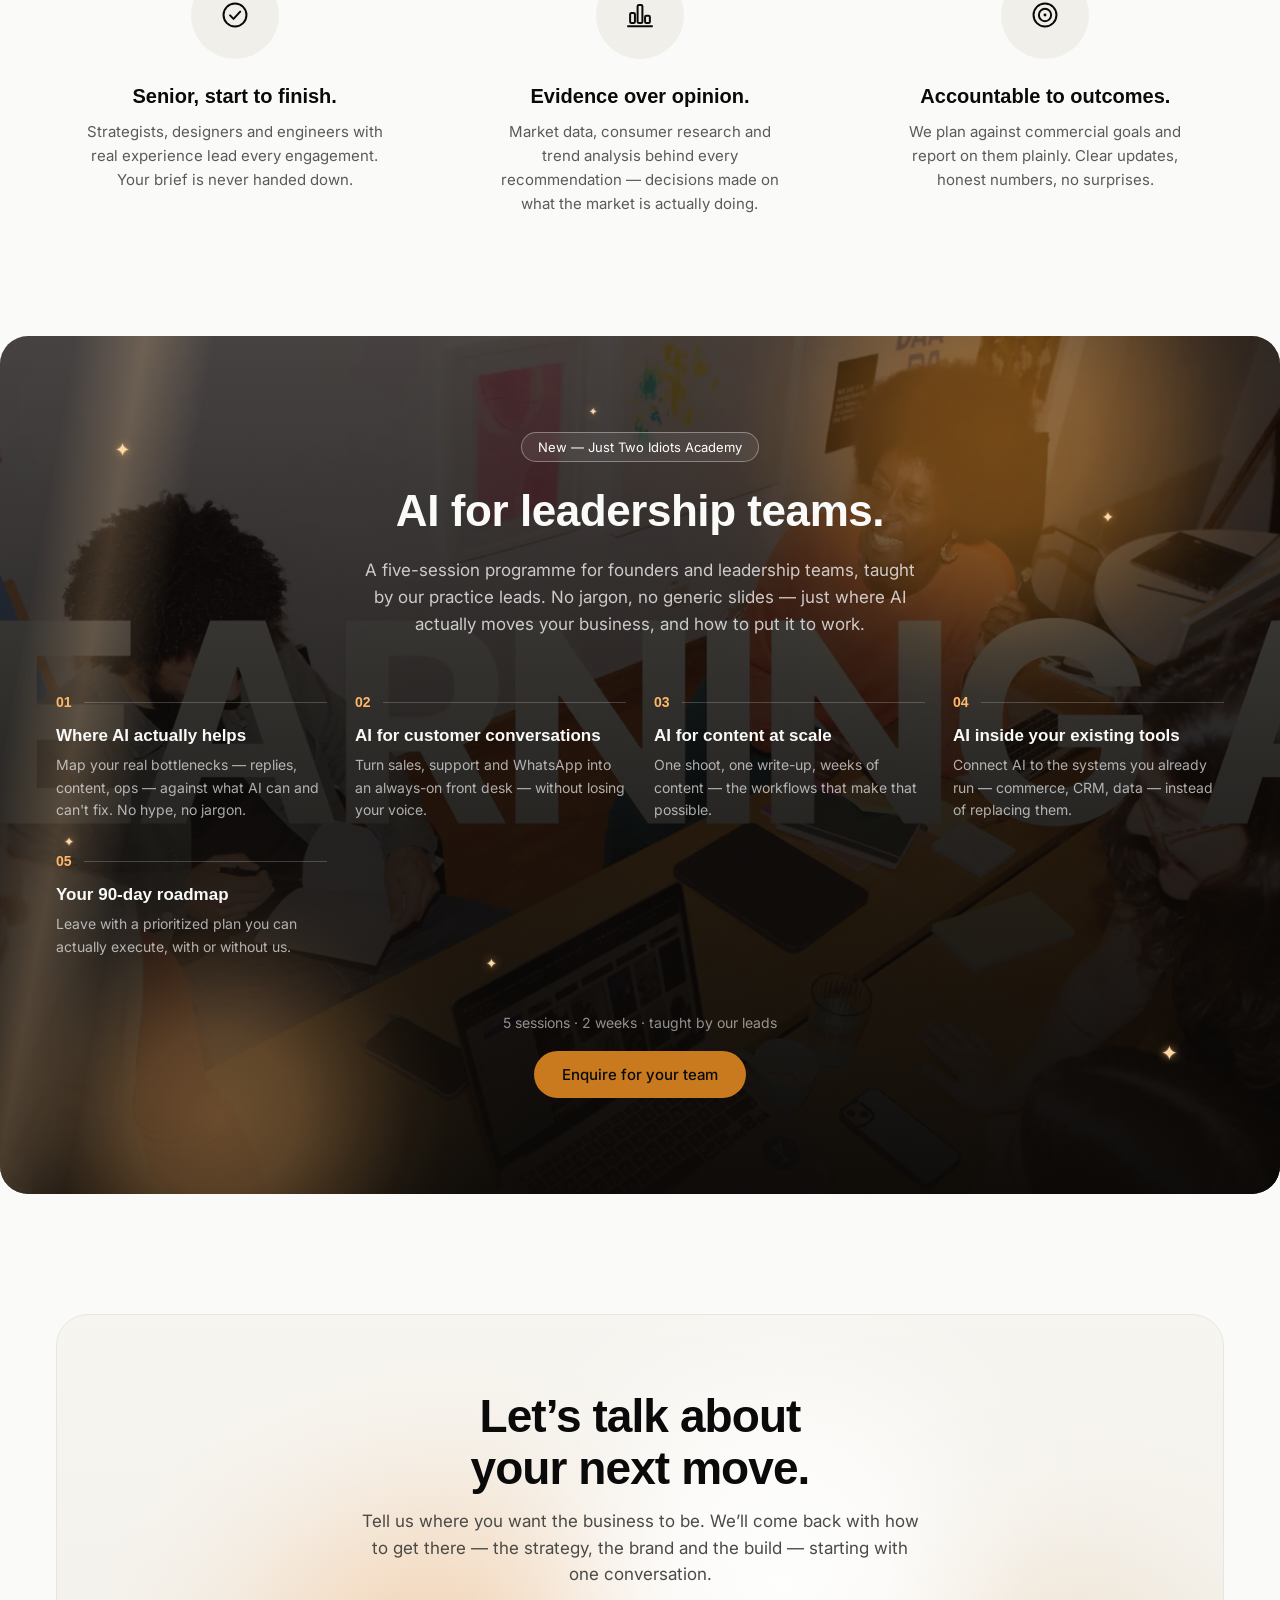
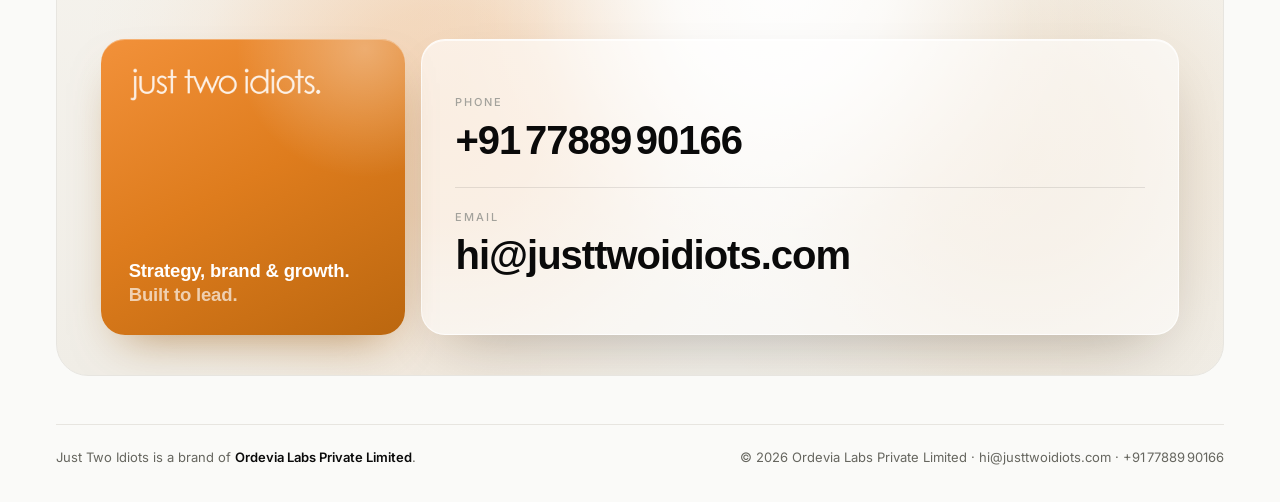
==== commit 71878010: "Commit the Ordevia pieces that are live on justtwoidiots.com justtwoidiots.com was serving a build d" ====
--- a/index.html
+++ b/index.html
@@ -11,7 +11,7 @@
 <link rel="preconnect" href="https://api.fontshare.com" crossorigin>
 <link href="https://fonts.googleapis.com/css2?family=Inter:wght@400;500;600&display=swap" rel="stylesheet">
 <link href="https://api.fontshare.com/v2/css?f[]=switzer@400,500,600,700&display=swap" rel="stylesheet">
-<link rel="stylesheet" href="style.css?v=1795465159">
+<link rel="stylesheet" href="style.css?v=1795465967">
 <!-- The ring is built by script.js, so its cards — the LCP element — do not
      exist at parse time and the preload scanner cannot find them. Card 0 faces
      front on load, so this is the image LCP waits for. Deliberately NOT
@@ -36,13 +36,13 @@
 <meta name="twitter:title" content="Just Two Idiots — Strategy, brand and growth agency">
 <meta name="twitter:description" content="A strategy-led agency in India. Go-to-market strategy, trend and consumer research, brand strategy and identity, digital products and growth marketing — led end to end by senior practice heads.">
 <meta name="twitter:image" content="https://justtwoidiots.com/assets/og/cover.jpg?v=2">
-<script type="application/ld+json">{"@context":"https://schema.org","@graph":[{"@type":"ProfessionalService","@id":"https://justtwoidiots.com/#studio","name":"Just Two Idiots","url":"https://justtwoidiots.com/","description":"A strategy-led agency in India. Go-to-market strategy, trend and consumer research, brand strategy and identity, digital products and growth marketing — led end to end by senior practice heads.","image":"https://justtwoidiots.com/assets/og/cover.jpg?v=2","logo":"https://justtwoidiots.com/favicon.svg","telephone":"+917788990166","areaServed":"IN","address":{"@type":"PostalAddress","addressCountry":"IN"},"employee":[{"@type":"Person","name":"Krishn Yadav","jobTitle":"Head of Design"},{"@type":"Person","name":"Vidant","jobTitle":"Head of Marketing"},{"@type":"Person","name":"Manish Mahalwal","jobTitle":"Head of Tech and Strategy"}],"knowsAbout":["Go-to-market strategy","Market research","Trend analysis","Consumer insight","Brand strategy","Brand identity","Web design","Web development","E-commerce","Mobile apps","Growth marketing","Performance marketing","Campaign production","Art direction","AI transformation"]},{"@type":"WebSite","@id":"https://justtwoidiots.com/#website","url":"https://justtwoidiots.com/","name":"Just Two Idiots","publisher":{"@id":"https://justtwoidiots.com/#studio"},"inLanguage":"en"}]}</script>
+<script type="application/ld+json">{"@context":"https://schema.org","@graph":[{"@type":"ProfessionalService","@id":"https://justtwoidiots.com/#studio","name":"Just Two Idiots","url":"https://justtwoidiots.com/","description":"A strategy-led agency in India. Go-to-market strategy, trend and consumer research, brand strategy and identity, digital products and growth marketing — led end to end by senior practice heads.","image":"https://justtwoidiots.com/assets/og/cover.jpg?v=2","logo":"https://justtwoidiots.com/favicon.svg","telephone":"+917788990166","areaServed":"IN","address":{"@type":"PostalAddress","addressCountry":"IN"},"employee":[{"@type":"Person","name":"Krishn Yadav","jobTitle":"Head of Design"},{"@type":"Person","name":"Vidant","jobTitle":"Head of Marketing"},{"@type":"Person","name":"Manish Mahalwal","jobTitle":"Head of Tech and Strategy"}],"knowsAbout":["Go-to-market strategy","Market research","Trend analysis","Consumer insight","Brand strategy","Brand identity","Web design","Web development","E-commerce","Mobile apps","Growth marketing","Performance marketing","Campaign production","Art direction","AI transformation"],"legalName":"Ordevia Labs Private Limited"},{"@type":"WebSite","@id":"https://justtwoidiots.com/#website","url":"https://justtwoidiots.com/","name":"Just Two Idiots","publisher":{"@id":"https://justtwoidiots.com/#studio"},"inLanguage":"en"}]}</script>
 </head>
 <body>
 <div class="wrap" id="top">
 
   <header class="site-header" id="site-header">
-    <a class="site-logo" href="#top">Just Two Idiots</a>
+    <a class="site-logo" href="#top"><span class="site-logo-name">Just Two Idiots</span> <span class="site-logo-legal">(Ordevia Labs Private Limited)</span></a>
     <nav class="site-nav" id="site-nav" aria-label="Primary">
       <a href="#work" class="nav-link" data-spy="work">Work</a>
       <a href="#services" class="nav-link" data-spy="services">Services</a>
@@ -637,6 +637,14 @@
     </div>
   </section>
 
+  <!-- Legal entity. Just Two Idiots is the trading brand; the company behind
+       it is named here, on every page, so a bank, payment provider or client
+       can match the site to the registered business. -->
+  <footer class="site-foot">
+    <p class="site-foot-legal">Just Two Idiots is a brand of <strong>Ordevia Labs Private Limited</strong>.</p>
+    <p class="site-foot-meta">&copy; 2026 Ordevia Labs Private Limited <span aria-hidden="true">&middot;</span> <a href="mailto:hi@justtwoidiots.com">hi@justtwoidiots.com</a> <span aria-hidden="true">&middot;</span> <a href="tel:+917788990166">+91&#8239;77889&#8239;90166</a></p>
+  </footer>
+
 </div>
 <script defer src="script.js?v=1794486968"></script>
 <script defer src="nav.js?v=1788468067"></script>
--- a/style.css
+++ b/style.css
@@ -149,6 +149,37 @@
   white-space: nowrap;
 }
 .site-logo:hover { color: #0A0A0A; }
+/* The registered company, in brackets beside the trading name. A wide bar has
+   room for both on one line. Below 820px the nav and the CTA need that width,
+   so the company drops directly underneath the name in small type instead. */
+.site-logo-legal {
+  font-weight: 500;
+  font-size: 12.5px;
+  letter-spacing: 0;
+  color: #66665F;
+}
+@media (min-width: 820px) {
+  .site-logo { align-items: baseline; column-gap: 6px; }
+}
+@media (max-width: 819px) {
+  .site-logo {
+    flex-direction: column;
+    align-items: flex-start;
+    justify-content: center;
+    line-height: 1.15;
+    padding: 2px 0;
+  }
+  .site-logo-legal { font-size: 10px; }
+}
+/* No-script fallback at phone width keeps every link in the bar, so the
+   company line has to be smaller there; the menu version has the room. */
+@media (max-width: 430px) {
+  .site-logo-legal { font-size: 8.5px; }
+  .has-nav-js .site-logo-legal { font-size: 10px; }
+}
+@media (max-width: 350px) {
+  .has-nav-js .site-logo-legal { font-size: 8.5px; }
+}
 /* `auto` margins on the nav park it in the middle of whatever space the logo
    and CTA leave, so it stays optically centred as those change width. */
 .site-nav {
@@ -2010,6 +2041,26 @@
   max-width: 300px;
   margin: 0 auto;
 }
+
+/* ---- Site footer: the legal entity -----------------------------------------
+   Small and quiet, but on every page: the registered company behind the
+   brand, with the same contact details as the closing section. */
+.site-foot {
+  display: flex;
+  flex-wrap: wrap;
+  justify-content: space-between;
+  align-items: baseline;
+  gap: 6px 28px;
+  padding: 22px 0 34px;
+  border-top: 1px solid #E7E5E0;
+  font-size: 13px;
+  line-height: 1.6;
+  color: #66665F;
+}
+.site-foot p { margin: 0; }
+.site-foot strong { color: #0A0A0A; font-weight: 600; }
+.site-foot a { color: inherit; }
+.site-foot a:hover { color: #C97A1E; }
 
 /* Inline text links carry a 24px minimum target as well (WCAG 2.5.8). This
    used to force `display:inline-flex` on every link in the footer and the
